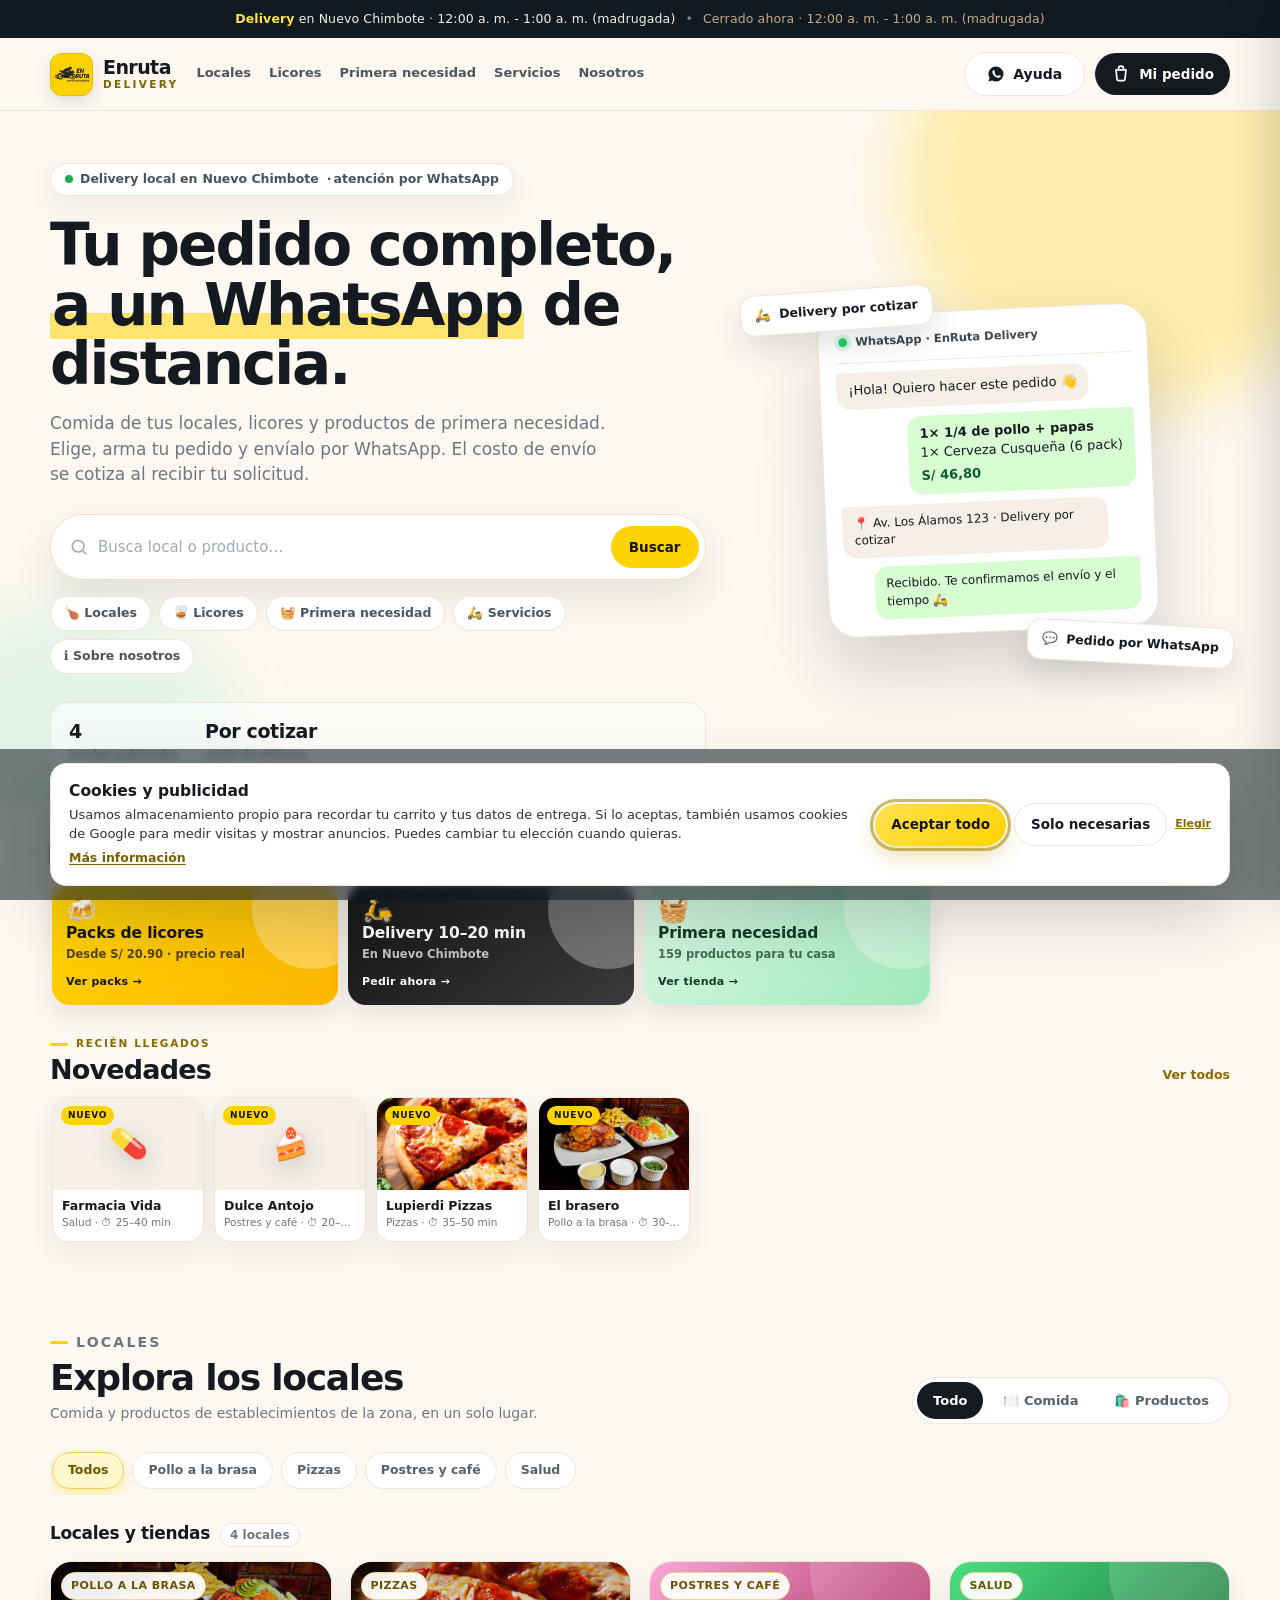
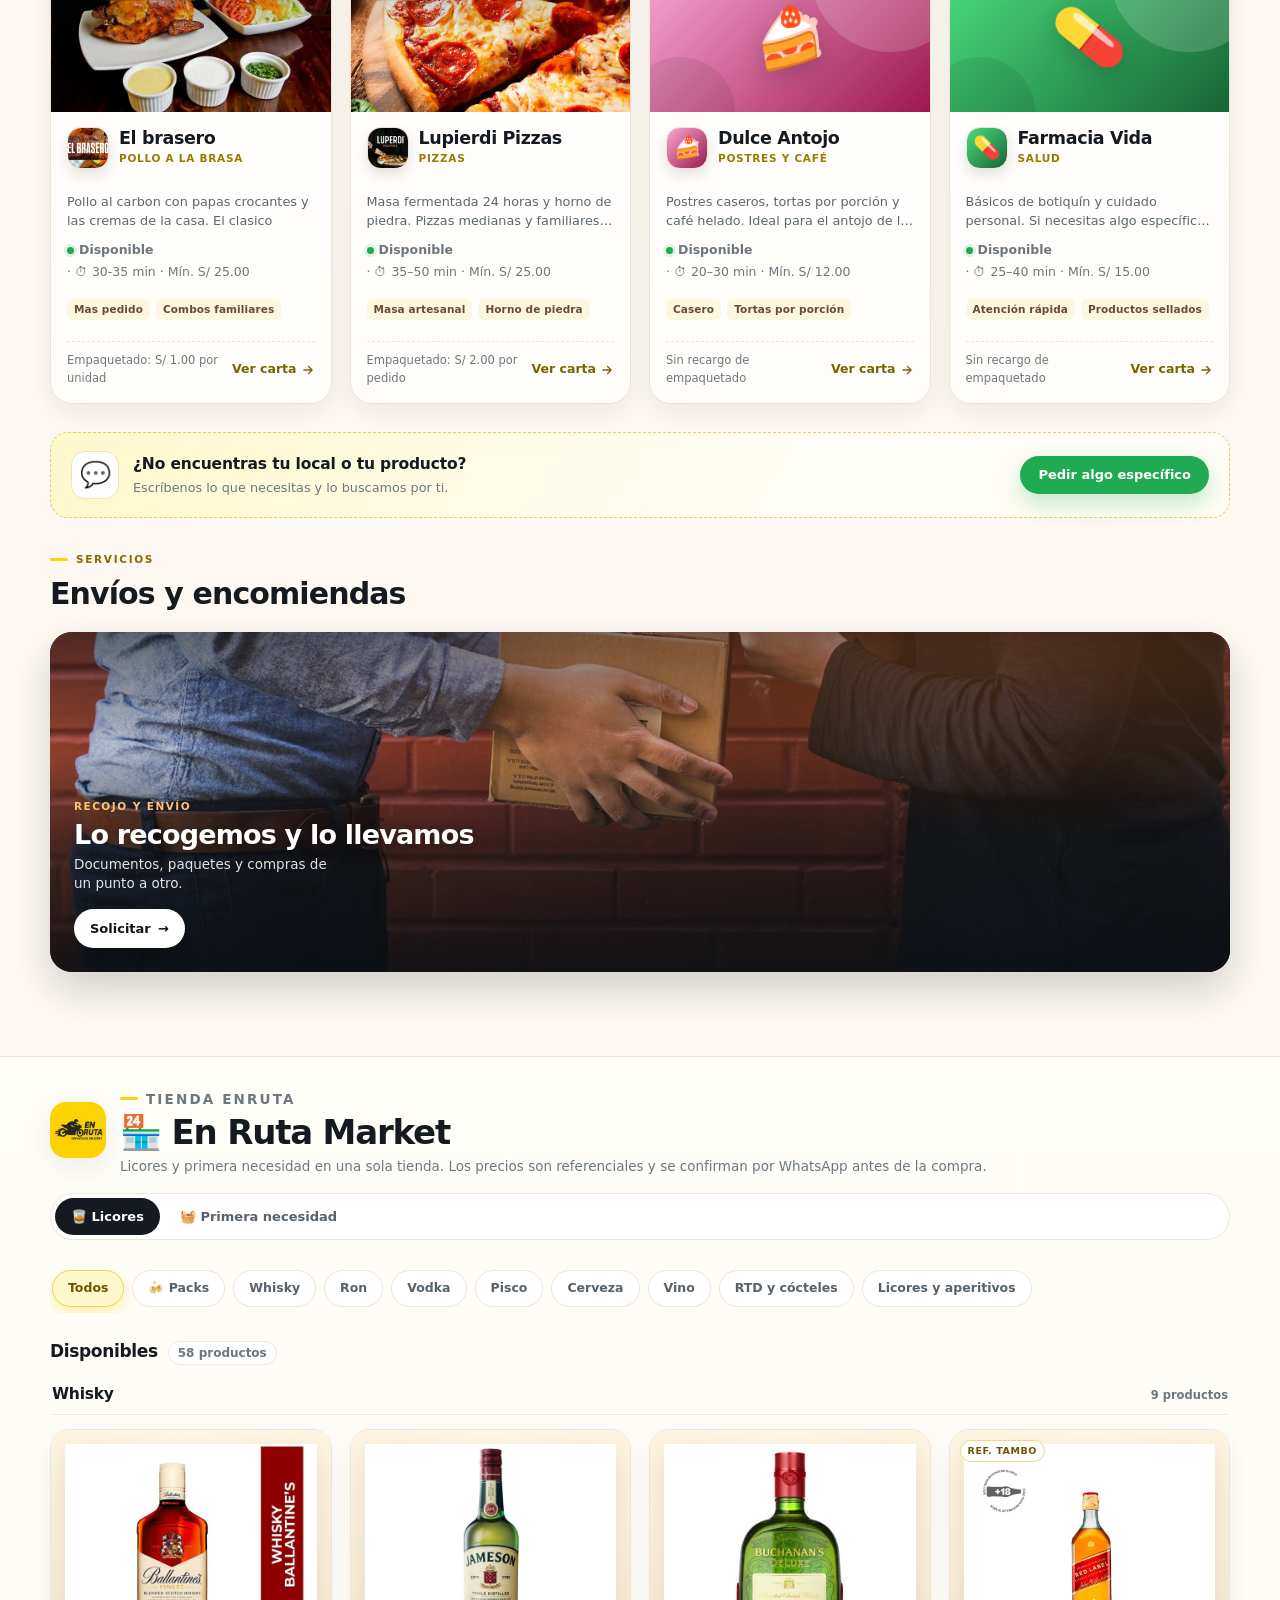
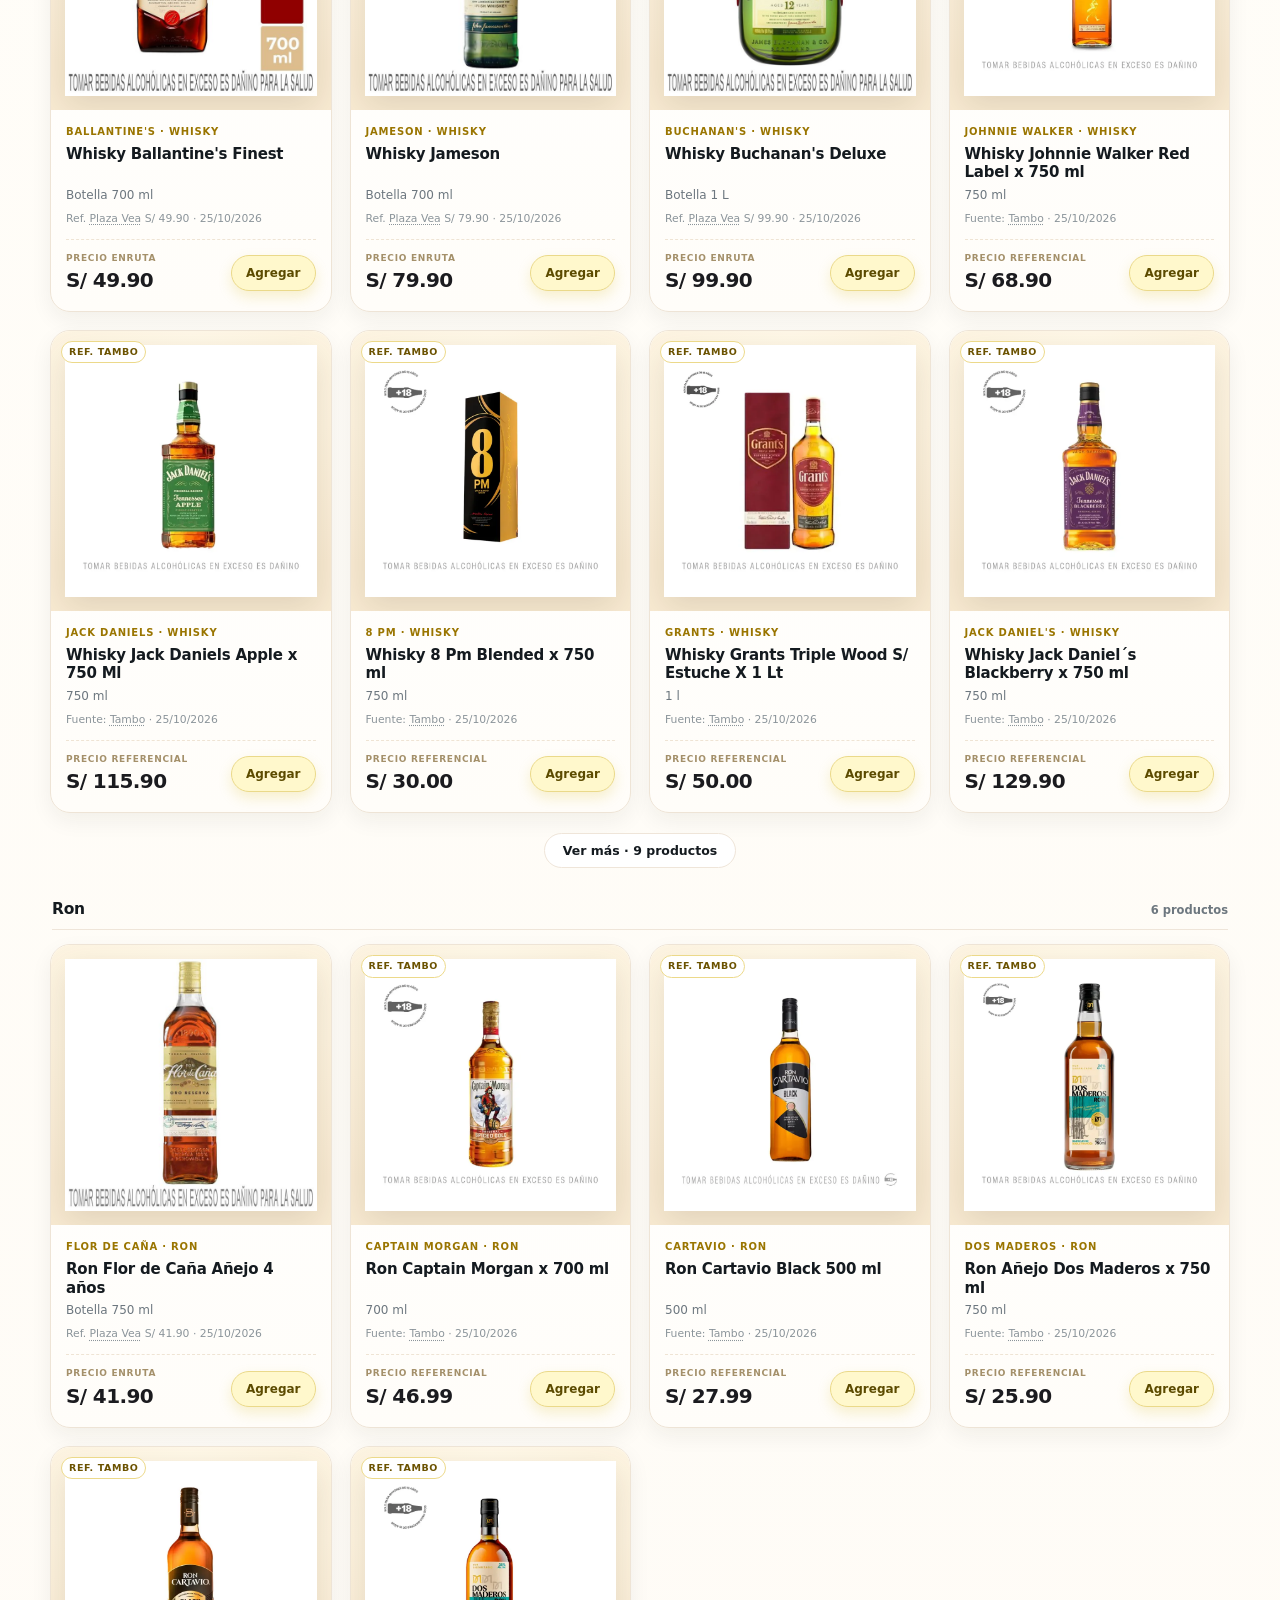
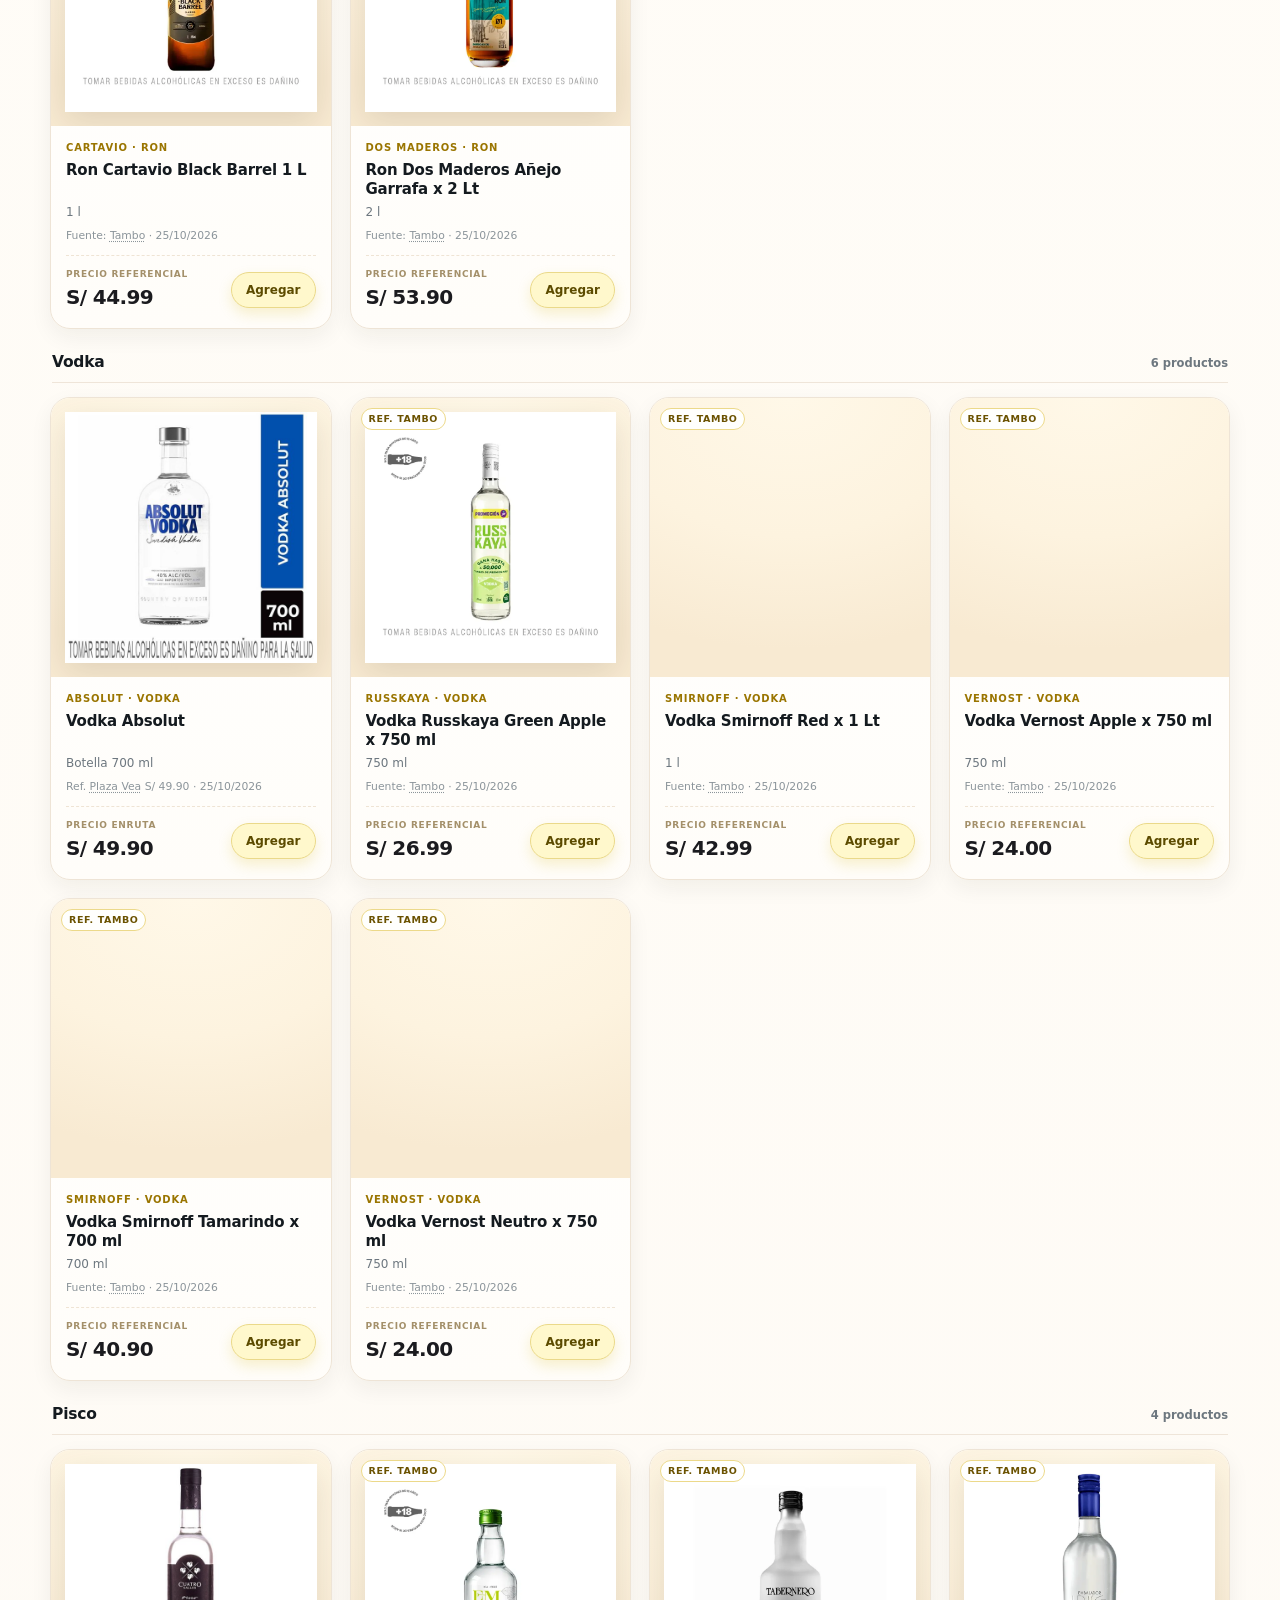
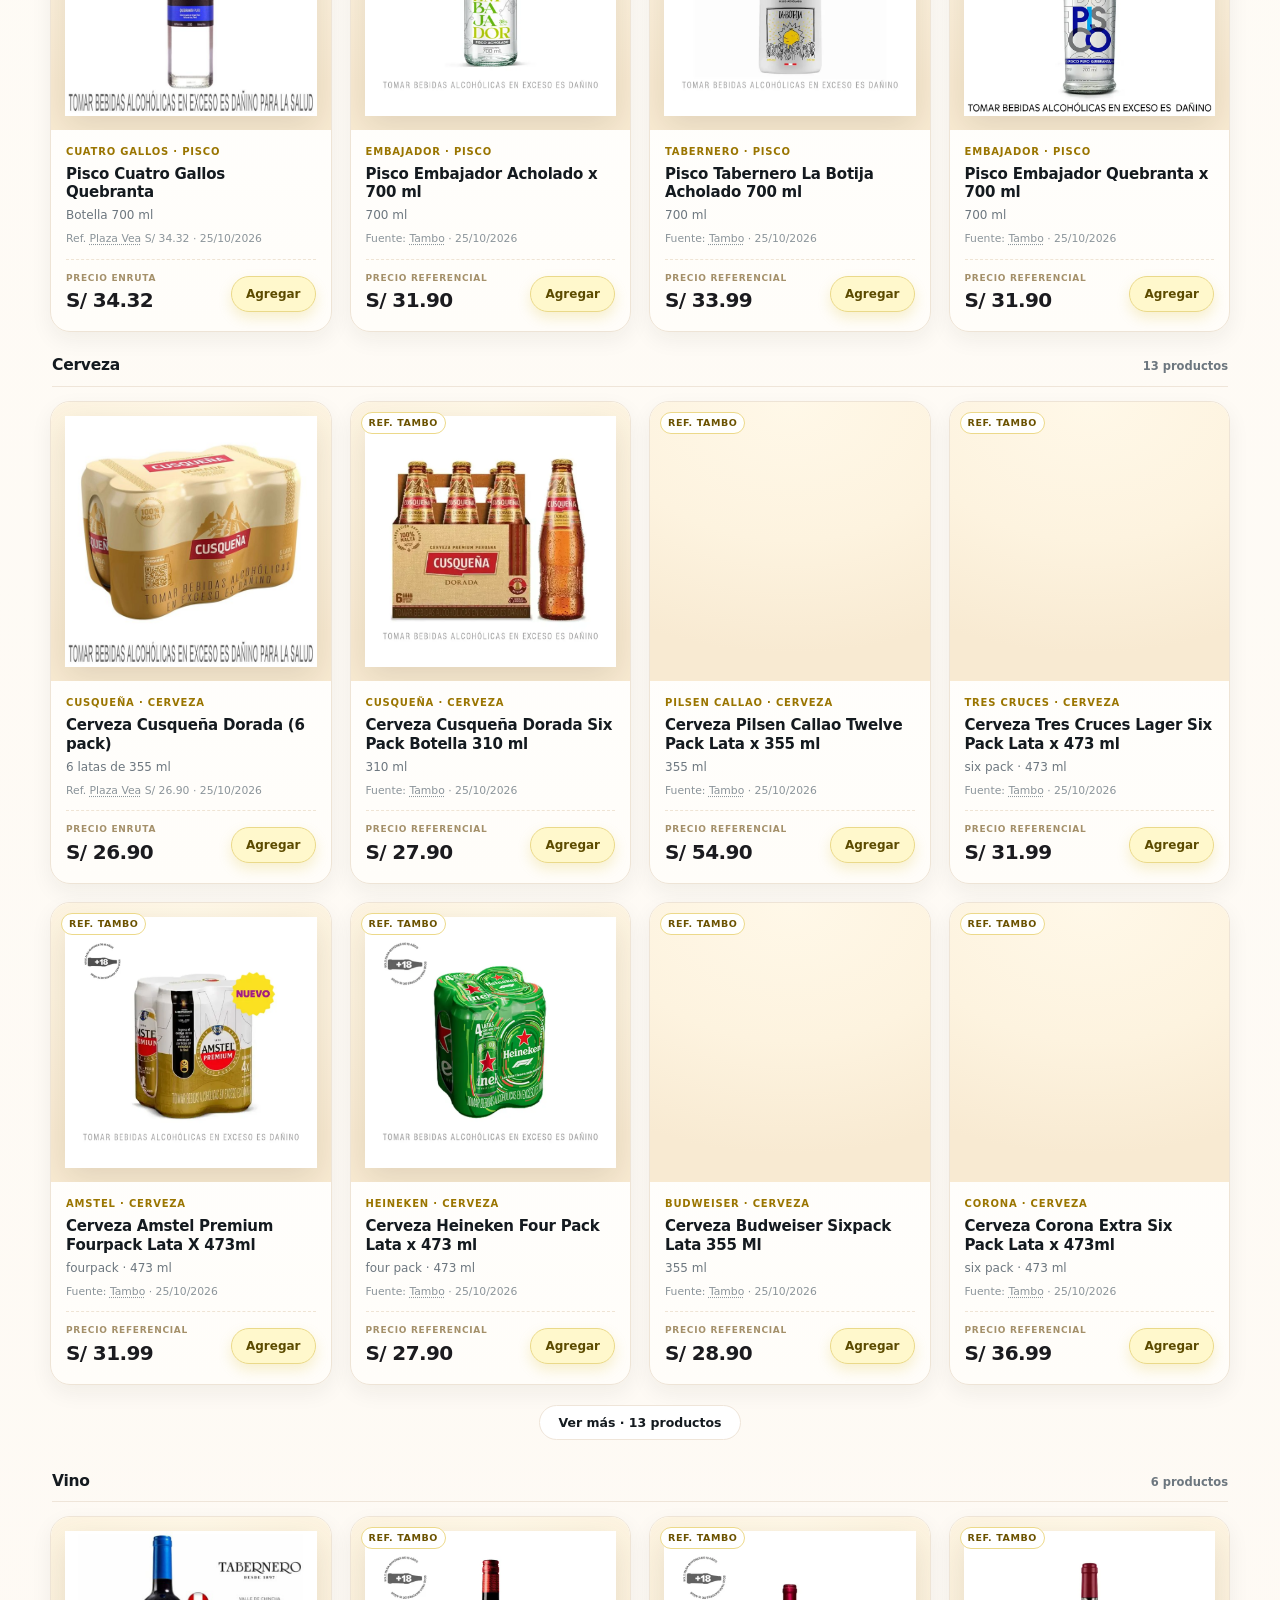
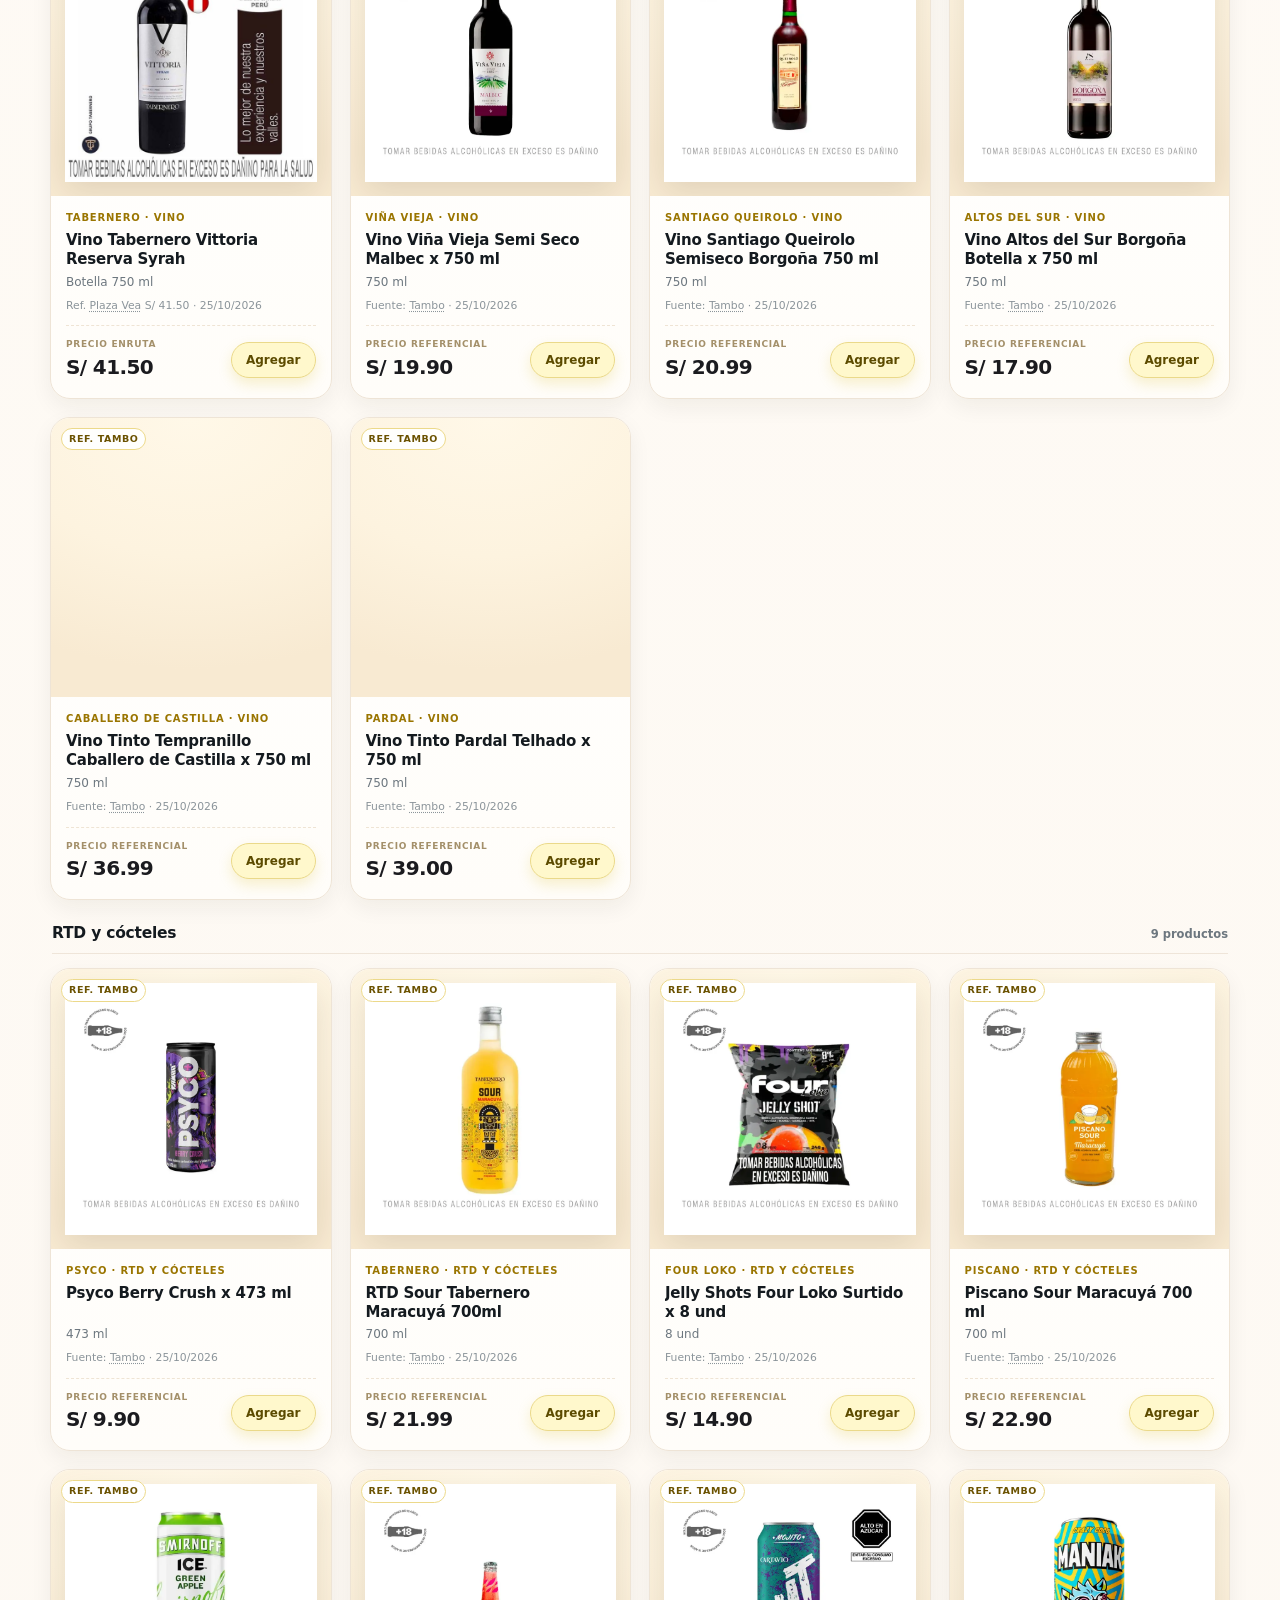
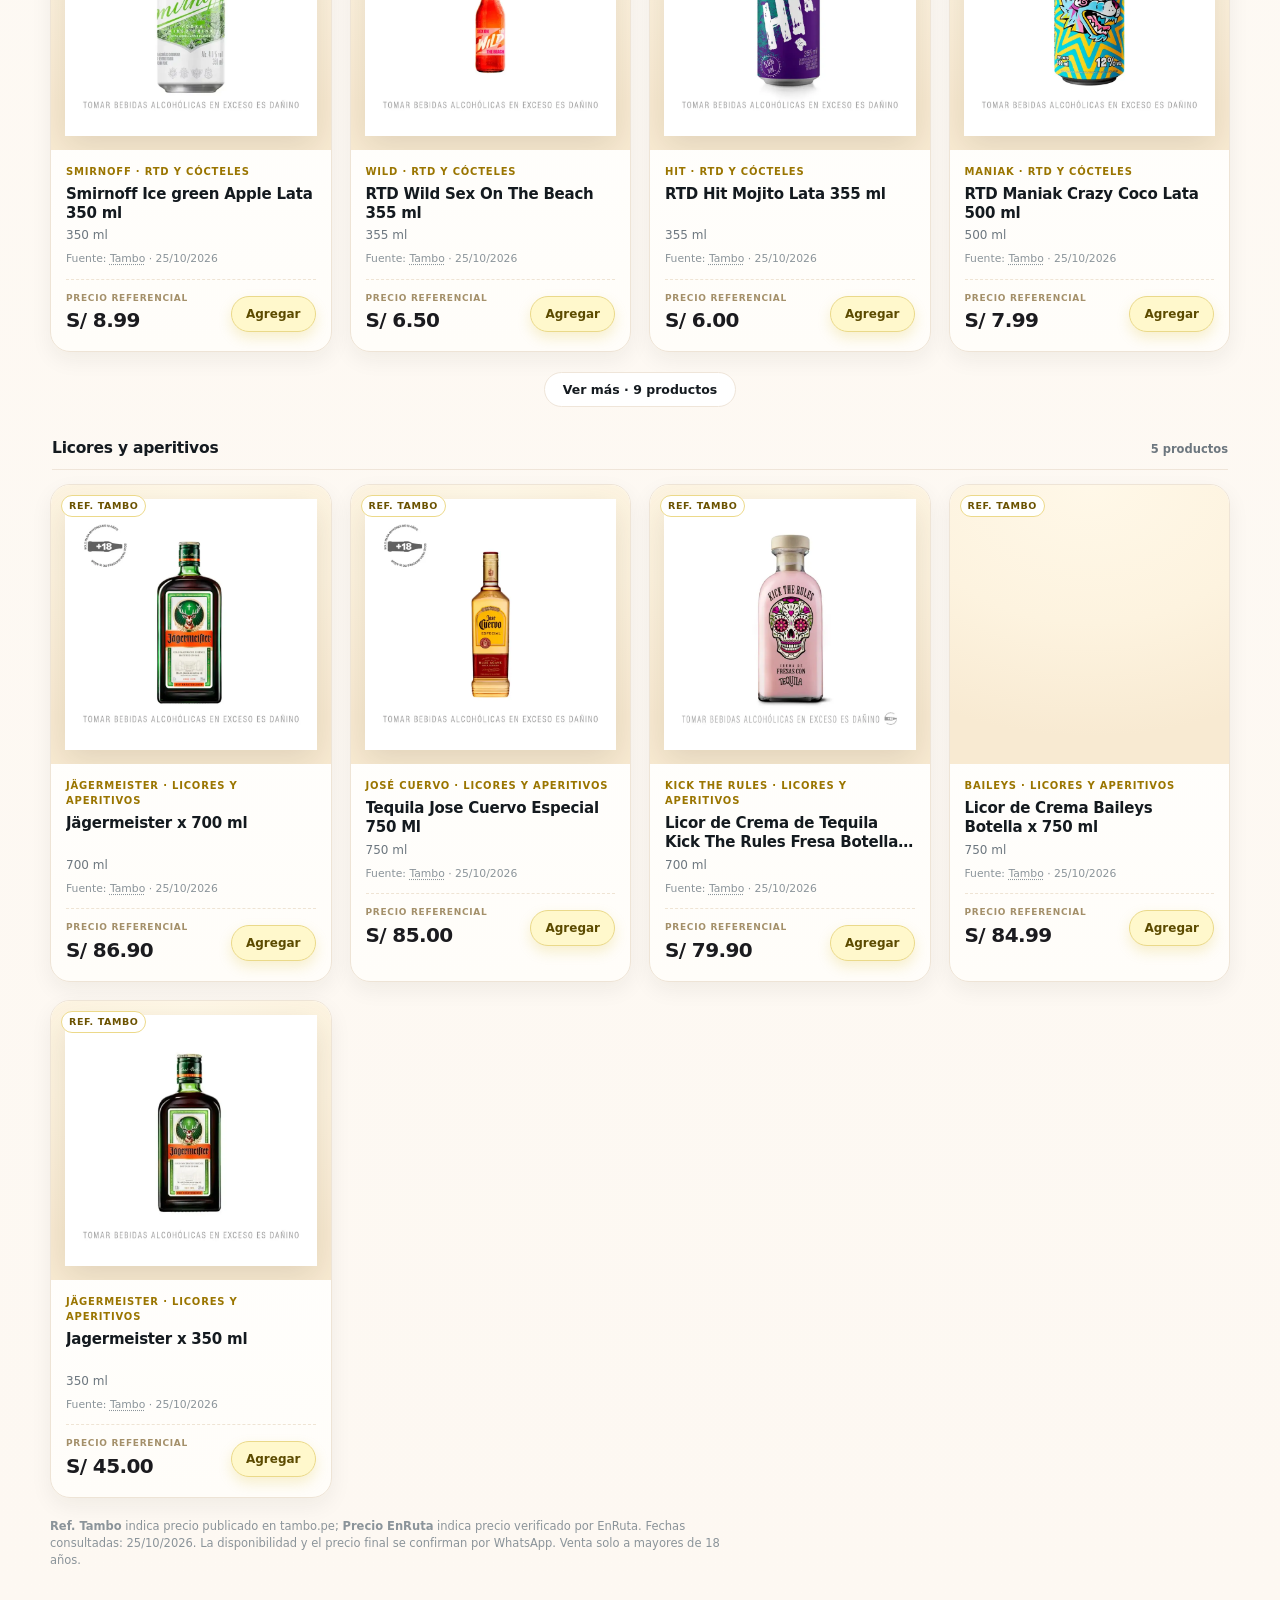
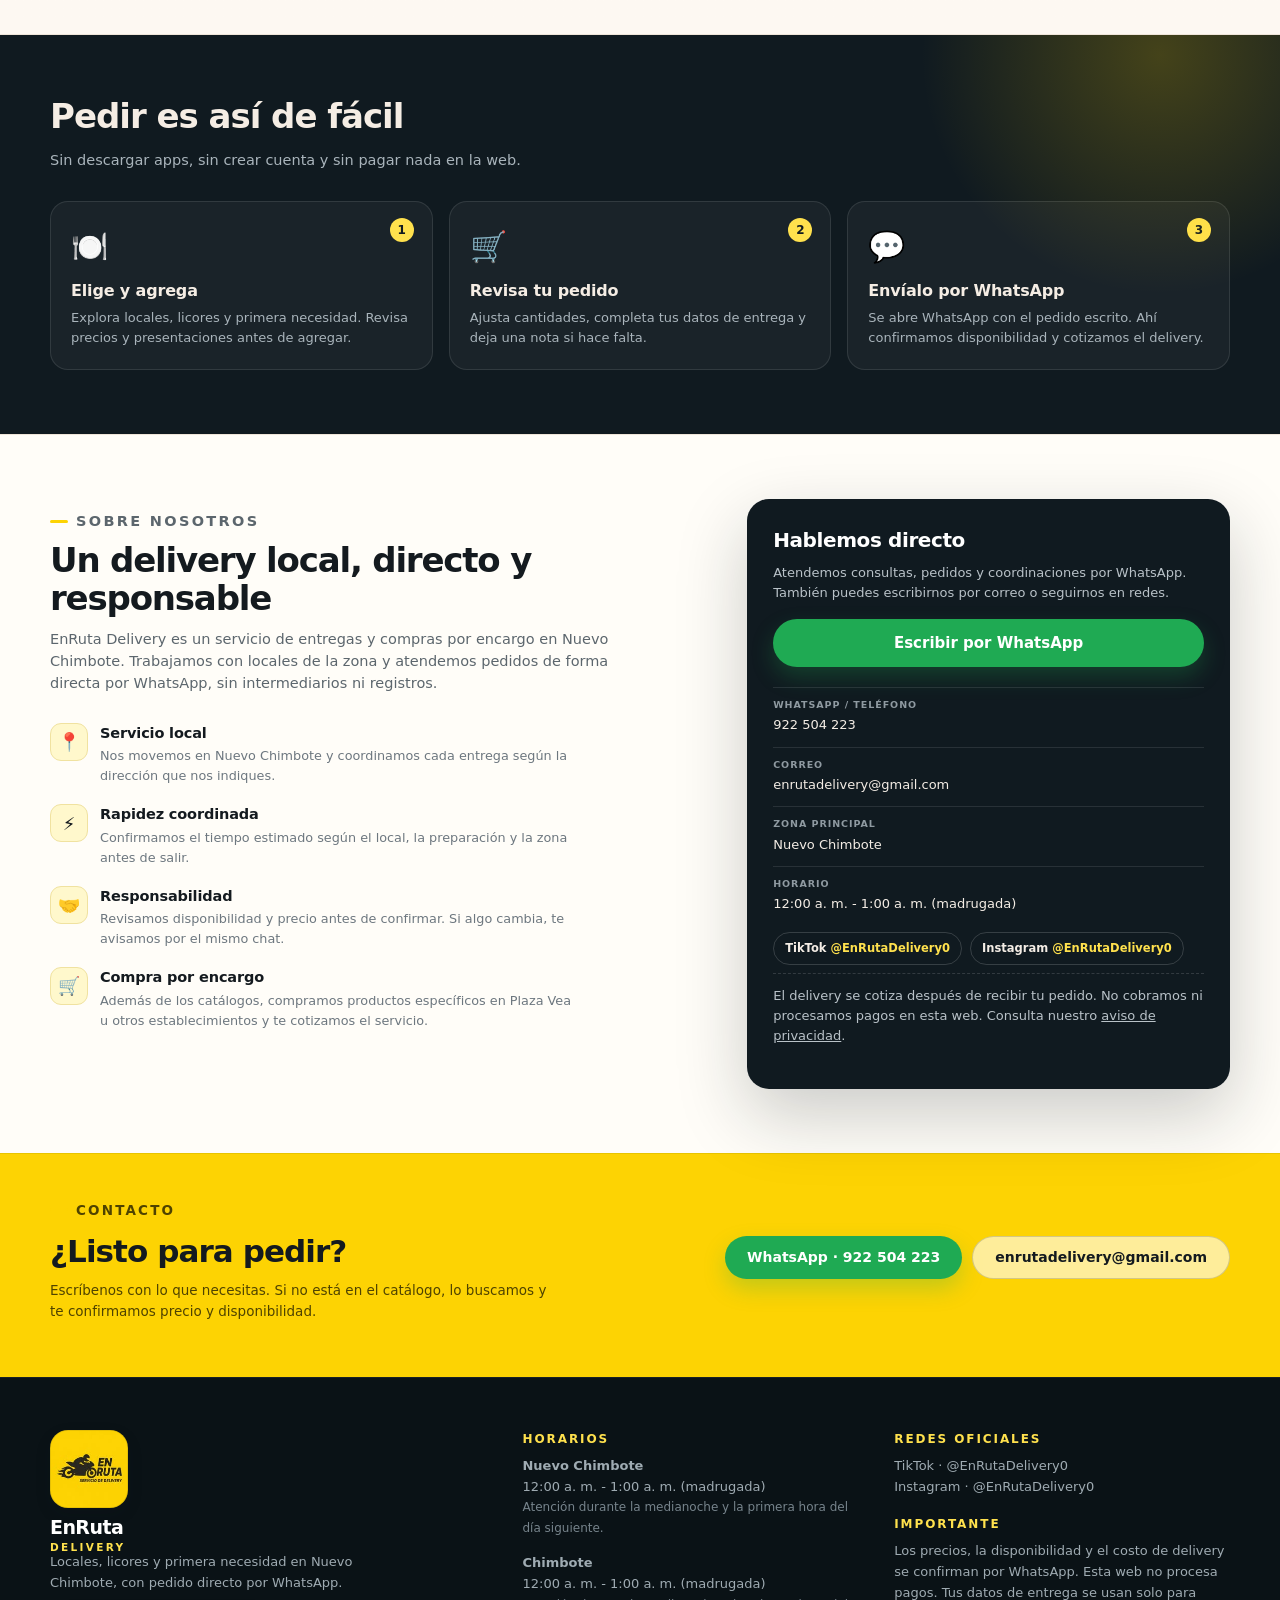
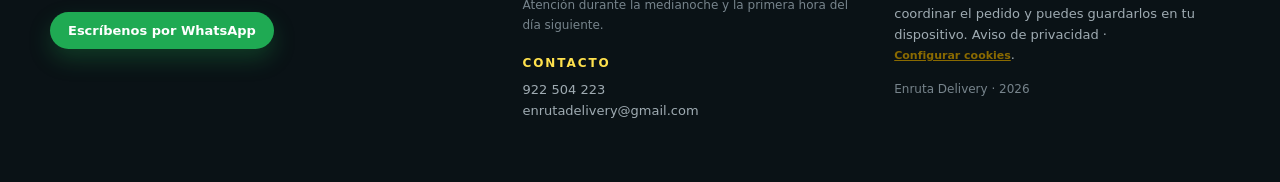
==== index.html @ a1fb6c20 "Locales con fotos reales, logos, cartas y 2347 platos con precios; menu por secciones y busqueda de " ====
<!doctype html>
<html lang="es">
<head>
  <meta charset="utf-8">
  <meta name="viewport" content="width=device-width, initial-scale=1">
  <title>EnRuta Delivery · Locales, licores y primera necesidad en Nuevo Chimbote</title>
  <meta name="description" content="Pide comida, licores y productos de primera necesidad en Nuevo Chimbote. Arma tu pedido y envíalo por WhatsApp. El delivery se cotiza y confirma al recibir tu solicitud.">
  <meta property="og:type" content="website">
  <meta property="og:site_name" content="EnRuta Delivery">
  <meta property="og:title" content="EnRuta Delivery · Tu pedido a un WhatsApp">
  <meta property="og:description" content="Locales, licores y primera necesidad. Elige, arma tu pedido y envíalo por WhatsApp. Delivery por cotizar.">
  <meta property="og:url" content="https://enrutadelivery.com/">
  <meta property="og:image" content="https://enrutadelivery.com/assets/marca.jpg">
  <meta property="og:locale" content="es_PE">
  <link rel="canonical" href="https://enrutadelivery.com/">
  <meta name="twitter:card" content="summary">
  <meta name="theme-color" content="#111111">
  <meta name="robots" content="index, follow">
  <link rel="manifest" href="manifest.webmanifest">
  <meta name="mobile-web-app-capable" content="yes">
  <meta name="apple-mobile-web-app-capable" content="yes">
  <meta name="apple-mobile-web-app-status-bar-style" content="black-translucent">
  <meta name="apple-mobile-web-app-title" content="EnRuta">
  <meta name="enruta-backend" content="auto">
  <!-- Verificación de Google Search Console: pega aquí la etiqueta que te da Google.
  <meta name="google-site-verification" content="..."> -->
  <!-- Google AdSense: cuando tengas tu ID, agrega aquí:
       <meta name="google-adsense-account" content="ca-pub-XXXXXXXXXXXXXXXX"> -->
  <link rel="icon" type="image/jpeg" href="assets/marca.jpg">
  <link rel="apple-touch-icon" href="assets/app/icono-192.png">
  <link rel="icon" type="image/png" sizes="192x192" href="assets/app/icono-192.png">
  <link rel="stylesheet" href="css/styles.css?v=36">
</head>
<body id="inicio">

  <div class="announce">
    <div class="wrap announce-inner">
      <span><b>Delivery</b> en <span id="cityLabel">Nuevo Chimbote</span> · <span id="hoursLabel">12:00 a. m. – 1:00 a. m.</span></span>
      <span class="announce-sep" aria-hidden="true">•</span>
      <span class="announce-2" id="zoneStatus">Consultando horario…</span>
    </div>
  </div>

  <header class="header">
    <div class="wrap header-inner">
      <a class="brand" href="#top" aria-label="EnRuta Delivery, ir al inicio">
        <img class="brand-img" src="assets/marca.jpg" alt="" width="43" height="43" fetchpriority="high">
        <span class="brand-text">Enruta<span>Delivery</span></span>
      </a>

      <nav class="nav" aria-label="Secciones">
        <a href="#locales">Locales</a>
        <a href="#licores">Licores</a>
        <a href="#primera-necesidad">Primera necesidad</a>
        <a href="#servicios">Servicios</a>
        <a href="#nosotros">Nosotros</a>
      </nav>

      <div class="header-actions">
        <a class="btn btn-ghost btn-help" id="supportLink" href="#" target="_blank" rel="noopener">
          <svg viewBox="0 0 24 24" width="18" height="18" fill="currentColor" aria-hidden="true"><path d="M12 2a10 10 0 0 0-8.6 15.1L2 22l5-1.3A10 10 0 1 0 12 2Zm5.3 14.1c-.2.6-1.2 1.2-1.7 1.2-.4 0-1 .1-3.2-.9-2.6-1.2-4.2-4-4.3-4.2-.1-.2-1-1.4-1-2.7 0-1.3.7-1.9 1-2.2.2-.2.5-.3.7-.3h.5c.2 0 .4 0 .6.5l.8 1.9c.1.2 0 .4-.1.6l-.4.5c-.1.2-.3.3-.1.6.2.3.8 1.3 1.7 2.1 1.1 1 2 1.3 2.3 1.4.2.1.4.1.6-.1l.8-.9c.2-.2.4-.2.6-.1l1.8.9c.2.1.4.2.4.3.1.2.1.7-.1 1.4Z"/></svg>
          <span>Ayuda</span>
        </a>
        <button class="cart-btn" id="cartBtn" aria-label="Abrir mi pedido" aria-expanded="false" aria-controls="cartDrawer">
          <svg viewBox="0 0 24 24" width="20" height="20" fill="none" stroke="currentColor" stroke-width="2" stroke-linecap="round" stroke-linejoin="round" aria-hidden="true">
            <path d="M6 7h12l-1.2 11.1a2 2 0 0 1-2 1.9H9.2a2 2 0 0 1-2-1.9L6 7Z"/><path d="M9 7V5.5a3 3 0 0 1 6 0V7"/>
          </svg>
          <span class="cart-label">Mi pedido</span>
          <span class="cart-count" id="cartCount" hidden>0</span>
        </button>
      </div>
    </div>
  </header>

  <main id="top">

    <section class="hero">
      <div class="wrap hero-grid">
        <div class="hero-copy">
          <p class="eyebrow">
            <span class="eyebrow-line"><span class="pulse" aria-hidden="true"></span> Delivery local en <span id="cityLabel2">Nuevo Chimbote</span></span>
            <span class="eyebrow-line eyebrow-sub">atención por WhatsApp</span>
          </p>
          <h1>Tu pedido completo,<br><span class="hl">a un WhatsApp</span> de distancia.</h1>
          <p class="lead">Comida de tus locales, licores y productos de primera necesidad. Elige, arma tu pedido y envíalo por WhatsApp. El costo de envío se cotiza al recibir tu solicitud.</p>

          <div class="search search-hero">
            <svg class="search-icon" viewBox="0 0 24 24" width="20" height="20" fill="none" stroke="currentColor" stroke-width="2" stroke-linecap="round"><circle cx="11" cy="11" r="7"/><path d="m20 20-3.2-3.2"/></svg>
            <input id="searchInput" type="search" placeholder="Busca local o producto…" autocomplete="off" enterkeyhint="search" aria-label="Buscar locales, productos y marcas">
            <button class="search-clear" id="searchClearBtn" type="button" aria-label="Limpiar búsqueda" hidden>✕</button>
            <button class="search-go" id="searchGo" type="button">Buscar</button>
          </div>
          <p class="search-status" id="searchStatus" role="status" aria-live="polite" hidden></p>

          <div class="resultados" id="resultadosBusqueda" hidden>
            <div class="res-lista" id="resLista"></div>
            <button type="button" class="res-limpiar" id="resLimpiar">Limpiar búsqueda y volver</button>
          </div>

          <div class="quick-chips" aria-label="Accesos rápidos">
            <a href="#locales">🍗 Locales</a>
            <a href="#market" data-market-link="licores">🥃 Licores</a>
            <a href="#market" data-market-link="despensa">🧺 Primera necesidad</a>
            <a href="#servicios">🛵 Servicios</a>
            <a href="#nosotros">ℹ️ Sobre nosotros</a>
          </div>

          <ul class="stats">
            <li><b id="statLocals">0</b><span>locales publicados</span></li>
            <li><b>Por cotizar</b><span>costo de delivery</span></li>
          </ul>
        </div>

        <div class="hero-art" aria-hidden="true">
          <div class="phone">
            <div class="phone-top"><span class="dot"></span> WhatsApp · EnRuta Delivery</div>
            <div class="bubble in">¡Hola! Quiero hacer este pedido 👋</div>
            <div class="bubble out">
              <strong>1× 1/4 de pollo + papas</strong><br>
              1× Cerveza Cusqueña (6 pack)<br>
              <span class="bubble-price">S/ 46,80</span>
            </div>
            <div class="bubble in small">📍 Av. Los Álamos 123 · Delivery por cotizar</div>
            <div class="bubble out small">Recibido. Te confirmamos el envío y el tiempo 🛵</div>
          </div>
          <div class="float float-1">🛵 <span>Delivery por cotizar</span></div>
          <div class="float float-2">💬 <span>Pedido por WhatsApp</span></div>
        </div>
      </div>
    </section>

    <section class="strip" id="promos" aria-label="Promociones">
      <div class="wrap">
        <div class="strip-head">
          <div>
            <p class="section-kicker">Para pedir hoy</p>
            <h2>Promos y novedades</h2>
          </div>
        </div>
        <div class="strip-row" id="promosLista"></div>
      </div>
    </section>

    <section class="strip" id="novedades" aria-label="Novedades" hidden>
      <div class="wrap">
        <div class="strip-head">
          <div>
            <p class="section-kicker">Recién llegados</p>
            <h2>Novedades</h2>
          </div>
          <a class="strip-link" href="#locales">Ver todos</a>
        </div>
        <div class="strip-row" id="novedadesLista"></div>
      </div>
    </section>

    <section class="catalog" id="locales">
      <div class="wrap">
        <div class="catalog-head catalog-head-locales">
          <div>
            <p class="section-kicker">Locales</p>
            <h2>Explora los locales</h2>
            <p id="catalogSub">Comida y productos de establecimientos de la zona, en un solo lugar.</p>
          </div>
          <div class="tabs" role="tablist" aria-label="Tipo de local">
            <button class="tab is-active" role="tab" aria-selected="true" data-tab="todo">Todo</button>
            <button class="tab" role="tab" aria-selected="false" data-tab="comida">🍽️ Comida</button>
            <button class="tab" role="tab" aria-selected="false" data-tab="productos">🛍️ Productos</button>
          </div>
        </div>

        <div class="chips chips-zona" id="chipsZona" aria-label="Filtrar por distrito" hidden></div>
        <div class="chips" id="chips" aria-label="Filtrar por rubro"></div>

        <div class="section-head" id="localsHead">
          <h3 id="localsTitle">Locales y tiendas</h3>
          <span class="count" id="localsCount"></span>
        </div>
        <div class="grid locals" id="localsGrid"></div>
        <div class="empty" id="localsEmpty" hidden>
          <div class="empty-emoji" aria-hidden="true">🛵</div>
          <h3>No encontramos locales con ese filtro</h3>
          <p>Prueba con otra palabra, otra categoría o mira todos los locales disponibles.</p>
          <button class="btn btn-brand" id="resetFilters" type="button">Ver todo el catálogo</button>
        </div>

        <div class="custom-order">
          <div class="custom-order-copy">
            <span class="custom-emoji" aria-hidden="true">💬</span>
            <div>
              <h3>¿No encuentras tu local o tu producto?</h3>
              <p>Escríbenos lo que necesitas y lo buscamos por ti.</p>
            </div>
          </div>
          <a class="btn btn-wa" id="customWa" href="#" target="_blank" rel="noopener">Pedir algo específico</a>
        </div>

        <div class="services-head services-head-after">
          <p class="section-kicker">Servicios</p>
          <h2>Taximoto y encomiendas</h2>
        </div>

        <div class="services" id="servicios" aria-label="Servicios EnRuta">
          <button type="button" class="service-card service-taxi" data-service-open="taximoto" aria-label="Pedir taximoto" aria-haspopup="dialog" aria-controls="serviceSheet">
            <img class="service-photo" src="assets/servicios/taxi-moto-2.jpg" alt="" width="1024" height="623" loading="lazy" decoding="async">
            <span class="service-copy">
              <span class="service-kicker">Taximoto</span>
              <strong class="service-title">Pide tu moto en minutos</strong>
              <span class="service-text">De un punto A a un punto B, rápido y seguro.</span>
            </span>
            <span class="service-cta">Pedir moto <span aria-hidden="true">→</span></span>
          </button>

          <button type="button" class="service-card service-envio" data-service-open="envio" aria-haspopup="dialog" aria-controls="serviceSheet">
            <img class="service-photo" src="assets/servicios/envio.jpg" alt="" width="1600" height="1066" loading="lazy" decoding="async">
            <span class="service-copy">
              <span class="service-kicker">Recojo y envío</span>
              <strong class="service-title">Lo recogemos y lo llevamos</strong>
              <span class="service-text">Documentos, paquetes y compras de un punto a otro.</span>
            </span>
            <span class="service-cta">Solicitar <span aria-hidden="true">→</span></span>
          </button>
        </div>
      </div>
    </section>

    <!-- Publicidad discreta entre secciones; solo aparece si hay un bloque configurado. -->
    <aside class="ad-wrap" id="adInicio" aria-label="Publicidad" hidden>
      <span class="ad-label">Publicidad</span>
      <ins class="adsbygoogle" data-slot-key="inicio" data-ad-format="auto" data-full-width-responsive="true"></ins>
    </aside>

    <section class="catalog catalog-alt" id="market">
      <div class="wrap">
        <div class="market-head">
          <img class="market-logo" src="assets/marca.jpg" alt="Logo de EnRuta Delivery" width="64" height="64">
          <div>
            <p class="section-kicker">Tienda EnRuta</p>
            <h2>🏪 En Ruta Market</h2>
            <p>Licores y primera necesidad en una sola tienda. Los precios son referenciales y se confirman por WhatsApp antes de la compra.</p>
          </div>
        </div>
        <div class="tabs tabs-market" id="tabsMarket" role="tablist" aria-label="Secciones de la tienda">
          <button class="tab is-active" role="tab" aria-selected="true" data-market="licores">🥃 Licores</button>
          <button class="tab" role="tab" aria-selected="false" data-market="despensa">🧺 Primera necesidad</button>
        </div>

        <div class="market-panel" id="panelLicores">
          <div class="chips" id="chipsLicores" aria-label="Filtrar licores por categoría"></div>
          <div class="section-head">
            <h3>Disponibles</h3>
            <span class="count" id="licoresCount"></span>
          </div>
          <div class="grid catalog-grid" id="licoresGrid"></div>
          <div class="empty" id="licoresEmpty" hidden>
            <div class="empty-emoji" aria-hidden="true">🥃</div>
            <h3>No hay licores con ese filtro</h3>
            <p>Prueba con otra categoría o limpia la búsqueda.</p>
          </div>
          <p class="catalog-note"><b>Ref. Tambo</b> indica precio publicado en tambo.pe; <b>Precio EnRuta</b> indica precio verificado por EnRuta. Fechas consultadas: <span id="licoresFecha">—</span>. La disponibilidad y el precio final se confirman por WhatsApp. Venta solo a mayores de 18 años.</p>
        </div>

        <div class="market-panel" id="panelNec" hidden>
          <div class="chips" id="chipsNec" aria-label="Filtrar primera necesidad por categoría"></div>
          <div class="section-head">
            <h3>Disponibles</h3>
            <span class="count" id="necCount"></span>
          </div>
          <div class="grid catalog-grid" id="necGrid"></div>
          <div class="empty" id="necEmpty" hidden>
            <div class="empty-emoji" aria-hidden="true">🧺</div>
            <h3>No hay productos con ese filtro</h3>
            <p>Prueba con otra categoría o limpia la búsqueda.</p>
          </div>
          <p class="catalog-note"><b>Ref. Tambo</b> indica precio publicado en tambo.pe; <b>Precio EnRuta</b> indica precio verificado por EnRuta. Fechas consultadas: <span id="necFecha">—</span>. La disponibilidad y el precio final se confirman por WhatsApp antes de la compra.</p>
        </div>
      </div>
    </section>

    <!-- Publicidad (solo se muestra si configuras AdSense en js/google-config.js?v=10) -->
    <aside class="ad-wrap" id="adCatalogo" aria-label="Publicidad" hidden>
      <span class="ad-label">Publicidad</span>
      <ins class="adsbygoogle" data-slot-key="catalogo" data-ad-format="auto" data-full-width-responsive="true"></ins>
    </aside>

    <section class="how" id="como-funciona">
      <div class="wrap">
        <div class="how-head">
          <h2>Pedir es así de fácil</h2>
          <p>Sin descargar apps, sin crear cuenta y sin pagar nada en la web.</p>
        </div>
        <ol class="steps">
          <li>
            <span class="step-num">1</span>
            <span class="step-emoji" aria-hidden="true">🍽️</span>
            <h3>Elige y agrega</h3>
            <p>Explora locales, licores y primera necesidad. Revisa precios y presentaciones antes de agregar.</p>
          </li>
          <li>
            <span class="step-num">2</span>
            <span class="step-emoji" aria-hidden="true">🛒</span>
            <h3>Revisa tu pedido</h3>
            <p>Ajusta cantidades, completa tus datos de entrega y deja una nota si hace falta.</p>
          </li>
          <li>
            <span class="step-num">3</span>
            <span class="step-emoji" aria-hidden="true">💬</span>
            <h3>Envíalo por WhatsApp</h3>
            <p>Se abre WhatsApp con el pedido escrito. Ahí confirmamos disponibilidad y cotizamos el delivery.</p>
          </li>
        </ol>
      </div>
    </section>

    <section class="about" id="nosotros">
      <div class="wrap about-grid">
        <div class="about-copy">
          <p class="section-kicker">Sobre nosotros</p>
          <h2>Un delivery local, directo y responsable</h2>
          <p>EnRuta Delivery es un servicio de entregas y compras por encargo en Nuevo Chimbote. Trabajamos con locales de la zona y atendemos pedidos de forma directa por WhatsApp, sin intermediarios ni registros.</p>
          <ul class="about-list">
            <li>
              <span aria-hidden="true">📍</span>
              <div><h3>Servicio local</h3><p>Nos movemos en Nuevo Chimbote y coordinamos cada entrega según la dirección que nos indiques.</p></div>
            </li>
            <li>
              <span aria-hidden="true">⚡</span>
              <div><h3>Rapidez coordinada</h3><p>Confirmamos el tiempo estimado según el local, la preparación y la zona antes de salir.</p></div>
            </li>
            <li>
              <span aria-hidden="true">🤝</span>
              <div><h3>Responsabilidad</h3><p>Revisamos disponibilidad y precio antes de confirmar. Si algo cambia, te avisamos por el mismo chat.</p></div>
            </li>
            <li>
              <span aria-hidden="true">🛒</span>
              <div><h3>Compra por encargo</h3><p>Además de los catálogos, compramos productos específicos en Plaza Vea u otros establecimientos y te cotizamos el servicio.</p></div>
            </li>
          </ul>
        </div>
        <div class="about-card">
          <h3>Hablemos directo</h3>
          <p>Atendemos consultas, pedidos y coordinaciones por WhatsApp. También puedes escribirnos por correo o seguirnos en redes.</p>
          <a class="btn btn-wa btn-lg" id="aboutWa" href="#" target="_blank" rel="noopener">Escribir por WhatsApp</a>
          <dl class="contact-list">
            <div><dt>WhatsApp / teléfono</dt><dd><a id="aboutPhone" href="#">922 504 223</a></dd></div>
            <div><dt>Correo</dt><dd><a id="aboutEmail" href="#">enrutadelivery@gmail.com</a></dd></div>
            <div><dt>Zona principal</dt><dd>Nuevo Chimbote</dd></div>
            <div><dt>Horario</dt><dd id="aboutHours">12:00 a. m. – 1:00 a. m.</dd></div>
          </dl>
          <div class="socials">
            <a id="aboutTiktok" href="#" target="_blank" rel="noopener">TikTok <span>@EnRutaDelivery0</span></a>
            <a id="aboutInstagram" href="#" target="_blank" rel="noopener">Instagram <span>@EnRutaDelivery0</span></a>
          </div>
          <p class="about-note">El delivery se cotiza después de recibir tu pedido. No cobramos ni procesamos pagos en esta web. Consulta nuestro <a href="privacidad.html" style="text-decoration:underline">aviso de privacidad</a>.</p>
        </div>
      </div>
    </section>

    <section class="contact" id="contacto">
      <div class="wrap contact-inner">
        <div>
          <p class="section-kicker">Contacto</p>
          <h2>¿Listo para pedir?</h2>
          <p>Escríbenos con lo que necesitas. Si no está en el catálogo, lo buscamos y te confirmamos precio y disponibilidad.</p>
        </div>
        <div class="contact-actions">
          <a class="btn btn-wa" id="contactWa" href="#" target="_blank" rel="noopener">WhatsApp · 922 504 223</a>
          <a class="btn btn-ghost" id="contactEmail" href="#">enrutadelivery@gmail.com</a>
        </div>
      </div>
    </section>

  </main>

  <footer class="footer">
    <div class="wrap footer-grid">
      <div>
        <a class="brand brand-footer" href="#top" aria-label="EnRuta Delivery, ir al inicio">
          <img class="brand-img brand-img-lg" src="assets/marca.jpg" alt="Logo de EnRuta Delivery" width="78" height="78" loading="lazy">
        </a>
        <p class="footer-brand-name">EnRuta <span>Delivery</span></p>
        <p class="footer-text">Locales, licores y primera necesidad en Nuevo Chimbote, con pedido directo por WhatsApp.</p>
        <a class="btn btn-wa" id="footerWa" href="#" target="_blank" rel="noopener">Escríbenos por WhatsApp</a>
      </div>
      <div>
        <h4>Horarios</h4>
        <div id="footerZones"></div>
        <h4>Contacto</h4>
        <p class="footer-text"><a id="footerPhone" href="#">922 504 223</a><br><a id="footerEmail" href="#">enrutadelivery@gmail.com</a></p>
      </div>
      <div>
        <h4>Redes oficiales</h4>
        <p class="footer-text"><a id="footerTiktok" href="#" target="_blank" rel="noopener">TikTok · @EnRutaDelivery0</a><br><a id="footerInstagram" href="#" target="_blank" rel="noopener">Instagram · @EnRutaDelivery0</a></p>
        <h4>Importante</h4>
        <p class="footer-text">Los precios, la disponibilidad y el costo de delivery se confirman por WhatsApp. Esta web no procesa pagos. Tus datos de entrega se usan solo para coordinar el pedido y puedes guardarlos en tu dispositivo. <a href="privacidad.html">Aviso de privacidad</a> · <button type="button" class="link-mini" data-cookie-open>Configurar cookies</button>.</p>
        <p class="footer-text small">Enruta Delivery · <span id="year">2026</span><button type="button" class="admin-dot" id="adminDot" tabindex="-1" aria-label="Acceso al panel de administración"></button></p>
      </div>
    </div>
  </footer>

  <div class="overlay" id="overlay" hidden></div>

  <!-- Carrito / pedido -->
  <aside class="drawer" id="cartDrawer" aria-hidden="true" aria-labelledby="cartTitle">
    <div class="drawer-head">
      <div>
        <h2 id="cartTitle">Tu pedido</h2>
        <p id="cartSubtitle">Todavía no agregaste nada</p>
      </div>
      <button class="icon-btn" id="cartClose" type="button" aria-label="Cerrar mi pedido">
        <svg viewBox="0 0 24 24" width="20" height="20" fill="none" stroke="currentColor" stroke-width="2" stroke-linecap="round"><path d="m6 6 12 12M18 6 6 18"/></svg>
      </button>
    </div>

    <div class="cart-steps" id="cartSteps" hidden aria-label="Pasos del pedido">
      <span class="cart-step is-active" data-step-label="productos"><b>1</b> Productos</span>
      <span class="cart-step" data-step-label="datos"><b>2</b> Datos de entrega</span>
      <span class="cart-step" data-step-label="enviar"><b>3</b> Enviar</span>
    </div>

    <div class="drawer-body">
      <div id="cartStepProducts">
        <div id="cartItems"></div>

        <div class="delivery-note" id="deliveryNote">
          <span aria-hidden="true">🛵</span>
          <p><b>Delivery por cotizar.</b> No calculamos el envío automáticamente. EnRuta Delivery te confirma el costo por WhatsApp.</p>
        </div>
      </div>

      <div id="cartReview" class="cart-review" hidden></div>

      <form id="orderForm" class="order-form" novalidate hidden>
        <h3 class="form-title">Datos de entrega</h3>

        <div class="field">
          <label for="fName">Nombre y apellido *</label>
          <input id="fName" name="name" type="text" autocomplete="name" placeholder="Ej: María Quispe">
          <span class="err" id="errName"></span>
        </div>

        <div class="field-row">
          <div class="field">
            <label for="fPhone">Celular / WhatsApp *</label>
            <input id="fPhone" name="phone" type="tel" autocomplete="tel" inputmode="tel" placeholder="Ej: 987 654 321">
            <span class="err" id="errPhone"></span>
          </div>
          <div class="field">
            <label for="fZone">Zona *</label>
            <select id="fZone" name="zone"></select>
            <span class="err" id="errZone"></span>
          </div>
        </div>

        <div class="field">
          <label for="fAddress">Dirección de entrega *</label>
          <input id="fAddress" name="address" type="text" autocomplete="street-address" placeholder="Calle, número, referencia de zona">
          <span class="err" id="errAddress"></span>
        </div>

        <div class="field">
          <label for="fRef">Referencia <span class="opt">(opcional)</span></label>
          <input id="fRef" name="ref" type="text" placeholder="Ej: portón negro, frente al parque">
        </div>

        <div class="addr-book" id="addrBook">
          <div class="addr-book-head">
            <span>Mis direcciones</span>
            <button type="button" class="link-mini" id="addrSave">Guardar dirección actual</button>
          </div>
          <select id="addrSelect" aria-label="Elegir una dirección guardada">
            <option value="">Nueva dirección…</option>
          </select>
          <div class="addr-book-foot">
            <span id="addrHint">Puedes guardar hasta 8 direcciones en este dispositivo.</span>
            <button type="button" class="link-danger link-inline" id="addrDelete" hidden>Eliminar</button>
          </div>
        </div>

        <fieldset class="when">
          <legend>¿Cuándo lo necesitas?</legend>
          <label class="mode-opt">
            <input type="radio" name="when" value="asap" id="whenAsap" checked>
            <span>🕒 Lo antes posible</span>
          </label>
          <label class="mode-opt">
            <input type="radio" name="when" value="programado" id="whenScheduled">
            <span>📅 Programar fecha y hora</span>
          </label>
          <div class="field" id="scheduledField" hidden>
            <label for="fWhen">Fecha y hora *</label>
            <input id="fWhen" name="whenDate" type="datetime-local">
            <span class="err" id="errWhen"></span>
          </div>
        </fieldset>

        <div class="field">
          <label for="fNote">Nota para el pedido <span class="opt">(opcional)</span></label>
          <textarea id="fNote" name="note" rows="3" placeholder="Ej: sin cebolla, llamar al llegar, marca alternativa…"></textarea>
        </div>

        <label class="save-data">
          <input type="checkbox" id="saveData" checked>
          <span>Recordar mis datos y direcciones en este dispositivo</span>
        </label>

        <p class="privacy-note">
          Usamos tu nombre, celular y dirección solo para coordinar la entrega. No guardamos tarjetas ni contraseñas.
          <a href="privacidad.html" target="_blank" rel="noopener">Aviso de privacidad</a>.
          <button type="button" class="link-mini" id="clearSavedData">Borrar datos guardados</button>
        </p>

        <button class="link-danger" type="button" id="clearCart">Vaciar carrito</button>
      </form>

      <div class="cart-empty" id="cartEmpty" hidden>
        <div class="empty-emoji" aria-hidden="true">🛒</div>
        <h3>Tu pedido está vacío</h3>
        <p>Agrega productos de un local, de licores o de primera necesidad y aquí armamos el mensaje por ti.</p>
        <button class="btn btn-brand" type="button" id="emptyCta">Ver locales</button>
      </div>
    </div>

    <div class="drawer-foot" id="cartFoot" hidden>
      <div class="totals" id="cartTotals"></div>
      <button class="btn btn-brand btn-lg" id="cartNext" type="button">Continuar con mis datos</button>
      <button class="btn btn-wa btn-lg" id="sendOrder" type="submit" form="orderForm" hidden>
        <svg viewBox="0 0 24 24" width="20" height="20" fill="currentColor" aria-hidden="true"><path d="M12 2a10 10 0 0 0-8.6 15.1L2 22l5-1.3A10 10 0 1 0 12 2Zm5.3 14.1c-.2.6-1.2 1.2-1.7 1.2-.4 0-1 .1-3.2-.9-2.6-1.2-4.2-4-4.3-4.2-.1-.2-1-1.4-1-2.7 0-1.3.7-1.9 1-2.2.2-.2.5-.3.7-.3h.5c.2 0 .4 0 .6.5l.8 1.9c.1.2 0 .4-.1.6l-.4.5c-.1.2-.3.3-.1.6.2.3.8 1.3 1.7 2.1 1.1 1 2 1.3 2.3 1.4.2.1.4.1.6-.1l.8-.9c.2-.2.4-.2.6-.1l1.8.9c.2.1.4.2.4.3.1.2.1.7-.1 1.4Z"/></svg>
        Enviar pedido por WhatsApp
      </button>
      <p class="mini" id="sendMini" hidden>Registramos tu pedido y abrimos WhatsApp para confirmarlo con EnRuta. El delivery se cotiza en el chat.</p>
      <button class="link-mini cart-back" id="cartBack" type="button" hidden>← Volver a productos</button>
    </div>
  </aside>

  <!-- Detalle de local -->
  <div class="modal" id="modal" aria-hidden="true" role="dialog" aria-modal="true" aria-labelledby="modalTitle">
    <div class="modal-card">
      <div class="modal-top">
        <span class="modal-top-title" id="modalTopTitle">Menú del local</span>
        <button class="icon-btn modal-close" id="modalClose" type="button" aria-label="Cerrar menú">
          <svg viewBox="0 0 24 24" width="20" height="20" fill="none" stroke="currentColor" stroke-width="2" stroke-linecap="round"><path d="m6 6 12 12M18 6 6 18"/></svg>
        </button>
      </div>
      <div class="modal-scroll" id="modalContent"></div>
      <div class="modal-bar" id="modalBar">
        <div class="modal-bar-in">
          <span id="modalBarInfo">Elige tus productos</span>
          <div class="modal-bar-actions">
            <button type="button" class="btn btn-brand" data-open-cart id="modalBarCart" hidden>Ver pedido</button>
            <button type="button" class="btn btn-ghost" id="modalBack">Volver</button>
          </div>
        </div>
      </div>
    </div>
  </div>

  <!-- Servicios: formulario deslizable desde abajo -->
  <div class="sheet" id="serviceSheet" aria-hidden="true" role="dialog" aria-modal="true" aria-labelledby="sheetTitle">
    <div class="sheet-card" role="document" tabindex="-1">
      <span class="sheet-grab" aria-hidden="true"></span>

      <div class="sheet-head">
        <div>
          <p class="sheet-kicker" id="sheetKicker">Servicio</p>
          <h2 id="sheetTitle">Taximoto</h2>
        </div>
        <button class="icon-btn sheet-close" id="sheetClose" type="button" aria-label="Cerrar formulario">
          <svg viewBox="0 0 24 24" width="20" height="20" fill="none" stroke="currentColor" stroke-width="2" stroke-linecap="round"><path d="m6 6 12 12M18 6 6 18"/></svg>
        </button>
      </div>

      <div class="sheet-body">
        <form class="sheet-form" id="taximotoForm" data-service-form="taximoto" novalidate>
          <p class="sheet-intro">Dinos de dónde a dónde vas y confirmamos la unidad y el costo por WhatsApp.</p>

          <div class="field">
            <label for="tOrigen">Punto de recojo *</label>
            <input id="tOrigen" name="origen" type="text" placeholder="Ej: Mercado Buenos Aires, puerta principal">
            <span class="err" id="errTOrigen"></span>
          </div>

          <div class="field">
            <label for="tDestino">Destino *</label>
            <input id="tDestino" name="destino" type="text" placeholder="Ej: Hospital Regional, emergencia">
            <span class="err" id="errTDestino"></span>
          </div>

          <div class="field">
            <label for="tReferencia">Referencia <span class="opt">(opcional)</span></label>
            <input id="tReferencia" name="referencia" type="text" placeholder="Ej: portón negro, frente al parque">
            <span class="err" id="errTReferencia"></span>
          </div>

          <div class="sheet-when">
            <span class="field-label" id="tCuandoLabel">¿Cuándo?</span>
            <div class="seg" role="group" aria-labelledby="tCuandoLabel">
              <label class="mode-opt">
                <input type="radio" name="taximotoCuando" value="urgente" id="tUrgente" checked>
                <span>⚡ Ahora</span>
              </label>
              <label class="mode-opt">
                <input type="radio" name="taximotoCuando" value="programado" id="tProgramado">
                <span>📅 Programar</span>
              </label>
            </div>
            <div class="field sheet-subfield" id="tFechaField" hidden>
              <label for="tFecha">Fecha y hora *</label>
              <input id="tFecha" name="fecha" type="datetime-local">
              <span class="err" id="errTFecha"></span>
            </div>
            <div class="servicio-presets">
              <button type="button" class="chip" id="tEnUnaHora">En 1 hora</button>
              <button type="button" class="chip" id="tEnDosHoras">En 2 horas</button>
            </div>
          </div>

          <p class="form-error" id="taximotoError" role="alert" hidden></p>
          <p class="form-ok" id="taximotoOk" role="status" hidden></p>

          <button class="btn btn-brand btn-block" type="submit" id="taximotoBtn">Pedir moto</button>
          <p class="privacy-note">Guardamos tu solicitud y abrimos WhatsApp para confirmar unidad y costo. <a href="privacidad.html" target="_blank" rel="noopener">Aviso de privacidad</a>.</p>
        </form>

        <form class="sheet-form" id="envioForm" data-service-form="envio" novalidate hidden>
          <p class="sheet-intro">Recogemos tu producto en un punto y lo entregamos en otro. Confirmamos el costo por WhatsApp.</p>

          <div class="field">
            <label for="eDescripcion">¿Qué se recoge? *</label>
            <textarea id="eDescripcion" name="descripcion" rows="2" placeholder="Ej: sobre con documentos, caja de 30 × 20 cm, comida sellada…"></textarea>
            <span class="err" id="errEDescripcion"></span>
          </div>

          <div class="field">
            <label for="eOrigen">Dirección de recojo *</label>
            <input id="eOrigen" name="origen" type="text" placeholder="Calle, número, referencia o local">
            <span class="err" id="errEOrigen"></span>
          </div>

          <div class="field">
            <label for="eDestino">Dirección de entrega *</label>
            <input id="eDestino" name="destino" type="text" placeholder="Calle, número, referencia o local">
            <span class="err" id="errEDestino"></span>
          </div>

          <div class="field-row">
            <div class="field">
              <label for="eNombre">Tu nombre *</label>
              <input id="eNombre" name="nombre" type="text" autocomplete="name" placeholder="Ej: Rosa Flores">
              <span class="err" id="errENombre"></span>
            </div>
            <div class="field">
              <label for="eTelefono">Tu teléfono *</label>
              <input id="eTelefono" name="telefono" type="tel" inputmode="tel" autocomplete="tel" placeholder="Ej: 987 654 321">
              <span class="err" id="errETelefono"></span>
            </div>
          </div>

          <div class="field">
            <label for="eObservaciones">Observaciones <span class="opt">(opcional)</span></label>
            <textarea id="eObservaciones" name="observaciones" rows="2" placeholder="Ej: llamar al llegar, es frágil, entregar en recepción…"></textarea>
            <span class="err" id="errEObservaciones"></span>
          </div>

          <div class="sheet-when">
            <span class="field-label" id="eCuandoLabel">¿Cuándo lo recogemos?</span>
            <div class="seg" role="group" aria-labelledby="eCuandoLabel">
              <label class="mode-opt">
                <input type="radio" name="envioCuando" value="urgente" id="eUrgente" checked>
                <span>⚡ Urgente</span>
              </label>
              <label class="mode-opt">
                <input type="radio" name="envioCuando" value="programado" id="eProgramado">
                <span>📅 Programar</span>
              </label>
            </div>
            <div class="field sheet-subfield" id="eFechaField" hidden>
              <label for="eFecha">Fecha y hora *</label>
              <input id="eFecha" name="fecha" type="datetime-local">
              <span class="err" id="errEFecha"></span>
            </div>
          </div>

          <p class="form-error" id="envioError" role="alert" hidden></p>
          <p class="form-ok" id="envioOk" role="status" hidden></p>

          <button class="btn btn-brand btn-block" type="submit" id="envioBtn">Solicitar</button>
          <p class="privacy-note">Guardamos tu solicitud y abrimos WhatsApp para confirmar disponibilidad y costo. <a href="privacidad.html" target="_blank" rel="noopener">Aviso de privacidad</a>.</p>
        </form>
      </div>
    </div>
  </div>

  <div class="toast" id="toast" role="status" aria-live="polite"></div>

  <div class="instalar" id="instalarApp" hidden>
    <div class="instalar-copy">
      <b>Instala EnRuta</b>
      <span>Acceso directo, pantalla completa y sin abrir el navegador.</span>
    </div>
    <button class="instalar-btn" type="button" id="instalarBtn">Instalar</button>
    <button class="instalar-x" type="button" id="instalarCerrar" aria-label="Cerrar aviso">✕</button>
  </div>

  <nav class="appbar" aria-label="Navegación de la app">
    <a class="appbar-btn" href="#inicio" data-appbar="inicio" aria-label="Inicio">
      <svg viewBox="0 0 24 24" aria-hidden="true"><path d="M3 10.5 12 3l9 7.5V21a1 1 0 0 1-1 1h-5v-6H9v6H4a1 1 0 0 1-1-1z"/></svg>
      <span>Inicio</span>
    </a>
    <a class="appbar-btn" href="#locales" data-appbar="locales" aria-label="Locales">
      <svg viewBox="0 0 24 24" aria-hidden="true"><path d="M4 9h16l-1-5H5zM5 9v11h14V9M9 20v-6h6v6"/></svg>
      <span>Locales</span>
    </a>
    <a class="appbar-btn" href="#market" data-appbar="licores" aria-label="Licores">
      <svg viewBox="0 0 24 24" aria-hidden="true"><path d="M9 3h6v4l2 3v10a1 1 0 0 1-1 1H8a1 1 0 0 1-1-1V10l2-3zM8 13h8"/></svg>
      <span>Licores</span>
    </a>
    <a class="appbar-btn" href="#market" data-appbar="despensa" aria-label="Despensa">
      <svg viewBox="0 0 24 24" aria-hidden="true"><path d="M4 7h16l-1.5 13h-13zM8 7a4 4 0 0 1 8 0"/></svg>
      <span>Despensa</span>
    </a>
    <button class="appbar-btn" type="button" id="appbarPedido" aria-label="Mi pedido">
      <svg viewBox="0 0 24 24" aria-hidden="true"><path d="M6 7h12l1 13H5zM9 7a3 3 0 0 1 6 0"/></svg>
      <span>Pedido</span>
      <b class="appbar-count" id="appbarCount" hidden>0</b>
    </button>
  </nav>

  <noscript>
    <div style="padding:24px;text-align:center;font-family:system-ui">
      Para ver los locales y armar tu pedido necesitas activar JavaScript en tu navegador.
    </div>
  </noscript>

  <script src="js/arranque.js?v=28" defer></script>
</body>
</html>
---- css/styles.css ----
/* ============================================================
   ENRUTA DELIVERY · Estilos
   ============================================================ */

:root {
  --ink: #141a1f;
  --ink-2: #2b343b;
  --muted: #6d777f;
  --bg: #fdf8f2;
  --surface: #ffffff;
  --line: #efe5d9;
  --brand: #fdd303;
  --brand-2: #ffe14d;
  --brand-soft: #fff8cc;
  --wa: #1faa53;
  --wa-dark: #138a41;
  --dark: #101a20;
  --radius: 20px;
  --radius-sm: 13px;
  --shadow: 0 10px 28px rgba(20, 26, 31, .07);
  --shadow-lg: 0 26px 70px rgba(20, 26, 31, .22);
  --font: system-ui, -apple-system, "Segoe UI", Roboto, "Helvetica Neue", Arial, sans-serif;
}

* { box-sizing: border-box; }

[hidden] { display: none !important; }

html { scroll-behavior: smooth; }

body {
  margin: 0;
  font-family: var(--font);
  background: var(--bg);
  color: var(--ink);
  line-height: 1.5;
  -webkit-font-smoothing: antialiased;
}

body.no-scroll { overflow: hidden; }

img, svg { display: block; max-width: 100%; }

h1, h2, h3, h4, p, ul, ol, figure { margin: 0; }

button, input, select, textarea { font: inherit; color: inherit; }

button { cursor: pointer; }

a { color: inherit; text-decoration: none; }

:focus-visible {
  outline: 3px solid rgba(163, 128, 0, .55);
  outline-offset: 2px;
  border-radius: 8px;
}

.wrap {
  width: min(1180px, 100% - 40px);
  margin-inline: auto;
}

/* ---------------- Barra de anuncio ---------------- */
.announce {
  background: var(--dark);
  color: #f7efe7;
  font-size: clamp(11px, 2.6vw, 12.5px);
  letter-spacing: .01em;
}
.announce-inner {
  display: flex;
  align-items: center;
  justify-content: center;
  gap: 10px;
  min-height: 38px;
  padding: 6px 0;
  text-align: center;
  flex-wrap: wrap;
}
.announce b { color: #ffe14d; font-weight: 700; }
.announce-sep { opacity: .5; }
.announce-2 { opacity: .75; }

/* ---------------- Header ---------------- */
.header {
  position: sticky;
  top: 0;
  z-index: 40;
  background: rgba(253, 248, 242, .9);
  backdrop-filter: blur(14px);
  -webkit-backdrop-filter: blur(14px);
  border-bottom: 1px solid var(--line);
}
.header-inner {
  display: flex;
  align-items: center;
  flex-wrap: wrap;
  gap: 18px;
  row-gap: 6px;
  min-height: 72px;
}
.brand {
  display: flex;
  align-items: center;
  gap: 10px;
  flex-shrink: 0;
  touch-action: manipulation;
  -webkit-tap-highlight-color: transparent;
}
.brand-img {
  width: 43px;
  height: 43px;
  border-radius: 12px;
  object-fit: cover;
  background: var(--brand);
  border: 1px solid rgba(20, 26, 31, .1);
  box-shadow: 0 6px 16px rgba(20, 26, 31, .12);
  flex-shrink: 0;
}
.brand-img-lg {
  width: 78px;
  height: 78px;
  border-radius: 18px;
  margin-bottom: 14px;
}
.brand-text {
  display: flex;
  flex-direction: column;
  font-weight: 800;
  font-size: clamp(16px, 1.6vw, 19px);
  letter-spacing: -.03em;
  line-height: .95;
}
.brand-text span {
  font-size: 10.5px;
  letter-spacing: .22em;
  text-transform: uppercase;
  color: #7a6400;
  font-weight: 800;
  margin-top: 4px;
}

.search {
  display: flex;
  align-items: center;
  gap: 9px;
  background: #fff;
  border: 1px solid var(--line);
  border-radius: 999px;
  padding: 0 16px;
  transition: border-color .2s, box-shadow .2s;
}
.search:focus-within {
  border-color: #ecd257;
  box-shadow: 0 0 0 4px rgba(253, 211, 3, .18);
}
.search-icon { color: #a6aeb4; flex-shrink: 0; }
.search input {
  flex: 1;
  min-width: 0;
  border: 0;
  background: transparent;
  padding: 13px 0;
  outline: none;
  font-size: 14.5px;
}
.search input::placeholder { color: #a2abb1; }
.search input::-webkit-search-cancel-button { cursor: pointer; }
.search-top { flex: 1; max-width: 520px; margin-inline: auto; }

.search-status {
  display: flex;
  align-items: center;
  flex-wrap: wrap;
  gap: 8px 12px;
  margin: 2px 2px 16px;
  font-size: 12.5px;
  color: #5c666d;
}
.search-status b { color: var(--ink); }
.search-status .link-mini { text-decoration: underline; }

.header-actions {
  display: flex;
  align-items: center;
  gap: clamp(6px, 1.2vw, 10px);
  margin-left: auto;
  flex-shrink: 0;
  min-width: 0;
}
.btn-help {
  display: inline-flex;
  align-items: center;
  gap: 7px;
  font-size: 13.5px;
  font-weight: 700;
  color: #0f7a3c;
  padding: 10px 14px;
  border-radius: 999px;
  border: 1px solid #cdebd8;
  background: #f0fbf4;
  transition: background .2s, transform .15s;
}
.btn-help:hover { background: #e3f7eb; transform: translateY(-1px); }
.btn.btn-admin {
  display: inline-flex;
  align-items: center;
  gap: 6px;
  font-size: 13px;
  font-weight: 800;
  color: #0f1a20;
  padding: 10px 13px;
  border-radius: 999px;
  border: 1px solid #e3d47a;
  background: rgba(253, 211, 3, .18);
  transition: background .2s, transform .15s;
}
.btn.btn-admin:hover { background: rgba(253, 211, 3, .36); border-color: #d9c44f; transform: translateY(-1px); }
.btn.btn-admin svg { flex-shrink: 0; }
.cart-btn {
  display: inline-flex;
  align-items: center;
  gap: 8px;
  border: 0;
  background: var(--ink);
  color: #fff;
  padding: 11px 16px;
  border-radius: 999px;
  font-size: 13.5px;
  font-weight: 700;
  position: relative;
  transition: transform .15s, background .2s;
}
.cart-btn:hover { transform: translateY(-1px); background: #22303a; }
.cart-count {
  min-width: 20px;
  height: 20px;
  padding: 0 6px;
  border-radius: 999px;
  background: var(--brand);
  color: #17140c;
  font-size: 11.5px;
  font-weight: 800;
  display: grid;
  place-items: center;
  animation: pop .3s ease;
}
@keyframes pop {
  0% { transform: scale(.6); }
  70% { transform: scale(1.12); }
  100% { transform: scale(1); }
}

/* ---------------- Botones ---------------- */
.btn {
  display: inline-flex;
  align-items: center;
  justify-content: center;
  gap: 8px;
  border: 0;
  border-radius: 999px;
  padding: 12px 22px;
  font-weight: 700;
  font-size: 14px;
  line-height: 1.2;
  transition: transform .15s, box-shadow .2s, background .2s;
  text-align: center;
}
.btn:hover { transform: translateY(-1px); }
.btn:active { transform: translateY(0); }
.btn-brand {
  background: linear-gradient(135deg, var(--brand-2), var(--brand));
  color: #17140c;
  box-shadow: 0 10px 22px rgba(191, 158, 0, .32);
}
.btn-dark { background: var(--ink); color: #fff; }
.btn-wa {
  background: var(--wa);
  color: #fff;
  box-shadow: 0 10px 22px rgba(31, 170, 83, .26);
}
.btn-wa:hover { background: var(--wa-dark); }
.btn-ghost {
  background: #fff;
  border: 1px solid var(--line);
  color: var(--ink);
}
.btn-ghost:hover { border-color: #ecd257; }
.btn-lg { padding: 15px 24px; font-size: 15px; width: 100%; }
.icon-btn {
  width: 40px;
  height: 40px;
  border-radius: 50%;
  border: 1px solid var(--line);
  background: #fff;
  display: grid;
  place-items: center;
  color: var(--ink-2);
  flex-shrink: 0;
  transition: background .2s, transform .15s;
}
.icon-btn:hover { background: #f7efe7; transform: rotate(90deg); }

/* ---------------- Hero ---------------- */
.hero {
  position: relative;
  padding: 52px 0 26px;
  overflow: hidden;
}
.hero::before,
.hero::after {
  content: "";
  position: absolute;
  border-radius: 50%;
  filter: blur(30px);
  z-index: -1;
  pointer-events: none;
}
.hero::before {
  width: 460px;
  height: 460px;
  background: rgba(253, 211, 3, .28);
  top: -160px;
  right: -80px;
}
.hero::after {
  width: 380px;
  height: 380px;
  background: rgba(52, 211, 153, .12);
  bottom: -180px;
  left: -120px;
}
.hero-grid {
  display: grid;
  grid-template-columns: 1.15fr .85fr;
  gap: 40px;
  align-items: center;
}
.eyebrow {
  display: inline-flex;
  flex-direction: column;
  align-items: center;
  justify-content: center;
  gap: 2px;
  max-width: 100%;
  background: #fff;
  border: 1px solid var(--line);
  color: #49535a;
  font-size: clamp(11px, 2.8vw, 12.5px);
  font-weight: 700;
  line-height: 1.35;
  text-align: center;
  padding: 7px 14px;
  border-radius: 18px;
  box-shadow: var(--shadow);
}
.eyebrow-line {
  display: inline-flex;
  align-items: center;
  gap: 7px;
  white-space: nowrap;
}
@media (min-width: 721px) {
  .eyebrow { flex-direction: row; gap: 8px; }
  .eyebrow-sub::before { content: "·"; margin-right: 2px; }
}
.pulse {
  width: 8px;
  height: 8px;
  border-radius: 50%;
  background: var(--wa);
  box-shadow: 0 0 0 0 rgba(31, 170, 83, .5);
  animation: pulse 2s infinite;
}
@keyframes pulse {
  70% { box-shadow: 0 0 0 9px rgba(31, 170, 83, 0); }
  100% { box-shadow: 0 0 0 0 rgba(31, 170, 83, 0); }
}
.hero h1 {
  font-size: clamp(34px, 4.8vw, 58px);
  line-height: 1.03;
  letter-spacing: -.035em;
  font-weight: 800;
  margin: 20px 0 16px;
}
.hero .hl {
  background: linear-gradient(180deg, transparent 62%, rgba(253, 211, 3, .55) 62%);
  padding-inline: 2px;
}
.lead {
  color: var(--muted);
  font-size: clamp(15px, 1.4vw, 17px);
  max-width: 52ch;
}
.search-hero {
  margin: 26px 0 16px;
  padding: 6px 6px 6px 18px;
  box-shadow: 0 18px 40px rgba(20, 26, 31, .1);
  border-color: #efe3bd;
}
.search-hero input { padding: 15px 0; font-size: 15px; }
.search-go {
  border: 0;
  background: var(--brand);
  color: #17140c;
  font-weight: 700;
  font-size: 13.5px;
  padding: 11px 18px;
  border-radius: 999px;
  flex-shrink: 0;
  transition: background .2s;
}
.search-go:hover { background: #e8c200; }

.quick-chips {
  display: flex;
  flex-wrap: wrap;
  gap: 8px;
}
.quick-chips a,
.quick-chips button {
  display: inline-flex;
  align-items: center;
  gap: 4px;
  border: 1px solid var(--line);
  background: #fff;
  border-radius: 999px;
  padding: 7px 13px;
  min-height: 34px;
  font-size: 12.5px;
  font-weight: 600;
  color: #4a555c;
  text-decoration: none;
  transition: border-color .2s, color .2s, transform .15s, background .2s;
}
.quick-chips a:hover,
.quick-chips button:hover {
  border-color: #ecd257;
  color: var(--brand);
  background: #fffdf0;
  transform: translateY(-1px);
}
.stats {
  list-style: none;
  padding: 0;
  display: flex;
  flex-wrap: wrap;
  gap: 26px;
  margin-top: 28px;
  padding-top: 22px;
  border-top: 1px dashed #e6d9c9;
}
.stats li { display: flex; flex-direction: column; gap: 1px; }
.stats b { font-size: 19px; font-weight: 800; letter-spacing: -.02em; }
.stats span { font-size: 12px; color: var(--muted); }

/* ---------------- Maqueta de chat ---------------- */
.hero-art {
  position: relative;
  display: flex;
  justify-content: center;
  align-items: center;
  min-height: 430px;
}
.phone {
  width: min(330px, 100%);
  background: #fff;
  border: 1px solid var(--line);
  border-radius: 28px;
  padding: 16px;
  transform: rotate(-2.5deg);
  box-shadow: 0 34px 70px rgba(20, 26, 31, .18);
  position: relative;
  z-index: 1;
}
.phone-top {
  display: flex;
  align-items: center;
  gap: 8px;
  font-size: 11.5px;
  font-weight: 700;
  color: #3d484f;
  padding: 2px 4px 12px;
  border-bottom: 1px solid #f3eae0;
}
.phone-top .dot {
  width: 9px;
  height: 9px;
  border-radius: 50%;
  background: #25d366;
  box-shadow: 0 0 0 4px rgba(37, 211, 102, .15);
}
.bubble {
  padding: 9px 12px;
  border-radius: 14px;
  font-size: 13px;
  line-height: 1.45;
  margin-top: 9px;
  max-width: 90%;
  width: fit-content;
}
.bubble.in {
  background: #f5efe8;
  border-top-left-radius: 4px;
}
.bubble.out {
  background: #d9fdd3;
  margin-left: auto;
  border-top-right-radius: 4px;
}
.bubble.small { font-size: 12px; }
.bubble-price {
  display: inline-block;
  margin-top: 4px;
  font-weight: 700;
  color: #0d5c33;
}
.float {
  position: absolute;
  display: flex;
  align-items: center;
  gap: 8px;
  background: #fff;
  border: 1px solid var(--line);
  border-radius: 14px;
  padding: 10px 14px;
  font-size: 12.5px;
  font-weight: 700;
  box-shadow: 0 14px 30px rgba(20, 26, 31, .12);
  z-index: 2;
  white-space: nowrap;
}
.float-1 { top: 34px; left: -6px; transform: rotate(-4deg); }
.float-2 { bottom: 22px; right: -4px; transform: rotate(3deg); }

/* ---------------- Catálogo ---------------- */
.catalog { padding: 26px 0 64px; scroll-margin-top: 88px; }
.services-head {
  display: flex;
  flex-direction: column;
  gap: 4px;
  margin: 6px 0 14px;
}
.services-head h2 {
  font-size: clamp(23px, 2.6vw, 30px);
  letter-spacing: -.03em;
  line-height: 1.12;
}
.catalog-head-locales {
  margin-top: 44px;
}
@media (max-width: 720px) {
  .catalog-head-locales { margin-top: 32px; }
}

.catalog-head {
  display: flex;
  align-items: flex-end;
  justify-content: space-between;
  gap: 20px;
  flex-wrap: wrap;
  padding-bottom: 18px;
  border-bottom: 1px solid #ece1d4;
}
.catalog-head h2 {
  font-size: clamp(24px, 2.8vw, 32px);
  letter-spacing: -.03em;
  line-height: 1.1;
}
.catalog-head p {
  color: var(--muted);
  font-size: 14px;
  margin-top: 6px;
}
.tabs {
  display: flex;
  gap: 4px;
  background: #fff;
  border: 1px solid var(--line);
  padding: 4px;
  border-radius: 999px;
  flex-wrap: wrap;
}
.tab {
  border: 0;
  background: transparent;
  border-radius: 999px;
  padding: 9px 16px;
  font-size: 13px;
  font-weight: 700;
  color: #566169;
  transition: background .2s, color .2s;
}
.tab:hover { color: var(--ink); }
.tab.is-active { background: var(--ink); color: #fff; }

.chips {
  display: flex;
  gap: 8px;
  overflow-x: auto;
  padding: 16px 2px 6px;
  scrollbar-width: none;
}
.chips::-webkit-scrollbar { display: none; }
.chip {
  flex-shrink: 0;
  border: 1px solid var(--line);
  background: #fff;
  border-radius: 999px;
  padding: 8px 14px;
  font-size: 12.5px;
  font-weight: 600;
  color: #566169;
  transition: background .2s, color .2s, border-color .2s;
}
.chip:hover { border-color: #ecd257; }
.chip.is-active {
  background: var(--brand-soft);
  border-color: #ecd257;
  color: #6b5500;
}

.section-head {
  display: flex;
  align-items: baseline;
  gap: 10px;
  margin: 26px 0 14px;
}
.section-head h3 {
  font-size: 17px;
  letter-spacing: -.01em;
}
.count {
  font-size: 12px;
  color: var(--muted);
  background: #fff;
  border: 1px solid var(--line);
  border-radius: 999px;
  padding: 2px 9px;
  font-weight: 600;
}

/* ---------------- Tarjetas de local ---------------- */
.grid { display: grid; gap: 18px; }
.grid.locals { grid-template-columns: repeat(auto-fill, minmax(252px, 1fr)); }
.grid.products { grid-template-columns: repeat(auto-fill, minmax(266px, 1fr)); }

.local-card {
  background: var(--surface);
  border: 1px solid var(--line);
  border-radius: var(--radius);
  overflow: hidden;
  display: flex;
  flex-direction: column;
  box-shadow: var(--shadow);
  transition: transform .2s, box-shadow .2s, border-color .2s;
  cursor: pointer;
}
@media (hover: hover) {
  .local-card:hover {
    transform: translateY(-4px);
    box-shadow: 0 20px 40px rgba(20, 26, 31, .13);
    border-color: #f0dd8c;
  }
}
.local-card:focus-visible {
  box-shadow: 0 20px 40px rgba(20, 26, 31, .13);
  border-color: #f0dd8c;
}
.local-cover {
  position: relative;
  height: 126px;
  background: linear-gradient(135deg, var(--c1), var(--c2));
  display: grid;
  place-items: center;
  overflow: hidden;
}
.local-cover::after {
  content: "";
  position: absolute;
  width: 160px;
  height: 160px;
  border-radius: 50%;
  background: rgba(255, 255, 255, .16);
  top: -70px;
  right: -40px;
}
.local-cover::before {
  content: "";
  position: absolute;
  width: 110px;
  height: 110px;
  border-radius: 50%;
  background: rgba(0, 0, 0, .08);
  bottom: -55px;
  left: -25px;
}
.local-emoji {
  font-size: 58px;
  line-height: 1;
  transform: rotate(-6deg);
  filter: drop-shadow(0 8px 12px rgba(0, 0, 0, .18));
  position: relative;
  z-index: 1;
}
.type-pill,
.rating-pill {
  position: absolute;
  z-index: 2;
  font-size: 11px;
  font-weight: 800;
  padding: 5px 9px;
  border-radius: 999px;
  backdrop-filter: blur(6px);
}
.type-pill {
  top: 10px;
  left: 10px;
  background: rgba(255, 255, 255, .92);
  color: #3c464d;
}
.rating-pill {
  top: 10px;
  right: 10px;
  background: rgba(16, 26, 32, .72);
  color: #fff;
}
.local-body {
  padding: 15px 16px 16px;
  display: flex;
  flex-direction: column;
  flex: 1;
}
.local-top { display: flex; align-items: center; gap: 8px; }
.local-top h3 {
  font-size: 16.5px;
  letter-spacing: -.02em;
  line-height: 1.2;
}
.open-dot {
  width: 8px;
  height: 8px;
  border-radius: 50%;
  background: var(--wa);
  flex-shrink: 0;
  box-shadow: 0 0 0 3px rgba(31, 170, 83, .14);
}
.local-meta {
  font-size: 12.5px;
  color: var(--muted);
  margin-top: 4px;
}
.local-desc {
  font-size: 12.8px;
  color: #5c666d;
  margin-top: 8px;
  display: -webkit-box;
  -webkit-line-clamp: 2;
  -webkit-box-orient: vertical;
  overflow: hidden;
  min-height: 38px;
}
.local-tags {
  display: flex;
  flex-wrap: wrap;
  gap: 6px;
  margin: 10px 0 14px;
}
.tag {
  font-size: 10.5px;
  font-weight: 700;
  color: #6b4a32;
  background: #fdf6e0;
  border-radius: 6px;
  padding: 3px 7px;
  letter-spacing: .01em;
}
.local-foot {
  margin-top: auto;
  display: flex;
  align-items: center;
  justify-content: space-between;
  gap: 8px;
  padding-top: 12px;
  border-top: 1px dashed #eee1d3;
}
.local-min { font-size: 11.5px; color: var(--muted); }
.local-link {
  font-size: 12.5px;
  font-weight: 800;
  color: #7a6400;
  display: inline-flex;
  align-items: center;
  gap: 4px;
}
.local-card:hover .local-link svg { transform: translateX(3px); }
.local-link svg { transition: transform .2s; }

/* ---------------- Resultados de productos ---------------- */
.p-card {
  display: flex;
  align-items: center;
  gap: 12px;
  background: #fff;
  border: 1px solid var(--line);
  border-radius: 16px;
  padding: 12px;
  box-shadow: var(--shadow);
  transition: border-color .2s, transform .2s;
}
.p-card:hover { border-color: #f0dd8c; transform: translateY(-2px); }
.p-emoji {
  width: 58px;
  height: 58px;
  border-radius: 14px;
  background: #fdf6e0;
  display: grid;
  place-items: center;
  font-size: 28px;
  flex-shrink: 0;
}
.p-main { min-width: 0; flex: 1; }
.p-main h4 {
  font-size: 14px;
  line-height: 1.25;
  letter-spacing: -.01em;
}
.p-main p {
  font-size: 11.5px;
  color: var(--muted);
  margin: 2px 0 4px;
  white-space: nowrap;
  overflow: hidden;
  text-overflow: ellipsis;
}
.p-price { font-size: 13.5px; font-weight: 800; }
.add-btn {
  width: 38px;
  height: 38px;
  border-radius: 50%;
  border: 1px solid #f0dd8c;
  background: var(--brand-soft);
  color: #4a3c00;
  display: grid;
  place-items: center;
  flex-shrink: 0;
  transition: background .2s, transform .15s;
}
.add-btn:hover { background: #fff2a8; transform: scale(1.06); }

/* ---------------- Vacío ---------------- */
.empty {
  text-align: center;
  padding: 52px 20px;
  background: #fff;
  border: 1px dashed #e4d5c4;
  border-radius: var(--radius);
  margin-top: 20px;
}
.empty-emoji { font-size: 44px; margin-bottom: 8px; }
.empty h3 { font-size: 18px; letter-spacing: -.02em; }
.empty p { color: var(--muted); font-size: 13.5px; margin: 6px 0 18px; }

/* ---------------- Pedido especial ---------------- */
.custom-order {
  display: flex;
  align-items: center;
  justify-content: space-between;
  gap: 16px;
  flex-wrap: wrap;
  margin-top: 28px;
  padding: 18px 20px;
  border-radius: 18px;
  background: linear-gradient(120deg, #fff8cc, #fffdf5 62%);
  border: 1px dashed #e7cf62;
}
.custom-order-copy {
  display: flex;
  align-items: center;
  gap: 14px;
  min-width: 240px;
  flex: 1;
}
.custom-emoji {
  font-size: 25px;
  width: 48px;
  height: 48px;
  border-radius: 14px;
  background: #fff;
  display: grid;
  place-items: center;
  border: 1px solid #f1e4b3;
  flex-shrink: 0;
}
.custom-order h3 { font-size: 15.5px; letter-spacing: -.01em; }
.custom-order p { font-size: 12.8px; color: var(--muted); margin-top: 2px; }
.custom-order .btn { font-size: 13px; padding: 11px 18px; }

/* ---------------- Cómo funciona ---------------- */
.how {
  padding: 56px 0 64px;
  background: #101a20;
  color: #f5ede4;
  position: relative;
  overflow: hidden;
}
.how::after {
  content: "";
  position: absolute;
  width: 520px;
  height: 520px;
  border-radius: 50%;
  background: radial-gradient(circle, rgba(253, 211, 3, .22), transparent 65%);
  top: -240px;
  right: -140px;
  pointer-events: none;
}
.how-head { max-width: 540px; margin-bottom: 30px; }
.how-head h2 {
  font-size: clamp(24px, 2.8vw, 34px);
  letter-spacing: -.03em;
}
.how-head p { color: #a9b4bb; margin-top: 8px; font-size: 14.5px; }
.steps {
  list-style: none;
  padding: 0;
  display: grid;
  grid-template-columns: repeat(auto-fit, minmax(230px, 1fr));
  gap: 16px;
  counter-reset: step;
}
.steps li {
  position: relative;
  background: rgba(255, 255, 255, .045);
  border: 1px solid rgba(255, 255, 255, .1);
  border-radius: 18px;
  padding: 22px 20px 20px;
}
.step-num {
  position: absolute;
  top: 16px;
  right: 18px;
  font-size: 12px;
  font-weight: 800;
  color: #101a20;
  background: #ffe14d;
  width: 24px;
  height: 24px;
  border-radius: 50%;
  display: grid;
  place-items: center;
}
.step-emoji { font-size: 30px; }
.steps h3 { font-size: 16px; margin: 10px 0 5px; letter-spacing: -.01em; }
.steps p { font-size: 13px; color: #a9b4bb; line-height: 1.55; }

/* ---------------- Footer ---------------- */
.footer {
  padding: 52px 0 46px;
  background: #0a1216;
  color: #cfd8dd;
  border-top: 1px solid rgba(255, 255, 255, .06);
}
.footer-grid {
  display: grid;
  grid-template-columns: 1.3fr 1fr 1fr;
  gap: 36px;
}
.footer-brand-name {
  font-size: 19px;
  font-weight: 800;
  letter-spacing: -.03em;
  color: #fff;
  line-height: 1;
  margin-top: -4px;
}
.footer-brand-name span {
  display: block;
  font-size: 10.5px;
  letter-spacing: .22em;
  text-transform: uppercase;
  color: #ffe14d;
  margin-top: 5px;
}
.footer h4 {
  font-size: 12px;
  letter-spacing: .16em;
  text-transform: uppercase;
  color: #ffe14d;
  margin-bottom: 8px;
}
.footer h4:not(:first-child) { margin-top: 18px; }
.footer-text {
  font-size: 13px;
  color: #9fabb2;
  margin-bottom: 14px;
  max-width: 40ch;
  line-height: 1.6;
}
.footer .small { font-size: 12px; color: #77848c; }
.footer-admin {
  display: inline-flex;
  align-items: center;
  gap: 4px;
  font-weight: 700;
  color: #4a3f00;
  border-bottom: 1px dashed rgba(74, 63, 0, .4);
}
.footer-admin:hover { color: #000; border-bottom-color: #000; }
/* Acceso discreto al panel: 5 toques en el logo o en este punto */
.admin-dot {
  width: 30px;
  height: 30px;
  margin: 0 0 -8px 2px;
  padding: 0;
  border: 0;
  background: none;
  display: inline-flex;
  align-items: center;
  justify-content: center;
  vertical-align: middle;
  cursor: default;
  -webkit-tap-highlight-color: transparent;
}
.admin-dot::before {
  content: "";
  width: 8px;
  height: 8px;
  border-radius: 50%;
  background: currentColor;
  opacity: .1;
  transition: opacity .2s;
}
.admin-dot:hover::before,
.admin-dot:focus-visible::before { opacity: .45; }
.footer .btn-wa { margin-top: 4px; font-size: 13px; padding: 11px 18px; }

/* ---------------- Overlay ---------------- */
.overlay {
  position: fixed;
  inset: 0;
  background: rgba(10, 18, 22, .5);
  backdrop-filter: blur(3px);
  z-index: 60;
  opacity: 0;
  pointer-events: none;
  transition: opacity .25s;
}
.overlay.show { opacity: 1; pointer-events: auto; }

/* ---------------- Drawer del carrito ---------------- */
.drawer {
  position: fixed;
  top: 0;
  right: 0;
  bottom: 0;
  width: min(440px, 100%);
  background: #fff;
  z-index: 80;
  display: flex;
  flex-direction: column;
  transform: translateX(103%);
  transition: transform .3s cubic-bezier(.32, .72, .3, 1);
  box-shadow: -18px 0 50px rgba(10, 18, 22, .18);
}
.drawer.open { transform: none; }
.drawer-head {
  display: flex;
  align-items: flex-start;
  justify-content: space-between;
  gap: 12px;
  padding: 20px 20px 14px;
  border-bottom: 1px solid var(--line);
}
.drawer-head h2 { font-size: 20px; letter-spacing: -.02em; }
.drawer-head p { font-size: 12.5px; color: var(--muted); margin-top: 2px; }
.drawer-body {
  flex: 1;
  overflow-y: auto;
  padding: 16px 20px 20px;
  overscroll-behavior: contain;
}

/* Pasos del pedido */
.cart-steps {
  display: flex;
  align-items: center;
  gap: 4px;
  padding: 8px 16px;
  border-bottom: 1px solid var(--line);
  background: #fffdf8;
  flex-shrink: 0;
}
.cart-step {
  flex: 1;
  display: inline-flex;
  align-items: center;
  justify-content: center;
  gap: 5px;
  font-size: 10.5px;
  font-weight: 700;
  color: #98a2a8;
  padding: 5px 4px;
  border-radius: 999px;
  text-align: center;
  line-height: 1.15;
  transition: color .2s, background .2s;
}
.cart-step b {
  display: grid;
  place-items: center;
  width: 17px;
  height: 17px;
  border-radius: 50%;
  background: #ece5db;
  color: #8b949a;
  font-size: 10px;
  flex-shrink: 0;
}
.cart-step.is-active { color: #3f4a51; background: var(--brand-soft); }
.cart-step.is-active b { background: var(--brand); color: #17140c; }
.cart-step.is-done b { background: #d8f3e1; color: #0f7a3c; }

.cart-review { display: grid; gap: 10px; }
.cart-review h3 { font-size: 15px; letter-spacing: -.01em; }
.cart-review-card {
  border: 1px solid var(--line);
  border-radius: 14px;
  background: #fffdf8;
  padding: 12px 14px;
  display: grid;
  gap: 5px;
  font-size: 12.5px;
  color: #4c565d;
}
.cart-review-card b { color: var(--ink); }
.cart-review-card .row { display: flex; gap: 8px; justify-content: space-between; }
.cart-review-card .row span:last-child { text-align: right; font-weight: 600; }
.cart-review-note { font-size: 11.5px; color: #7a6a5c; }
.cart-back { display: inline-block; margin-top: 10px; text-decoration: underline; }
.drawer-foot [hidden] { display: none !important; }

.ci {
  display: flex;
  gap: 12px;
  padding: 12px 0;
  border-bottom: 1px dashed #eee1d3;
}
.ci-emoji {
  width: 46px;
  height: 46px;
  border-radius: 12px;
  background: #fdf6e0;
  display: grid;
  place-items: center;
  font-size: 22px;
  flex-shrink: 0;
}
.ci-main { flex: 1; min-width: 0; }
.ci-name { font-size: 13.5px; font-weight: 700; line-height: 1.25; }
.ci-local { font-size: 11px; color: var(--muted); margin-top: 2px; }
.ci-price { font-size: 12.5px; color: #59636b; margin-top: 5px; }
.ci-right {
  display: flex;
  flex-direction: column;
  align-items: flex-end;
  justify-content: space-between;
  gap: 6px;
  flex-shrink: 0;
}
.ci-total { font-size: 13px; font-weight: 800; }
.ci-del {
  border: 0;
  background: none;
  color: #b0b8bd;
  padding: 0;
  line-height: 1;
}
.ci-del:hover { color: #dc2626; }

.stepper {
  display: inline-flex;
  align-items: center;
  gap: 2px;
  border: 1px solid var(--line);
  border-radius: 999px;
  padding: 2px;
  background: #fff;
}
.stepper button {
  width: 30px;
  height: 30px;
  border: 0;
  border-radius: 50%;
  background: #f7f1ea;
  color: var(--ink);
  display: grid;
  place-items: center;
  transition: background .2s;
}
.stepper button:hover { background: #fff2a8; color: #6b5500; }
.stepper span {
  min-width: 22px;
  text-align: center;
  font-size: 13px;
  font-weight: 800;
}
.stepper.sm button { width: 28px; height: 28px; }
.stepper.sm span { font-size: 12.5px; }

.free-ship { margin: 16px 0 6px; }
.free-ship p { font-size: 11.8px; color: #8a6a52; font-weight: 600; }
.free-ship .bar {
  height: 6px;
  border-radius: 99px;
  background: #f3e7da;
  margin-top: 7px;
  overflow: hidden;
}
.free-ship .bar span {
  display: block;
  height: 100%;
  width: 0;
  border-radius: 99px;
  background: linear-gradient(90deg, var(--brand-2), var(--brand));
  transition: width .3s;
}

.order-form { margin-top: 8px; }
.order-form legend {
  font-size: 13px;
  font-weight: 800;
  padding: 0;
  margin-bottom: 8px;
}
fieldset.mode {
  border: 0;
  padding: 0;
  margin: 0 0 16px;
  display: grid;
  grid-template-columns: 1fr 1fr;
  gap: 8px;
}
.mode-opt { position: relative; }
.mode-opt input {
  position: absolute;
  opacity: 0;
  pointer-events: none;
}
.mode-opt span {
  display: block;
  border: 1px solid var(--line);
  border-radius: 10px;
  padding: 8px 6px;
  font-size: 11.5px;
  font-weight: 700;
  text-align: center;
  color: #5a646b;
  transition: border-color .2s, background .2s, color .2s;
}
.mode-opt input:checked + span {
  border-color: var(--brand);
  background: var(--brand-soft);
  color: #5c4a00;
}
.mode-opt input:focus-visible + span {
  outline: 3px solid rgba(255, 90, 31, .4);
  outline-offset: 2px;
}
.field { margin-bottom: 11px; }
.field label {
  display: block;
  font-size: 11.5px;
  font-weight: 700;
  margin-bottom: 4px;
  color: #3f4a51;
}
.field .opt { font-weight: 500; color: #9aa4aa; }
.field input,
.field select,
.field textarea {
  width: 100%;
  border: 1px solid var(--line);
  border-radius: 10px;
  padding: 9px 11px;
  font-size: 13px;
  background: #fff;
  outline: none;
  transition: border-color .2s, box-shadow .2s;
}
.field textarea { resize: vertical; min-height: 52px; }
.field input:focus,
.field select:focus,
.field textarea:focus {
  border-color: #e8c94b;
  box-shadow: 0 0 0 4px rgba(253, 211, 3, .16);
}
.field input.invalid { border-color: #ef4444; background: #fff7f7; }
.err {
  display: none;
  font-size: 11.5px;
  color: #dc2626;
  margin-top: 4px;
  font-weight: 600;
}
.err.show { display: block; }
.link-danger {
  border: 0;
  background: none;
  color: #a6b0b6;
  font-size: 12px;
  text-decoration: underline;
  padding: 4px 0;
  margin-top: 2px;
}
.link-danger:hover { color: #dc2626; }

.cart-empty { text-align: center; padding: 40px 10px; }
.cart-empty h3 { font-size: 17px; }
.cart-empty p { color: var(--muted); font-size: 13px; margin: 6px 0 18px; }

.drawer-foot {
  border-top: 1px solid var(--line);
  padding: 12px 20px 16px;
  background: #fffdfb;
  flex-shrink: 0;
}
.totals { margin-bottom: 12px; }
.trow {
  display: flex;
  align-items: center;
  justify-content: space-between;
  font-size: 12.8px;
  color: #5f6970;
  padding: 3px 0;
}
.trow b { color: var(--ink); font-weight: 700; }
.trow.total {
  border-top: 1px dashed #e9dccd;
  margin-top: 6px;
  padding-top: 9px;
  font-size: 14px;
  color: var(--ink);
}
.trow.total b { font-size: 20px; letter-spacing: -.02em; }
.mini {
  font-size: 10.8px;
  color: #98a2a8;
  text-align: center;
  margin-top: 8px;
  line-height: 1.45;
}

/* ---------------- Modal de local ---------------- */
.modal {
  position: fixed;
  inset: 0;
  z-index: 70;
  display: grid;
  place-items: center;
  padding: 20px;
  opacity: 0;
  visibility: hidden;
  transition: opacity .22s, visibility .22s;
}
.modal.open { opacity: 1; visibility: visible; }
.modal-card {
  position: relative;
  width: min(720px, 100%);
  max-height: 90vh;
  max-height: min(90dvh, 900px);
  background: #fff;
  border-radius: 24px;
  overflow: hidden;
  display: flex;
  flex-direction: column;
  box-shadow: var(--shadow-lg);
  transform: translateY(14px) scale(.99);
  transition: transform .25s;
}
.modal.open .modal-card { transform: none; }
.modal-top {
  display: flex;
  align-items: center;
  justify-content: space-between;
  gap: 12px;
  padding: 9px 12px 9px 20px;
  border-bottom: 1px solid var(--line);
  background: #fff;
  flex-shrink: 0;
  z-index: 5;
}
.modal-top-title {
  min-width: 0;
  font-size: 13px;
  font-weight: 800;
  letter-spacing: -.01em;
  color: var(--ink);
  white-space: nowrap;
  overflow: hidden;
  text-overflow: ellipsis;
}
.modal-close {
  position: static;
  flex-shrink: 0;
  background: #f7f1e9;
}
.modal-close:hover { transform: rotate(90deg); }
.modal-scroll {
  flex: 1;
  min-height: 0;
  overflow-y: auto;
  overscroll-behavior: contain;
}
.modal-cover {
  height: 148px;
  background: linear-gradient(135deg, var(--c1), var(--c2));
  display: grid;
  place-items: center;
  position: relative;
  overflow: hidden;
}
.modal-cover::after {
  content: "";
  position: absolute;
  width: 260px;
  height: 260px;
  border-radius: 50%;
  background: rgba(255, 255, 255, .14);
  top: -130px;
  right: -60px;
}
.modal-emoji {
  font-size: 66px;
  transform: rotate(-6deg);
  filter: drop-shadow(0 10px 16px rgba(0, 0, 0, .2));
}
.modal-body { padding: 20px 24px 26px; }
.modal-head {
  display: flex;
  align-items: flex-start;
  justify-content: space-between;
  gap: 14px;
  flex-wrap: wrap;
}
.modal-head h2 {
  font-size: clamp(22px, 3vw, 28px);
  letter-spacing: -.03em;
  line-height: 1.1;
  margin-top: 6px;
}
.modal-head .btn { font-size: 12.5px; padding: 9px 14px; }
.modal-desc { font-size: 13.5px; color: #5c666d; margin-top: 10px; max-width: 62ch; }
.modal-info {
  display: flex;
  flex-wrap: wrap;
  gap: 8px;
  margin: 14px 0 0;
}
.modal-info span {
  display: inline-flex;
  align-items: center;
  gap: 6px;
  font-size: 11.8px;
  font-weight: 700;
  color: #4c565d;
  background: #fdf5ed;
  border: 1px solid #f2e4d5;
  padding: 6px 10px;
  border-radius: 999px;
}
.modal-note {
  margin-top: 14px;
  font-size: 12px;
  color: #7a6a5c;
  background: #fff9f3;
  border: 1px dashed #f0dcc8;
  border-radius: 12px;
  padding: 10px 12px;
}
.modal-sub {
  display: flex;
  align-items: center;
  gap: 8px;
  font-size: 15px;
  margin: 22px 0 4px;
}
.menu { margin-top: 4px; }
.menu-group { margin-bottom: 18px; }
.menu-group:last-child { margin-bottom: 0; }
.menu-group-title {
  display: flex;
  align-items: center;
  gap: 8px;
  margin: 0 0 2px;
  padding: 6px 0;
  font-size: 12px;
  font-weight: 900;
  letter-spacing: .06em;
  text-transform: uppercase;
  color: #6b5a2e;
  border-bottom: 1px solid var(--line);
}
.menu-group-title .count {
  margin-left: auto;
  font-size: 10.5px;
  font-weight: 700;
  letter-spacing: 0;
  color: var(--muted);
}
.menu-row {
  display: flex;
  align-items: center;
  gap: 13px;
  padding: 14px 0;
  border-bottom: 1px dashed #eee1d3;
}
.menu-row:last-child { border-bottom: 0; }
.menu-emoji {
  width: 52px;
  height: 52px;
  border-radius: 13px;
  background: #fdf6e0;
  display: grid;
  place-items: center;
  font-size: 25px;
  flex-shrink: 0;
}
.menu-main { flex: 1; min-width: 0; }
.menu-name {
  font-size: 14px;
  font-weight: 700;
  line-height: 1.3;
  display: flex;
  align-items: center;
  gap: 7px;
  flex-wrap: wrap;
}
.tag-sm { font-size: 9.5px; padding: 2px 6px; }
.menu-main p {
  font-size: 11.8px;
  color: var(--muted);
  margin: 3px 0 4px;
  line-height: 1.4;
}
.menu-main strong { font-size: 13.5px; }
.modal-bar {
  border-top: 1px solid var(--line);
  padding: 10px 16px;
  background: #fffdfb;
  flex-shrink: 0;
  padding-bottom: max(10px, env(safe-area-inset-bottom));
}
.modal-bar-in {
  display: flex;
  align-items: center;
  justify-content: space-between;
  gap: 10px;
  flex-wrap: wrap;
}
.modal-bar-in > span { font-size: 12.5px; color: #5c666d; min-width: 0; }
.modal-bar-in b { color: var(--ink); }
.modal-bar-actions {
  display: flex;
  align-items: center;
  gap: 8px;
  margin-left: auto;
  flex-wrap: wrap;
}
.modal-bar-actions .btn { padding: 9px 14px; font-size: 12.5px; }
.modal-bar-actions [hidden] { display: none !important; }

/* ---------------- Toast ---------------- */
.toast {
  position: fixed;
  left: 50%;
  bottom: 26px;
  transform: translate(-50%, 25px);
  background: var(--ink);
  color: #fff;
  font-size: 13px;
  font-weight: 600;
  padding: 12px 18px;
  border-radius: 999px;
  box-shadow: 0 16px 36px rgba(10, 18, 22, .3);
  z-index: 100;
  opacity: 0;
  pointer-events: none;
  transition: opacity .25s, transform .25s;
  max-width: calc(100% - 32px);
  text-align: center;
}
.toast.show { opacity: 1; transform: translate(-50%, 0); }

/* ---------------- Responsive ---------------- */
@media (max-width: 980px) {
  .search-top { display: none; }
  .hero-grid { grid-template-columns: 1fr; gap: 34px; }
  .hero-art { min-height: 360px; order: 2; }
  .phone { transform: rotate(-1.5deg); }
  .float-1 { left: 4%; }
  .float-2 { right: 4%; }
  .footer-grid { grid-template-columns: 1fr 1fr; }
}

@media (max-width: 720px) {
  .wrap { width: calc(100% - 32px); }
  .header-inner { min-height: 64px; gap: 10px; }
  .brand-text { font-size: 17px; }
  .brand-img { width: 38px; height: 38px; border-radius: 11px; }
  .btn-help span { display: none; }
  .btn-help { padding: 11px; }
  .btn-admin span { display: none; }
  .btn-admin { padding: 11px; }
  .cart-label { display: none; }
  .cart-btn { padding: 11px 13px; }
  .hero { padding: 34px 0 16px; }
  .hero h1 { margin-top: 16px; }
  .hero-art { display: none; }
  .search-hero { padding-left: 14px; }
  .search-hero input { font-size: 14px; padding: 13px 0; }
  .search-go { padding: 10px 14px; font-size: 12.5px; }
  .stats { gap: 18px; }
  .stats b { font-size: 16px; }
  .catalog { padding: 18px 0 46px; }
  .catalog-head { align-items: flex-start; }
  .tabs { width: 100%; }
  .tab { flex: 1; padding: 9px 8px; }
  .grid.locals { grid-template-columns: repeat(auto-fill, minmax(215px, 1fr)); gap: 14px; }
  .local-cover { height: 112px; }
  .how { padding: 42px 0 46px; }
  .footer { padding: 40px 0 34px; }
  .footer-grid { grid-template-columns: 1fr; gap: 26px; }
  .drawer { width: 100%; }
  .modal { padding: 0; align-items: flex-end; }
  .modal-card {
    width: 100%;
    max-height: 92vh;
    max-height: 92dvh;
    border-radius: 22px 22px 0 0;
  }
  .modal-top { padding-top: max(9px, env(safe-area-inset-top)); }
  .modal-cover { height: 112px; }
  .modal-body { padding: 16px 18px 20px; }
  .modal-head .btn { width: 100%; }
  .modal-bar-in { align-items: center; }
  .modal-bar-actions { width: 100%; }
  .modal-bar-actions .btn { flex: 1; justify-content: center; }
  .toast { bottom: 18px; }
}

@media (max-width: 420px) {
  .grid.locals { grid-template-columns: 1fr; }
  .quick-chips button { font-size: 11.5px; padding: 6px 10px; }
  .announce-2, .announce-sep { display: none; }
  .modal-bar-in { flex-direction: column; align-items: stretch; }
  .modal-bar-in .btn { width: 100%; }
}

@media (max-width: 380px) {
  .btn-help { display: none; }
  .brand-text { font-size: 15.5px; }
}

/* Movimiento reducido */
@media (prefers-reduced-motion: reduce) {
  * { animation-duration: .001ms !important; transition-duration: .001ms !important; scroll-behavior: auto !important; }
}

/* ============================================================
   AMPLIACIÓN · Locales data-driven, catálogos y pedido
   ============================================================ */

/* ---------------- Navegación ---------------- */
.nav {
  display: flex;
  align-items: center;
  gap: 18px;
  font-size: 13px;
  font-weight: 700;
  color: #4c565d;
}
.nav a {
  padding: 6px 0;
  border-bottom: 2px solid transparent;
  transition: color .2s, border-color .2s;
}
.nav a:hover {
  color: var(--ink);
  border-bottom-color: var(--brand);
}

.section-kicker {
  font-size: 10.5px;
  font-weight: 800;
  letter-spacing: .16em;
  text-transform: uppercase;
  color: #8a6a00;
  margin-bottom: 5px;
}

.catalog, .how, .about, .contact { scroll-margin-top: 88px; }

/* ---------------- Aviso de datos de ejemplo ---------------- */
.demo-banner {
  display: flex;
  align-items: center;
  gap: 12px;
  flex-wrap: wrap;
  background: #fff8cc;
  border: 1px solid #f0dd8c;
  border-radius: 14px;
  padding: 11px 14px;
  margin: 14px 0 20px;
}
.demo-banner p {
  font-size: 12.3px;
  color: #6b5500;
  margin: 0;
  max-width: 95ch;
}
.demo-badge {
  display: inline-block;
  background: var(--dark);
  color: #ffe14d;
  font-size: 9.5px;
  font-weight: 800;
  letter-spacing: .1em;
  text-transform: uppercase;
  padding: 4px 8px;
  border-radius: 999px;
  white-space: nowrap;
}
.demo-float {
  position: absolute;
  top: 10px;
  right: 10px;
  z-index: 3;
}

/* ---------------- Tarjetas de local (nuevo diseño) ---------------- */
.local-card { position: relative; }
.local-cover.has-img { background: #1a2329; }
.local-cover.has-img::before { display: none; }
.local-cover.has-img::after {
  inset: 0;
  width: auto;
  height: auto;
  border-radius: 0;
  background: linear-gradient(180deg, rgba(10, 16, 20, .28), rgba(10, 16, 20, 0) 58%);
}
.local-cover > img {
  position: absolute;
  inset: 0;
  width: 100%;
  height: 100%;
  object-fit: cover;
}
.local-cover .local-emoji { position: relative; z-index: 1; }

.local-brand {
  display: flex;
  align-items: center;
  gap: 10px;
  margin-bottom: 8px;
}
.local-logo {
  width: 42px;
  height: 42px;
  border-radius: 12px;
  overflow: hidden;
  flex-shrink: 0;
  display: grid;
  place-items: center;
  background: #fdf6e0;
  border: 1px solid #f0e3d2;
}
.local-logo img { width: 100%; height: 100%; object-fit: cover; }
.logo-fallback { font-size: 22px; line-height: 1; }
.local-brand-text { min-width: 0; }
.local-brand-text h3 {
  font-size: 16px;
  letter-spacing: -.02em;
  line-height: 1.2;
}
.local-rubro {
  font-size: 10.5px;
  font-weight: 800;
  letter-spacing: .07em;
  text-transform: uppercase;
  color: #9a7a00;
  margin-top: 2px;
}
.avail {
  display: inline-flex;
  align-items: center;
  gap: 5px;
  font-weight: 700;
}
.avail .open-dot { width: 7px; height: 7px; }
.avail.off { color: #a33b3b; }
.avail.off .open-dot {
  background: #c0392b;
  box-shadow: 0 0 0 3px rgba(192, 57, 43, .13);
}
.local-card .local-meta {
  display: flex;
  align-items: center;
  flex-wrap: wrap;
  gap: 3px;
}
.local-card .local-min { max-width: 62%; }

/* ---------------- Catálogos de productos ---------------- */
.catalog-alt {
  background: linear-gradient(180deg, #fffdf8, #fdf8f2);
  border-block: 1px solid var(--line);
}
.catalog-grid {
  grid-template-columns: repeat(auto-fill, minmax(228px, 1fr));
}
/* Encabezados y botones "Ver más" dentro del grid de catálogo */
.cat-band {
  grid-column: 1 / -1;
  display: flex;
  align-items: baseline;
  justify-content: space-between;
  gap: 10px;
  margin: 4px 2px -4px;
  padding-bottom: 8px;
  border-bottom: 1px solid var(--line);
}
.cat-band h4 {
  font-size: 15.5px;
  font-weight: 800;
  letter-spacing: -.015em;
  color: var(--ink);
}
.cat-band span {
  font-size: 11.5px;
  font-weight: 600;
  color: var(--muted);
  white-space: nowrap;
}
.cat-more {
  grid-column: 1 / -1;
  display: flex;
  justify-content: center;
  padding: 2px 0 8px;
}
.cat-more .btn { padding: 9px 18px; font-size: 12.5px; }
.c-card {
  background: var(--surface);
  border: 1px solid var(--line);
  border-radius: 18px;
  overflow: hidden;
  display: flex;
  flex-direction: column;
  box-shadow: var(--shadow);
  transition: transform .2s, box-shadow .2s, border-color .2s;
}
.c-card:hover {
  transform: translateY(-3px);
  border-color: #f0dd8c;
  box-shadow: 0 16px 34px rgba(20, 26, 31, .11);
}
.c-img {
  position: relative;
  aspect-ratio: 5 / 4;
  background: #fff;
  border-bottom: 1px solid #f5eee5;
  display: grid;
  place-items: center;
  padding: 8px;
  overflow: hidden;
}
.c-img-el {
  width: 100%;
  height: 100%;
  object-fit: contain;
  transition: transform .25s;
}
.c-card:hover .c-img-el { transform: scale(1.035); }
.img-fallback {
  display: grid;
  place-items: center;
  width: 100%;
  height: 100%;
  background: #fdf6e0;
  color: #d4b400;
  font-size: 44px;
  font-weight: 800;
}
.c-state {
  position: absolute;
  top: 8px;
  left: 8px;
  background: rgba(16, 26, 32, .82);
  color: #ffe14d;
  font-size: 9.5px;
  font-weight: 800;
  text-transform: uppercase;
  letter-spacing: .06em;
  padding: 3px 7px;
  border-radius: 999px;
}
.c-body {
  padding: 13px 15px 15px;
  display: flex;
  flex-direction: column;
  flex: 1;
}
.c-brand {
  font-size: 10px;
  font-weight: 800;
  letter-spacing: .08em;
  text-transform: uppercase;
  color: #8a6a00;
}
.c-body h4 {
  font-size: 14.5px;
  letter-spacing: -.015em;
  line-height: 1.28;
  margin: 4px 0 2px;
}
.c-pres { font-size: 12px; color: var(--muted); }
.c-ref {
  font-size: 10.8px;
  color: #8b949a;
  margin-top: 7px;
  line-height: 1.35;
}
.c-ref a {
  color: inherit;
  text-decoration: underline;
  text-decoration-style: dotted;
  text-underline-offset: 2px;
}
.c-ref a:hover { color: #5f6a70; }
.c-foot {
  display: flex;
  align-items: center;
  justify-content: space-between;
  gap: 8px;
  padding-top: 12px;
  margin-top: auto;
}
.c-price small {
  display: block;
  font-size: 9px;
  font-weight: 800;
  letter-spacing: .08em;
  text-transform: uppercase;
  color: #9aa4aa;
}
.c-price b {
  font-size: 18px;
  font-weight: 800;
  letter-spacing: -.03em;
  white-space: nowrap;
}
.btn-add {
  border: 1px solid #ead98a;
  background: var(--brand-soft);
  color: #5c4b00;
  font-size: 12px;
  font-weight: 800;
  padding: 8px 13px;
  border-radius: 999px;
  transition: background .2s, transform .15s;
  white-space: nowrap;
}
.btn-add:hover { background: #fff2a8; transform: translateY(-1px); }
.catalog-note {
  font-size: 11.5px;
  color: #8b949a;
  line-height: 1.5;
  margin-top: 20px;
  max-width: 92ch;
}
.no-stock {
  font-size: 11px;
  font-weight: 800;
  color: #a33b3b;
  white-space: nowrap;
}

/* ---------------- Modal de local (nuevo) ---------------- */
.modal-cover.has-img { background: #1a2329; }
.modal-cover.has-img::after {
  inset: 0;
  width: auto;
  height: auto;
  border-radius: 0;
  background: linear-gradient(180deg, rgba(10, 16, 20, .25), rgba(10, 16, 20, 0) 60%);
}
.modal-cover > img {
  position: absolute;
  inset: 0;
  width: 100%;
  height: 100%;
  object-fit: cover;
}
.modal-cover .modal-emoji { position: relative; z-index: 1; }
.modal-brand {
  display: flex;
  align-items: center;
  gap: 12px;
  min-width: 0;
}
.modal-logo {
  width: 54px;
  height: 54px;
  border-radius: 14px;
  overflow: hidden;
  flex-shrink: 0;
  display: grid;
  place-items: center;
  background: #fdf6e0;
  border: 1px solid #f0e3d2;
}
.modal-logo img { width: 100%; height: 100%; object-fit: cover; }
.modal-logo.logo-fallback { font-size: 26px; }
.type-pill-static {
  position: static;
  display: inline-block;
  font-size: 9.5px;
  letter-spacing: .07em;
  text-transform: uppercase;
  padding: 3px 7px;
}
.modal-meta {
  display: flex;
  align-items: center;
  flex-wrap: wrap;
  gap: 4px;
  font-size: 12px;
  color: var(--muted);
  margin-top: 4px;
}
.modal-menu-head {
  display: flex;
  align-items: baseline;
  justify-content: space-between;
  gap: 10px;
  margin: 22px 0 4px;
}
.modal-menu-head h3 { font-size: 15px; letter-spacing: -.01em; }
.modal-warn {
  background: #fff2f2;
  border-color: #f0caca;
  color: #9b2c2c;
}
.menu-emoji { overflow: hidden; }
.menu-emoji img { width: 100%; height: 100%; object-fit: cover; border-radius: 13px; }
.menu-row .stepper { align-self: center; }
.carta-link {
  display: inline-block;
  margin-top: 14px;
  font-size: 12.3px;
  font-weight: 800;
  color: #7a6400;
  text-decoration: underline;
  text-underline-offset: 3px;
}
.carta-block {
  margin-top: 10px;
  font-size: 13px;
  color: #5c666d;
}
.carta-block > a { display: block; margin-top: 10px; }
.carta-block img {
  width: 100%;
  max-height: 520px;
  object-fit: contain;
  border: 1px solid var(--line);
  border-radius: 14px;
  background: #fff;
}
.carta-empty {
  text-align: center;
  background: #fffdf8;
  border: 1px dashed #e8d8c4;
  border-radius: 16px;
  padding: 26px 16px;
}
.carta-empty h4 { font-size: 16px; margin-top: 4px; }
.carta-empty p { margin: 6px auto 14px; max-width: 46ch; line-height: 1.5; }

/* ---------------- Carrito agrupado ---------------- */
.cart-group {
  border: 1px solid var(--line);
  border-radius: 16px;
  overflow: hidden;
  margin-bottom: 14px;
  background: #fff;
}
.cart-group-head {
  display: flex;
  align-items: center;
  gap: 8px;
  flex-wrap: wrap;
  padding: 10px 12px;
  background: #fdf6e0;
  border-bottom: 1px solid var(--line);
}
.cart-group-head h3 {
  font-size: 13px;
  letter-spacing: -.01em;
  line-height: 1.2;
}
.cg-kind {
  font-size: 8.5px;
  font-weight: 800;
  letter-spacing: .09em;
  text-transform: uppercase;
  background: var(--dark);
  color: #ffe14d;
  padding: 3px 6px;
  border-radius: 999px;
  white-space: nowrap;
}
.cart-group .ci { padding: 11px 12px; }
.cart-group .ci:last-of-type { border-bottom: 0; }
.cart-group-foot {
  padding: 9px 12px 11px;
  border-top: 1px dashed #eee1d3;
  background: #fffdfb;
  font-size: 11.5px;
}
.cart-group-pack,
.cart-group-sub {
  display: flex;
  align-items: baseline;
  gap: 8px;
  justify-content: space-between;
}
.cart-group-pack span {
  flex: 1;
  color: #8b949a;
  text-align: right;
}
.cart-group-pack b,
.cart-group-sub b { font-weight: 800; white-space: nowrap; }
.cart-group-sub { margin-top: 3px; color: #5c666d; }
.ci-emoji { overflow: hidden; }
.ci-emoji img { width: 100%; height: 100%; object-fit: contain; }
.trow.quote {
  margin-top: 9px;
  padding: 8px 10px;
  background: var(--brand-soft);
  border: 1px solid #f0e2a0;
  border-radius: 10px;
}
.trow.quote b { color: #7a6400; }

/* ---------------- Nota de delivery y formulario ---------------- */
.delivery-note {
  display: flex;
  align-items: flex-start;
  gap: 9px;
  background: #fff8cc;
  border: 1px dashed #e6d274;
  border-radius: 12px;
  padding: 10px 12px;
  margin: 6px 0 4px;
  font-size: 11.4px;
  color: #6b5500;
  line-height: 1.45;
}
.delivery-note span { font-size: 17px; line-height: 1.2; }
.delivery-note p { margin: 0; }
.form-title {
  font-size: 14.5px;
  letter-spacing: -.01em;
  margin: 4px 0 10px;
}
.field-row {
  display: grid;
  grid-template-columns: 1fr 1fr;
  gap: 10px;
}
.field-row .field { margin-bottom: 11px; }
fieldset.when {
  border: 0;
  padding: 0;
  margin: 0 0 13px;
  display: grid;
  grid-template-columns: 1fr 1fr;
  gap: 8px;
}
fieldset.when legend {
  grid-column: 1 / -1;
  font-size: 13px;
  font-weight: 800;
  padding: 0;
  margin-bottom: 8px;
}
fieldset.when .field {
  grid-column: 1 / -1;
  margin: 2px 0 0;
}
.field select.invalid,
.field textarea.invalid { border-color: #ef4444; background: #fff7f7; }

/* ---------------- Sobre nosotros ---------------- */
.about {
  padding: 64px 0;
  background: #fffdf8;
  border-top: 1px solid var(--line);
}
.about-grid {
  display: grid;
  grid-template-columns: 1.15fr .85fr;
  gap: 44px;
  align-items: start;
}
.about-copy h2 {
  font-size: clamp(26px, 3.2vw, 34px);
  letter-spacing: -.035em;
  line-height: 1.12;
  margin-top: 4px;
}
.about-copy > p {
  font-size: 14.5px;
  color: #5c666d;
  margin-top: 12px;
  max-width: 62ch;
}
.about-list {
  list-style: none;
  padding: 0;
  margin: 28px 0 0;
  display: grid;
  gap: 18px;
}
.about-list li {
  display: flex;
  gap: 12px;
  align-items: flex-start;
}
.about-list li > span {
  width: 38px;
  height: 38px;
  border-radius: 11px;
  background: var(--brand-soft);
  border: 1px solid #f0e2a0;
  display: grid;
  place-items: center;
  font-size: 18px;
  flex-shrink: 0;
}
.about-list h3 { font-size: 14.5px; letter-spacing: -.01em; }
.about-list p {
  font-size: 12.8px;
  color: #6d777f;
  line-height: 1.55;
  margin-top: 2px;
  max-width: 58ch;
}
.about-card {
  background: var(--dark);
  color: #f4ede5;
  border-radius: 22px;
  padding: 26px;
  box-shadow: var(--shadow-lg);
}
.about-card h3 {
  font-size: 20px;
  letter-spacing: -.02em;
  color: #fff;
}
.about-card > p {
  font-size: 13px;
  color: #b9c2c8;
  margin: 8px 0 16px;
  line-height: 1.55;
}
.about-card .btn-wa { width: 100%; }
.contact-list {
  margin: 20px 0 0;
  display: grid;
  gap: 12px;
}
.contact-list div { border-top: 1px solid rgba(255, 255, 255, .1); padding-top: 10px; }
.contact-list dt {
  font-size: 9.5px;
  font-weight: 800;
  letter-spacing: .1em;
  text-transform: uppercase;
  color: #8f9aa1;
}
.contact-list dd {
  margin: 3px 0 0;
  font-size: 13px;
  color: #f4ede5;
}
.contact-list a:hover { color: #ffe14d; }
.socials {
  display: flex;
  flex-wrap: wrap;
  gap: 8px;
  margin-top: 18px;
}
.socials a {
  font-size: 11.5px;
  font-weight: 700;
  border: 1px solid rgba(255, 255, 255, .16);
  border-radius: 999px;
  padding: 7px 11px;
  transition: border-color .2s, background .2s;
}
.socials a:hover { border-color: #ffe14d; background: rgba(253, 211, 3, .1); }
.socials span { color: #ffe14d; }
.about-note {
  font-size: 10.8px;
  color: #8f9aa1;
  line-height: 1.5;
  margin-top: 16px;
  padding-top: 12px;
  border-top: 1px dashed rgba(255, 255, 255, .14);
}

/* ---------------- Contacto ---------------- */
.contact {
  padding: 40px 0 56px;
  background: var(--brand);
  border-top: 1px solid #e8c400;
}
.contact-inner {
  display: flex;
  align-items: center;
  justify-content: space-between;
  gap: 24px;
  flex-wrap: wrap;
}
.contact h2 {
  font-size: clamp(24px, 3vw, 31px);
  letter-spacing: -.03em;
  margin-top: 3px;
}
.contact p {
  font-size: 13.5px;
  color: #4f4300;
  margin-top: 6px;
  max-width: 58ch;
}
.contact-actions {
  display: flex;
  gap: 10px;
  flex-wrap: wrap;
}
.contact .btn-ghost {
  background: rgba(255, 255, 255, .6);
  border-color: rgba(20, 26, 31, .18);
}
.contact .btn-ghost:hover { background: #fff; }

/* ---------------- Estado de zona ---------------- */
#zoneStatus.is-open { color: #9ff0b9; font-weight: 700; }
#zoneStatus.is-closed { color: #ffd9a8; }

/* ---------------- Responsive ---------------- */
@media (max-width: 1080px) {
  .nav { gap: 12px; font-size: 12.3px; }
}
@media (max-width: 980px) {
  .nav { display: none; }
  .about-grid { grid-template-columns: 1fr; gap: 30px; }
  .about-card { max-width: 640px; }
}
@media (max-width: 720px) {
  .catalog-grid { grid-template-columns: repeat(auto-fill, minmax(158px, 1fr)); gap: 12px; }
  .c-body { padding: 11px 12px 13px; }
  .c-body h4 { font-size: 13.5px; }
  .c-price b { font-size: 16px; }
  .btn-add { padding: 7px 10px; font-size: 11.5px; }
  .field-row { grid-template-columns: 1fr; gap: 0; }
  .contact-inner { align-items: flex-start; }
  .contact-actions { width: 100%; }
  .contact-actions .btn { flex: 1; justify-content: center; text-align: center; }
  .about { padding: 46px 0; }
  .about-card { padding: 22px; }
  .local-card .local-min { max-width: 100%; }
  .local-foot { flex-direction: column; align-items: flex-start; gap: 5px; }
  .cart-group-pack span { display: none; }
}
@media (max-width: 420px) {
  .catalog-grid { grid-template-columns: 1fr 1fr; }
  .c-ref { font-size: 9.5px; }
  .c-foot { flex-direction: column; align-items: flex-start; gap: 7px; }
  .c-price b { font-size: 15px; }
  .hero-art { display: none; }
}

/* ---------------- Variantes y extras en la carta ---------------- */
.menu-row-opts { align-items: flex-start; }
.menu-row-opts .menu-main { min-width: 0; }
.menu-opts {
  margin-top: 9px;
  padding: 10px 11px;
  border: 1px solid #f0e4c0;
  background: #fffdf3;
  border-radius: 12px;
  display: grid;
  gap: 8px;
}
.opt-line {
  display: flex;
  align-items: center;
  gap: 8px;
  font-size: 11.5px;
  font-weight: 700;
  color: #4c565d;
}
.opt-line > span { flex-shrink: 0; }
.opt-line select {
  flex: 1;
  min-width: 0;
  border: 1px solid #e6dcc8;
  border-radius: 9px;
  background: #fff;
  padding: 7px 9px;
  font-size: 12px;
  font-weight: 600;
}
.opt-extras {
  display: flex;
  flex-wrap: wrap;
  gap: 6px;
}
.opt-check {
  display: inline-flex;
  align-items: center;
  gap: 5px;
  border: 1px solid #ece2d2;
  background: #fff;
  border-radius: 999px;
  padding: 5px 8px;
  font-size: 11px;
  color: #4c565d;
  cursor: pointer;
}
.opt-check input { accent-color: #b89600; width: 14px; height: 14px; }
.opt-check b { font-size: 10.5px; color: #7a6400; white-space: nowrap; }
.menu-opts-foot { display: flex; justify-content: flex-end; }
.menu-opts .btn-add { display: inline-flex; align-items: center; gap: 5px; }
.menu-opts .btn-add b { font-size: 11.5px; font-weight: 800; color: #5c4a00; }
.ci-opt {
  font-size: 11px;
  color: #8a6400;
  margin-top: 3px;
  line-height: 1.35;
  overflow-wrap: anywhere;
}
#sendOrder:disabled { opacity: .65; cursor: wait; transform: none; }

/* ---------------- Libreta de direcciones ---------------- */
.addr-book {
  border: 1px solid #eee2d2;
  background: #fffaf3;
  border-radius: 13px;
  padding: 10px 11px;
  margin: 0 0 13px;
}
.addr-book-head {
  display: flex;
  align-items: center;
  justify-content: space-between;
  gap: 8px;
  margin-bottom: 7px;
  font-size: 12px;
  font-weight: 800;
  color: #3f4a51;
}
.addr-book select {
  width: 100%;
  border: 1px solid #e7dccd;
  border-radius: 10px;
  background: #fff;
  padding: 8px 10px;
  font-size: 12.5px;
}
.addr-book-foot {
  display: flex;
  align-items: center;
  justify-content: space-between;
  gap: 8px;
  margin-top: 6px;
  font-size: 10.5px;
  color: #8d969c;
  line-height: 1.4;
}
.link-mini {
  border: 0;
  background: none;
  color: #8a6a00;
  font-size: 11px;
  font-weight: 700;
  text-decoration: underline;
  padding: 0;
}
.link-mini:hover { color: #5c4a00; }
.link-inline { margin: 0; font-size: 10.5px; }
.save-data {
  display: flex;
  align-items: flex-start;
  gap: 8px;
  font-size: 11.5px;
  color: #5c666d;
  line-height: 1.4;
  margin: 2px 0 8px;
  cursor: pointer;
}
.save-data input { margin-top: 2px; accent-color: #b89600; }
.privacy-note {
  font-size: 10.6px;
  line-height: 1.55;
  color: #8d969c;
  margin: 0 0 10px;
}
.privacy-note a { color: #7a6400; font-weight: 700; text-decoration: underline; }
.privacy-note .link-mini { font-size: 10.6px; margin-left: 2px; }

/* ---------------- Página de privacidad ---------------- */
.legal { padding: 42px 0 64px; }
.legal-card {
  max-width: 820px;
  margin: 0 auto;
  background: #fff;
  border: 1px solid var(--line);
  border-radius: 22px;
  padding: clamp(22px, 4vw, 42px);
  box-shadow: var(--shadow);
}
.legal-card h1 {
  font-size: clamp(26px, 4vw, 36px);
  letter-spacing: -.035em;
  line-height: 1.1;
}
.legal-card .legal-meta {
  margin-top: 8px;
  font-size: 12px;
  color: var(--muted);
}
.legal-card h2 {
  font-size: 18px;
  letter-spacing: -.015em;
  margin: 30px 0 8px;
  padding-top: 18px;
  border-top: 1px solid var(--line);
}
.legal-card p,
.legal-card li {
  font-size: 13.6px;
  color: #4f5a61;
  line-height: 1.7;
}
.legal-card p { margin-top: 8px; }
.legal-card ul { margin: 8px 0 0; padding-left: 20px; }
.legal-card li { margin-top: 5px; }
.legal-card strong { color: var(--ink); }
.legal-card a { color: #7a6400; font-weight: 700; text-decoration: underline; }
.legal-card .legal-box {
  margin-top: 18px;
  border: 1px dashed #e6d8b8;
  background: #fffaf0;
  border-radius: 14px;
  padding: 12px 14px;
  font-size: 12.5px;
  color: #6b5a2a;
  line-height: 1.6;
}
.legal-actions { margin-top: 28px; display: flex; gap: 10px; flex-wrap: wrap; }
.legal-actions-inline { margin: 14px 0 4px; }

@media (max-width: 720px) {
  .menu-opts { padding: 9px; }
  .menu-opts .btn-add { width: 100%; justify-content: center; }
  .addr-book-head { align-items: flex-start; flex-direction: column; gap: 3px; }
  .addr-book-foot { align-items: flex-start; flex-direction: column; }
  .legal { padding-top: 26px; }
  .legal-card { border-radius: 16px; }
}

/* ---------------- Ajustes finos para movil ---------------- */
@media (max-width: 720px) {
  /* Evita que iOS haga zoom automatico al enfocar un campo */
  .search input,
  .search-hero input,
  .field input,
  .field select,
  .field textarea,
  .opt-line select,
  .addr-book select {
    font-size: 16px;
  }

  /* Objetivos tactiles de al menos 40px */
  .chip,
  .quick-chips a,
  .quick-chips button,
  .tab {
    min-height: 40px;
    display: inline-flex;
    align-items: center;
    justify-content: center;
  }
  .btn-add { min-height: 38px; }
  .stepper button { width: 36px; height: 36px; }
  .stepper.sm button { width: 34px; height: 34px; }
  .icon-btn { width: 44px; height: 44px; }
  .footer-text a,
  .footer-admin {
    display: inline-flex;
    align-items: center;
    min-height: 34px;
  }
  .footer-admin { min-height: 40px; }
  .about dl a { display: inline-flex; align-items: center; min-height: 34px; }

  /* Respeta el notch y la barra inferior del telefono */
  .drawer-head { padding-top: max(20px, env(safe-area-inset-top)); }
  .drawer-foot { padding-bottom: max(18px, env(safe-area-inset-bottom)); }

  /* Menos sombras y filtros costosos en pantallas pequenas */
  .local-card,
  .c-card { box-shadow: 0 6px 18px rgba(20, 26, 31, .07); }
  .overlay { backdrop-filter: none; }
}

@media (max-width: 380px) {
  .catalog-grid { gap: 10px; }
  .c-body { padding: 10px 10px 12px; }
  .c-body h4 { font-size: 12.8px; }
  .local-card .local-name { font-size: 15px; }
  .wrap { width: calc(100% - 24px); }
}
/* ---------------- Aviso de cookies y publicidad ---------------- */
.cookie-banner {
  position: fixed;
  left: 0;
  right: 0;
  bottom: 0;
  z-index: 1200;
  padding: 14px;
  background: rgba(16, 26, 32, .55);
  backdrop-filter: blur(4px);
  animation: cookieIn .25s ease both;
}
.cookie-banner.is-closing { animation: cookieOut .25s ease both; }
.cookie-inner {
  width: min(1180px, 100%);
  margin-inline: auto;
  display: flex;
  flex-wrap: wrap;
  align-items: center;
  gap: 14px 22px;
  padding: 16px 18px;
  background: var(--surface);
  border: 1px solid var(--line);
  border-radius: 16px;
  box-shadow: var(--shadow-lg);
}
.cookie-text { flex: 1 1 420px; min-width: 260px; }
.cookie-text strong { display: block; font-size: 15.5px; margin-bottom: 3px; }
.cookie-text p { font-size: 13px; color: var(--ink-2); line-height: 1.45; }
.cookie-more {
  display: inline-block;
  margin-top: 5px;
  font-size: 12.5px;
  font-weight: 700;
  text-decoration: underline;
  text-underline-offset: 2px;
  color: #7a5f00;
}
.cookie-actions {
  display: flex;
  flex-wrap: wrap;
  align-items: center;
  gap: 8px;
}
.cookie-actions .btn { min-height: 42px; padding-inline: 16px; font-size: 13.5px; }
.cookie-actions .link-mini { min-height: 42px; }
.cookie-config {
  flex: 1 1 100%;
  display: flex;
  flex-wrap: wrap;
  align-items: center;
  gap: 10px 22px;
  padding-top: 12px;
  border-top: 1px solid var(--line);
  font-size: 13.5px;
}
.cookie-config label {
  display: inline-flex;
  align-items: center;
  gap: 8px;
  cursor: pointer;
}
.cookie-config input { width: 18px; height: 18px; accent-color: #b58f00; }
.cookie-config .btn { margin-left: auto; }

@keyframes cookieIn { from { transform: translateY(18px); opacity: 0; } to { transform: none; opacity: 1; } }
@keyframes cookieOut { from { transform: none; opacity: 1; } to { transform: translateY(18px); opacity: 0; } }

/* ---------------- Espacios publicitarios ---------------- */
.ad-wrap {
  width: min(1180px, 100% - 40px);
  margin: 26px auto;
  text-align: center;
}
.ad-label {
  display: block;
  margin-bottom: 6px;
  font-size: 10.5px;
  letter-spacing: .14em;
  text-transform: uppercase;
  color: var(--muted);
}
.ad-wrap ins.adsbygoogle {
  display: block;
  min-height: 90px;
  background: var(--surface);
  border: 1px dashed var(--line);
  border-radius: 14px;
}

@media (max-width: 720px) {
  .cookie-banner { padding: 8px; }
  .cookie-inner { padding: 14px; border-radius: 14px; }
  .cookie-actions { width: 100%; }
  .cookie-actions .btn { flex: 1 1 0; }
  .cookie-config .btn { width: 100%; margin-left: 0; }
  .ad-wrap { width: calc(100% - 24px); margin: 18px auto; }
}

/* ============================================================
   SERVICIOS: RECOJO/ENVÍO Y TAXIMOTO
   ============================================================ */
.servicio {
  padding: 46px 0;
  background: #fffdf6;
  border-top: 1px solid #ece1d4;
  scroll-margin-top: 88px;
}
.servicio .section-head {
  display: flex;
  justify-content: space-between;
  align-items: flex-end;
  flex-wrap: wrap;
  gap: 14px;
  margin: 0 0 22px;
}
.servicio .section-head h2 {
  font-size: clamp(24px, 2.8vw, 32px);
  letter-spacing: -.03em;
  line-height: 1.1;
}
.servicio .section-head p {
  color: var(--muted);
  font-size: 14px;
  margin-top: 6px;
  max-width: 62ch;
}
.servicio-grid {
  display: grid;
  grid-template-columns: minmax(0, .85fr) minmax(0, 1.15fr);
  gap: 28px;
  align-items: start;
}
.servicio-info h3 { font-size: 18px; margin-bottom: 10px; }
.servicio-steps {
  list-style: none;
  counter-reset: paso;
  display: grid;
  gap: 12px;
  margin: 0 0 16px;
  padding: 0;
}
.servicio-steps li {
  position: relative;
  padding-left: 38px;
  color: #4b5563;
  font-size: 14px;
  line-height: 1.55;
}
.servicio-steps li::before {
  counter-increment: paso;
  content: counter(paso);
  position: absolute;
  left: 0;
  top: 0;
  width: 26px;
  height: 26px;
  border-radius: 50%;
  background: var(--brand);
  color: #2b2500;
  font-weight: 800;
  display: flex;
  align-items: center;
  justify-content: center;
  font-size: 13px;
}
.servicio-note {
  font-size: 13px;
  color: var(--muted);
  line-height: 1.6;
  margin: 0 0 18px;
}
.servicio-form {
  background: #fff;
  border: 1px solid #ece1d4;
  border-radius: 18px;
  padding: 22px;
  box-shadow: 0 14px 40px rgba(60, 40, 0, .06);
}
.servicio-form > h3 { font-size: 18px; margin-bottom: 14px; }
.servicio-form .field { margin-bottom: 12px; }
.servicio-form .when { margin: 6px 0 14px; }
.servicio-form .btn-block { width: 100%; }
.form-ok {
  background: #ecfdf5;
  border: 1px solid #a7f3d0;
  color: #065f46;
  padding: 10px 12px;
  border-radius: 10px;
  font-size: 13px;
  margin: 0 0 12px;
}
@media (max-width: 860px) {
  .servicio { padding: 32px 0; }
  .servicio-grid { grid-template-columns: 1fr; gap: 20px; }
  .servicio-form { padding: 18px; }
}
.servicio-alt { background: #f6fbff; }
.servicio-presets {
  display: flex;
  align-items: center;
  flex-wrap: wrap;
  gap: 8px;
  margin: 0 0 14px;
  font-size: 12px;
  color: var(--muted);
}
.servicio-presets .chip { font-size: 12px; padding: 5px 10px; }

/* ============================================================
   SERVICIOS DESTACADOS + BOTTOM SHEET
   ============================================================ */
.services {
  display: grid;
  grid-template-columns: repeat(2, minmax(0, 1fr));
}
.services-solo {
  grid-template-columns: minmax(0, 1fr);
}
.chips-zona .chip {
  border-style: dashed;
}
.services {
  gap: 16px;
  margin: 22px 0 20px;
  scroll-margin-top: 88px;
}
.service-card {
  position: relative;
  isolation: isolate;
  display: flex;
  flex-direction: column;
  align-items: flex-start;
  justify-content: flex-end;
  gap: 8px;
  min-height: 340px;
  padding: 24px;
  border: 0;
  border-radius: 22px;
  overflow: hidden;
  text-align: left;
  color: #fff;
  font-family: inherit;
  cursor: pointer;
  background: #17181d;
  box-shadow: 0 18px 40px rgba(20, 26, 31, .18), inset 0 0 0 1px rgba(255, 255, 255, .07);
  transition: transform .22s, box-shadow .22s;
  -webkit-tap-highlight-color: transparent;
}
.service-photo {
  position: absolute;
  inset: 0;
  z-index: 0;
  width: 100%;
  height: 100%;
  object-fit: cover;
  object-position: center;
  filter: saturate(.9) contrast(1.03);
  transform: scale(1.01);
  transition: transform .6s ease;
}
.service-card::after {
  content: "";
  position: absolute;
  inset: 0;
  z-index: 1;
  background:
    linear-gradient(180deg, rgba(11, 15, 19, .58) 0%, rgba(11, 15, 19, .12) 34%, rgba(11, 15, 19, .62) 64%, rgba(11, 15, 19, .93) 100%);
  pointer-events: none;
}
.service-taxi::after {
  background:
    radial-gradient(120% 90% at 82% 6%, rgba(253, 211, 3, .22), transparent 58%),
    linear-gradient(180deg, rgba(11, 15, 19, .55) 0%, rgba(11, 15, 19, .1) 34%, rgba(11, 15, 19, .6) 64%, rgba(11, 15, 19, .93) 100%);
}
.service-envio::after {
  background:
    radial-gradient(120% 90% at 82% 6%, rgba(249, 115, 22, .24), transparent 58%),
    linear-gradient(180deg, rgba(11, 15, 19, .55) 0%, rgba(11, 15, 19, .1) 34%, rgba(11, 15, 19, .6) 64%, rgba(11, 15, 19, .93) 100%);
}
.service-card > .service-copy,
.service-card > .service-cta { position: relative; z-index: 2; }
.service-card:hover { transform: translateY(-3px); box-shadow: 0 26px 54px rgba(20, 26, 31, .24); }
.service-card:hover .service-photo { transform: scale(1.05); }
.service-card:active { transform: translateY(-1px); }
.service-card:focus-visible { outline: 3px solid #1b1b1f; outline-offset: 3px; }
.service-copy { display: flex; flex-direction: column; gap: 5px; }
.service-kicker {
  font-size: 10.5px;
  font-weight: 800;
  letter-spacing: .14em;
  text-transform: uppercase;
  color: #ffd84d;
}
.service-envio .service-kicker { color: #ffc078; }
.service-title {
  font-size: clamp(21px, 2.3vw, 27px);
  font-weight: 800;
  line-height: 1.1;
  letter-spacing: -.03em;
  text-shadow: 0 1px 14px rgba(0, 0, 0, .35);
}
.service-text {
  max-width: 30ch;
  font-size: 13.5px;
  line-height: 1.45;
  color: rgba(255, 255, 255, .88);
}
.service-cta {
  margin-top: 7px;
  display: inline-flex;
  align-items: center;
  gap: 7px;
  padding: 10px 16px;
  border-radius: 999px;
  background: linear-gradient(135deg, var(--brand-2), var(--brand));
  color: #17140c;
  font-size: 13px;
  font-weight: 800;
  box-shadow: 0 10px 22px rgba(0, 0, 0, .28);
}
.service-envio .service-cta { background: #fff; color: #17140c; }
.service-card:hover .service-cta span { transform: translateX(2px); }
.service-cta span { transition: transform .2s; }

/* ---------------- Bottom sheet de servicios ---------------- */
.sheet {
  position: fixed;
  inset: 0;
  /* Por encima del aviso de cookies (1200): si no, tapa el botón de envío. */
  z-index: 1300;
  display: flex;
  align-items: flex-end;
  justify-content: center;
  visibility: hidden;
  pointer-events: none;
}
.sheet.open { visibility: visible; pointer-events: auto; }
.sheet-card {
  position: relative;
  display: flex;
  flex-direction: column;
  width: min(560px, 100%);
  max-height: 92vh;
  max-height: min(92dvh, 780px);
  background: #fff;
  border-radius: 26px 26px 0 0;
  box-shadow: 0 -18px 60px rgba(10, 18, 22, .32);
  overflow: hidden;
  outline: none;
  transform: translateY(105%);
  transition: transform .32s cubic-bezier(.32, .72, .3, 1);
}
.sheet.open .sheet-card { transform: none; }
.sheet-grab {
  display: block;
  flex-shrink: 0;
  width: 46px;
  height: 5px;
  margin: 10px auto 0;
  border-radius: 999px;
  background: #e2d8ca;
}
.sheet-head {
  display: flex;
  align-items: flex-start;
  justify-content: space-between;
  gap: 12px;
  flex-shrink: 0;
  padding: 10px 18px 12px;
  border-bottom: 1px solid var(--line);
}
.sheet-kicker {
  margin-bottom: 2px;
  font-size: 10.5px;
  font-weight: 800;
  letter-spacing: .11em;
  text-transform: uppercase;
  color: var(--muted);
}
.sheet-head h2 { font-size: 23px; line-height: 1.1; letter-spacing: -.03em; }
.sheet-close { flex-shrink: 0; width: 44px; height: 44px; background: #f7f1e9; }
.sheet-body {
  flex: 1;
  min-height: 0;
  overflow-y: auto;
  overscroll-behavior: contain;
  -webkit-overflow-scrolling: touch;
  padding: 16px 18px max(20px, env(safe-area-inset-bottom));
}
.sheet-intro { margin: 0 0 14px; font-size: 13px; line-height: 1.5; color: var(--muted); }
.sheet-form[hidden] { display: none; }
.sheet-form .field { margin-bottom: 12px; }
.sheet-form .field-row .field { margin-bottom: 12px; }
.sheet-form .btn-block { width: 100%; min-height: 48px; }
.sheet-form .privacy-note { margin: 10px 0 0; }
.sheet-when { margin: 2px 0 14px; }
.field-label {
  display: block;
  margin-bottom: 5px;
  font-size: 11.5px;
  font-weight: 700;
  color: #3f4a51;
}
.sheet-when .seg { display: grid; grid-template-columns: 1fr 1fr; gap: 8px; }
.sheet-when .mode-opt span { padding: 10px 6px; font-size: 12px; }
.sheet-subfield { margin: 10px 0 0; }
.sheet .servicio-presets { margin: 8px 0 0; }
.sheet .servicio-presets .chip { padding: 8px 13px; border: 1px solid var(--line); background: #fff; cursor: pointer; }
.sheet .servicio-presets .chip:hover { border-color: #e8c94b; background: var(--brand-soft); }
.form-error {
  margin: 0 0 12px;
  padding: 10px 12px;
  border: 1px solid #fecaca;
  border-radius: 10px;
  background: #fef2f2;
  color: #991b1b;
  font-size: 12.5px;
  font-weight: 600;
  line-height: 1.45;
}

@media (min-width: 720px) {
  .sheet-card {
    margin-bottom: 32px;
    border-radius: 26px;
    max-height: min(calc(100dvh - 64px), 780px);
  }
}

@media (max-width: 720px) {
  .services { grid-template-columns: 1fr; gap: 12px; margin: 16px 0 16px; }
  .service-card { min-height: 300px; padding: 20px 20px 18px; gap: 7px; }
  .service-title { font-size: 22px; }
  .service-text { font-size: 12.5px; }
  .service-cta { padding: 9px 14px; font-size: 12.5px; }
  .sheet-head h2 { font-size: 21px; }
  .sheet-form .field input,
  .sheet-form .field select,
  .sheet-form .field textarea { font-size: 16px; }
}

@media (max-width: 380px) {
  .service-card { min-height: 280px; padding: 17px; }
  .service-title { font-size: 20.5px; }
  .sheet-body { padding-left: 15px; padding-right: 15px; }
}

/* ============================================================
   Refresco visual de la tienda de productos y de los locales
   ============================================================ */
.catalog {
  position: relative;
}
.catalog .catalog-head {
  border-bottom: 0;
  padding-bottom: 12px;
}
.catalog .catalog-head h2 {
  font-size: clamp(26px, 3.2vw, 36px);
  letter-spacing: -.035em;
}
.section-kicker {
  letter-spacing: .16em;
}

/* Tarjetas de producto */
.c-card {
  border-radius: 20px;
  border-color: #eee4d6;
  background: linear-gradient(180deg, #fff, #fffdf9);
  box-shadow: 0 8px 22px rgba(35, 28, 16, .06);
}
@media (hover: hover) {
  .c-card:hover {
    transform: translateY(-5px);
    border-color: #e8c94b;
    box-shadow: 0 20px 40px rgba(35, 28, 16, .13);
  }
}
.c-img {
  aspect-ratio: 1 / 1;
  background:
    radial-gradient(120% 90% at 50% 0%, #fff8e8 0%, #fdf3df 55%, #f8ead2 100%);
  border-bottom: 0;
  padding: 14px;
}
.c-img-el {
  filter: drop-shadow(0 10px 16px rgba(60, 40, 10, .12));
}
.c-state {
  top: 10px;
  left: 10px;
  background: rgba(255, 255, 255, .92);
  color: #6b5200;
  border: 1px solid #ecd98a;
  backdrop-filter: blur(4px);
}
.c-body {
  padding: 14px 15px 16px;
  gap: 2px;
}
.c-body h4 {
  font-size: 15px;
  line-height: 1.25;
  display: -webkit-box;
  -webkit-line-clamp: 2;
  -webkit-box-orient: vertical;
  overflow: hidden;
  min-height: 2.5em;
}
.c-brand {
  color: #9a7500;
}
.c-ref {
  margin-top: 6px;
}
.c-foot {
  padding-top: 12px;
  margin-top: 10px;
  border-top: 1px dashed #efe4d4;
}
.c-price b {
  font-size: 20px;
  color: #1b1b1f;
}
.c-price small {
  color: #a4906a;
}
.btn-add {
  border-radius: 999px;
  padding: 8px 14px;
  font-weight: 800;
  box-shadow: 0 6px 14px rgba(212, 175, 0, .18);
}
.btn-add:hover {
  background: #ffe680;
}

/* Tarjetas de locales */
.local-card {
  border-radius: 22px;
  border-color: #eee4d6;
  background: linear-gradient(180deg, #fff, #fffdf9);
  box-shadow: 0 10px 26px rgba(35, 28, 16, .07);
}
.local-cover {
  height: 150px;
}
.local-body {
  gap: 7px;
}
.local-brand h3 {
  font-size: 17.5px;
  letter-spacing: -.02em;
}
.local-logo {
  border-radius: 14px;
  box-shadow: 0 6px 14px rgba(30, 22, 8, .12);
}
.type-pill {
  background: rgba(255, 255, 255, .94);
  color: #6b5200;
  border: 1px solid #ecd98a;
  font-weight: 800;
  letter-spacing: .04em;
  text-transform: uppercase;
}
.local-desc {
  display: -webkit-box;
  -webkit-line-clamp: 2;
  -webkit-box-orient: vertical;
  overflow: hidden;
}
.local-foot {
  border-top: 1px dashed #efe4d4;
  padding-top: 10px;
}

/* Chips más cómodos al tocar */
.chip {
  padding: 8px 15px;
  font-weight: 700;
}
/* ============================================================
   Barra inferior tipo app (negro y amarillo)
   ============================================================ */
.appbar {
  position: fixed;
  left: 0;
  right: 0;
  bottom: 0;
  z-index: 60;
  display: none;
  grid-template-columns: repeat(5, 1fr);
  background: #111111;
  border-top: 1px solid #2a2a2a;
  box-shadow: 0 -8px 24px rgba(0, 0, 0, .28);
  padding: 6px 4px calc(6px + env(safe-area-inset-bottom));
}
.appbar-btn {
  position: relative;
  display: flex;
  flex-direction: column;
  align-items: center;
  justify-content: center;
  gap: 3px;
  padding: 6px 2px;
  border: 0;
  background: transparent;
  color: #a8a8a8;
  font-family: inherit;
  font-size: 10.5px;
  font-weight: 700;
  letter-spacing: .01em;
  text-decoration: none;
  cursor: pointer;
  -webkit-tap-highlight-color: transparent;
}
.appbar-btn svg {
  width: 22px;
  height: 22px;
  fill: none;
  stroke: currentColor;
  stroke-width: 1.9;
  stroke-linecap: round;
  stroke-linejoin: round;
}
.appbar-btn.is-active {
  color: #fdd303;
}
.appbar-btn.is-active::before {
  content: "";
  position: absolute;
  top: 0;
  width: 26px;
  height: 3px;
  border-radius: 0 0 4px 4px;
  background: #fdd303;
}
.appbar-count {
  position: absolute;
  top: 2px;
  right: calc(50% - 22px);
  min-width: 16px;
  height: 16px;
  padding: 0 4px;
  border-radius: 999px;
  background: #fdd303;
  color: #111111;
  font-size: 10px;
  font-weight: 900;
  line-height: 16px;
  text-align: center;
}
.instalar {
  position: fixed;
  left: 10px;
  right: 10px;
  bottom: calc(70px + env(safe-area-inset-bottom));
  z-index: 61;
  display: flex;
  align-items: center;
  gap: 10px;
  padding: 11px 12px;
  border: 1px solid #3a3a3a;
  border-radius: 16px;
  background: #111111;
  color: #ffffff;
  box-shadow: 0 14px 32px rgba(0, 0, 0, .35);
}
.instalar-copy { display: flex; flex-direction: column; gap: 2px; flex: 1; min-width: 0; }
.instalar-copy b { font-size: 13.5px; color: #fdd303; }
.instalar-copy span { font-size: 11.5px; color: #c9c9c9; line-height: 1.3; }
.instalar-btn {
  flex: 0 0 auto;
  border: 0;
  border-radius: 999px;
  padding: 9px 16px;
  background: #fdd303;
  color: #111111;
  font-family: inherit;
  font-size: 12.5px;
  font-weight: 800;
  cursor: pointer;
}
.instalar-x {
  flex: 0 0 auto;
  border: 0;
  background: transparent;
  color: #9a9a9a;
  font-size: 13px;
  padding: 4px;
  cursor: pointer;
}
@media (min-width: 721px) {
  .instalar { display: none; }
}
@media (max-width: 720px) {
  body { padding-bottom: calc(62px + env(safe-area-inset-bottom)); }
  .appbar { display: grid; }
  .sheet-card { margin-bottom: calc(70px + env(safe-area-inset-bottom)); }
  .c-card { border-radius: 16px; }
  .c-img { padding: 10px; }
  .c-body { padding: 11px 12px 13px; }
  .c-body h4 { font-size: 14px; }
  .c-price b { font-size: 18px; }
  .c-ref { display: none; }
  .local-cover { height: 140px; }
}

/* Locales en dos columnas dentro del celular */
@media (max-width: 720px) {
  .grid.locals {
    grid-template-columns: repeat(2, minmax(0, 1fr));
    gap: 11px;
  }
  .local-card { border-radius: 16px; }
  .local-cover { height: 104px; }
  .local-body { padding: 10px 10px 11px; gap: 6px; }
  .local-logo { width: 34px; height: 34px; border-radius: 10px; }
  .local-brand { gap: 7px; }
  .local-brand h3 { font-size: 14px; line-height: 1.2; }
  .local-rubro { font-size: 10px; letter-spacing: .05em; }
  .local-desc { display: none; }
  .local-meta { font-size: 10.8px; gap: 4px; flex-wrap: wrap; }
  .local-tags { display: none; }
  .type-pill { font-size: 9px; padding: 3px 7px; }
  .local-foot { padding-top: 8px; gap: 6px; align-items: center; }
  .local-min { font-size: 9.5px; max-width: 52%; line-height: 1.25; }
  .local-link { font-size: 11px; }
  .local-link svg { width: 12px; height: 12px; }
}
@media (max-width: 420px) {
  .grid.locals { grid-template-columns: repeat(2, minmax(0, 1fr)); }
  .local-cover { height: 96px; }
  .local-brand h3 { font-size: 13.2px; }
}

/* Anuncios discretos: sin marcos llamativos ni saltos de diseño */
.ad-wrap {
  width: min(940px, 100% - 32px);
  margin: 30px auto;
  padding: 0;
  text-align: center;
}
.ad-label {
  margin-bottom: 8px;
  font-size: 9.5px;
  letter-spacing: .18em;
  color: #a9a294;
}
.ad-wrap ins.adsbygoogle {
  display: block;
  width: 100%;
  min-height: 100px;
  background: transparent;
  border: 0;
  border-radius: 0;
  overflow: hidden;
}
.ad-wrap ins.adsbygoogle[data-ad-status="unfilled"] { display: none; }
.ad-wrap:has(ins[data-ad-status="unfilled"]) { display: none; }
@media (max-width: 720px) {
  .ad-wrap { width: calc(100% - 24px); margin: 22px auto; }
  .ad-wrap ins.adsbygoogle { min-height: 92px; }
}

/* El aviso de cookies ya no tapa la barra inferior */
@media (max-width: 720px) {
  .cookie-banner {
    bottom: calc(64px + env(safe-area-inset-bottom));
    padding: 8px;
  }
  .cookie-inner { padding: 12px; }
  .cookie-text { font-size: 12.5px; }
}

/* Encabezado del hero en celular: limpio, sin píldora */
@media (max-width: 720px) {
  .eyebrow {
    display: inline-flex;
    flex-direction: column;
    align-items: flex-start;
    gap: 2px;
    background: transparent;
    border: 0;
    box-shadow: none;
    padding: 0;
    border-radius: 0;
    text-align: left;
    font-size: 12px;
    font-weight: 600;
    letter-spacing: .01em;
    color: #7a7164;
  }
  .eyebrow-line {
    display: inline-flex;
    align-items: center;
    gap: 7px;
    white-space: normal;
  }
  .eyebrow-line:first-child {
    color: #161616;
    font-weight: 800;
    letter-spacing: -.01em;
    font-size: 12.5px;
  }
  .eyebrow-sub {
    font-size: 11.5px;
    letter-spacing: .02em;
    color: #8a6a00;
    font-weight: 700;
  }
  .eyebrow .pulse { width: 7px; height: 7px; }
}

@media (max-width: 720px) {
  .cookie-banner { bottom: calc(76px + env(safe-area-inset-bottom)); }
}

/* Encabezado del hero: burbuja blanca centrada en celular */
@media (max-width: 720px) {
  .eyebrow {
    display: inline-flex;
    flex-direction: column;
    align-items: center;
    justify-content: center;
    gap: 2px;
    padding: 8px 16px;
    background: #fff;
    border: 1px solid var(--line);
    border-radius: 18px;
    box-shadow: var(--shadow);
    color: #49535a;
    text-align: center;
    font-size: 12px;
    font-weight: 600;
    letter-spacing: 0;
  }
  .eyebrow-line {
    justify-content: center;
    white-space: nowrap;
    gap: 6px;
    font-size: 12px;
  }
  .eyebrow-line:first-child {
    font-size: 12.5px;
    font-weight: 800;
    color: #161616;
    letter-spacing: -.01em;
  }
  .eyebrow-sub {
    font-size: 11.5px;
    font-weight: 700;
    color: #8a6a00;
    letter-spacing: .01em;
  }
  .eyebrow .pulse { width: 7px; height: 7px; }
}

/* Detalles de diseño */
.section-kicker {
  display: inline-flex;
  align-items: center;
  gap: 8px;
}
.section-kicker::before {
  content: "";
  width: 18px;
  height: 3px;
  border-radius: 2px;
  background: var(--brand);
}
.chip.is-active {
  box-shadow: 0 6px 14px rgba(253, 211, 3, .32);
}
.stats {
  background: rgba(255, 255, 255, .6);
  border: 1px solid var(--line);
  border-radius: 18px;
  padding: 14px 18px;
}
.section-head h3 {
  font-size: 17px;
  letter-spacing: -.02em;
}

/* Espaciado fino del encabezado: el punto verde separa, sin hueco doble */
.eyebrow-line { gap: 0; }
.eyebrow-line .pulse { margin-right: 7px; }
@media (max-width: 720px) {
  .eyebrow-line:first-child { gap: 0; }
  .eyebrow-line:first-child .pulse { margin-right: 7px; }
}

.eyebrow-line #cityLabel2 { margin-left: 5px; }

/* Resultados en vivo debajo de la barra de búsqueda */
.resultados {
  margin: 12px 0 6px;
  background: #fff;
  border: 1px solid var(--line);
  border-radius: 18px;
  box-shadow: 0 16px 34px rgba(35, 28, 16, .14);
  overflow: hidden;
}
.res-tabs {
  display: flex;
  gap: 4px;
  padding: 8px;
  border-bottom: 1px solid var(--line);
}
.res-tab {
  flex: 1;
  border: 0;
  background: transparent;
  border-radius: 12px;
  padding: 9px 10px;
  font-family: inherit;
  font-size: 12.5px;
  font-weight: 800;
  color: var(--muted);
  cursor: pointer;
}
.res-tab.is-active {
  background: var(--brand);
  color: #161616;
}
.res-tab b { opacity: .75; margin-left: 2px; }
.res-lista {
  max-height: min(46vh, 420px);
  overflow-y: auto;
  padding: 6px;
  -webkit-overflow-scrolling: touch;
}
.res-item {
  display: flex;
  align-items: center;
  gap: 10px;
  width: 100%;
  padding: 8px 10px;
  border: 0;
  background: transparent;
  border-radius: 12px;
  text-align: left;
  font-family: inherit;
  cursor: pointer;
}
.res-item:hover { background: var(--brand-soft); }
.res-thumb {
  flex: 0 0 auto;
  width: 42px;
  height: 42px;
  display: grid;
  place-items: center;
  border-radius: 12px;
  background: #fdf3df;
  font-size: 20px;
  overflow: hidden;
}
.res-thumb-img { padding: 0; background: #fff; }
.res-thumb-img img { width: 100%; height: 100%; object-fit: contain; }
.res-info { flex: 1; min-width: 0; }
.res-info b { display: block; font-size: 13.5px; line-height: 1.25; white-space: nowrap; overflow: hidden; text-overflow: ellipsis; }
.res-info small { color: var(--muted); font-size: 11px; }
.res-ir { font-size: 11px; font-weight: 800; color: #8a6a00; white-space: nowrap; }
.res-precio { font-weight: 800; font-size: 14px; white-space: nowrap; }
.res-limpiar {
  width: 100%;
  border: 0;
  border-top: 1px solid var(--line);
  background: #fffdf8;
  padding: 11px;
  font-family: inherit;
  font-size: 12.5px;
  font-weight: 800;
  color: #5c4b00;
  cursor: pointer;
}
.res-vacio, .res-mas { padding: 10px 12px; color: var(--muted); font-size: 12.5px; }

/* En Ruta Market */
.market-head {
  display: flex;
  align-items: center;
  gap: 14px;
  margin-bottom: 16px;
}
.market-logo {
  width: 56px;
  height: 56px;
  border-radius: 16px;
  box-shadow: var(--shadow);
  flex: 0 0 auto;
}
.market-head h2 {
  font-size: clamp(24px, 3vw, 34px);
  letter-spacing: -.035em;
  line-height: 1.1;
}
.market-head p { color: var(--muted); font-size: 13.5px; margin-top: 5px; }
.tabs-market { margin-bottom: 14px; }
.market-panel .chips { margin-bottom: 12px; }

/* Botón para limpiar la búsqueda dentro de la barra */
.search-clear {
  flex: 0 0 auto;
  width: 28px;
  height: 28px;
  display: grid;
  place-items: center;
  border: 0;
  border-radius: 50%;
  background: #f0ece6;
  color: #5c666d;
  font-size: 12px;
  line-height: 1;
  cursor: pointer;
}
.search-clear:hover { background: #e6e0d6; color: #2c3338; }
.search-clear[hidden] { display: none; }

/* Buscar en celular: el hero se recoge y los resultados quedan a la vista */
@media (max-width: 720px) {
  body.en-busqueda .hero {
    padding: 6px 0 0;
  }
  body.en-busqueda .eyebrow,
  body.en-busqueda .hero h1,
  body.en-busqueda .hero .lead,
  body.en-busqueda .hero-art,
  body.en-busqueda .quick-chips,
  body.en-busqueda .stats {
    display: none;
  }
  body.en-busqueda .search-hero {
    margin: 2px 0 9px;
  }
  body.en-busqueda .search-status {
    margin: 2px 2px 8px;
  }
  body.en-busqueda .resultados:not([hidden]) {
    display: flex;
    flex-direction: column;
    max-height: calc(100dvh - 200px);
    margin: 0 0 8px;
  }
  body.en-busqueda .res-lista {
    flex: 1 1 auto;
    max-height: none;
  }
  body.en-busqueda .res-thumb {
    width: 38px;
    height: 38px;
  }
  body.en-busqueda .strip {
    display: none;
  }
}

/* Novedades y promos al inicio */
.strip {
  padding: 10px 0 2px;
}
.strip-head {
  display: flex;
  align-items: flex-end;
  justify-content: space-between;
  gap: 12px;
  margin-bottom: 10px;
}
.strip-head h2 {
  font-size: clamp(20px, 5vw, 27px);
  letter-spacing: -.03em;
  line-height: 1.1;
}
.strip-head .section-kicker { margin-bottom: 3px; }
.strip-link {
  font-size: 12.5px;
  font-weight: 800;
  color: #8a6a00;
  text-decoration: none;
  white-space: nowrap;
}
.strip-row {
  display: flex;
  gap: 10px;
  overflow-x: auto;
  padding: 2px 2px 12px;
  scroll-snap-type: x mandatory;
  -webkit-overflow-scrolling: touch;
  scrollbar-width: none;
}
.strip-row::-webkit-scrollbar { display: none; }

.promo-card {
  position: relative;
  overflow: hidden;
  flex: 0 0 auto;
  width: 228px;
  min-height: 118px;
  border: 0;
  border-radius: 18px;
  padding: 14px;
  display: flex;
  flex-direction: column;
  gap: 3px;
  text-align: left;
  font-family: inherit;
  cursor: pointer;
  scroll-snap-align: start;
  box-shadow: 0 10px 24px rgba(30, 24, 10, .10);
  transition: transform .15s ease;
}
.promo-card:active { transform: scale(.985); }
.promo-card::after {
  content: "";
  position: absolute;
  right: -34px;
  top: -34px;
  width: 120px;
  height: 120px;
  border-radius: 50%;
  background: rgba(255, 255, 255, .3);
  pointer-events: none;
}
.promo-card .promo-emoji { font-size: 25px; line-height: 1; }
.promo-card b { font-size: 15.5px; line-height: 1.15; letter-spacing: -.01em; }
.promo-card small { font-size: 11.5px; font-weight: 600; opacity: .72; }
.promo-card .promo-go {
  margin-top: auto;
  padding-top: 8px;
  font-size: 11px;
  font-weight: 900;
  letter-spacing: .02em;
}
.promo-amarillo { background: linear-gradient(135deg, #fdd303 0%, #ffb703 100%); color: #17140c; }
.promo-negro { background: linear-gradient(135deg, #151515 0%, #3b3b3b 100%); color: #fff; }
.promo-verde { background: linear-gradient(135deg, #dcf8e6 0%, #9fe9ba 100%); color: #0d3d22; }
.promo-naranja { background: linear-gradient(135deg, #ffe3c7 0%, #ffb178 100%); color: #4a2103; }

.novedad-card {
  position: relative;
  flex: 0 0 auto;
  width: 152px;
  border-radius: 16px;
  overflow: hidden;
  background: #fff;
  border: 1px solid var(--line);
  box-shadow: var(--shadow);
  cursor: pointer;
  scroll-snap-align: start;
}
.novedad-img {
  height: 92px;
  background: #f5efe8;
  display: grid;
  place-items: center;
  overflow: hidden;
}
.novedad-img.has-img img { width: 100%; height: 100%; object-fit: cover; }
.novedad-img .local-emoji { font-size: 30px; }
.novedad-badge {
  position: absolute;
  top: 8px;
  left: 8px;
  z-index: 1;
  background: var(--brand);
  color: #17140c;
  font-size: 9px;
  font-weight: 900;
  letter-spacing: .08em;
  text-transform: uppercase;
  padding: 3px 7px;
  border-radius: 999px;
}
.novedad-body { padding: 8px 9px 10px; }
.novedad-body b {
  display: block;
  font-size: 12.5px;
  line-height: 1.2;
  white-space: nowrap;
  overflow: hidden;
  text-overflow: ellipsis;
}
.novedad-body small {
  display: block;
  margin-top: 2px;
  font-size: 10.5px;
  color: var(--muted);
  white-space: nowrap;
  overflow: hidden;
  text-overflow: ellipsis;
}

@media (min-width: 900px) {
  .strip-row { overflow: visible; flex-wrap: wrap; }
  .promo-card { width: calc(25% - 8px); }
}

/* Aviso de cookies compacto en celular: no tapa promos ni novedades */
@media (max-width: 720px) {
  .cookie-banner {
    padding: 6px 8px;
    background: rgba(16, 26, 32, .35);
  }
  .cookie-inner {
    flex-wrap: wrap;
    gap: 6px 8px;
    padding: 8px 10px;
    border-radius: 14px;
  }
  .cookie-text {
    flex: 1 1 100%;
    display: flex;
    align-items: baseline;
    justify-content: space-between;
    gap: 8px;
    min-width: 0;
  }
  .cookie-text strong {
    display: inline;
    margin: 0;
    font-size: 12.5px;
  }
  .cookie-text p { display: none; }
  .cookie-more {
    margin: 0;
    font-size: 11px;
    white-space: nowrap;
  }
  .cookie-actions {
    width: 100%;
    flex-wrap: nowrap;
    gap: 6px;
  }
  .cookie-actions .btn {
    flex: 1 1 0;
    min-height: 36px;
    padding: 0 10px;
    font-size: 12px;
  }
  .cookie-actions .link-mini,
  .cookie-config {
    display: none;
  }
}

.services-head-after { margin-top: 34px; }

/* Celular: hero compacto para que promos y novedades entren en la primera pantalla */
@media (max-width: 720px) {
  .hero {
    padding: 14px 0 4px;
  }
  .hero .lead,
  .hero .quick-chips,
  .hero .stats {
    display: none;
  }
  .hero h1 {
    font-size: clamp(24px, 6.8vw, 31px);
    line-height: 1.14;
  }
  .hero .eyebrow {
    margin-bottom: 4px;
  }
  .search-hero {
    margin: 12px 0 6px;
  }
  .strip {
    padding: 8px 0 0;
  }
  .strip-head {
    margin-bottom: 8px;
  }
  .strip-head h2 {
    font-size: 20px;
  }
}
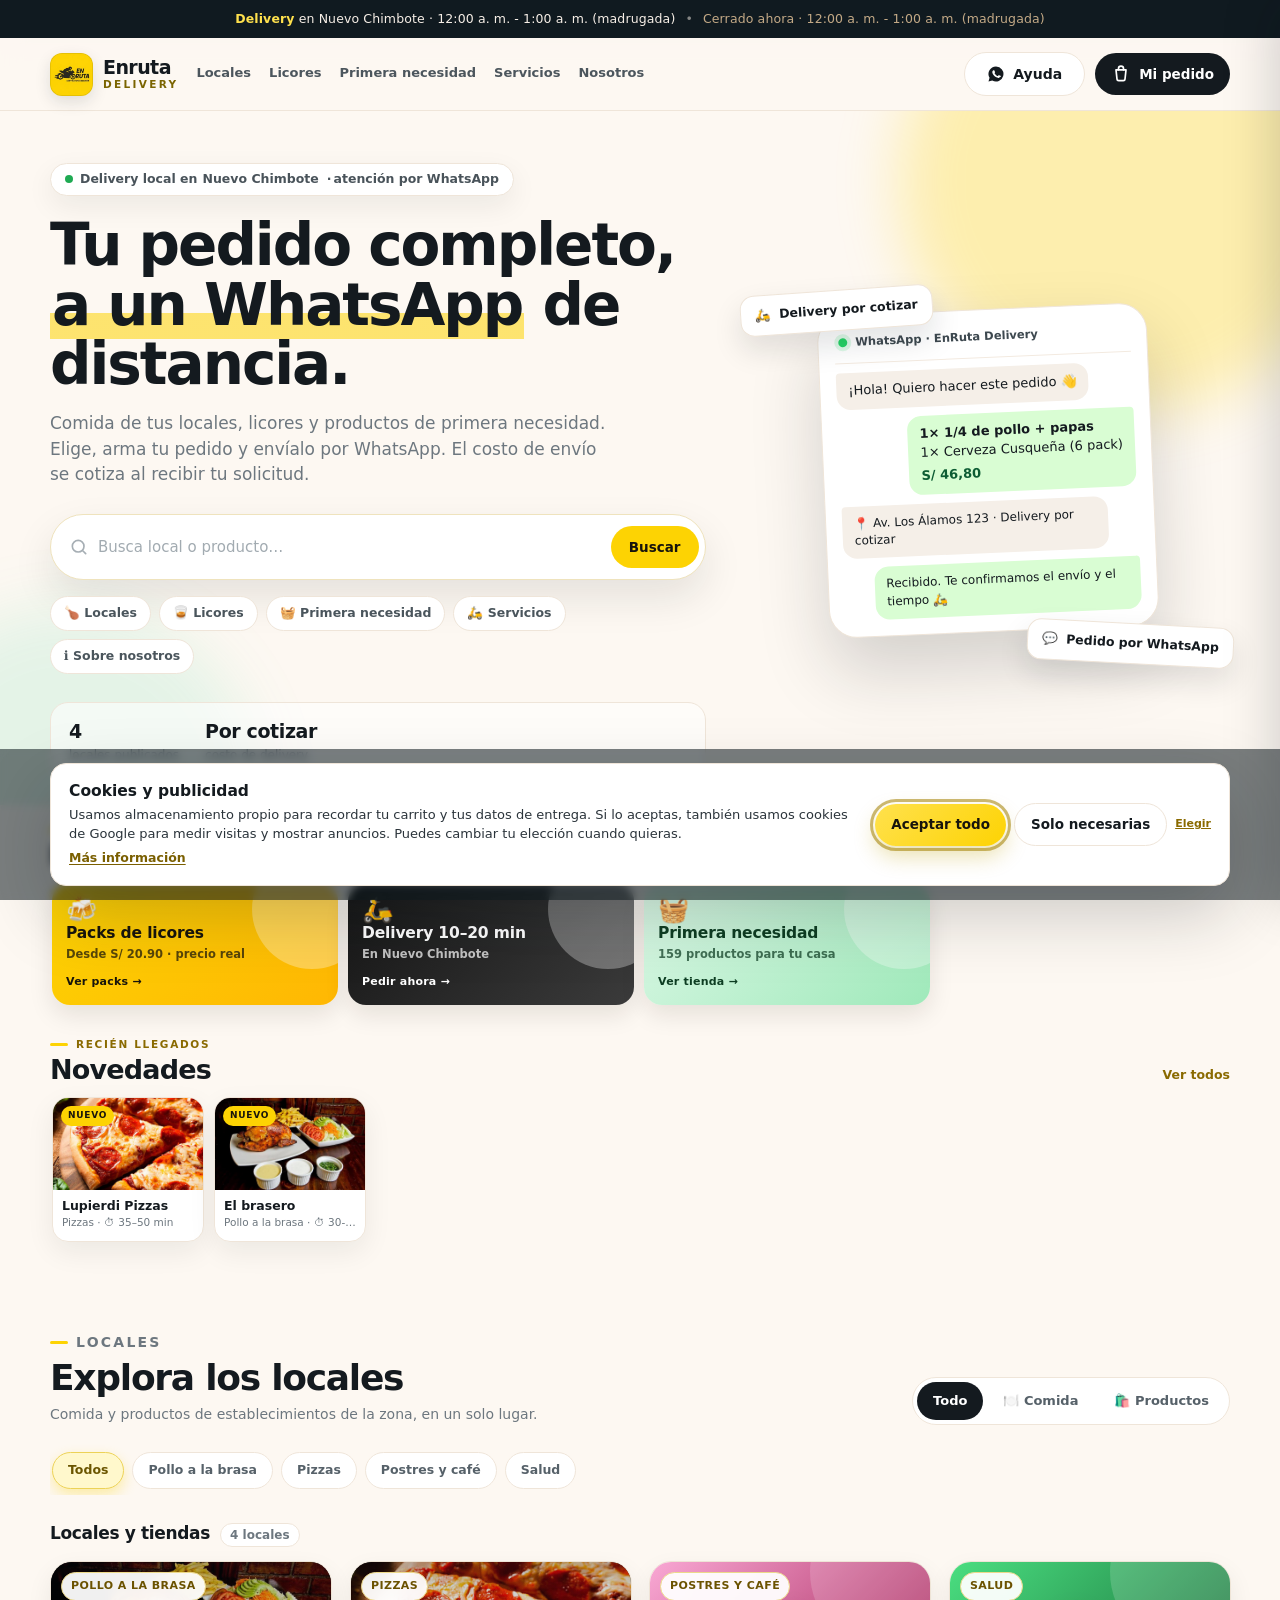
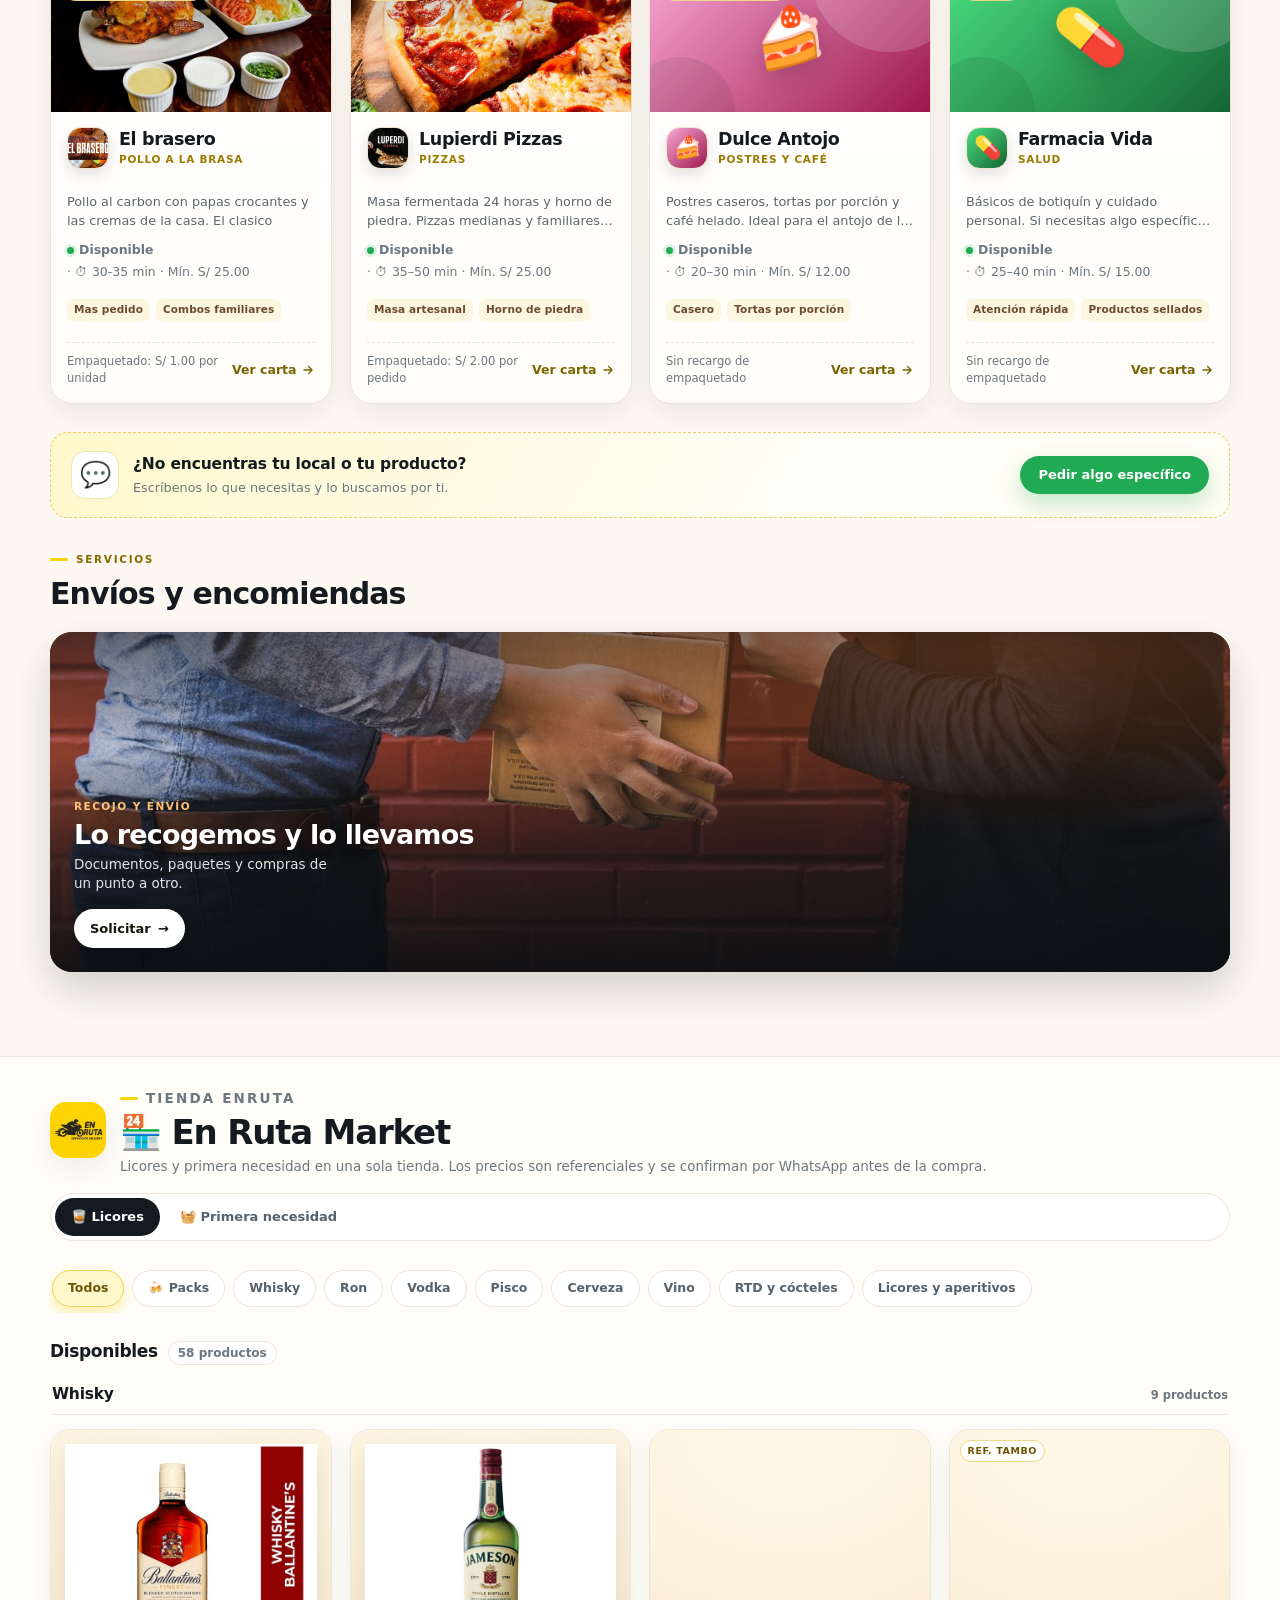
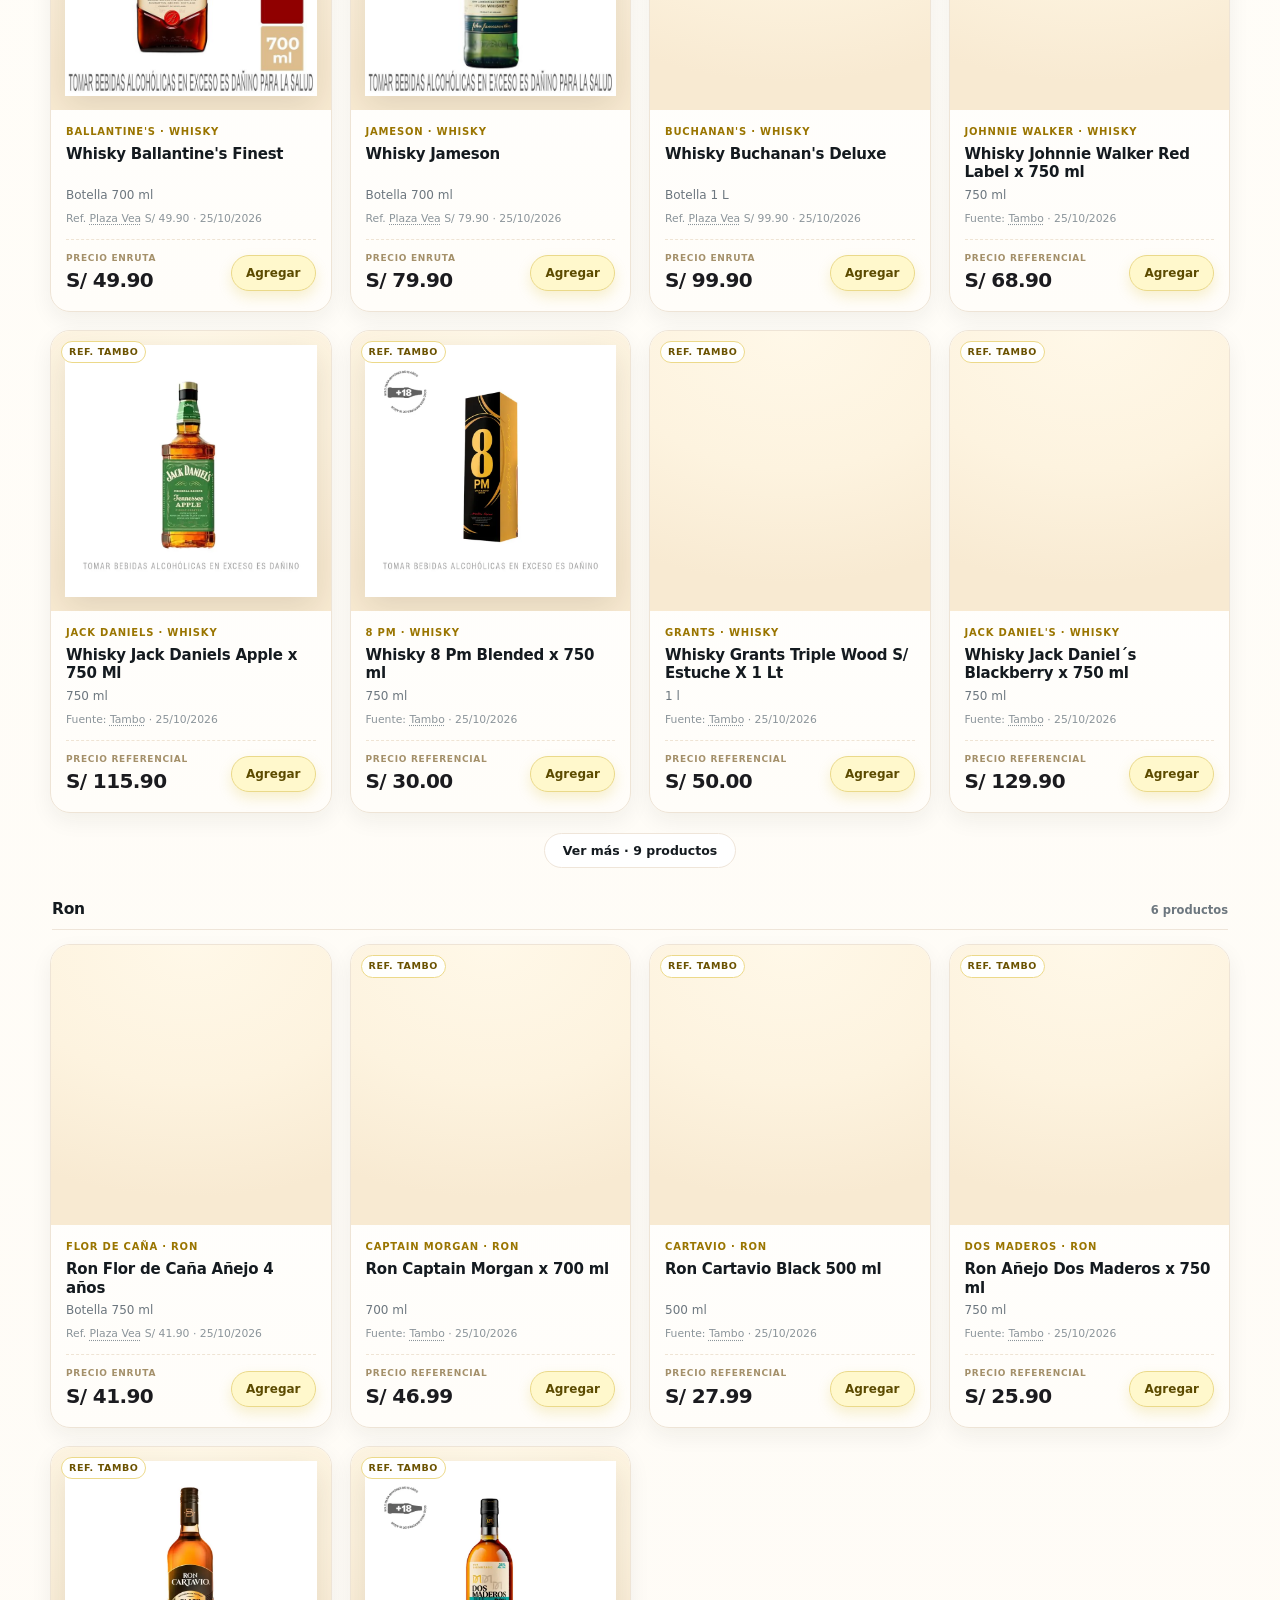
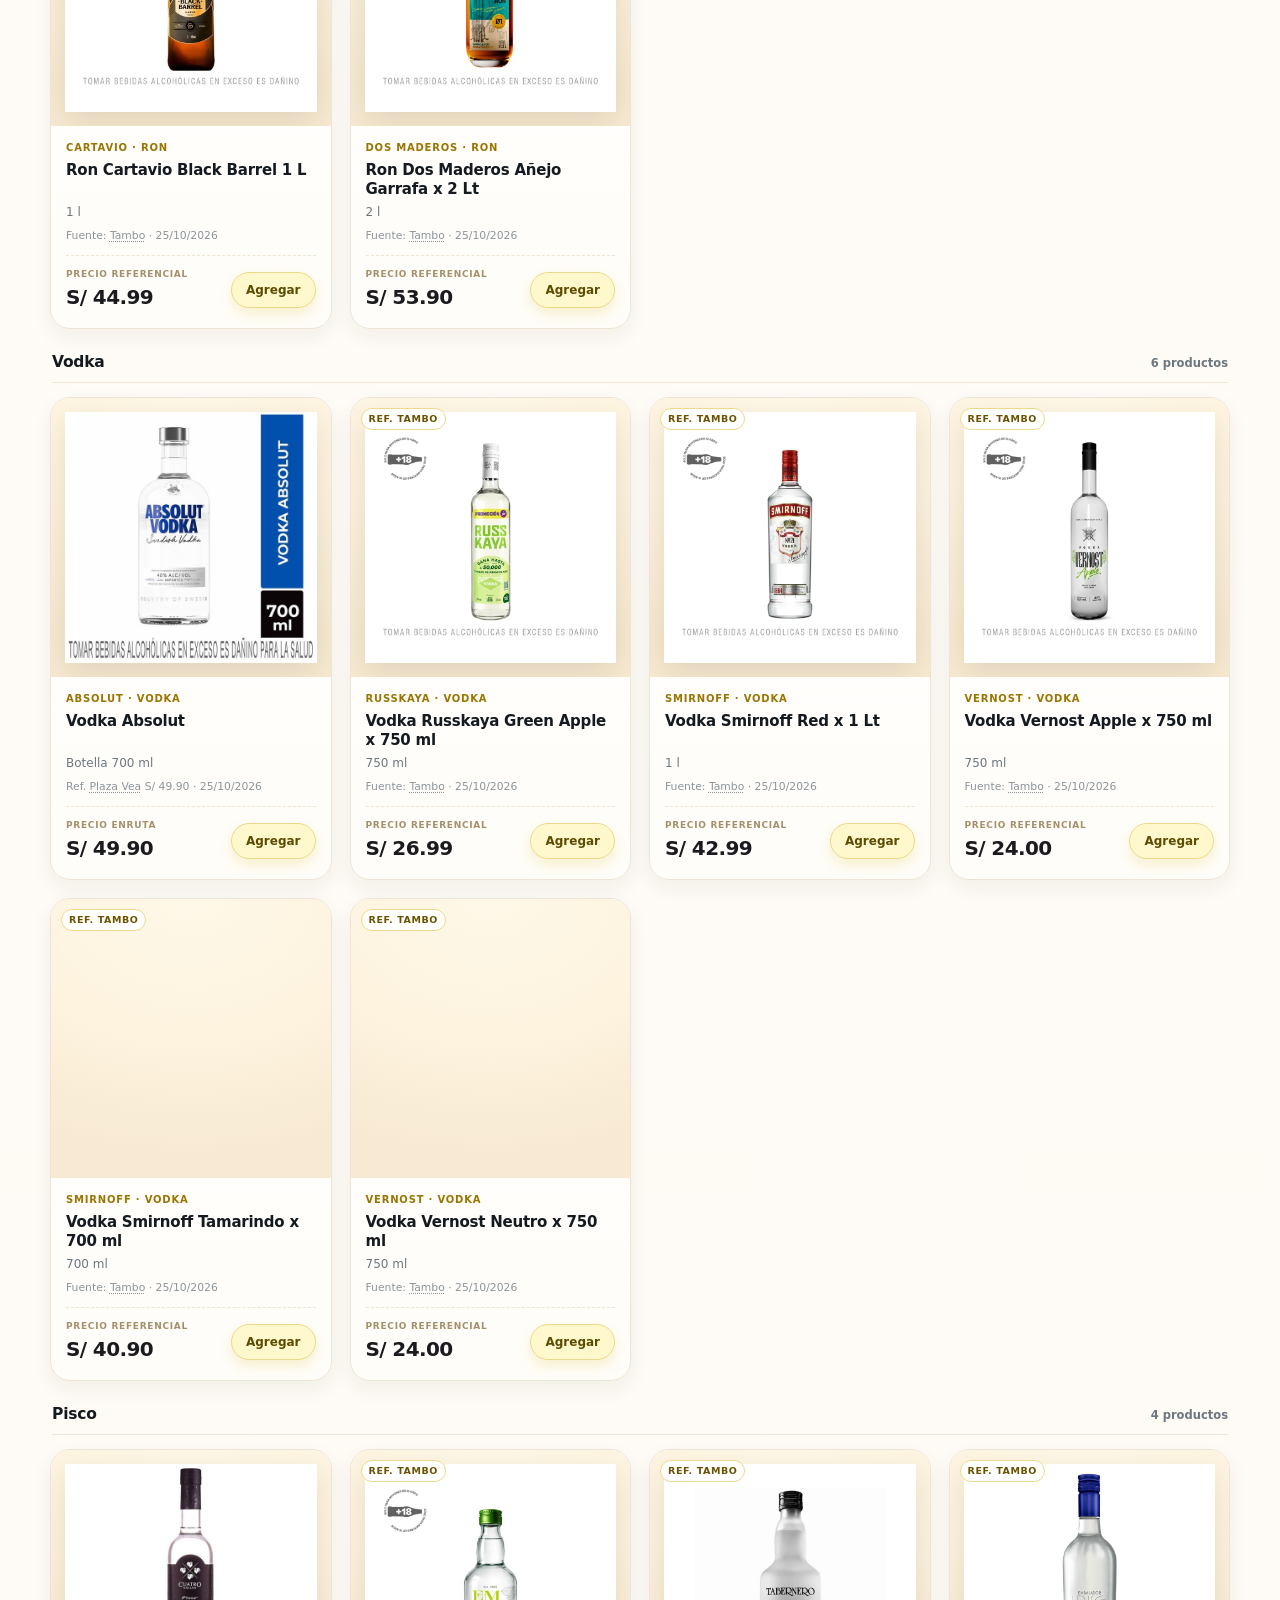
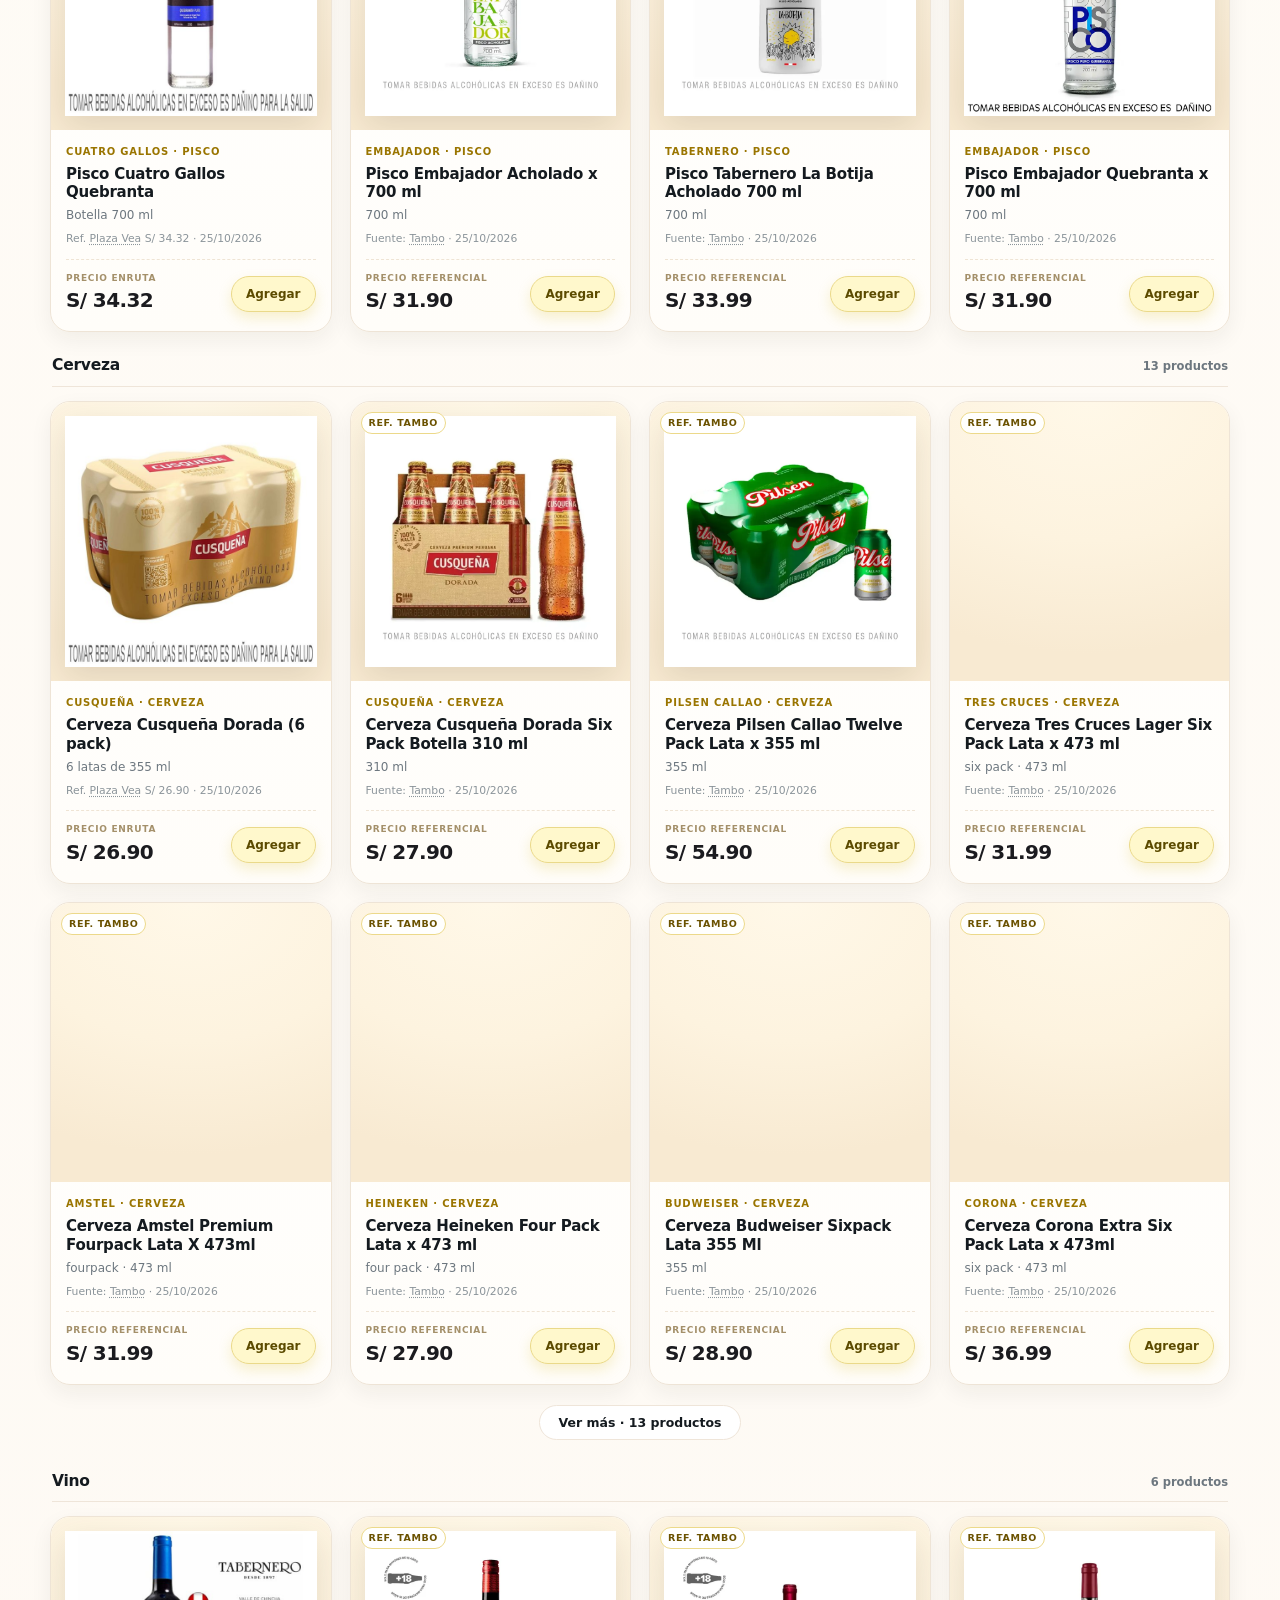
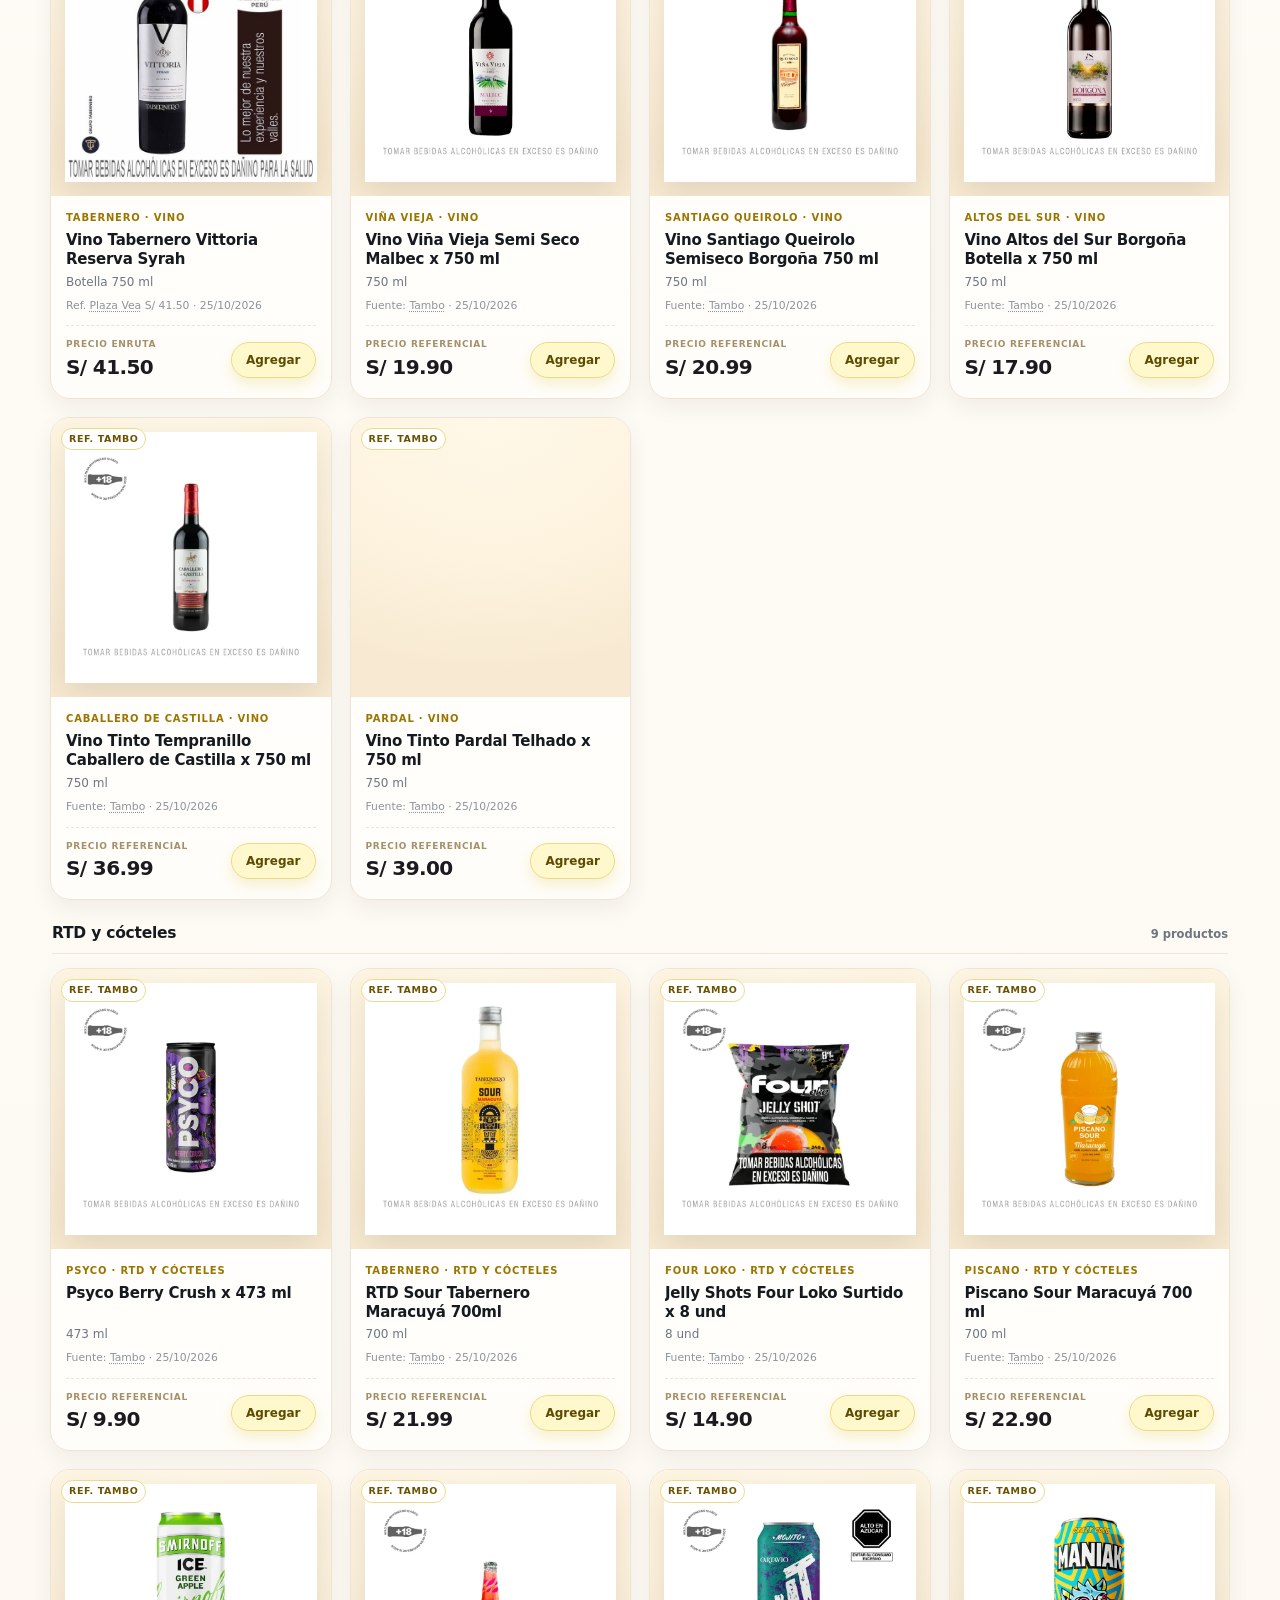
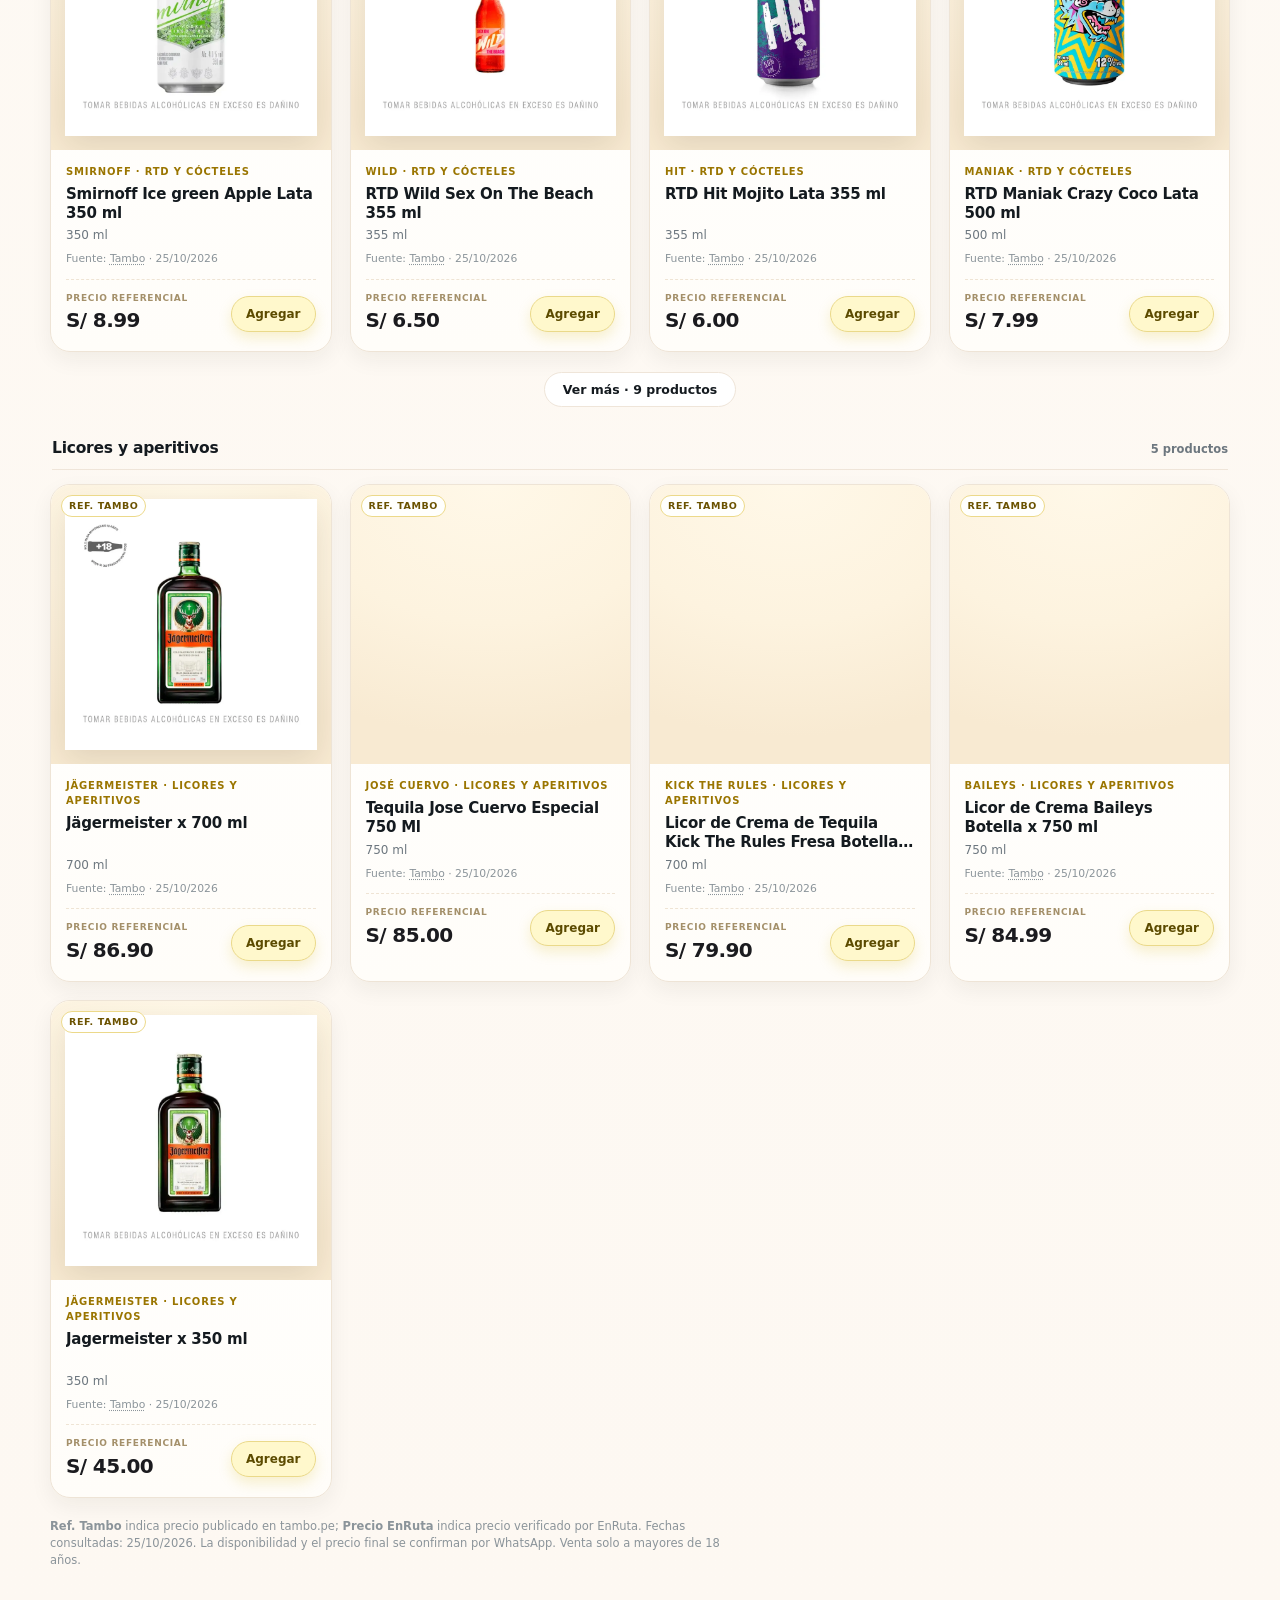
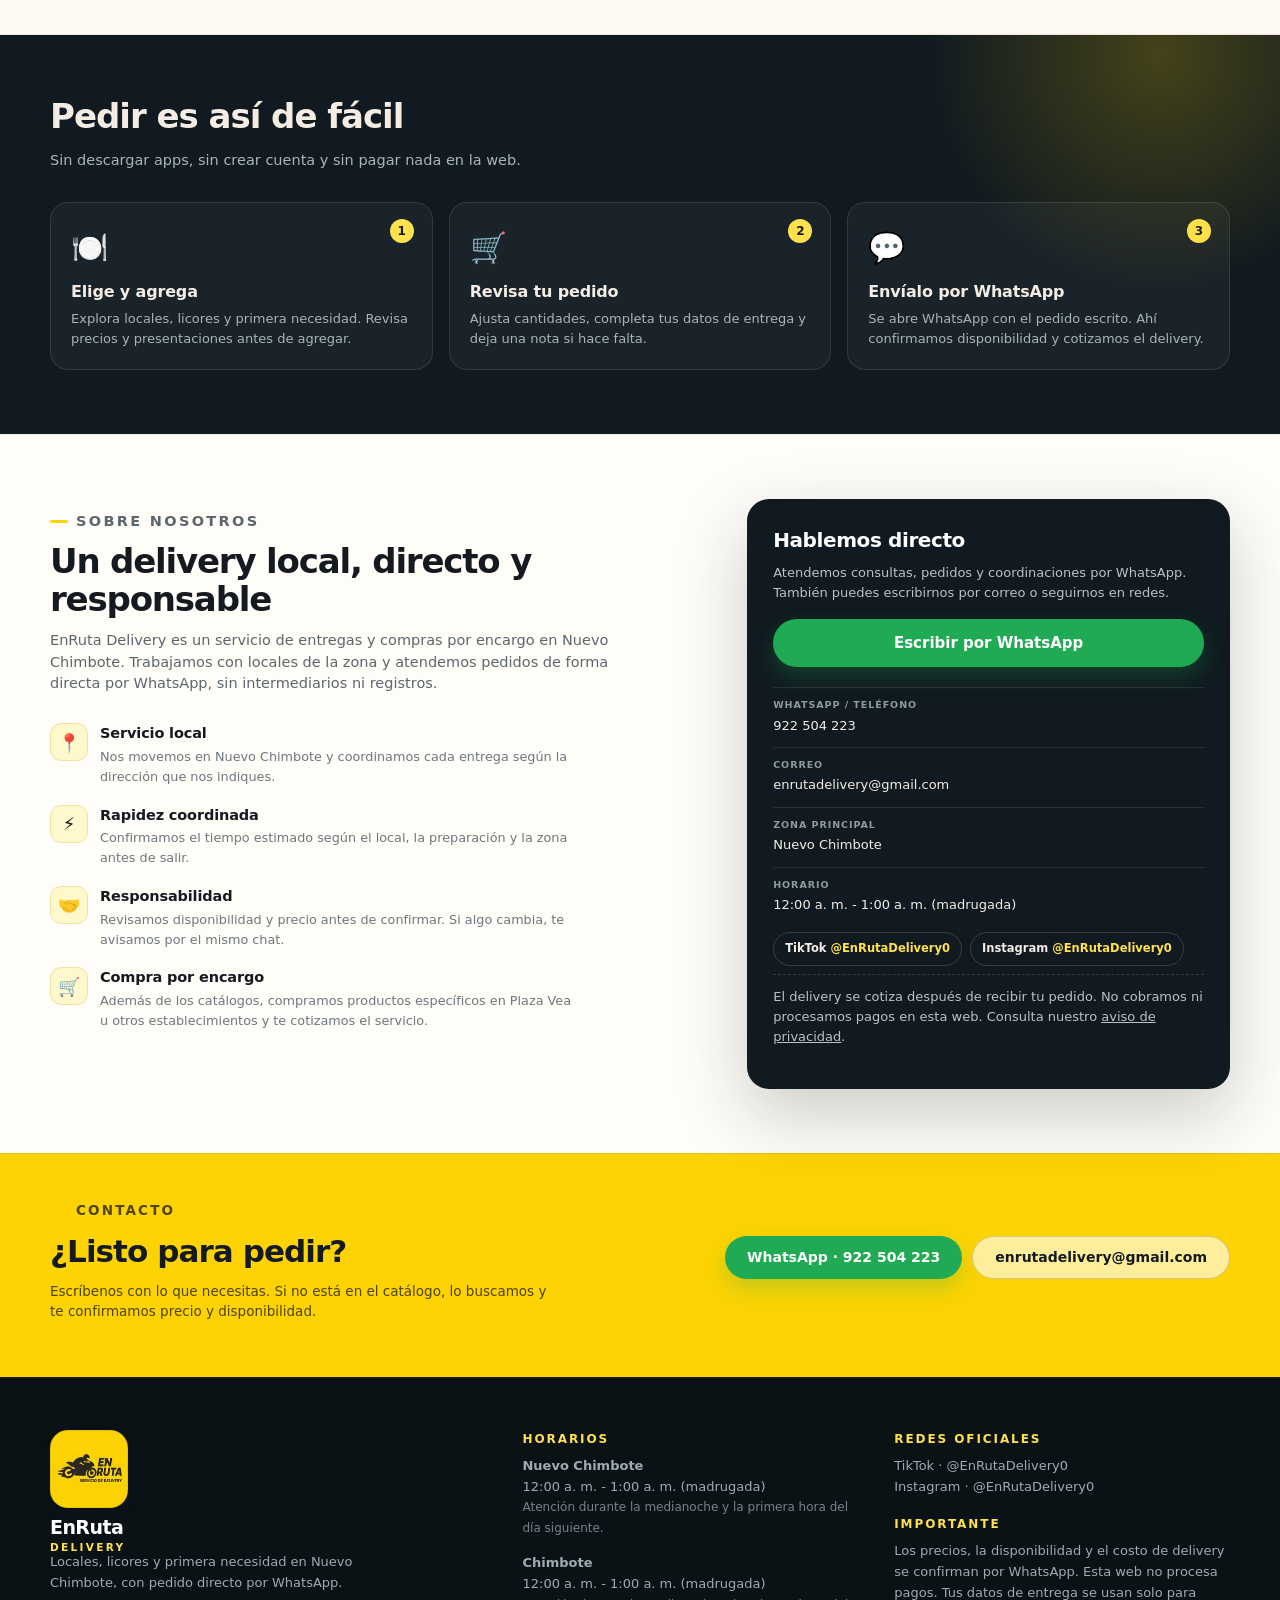
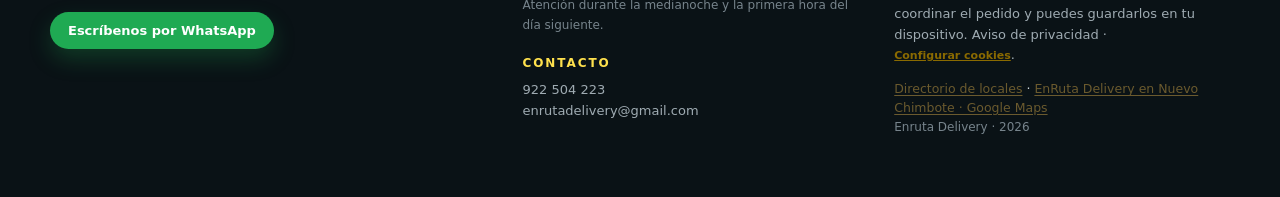
==== commit 08958fa6: "Panel mas rapido, promos y novedades editables con fotos, SEO con fichas por local, animaciones e in" ====
--- a/index.html
+++ b/index.html
@@ -16,6 +16,11 @@
   <meta name="twitter:card" content="summary">
   <meta name="theme-color" content="#111111">
   <meta name="robots" content="index, follow">
+  <meta name="geo.region" content="PE-ANC">
+  <meta name="geo.placename" content="Nuevo Chimbote">
+  <meta name="geo.position" content="-9.1219;-78.5123">
+  <meta name="ICBM" content="-9.1219, -78.5123">
+  <link rel="preload" as="image" href="assets/marca.jpg" fetchpriority="high">
   <link rel="manifest" href="manifest.webmanifest">
   <meta name="mobile-web-app-capable" content="yes">
   <meta name="apple-mobile-web-app-capable" content="yes">
@@ -29,13 +34,13 @@
   <link rel="icon" type="image/jpeg" href="assets/marca.jpg">
   <link rel="apple-touch-icon" href="assets/app/icono-192.png">
   <link rel="icon" type="image/png" sizes="192x192" href="assets/app/icono-192.png">
-  <link rel="stylesheet" href="css/styles.css?v=36">
+  <link rel="stylesheet" href="css/styles.css?v=39">
 </head>
 <body id="inicio">
 
   <div class="announce">
     <div class="wrap announce-inner">
-      <span><b>Delivery</b> en <span id="cityLabel">Nuevo Chimbote</span> · <span id="hoursLabel">12:00 a. m. – 1:00 a. m.</span></span>
+      <span><b>Delivery</b> en <span id="cityLabel">Nuevo Chimbote</span> · <span id="hoursLabel">8:00 a. m. – 11:00 p. m.</span></span>
       <span class="announce-sep" aria-hidden="true">•</span>
       <span class="announce-2" id="zoneStatus">Consultando horario…</span>
     </div>
@@ -176,7 +181,14 @@
           <h3 id="localsTitle">Locales y tiendas</h3>
           <span class="count" id="localsCount"></span>
         </div>
-        <div class="grid locals" id="localsGrid"></div>
+        <div class="grid locals" id="localsGrid">
+          <div class="skeleton-card" aria-hidden="true"></div>
+          <div class="skeleton-card" aria-hidden="true"></div>
+          <div class="skeleton-card" aria-hidden="true"></div>
+          <div class="skeleton-card" aria-hidden="true"></div>
+          <div class="skeleton-card" aria-hidden="true"></div>
+          <div class="skeleton-card" aria-hidden="true"></div>
+        </div>
         <div class="empty" id="localsEmpty" hidden>
           <div class="empty-emoji" aria-hidden="true">🛵</div>
           <h3>No encontramos locales con ese filtro</h3>
@@ -393,6 +405,7 @@
         <p class="footer-text"><a id="footerTiktok" href="#" target="_blank" rel="noopener">TikTok · @EnRutaDelivery0</a><br><a id="footerInstagram" href="#" target="_blank" rel="noopener">Instagram · @EnRutaDelivery0</a></p>
         <h4>Importante</h4>
         <p class="footer-text">Los precios, la disponibilidad y el costo de delivery se confirman por WhatsApp. Esta web no procesa pagos. Tus datos de entrega se usan solo para coordinar el pedido y puedes guardarlos en tu dispositivo. <a href="privacidad.html">Aviso de privacidad</a> · <button type="button" class="link-mini" data-cookie-open>Configurar cookies</button>.</p>
+        <p class="footer-seo"><a href="locales.html">Directorio de locales</a> · <a href="https://www.google.com/maps/search/?api=1&amp;query=Nuevo+Chimbote%2C+Ancash%2C+Peru" target="_blank" rel="noopener">EnRuta Delivery en Nuevo Chimbote · Google Maps</a></p>
         <p class="footer-text small">Enruta Delivery · <span id="year">2026</span><button type="button" class="admin-dot" id="adminDot" tabindex="-1" aria-label="Acceso al panel de administración"></button></p>
       </div>
     </div>
@@ -693,13 +706,17 @@
 
   <div class="toast" id="toast" role="status" aria-live="polite"></div>
 
-  <div class="instalar" id="instalarApp" hidden>
-    <div class="instalar-copy">
-      <b>Instala EnRuta</b>
-      <span>Acceso directo, pantalla completa y sin abrir el navegador.</span>
-    </div>
-    <button class="instalar-btn" type="button" id="instalarBtn">Instalar</button>
-    <button class="instalar-x" type="button" id="instalarCerrar" aria-label="Cerrar aviso">✕</button>
+  <div class="install-modal" id="installModal" hidden role="dialog" aria-modal="true" aria-labelledby="installTitle">
+    <div class="install-card">
+      <button class="install-close" type="button" id="installClose" aria-label="Cerrar aviso">✕</button>
+      <img class="install-icon" src="assets/app/icono-192.png" alt="Icono de EnRuta Delivery" width="72" height="72">
+      <h2 id="installTitle">Instala EnRuta</h2>
+      <p class="install-text">Ten tus locales y tu pedido a un toque, a pantalla completa y sin abrir el navegador.</p>
+      <p class="install-hint" id="installHint" hidden></p>
+      <button class="btn btn-brand btn-block" type="button" id="installGo">Instalar app</button>
+      <button class="btn btn-ghost btn-block" type="button" id="installLater">Ahora no</button>
+      <p class="install-small">Solo te lo mostramos una vez.</p>
+    </div>
   </div>
 
   <nav class="appbar" aria-label="Navegación de la app">
@@ -732,6 +749,6 @@
     </div>
   </noscript>
 
-  <script src="js/arranque.js?v=28" defer></script>
+  <script src="js/arranque.js?v=32" defer></script>
 </body>
 </html>
--- a/css/styles.css
+++ b/css/styles.css
@@ -3773,6 +3773,26 @@
   font-weight: 900;
   letter-spacing: .02em;
 }
+/* Promo con foto real: la imagen manda y el texto va encima */
+.promo-custom::after { display: none; }
+.promo-custom {
+  min-height: 154px;
+  justify-content: flex-end;
+  background-color: #1b1b1b;
+  background-size: cover;
+  background-position: center;
+  color: #fff;
+}
+.promo-custom b,
+.promo-custom small,
+.promo-custom .promo-go {
+  position: relative;
+  z-index: 2;
+  text-shadow: 0 1px 8px rgba(0, 0, 0, .45);
+}
+.promo-custom small { opacity: .9; }
+.promo-custom .promo-emoji { position: relative; z-index: 2; }
+
 .promo-amarillo { background: linear-gradient(135deg, #fdd303 0%, #ffb703 100%); color: #17140c; }
 .promo-negro { background: linear-gradient(135deg, #151515 0%, #3b3b3b 100%); color: #fff; }
 .promo-verde { background: linear-gradient(135deg, #dcf8e6 0%, #9fe9ba 100%); color: #0d3d22; }
@@ -3797,7 +3817,8 @@
   place-items: center;
   overflow: hidden;
 }
-.novedad-img.has-img img { width: 100%; height: 100%; object-fit: cover; }
+.novedad-img.has-img img,
+.novedad-img img { width: 100%; height: 100%; object-fit: cover; }
 .novedad-img .local-emoji { font-size: 30px; }
 .novedad-badge {
   position: absolute;
@@ -3887,6 +3908,210 @@
 
 .services-head-after { margin-top: 34px; }
 
+/* ============================================================
+   Movimiento y detalles visuales
+   ============================================================ */
+
+/* Aparición suave de secciones al hacer scroll */
+.reveal {
+  opacity: 0;
+  transform: translateY(18px);
+  transition: opacity .6s cubic-bezier(.2, .7, .3, 1), transform .6s cubic-bezier(.2, .7, .3, 1);
+  will-change: opacity, transform;
+}
+.reveal.is-visible {
+  opacity: 1;
+  transform: none;
+}
+
+/* Tarjetas: elevación e imagen con zoom lento */
+.local-card,
+.c-card,
+.novedad-card,
+.promo-card,
+.service-card {
+  transition: transform .24s ease, box-shadow .24s ease, border-color .24s ease;
+}
+.local-cover img,
+.novedad-img img,
+.c-img img,
+.service-photo {
+  transition: transform .6s cubic-bezier(.2, .7, .3, 1);
+}
+@media (hover: hover) {
+  .local-card:hover,
+  .c-card:hover,
+  .novedad-card:hover {
+    transform: translateY(-4px);
+    box-shadow: 0 22px 44px rgba(35, 28, 16, .16);
+  }
+  .local-card:hover .local-cover img,
+  .novedad-card:hover .novedad-img img,
+  .c-card:hover .c-img img {
+    transform: scale(1.06);
+  }
+  .promo-card:hover {
+    transform: translateY(-3px);
+    box-shadow: 0 18px 34px rgba(30, 24, 10, .18);
+  }
+  .service-card:hover .service-photo { transform: scale(1.04); }
+}
+
+/* Respuesta táctil inmediata */
+.btn:active,
+.tab:active,
+.chip:active,
+.local-card:active,
+.promo-card:active,
+.novedad-card:active,
+.search-go:active {
+  transform: scale(.975);
+}
+
+/* Entrada escalonada de las primeras tarjetas del catálogo */
+@keyframes cardIn {
+  from { opacity: 0; transform: translateY(12px) scale(.985); }
+  to { opacity: 1; transform: none; }
+}
+#localsGrid .local-card:nth-child(-n+6) {
+  animation: cardIn .42s cubic-bezier(.2, .7, .3, 1) both;
+}
+#localsGrid .local-card:nth-child(1) { animation-delay: .02s; }
+#localsGrid .local-card:nth-child(2) { animation-delay: .05s; }
+#localsGrid .local-card:nth-child(3) { animation-delay: .08s; }
+#localsGrid .local-card:nth-child(4) { animation-delay: .11s; }
+#localsGrid .local-card:nth-child(5) { animation-delay: .14s; }
+#localsGrid .local-card:nth-child(6) { animation-delay: .17s; }
+
+/* Esqueleto mientras baja el catálogo */
+.skeleton-card {
+  height: 196px;
+  border-radius: 16px;
+  border: 1px solid var(--line);
+  background: linear-gradient(100deg, #f3ede4 20%, #fbf7f1 38%, #f3ede4 56%);
+  background-size: 220% 100%;
+  animation: skel 1.3s ease-in-out infinite;
+}
+@keyframes skel {
+  from { background-position: 120% 0; }
+  to { background-position: -40% 0; }
+}
+
+/* Orbes del hero con movimiento muy lento */
+@keyframes orbFloat {
+  from { transform: translate3d(0, 0, 0) scale(1); }
+  to { transform: translate3d(-16px, 18px, 0) scale(1.06); }
+}
+.hero::before { animation: orbFloat 16s ease-in-out infinite alternate; }
+.hero::after { animation: orbFloat 21s ease-in-out infinite alternate-reverse; }
+
+/* Brillo que cruza las promos al pasar el mouse */
+.promo-card::before {
+  content: "";
+  position: absolute;
+  inset: -40% -60%;
+  background: linear-gradient(115deg, transparent 42%, rgba(255, 255, 255, .35) 50%, transparent 58%);
+  transform: translateX(-60%);
+  transition: transform .8s ease;
+  pointer-events: none;
+}
+@media (hover: hover) {
+  .promo-card:hover::before { transform: translateX(60%); }
+}
+
+/* Enlace del directorio en el pie */
+.footer-seo { margin-top: 14px; font-size: 12.5px; }
+.footer-seo a { color: #6b5a2e; text-decoration: underline; text-underline-offset: 2px; }
+
+/* Aviso de instalar: una sola vez, al entrar */
+.install-modal {
+  position: fixed;
+  inset: 0;
+  z-index: 2000;
+  display: grid;
+  place-items: center;
+  padding: 18px;
+  background: rgba(10, 9, 6, .55);
+  backdrop-filter: blur(4px);
+  -webkit-backdrop-filter: blur(4px);
+}
+.install-modal[hidden] { display: none; }
+.install-card {
+  position: relative;
+  width: min(360px, 100%);
+  background: #fff;
+  border-radius: 24px;
+  padding: 24px 20px 18px;
+  text-align: center;
+  box-shadow: 0 34px 80px rgba(0, 0, 0, .35);
+  animation: installIn .38s cubic-bezier(.2, .7, .3, 1) both;
+}
+@keyframes installIn {
+  from { opacity: 0; transform: translateY(18px) scale(.96); }
+  to { opacity: 1; transform: none; }
+}
+.install-close {
+  position: absolute;
+  top: 10px;
+  right: 10px;
+  width: 34px;
+  height: 34px;
+  border: 0;
+  border-radius: 50%;
+  background: #f1ece4;
+  color: #5c666d;
+  font-size: 14px;
+  cursor: pointer;
+}
+.install-icon {
+  width: 72px;
+  height: 72px;
+  border-radius: 18px;
+  margin: 0 auto 10px;
+  box-shadow: 0 10px 22px rgba(35, 28, 16, .18);
+}
+.install-card h2 {
+  margin: 0 0 4px;
+  font-size: 22px;
+  letter-spacing: -.02em;
+}
+.install-text {
+  margin: 0 auto 14px;
+  max-width: 280px;
+  color: #5c666d;
+  font-size: 13px;
+  line-height: 1.45;
+}
+.install-hint {
+  margin: 0 0 12px;
+  padding: 10px 12px;
+  border-radius: 12px;
+  background: #fff8dc;
+  border: 1px solid #f0e0a8;
+  font-size: 12px;
+  color: #6b5a2e;
+  text-align: left;
+}
+.install-card .btn { width: 100%; margin-top: 8px; }
+.install-small {
+  margin: 10px 0 0;
+  font-size: 10.5px;
+  color: #9a9285;
+}
+
+/* Menos movimiento si el sistema lo pide */
+@media (prefers-reduced-motion: reduce) {
+  .reveal { opacity: 1; transform: none; transition: none; }
+  .hero::before, .hero::after,
+  .skeleton-card,
+  #localsGrid .local-card { animation: none !important; }
+  .local-card, .c-card, .novedad-card, .promo-card, .service-card,
+  .local-cover img, .novedad-img img, .c-img img, .service-photo {
+    transition: none !important;
+  }
+  .promo-card::before { display: none; }
+}
+
 /* Celular: hero compacto para que promos y novedades entren en la primera pantalla */
 @media (max-width: 720px) {
   .hero {
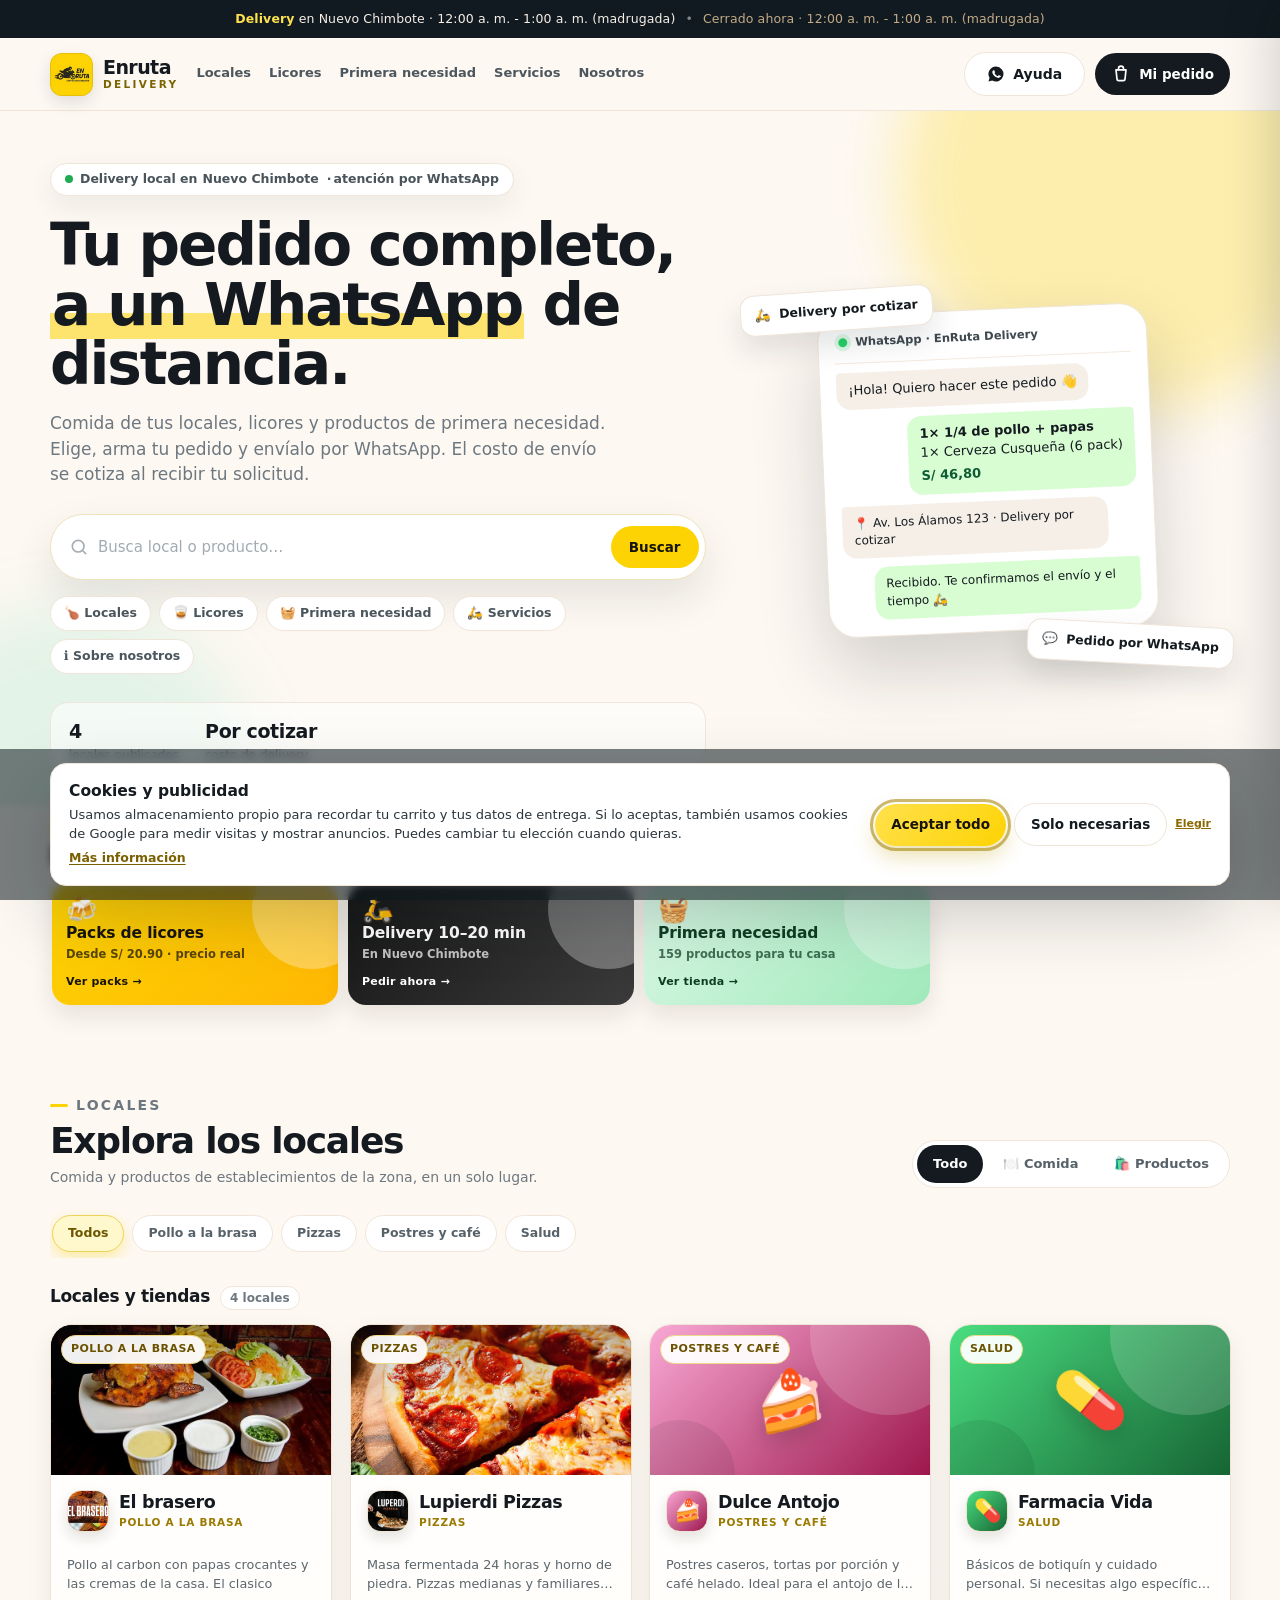
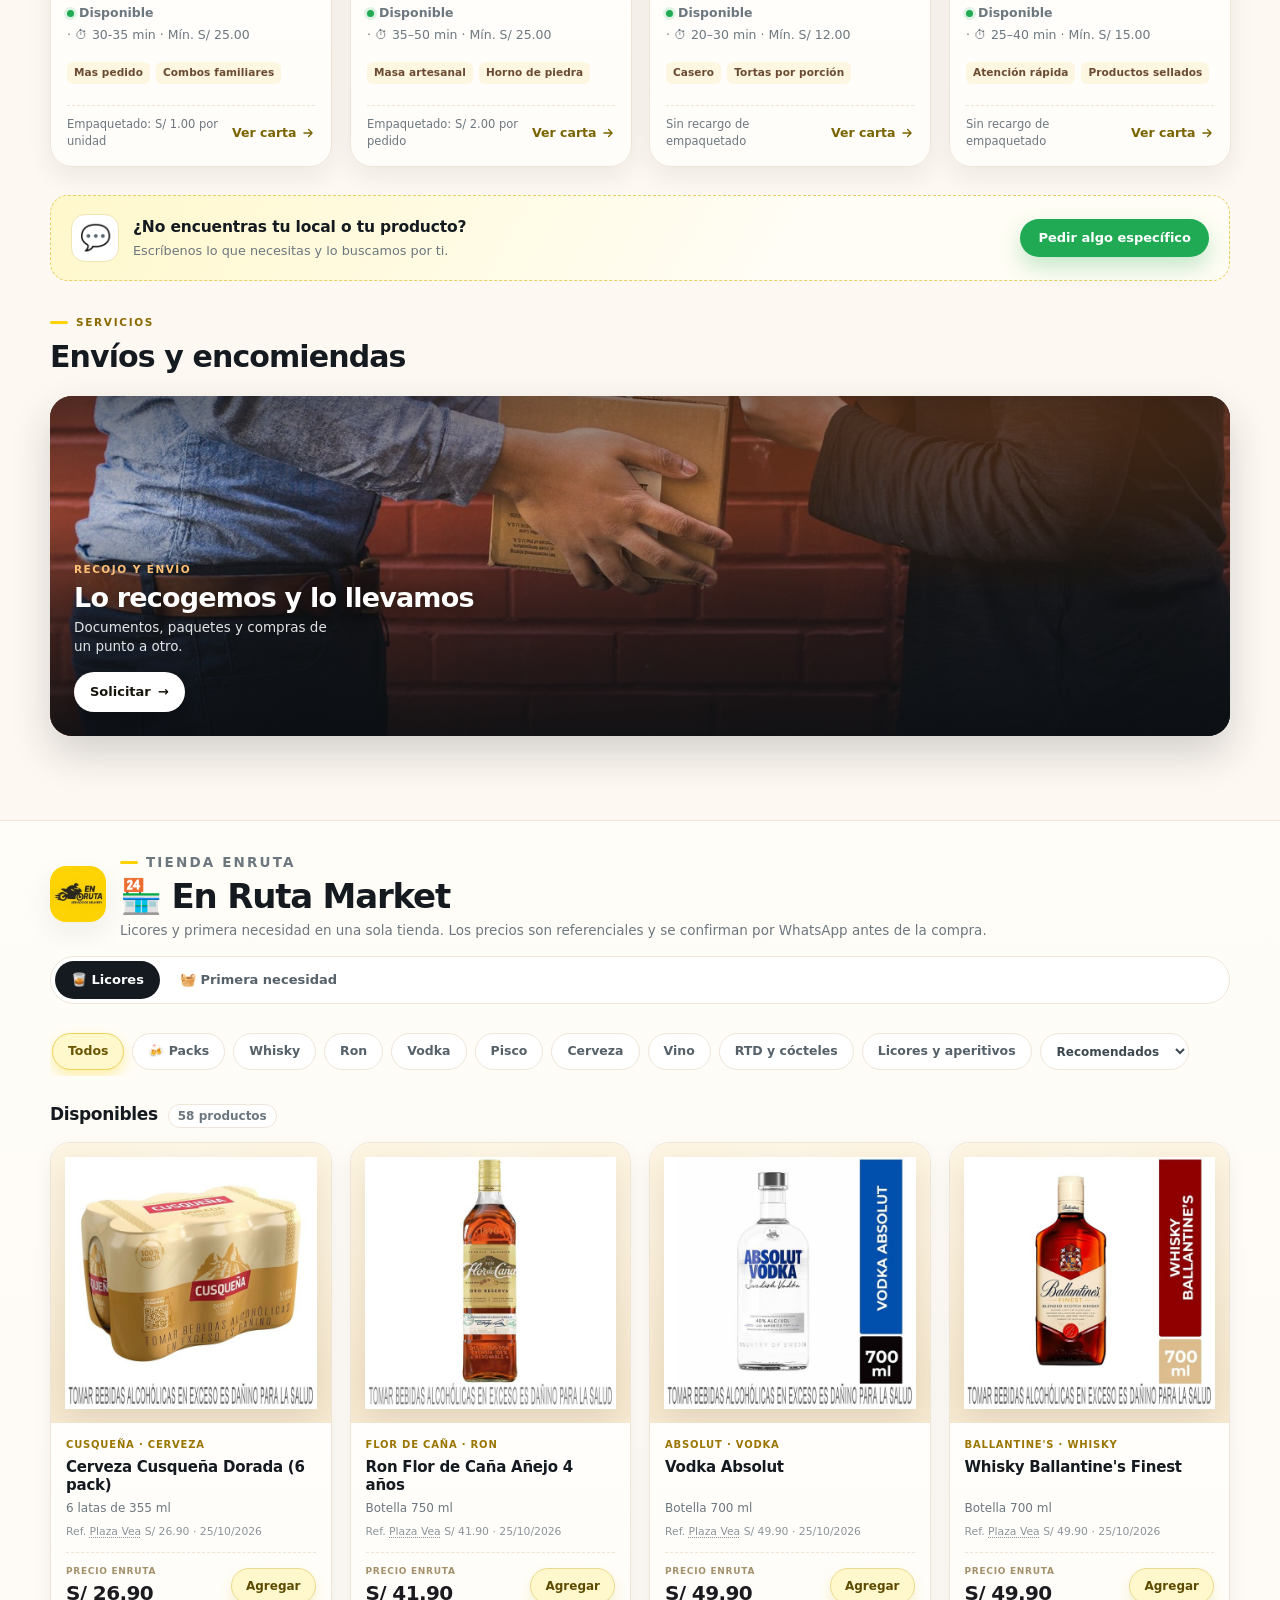
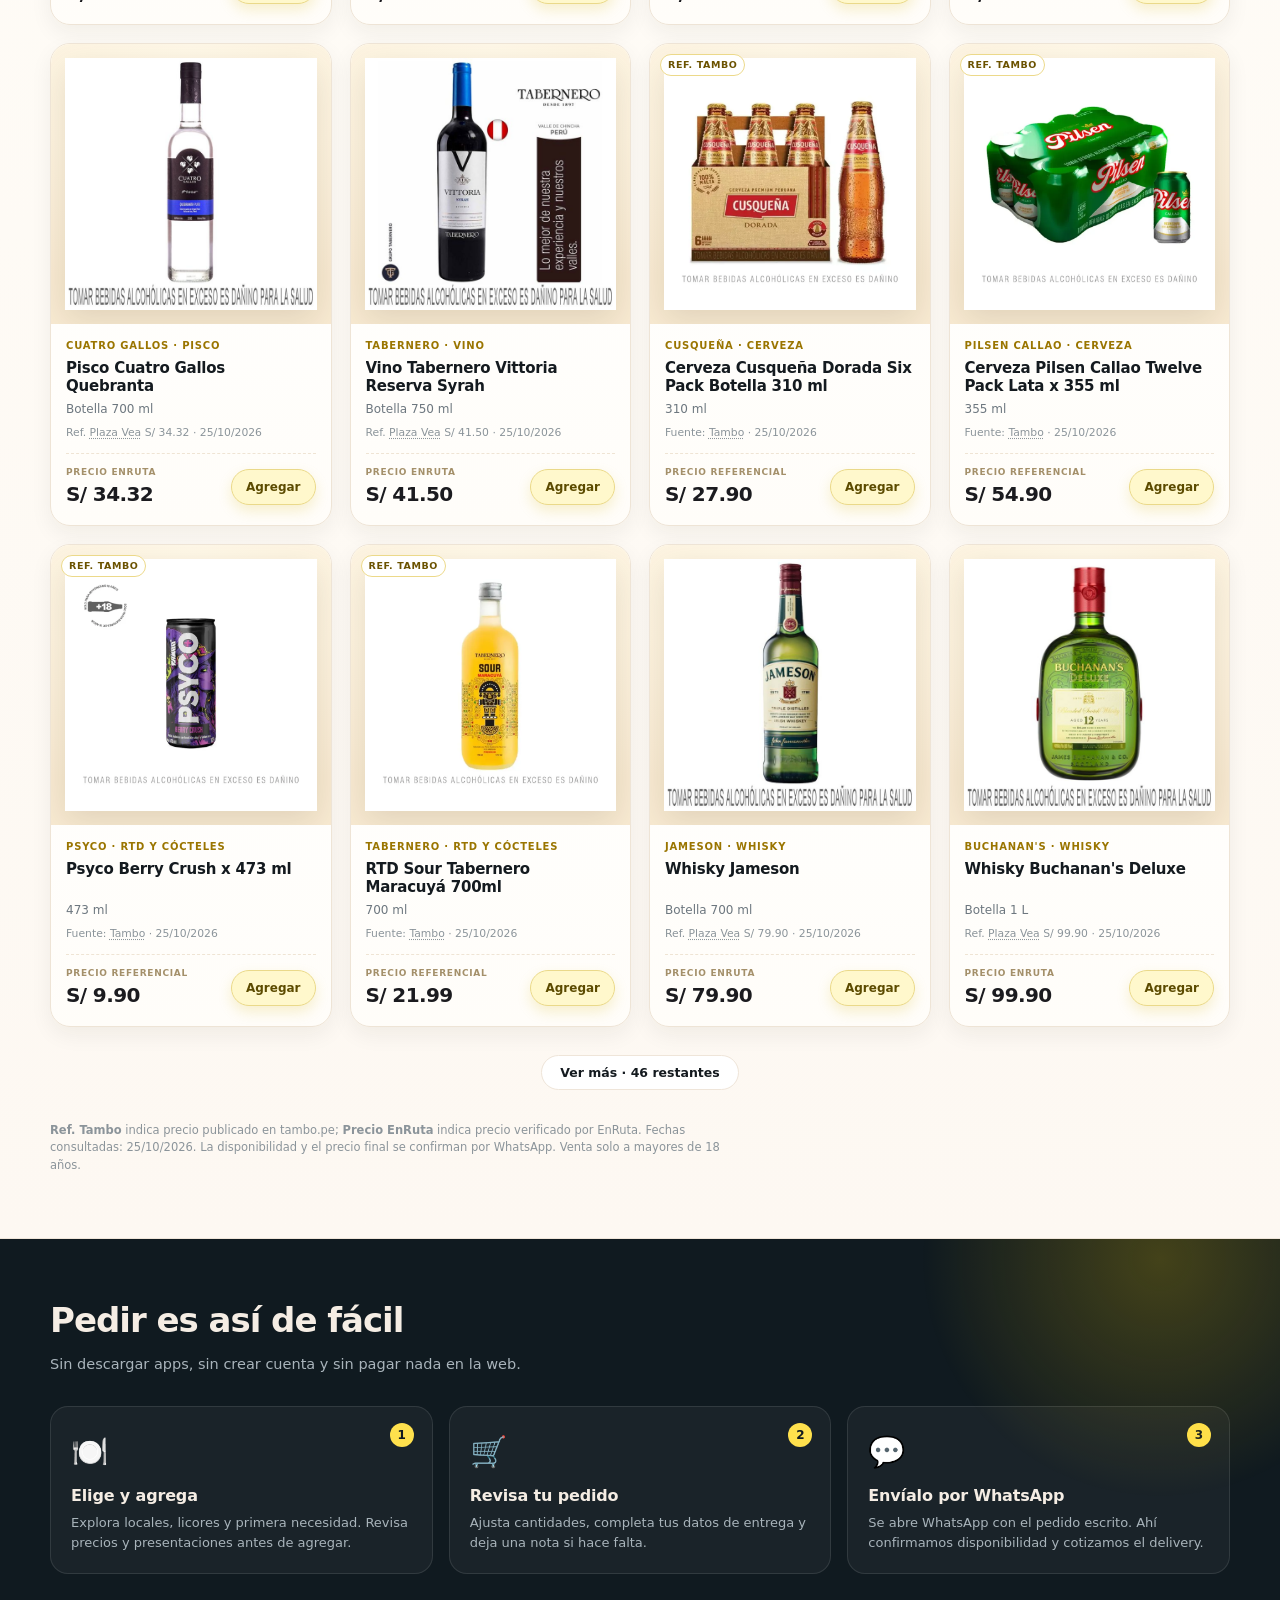
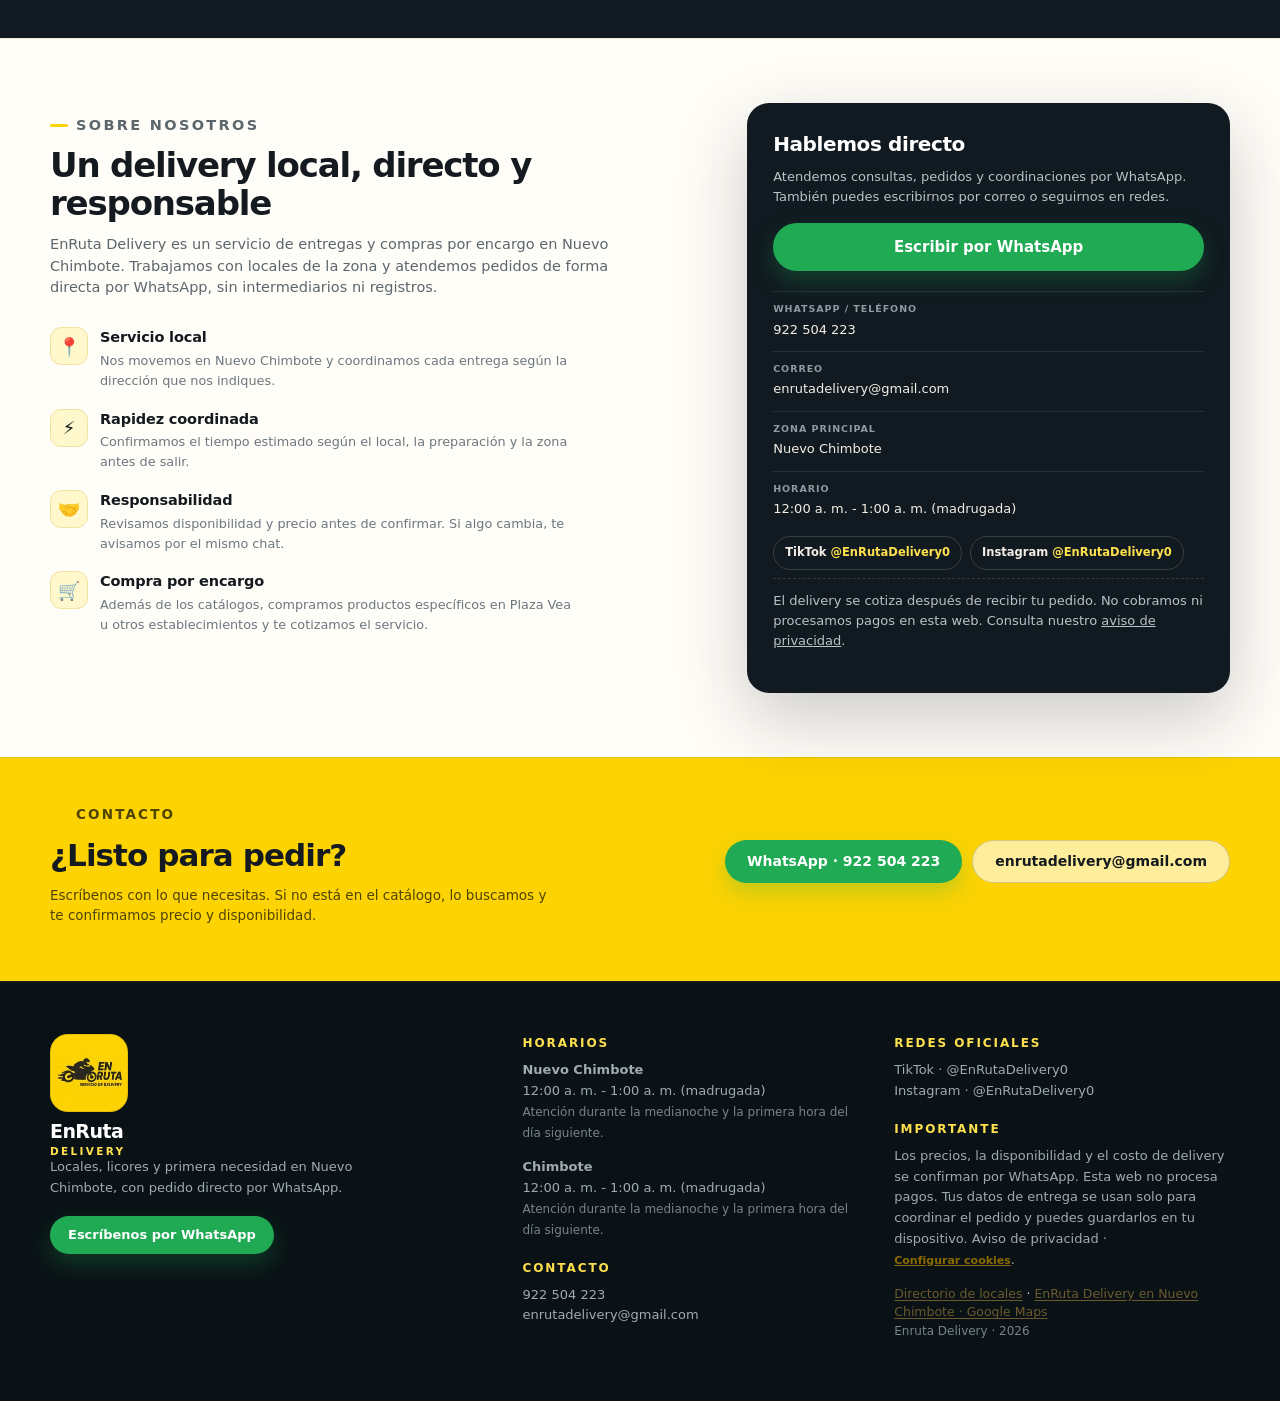
==== commit 25a6d654: "Una sola franja de promos y novedades, iconos cuadrados, navegacion y busqueda dentro de la carta y " ====
--- a/index.html
+++ b/index.html
@@ -34,7 +34,7 @@
   <link rel="icon" type="image/jpeg" href="assets/marca.jpg">
   <link rel="apple-touch-icon" href="assets/app/icono-192.png">
   <link rel="icon" type="image/png" sizes="192x192" href="assets/app/icono-192.png">
-  <link rel="stylesheet" href="css/styles.css?v=39">
+  <link rel="stylesheet" href="css/styles.css?v=40">
 </head>
 <body id="inicio">
 
@@ -143,19 +143,6 @@
           </div>
         </div>
         <div class="strip-row" id="promosLista"></div>
-      </div>
-    </section>
-
-    <section class="strip" id="novedades" aria-label="Novedades" hidden>
-      <div class="wrap">
-        <div class="strip-head">
-          <div>
-            <p class="section-kicker">Recién llegados</p>
-            <h2>Novedades</h2>
-          </div>
-          <a class="strip-link" href="#locales">Ver todos</a>
-        </div>
-        <div class="strip-row" id="novedadesLista"></div>
       </div>
     </section>
 
@@ -749,6 +736,6 @@
     </div>
   </noscript>
 
-  <script src="js/arranque.js?v=32" defer></script>
+  <script src="js/arranque.js?v=33" defer></script>
 </body>
 </html>
--- a/css/styles.css
+++ b/css/styles.css
@@ -1486,6 +1486,63 @@
   margin: 22px 0 4px;
 }
 .menu { margin-top: 4px; }
+.menu-nav {
+  position: sticky;
+  top: 0;
+  z-index: 4;
+  background: rgba(255, 255, 255, .97);
+  backdrop-filter: blur(6px);
+  padding: 8px 0 6px;
+  margin-bottom: 6px;
+  border-bottom: 1px solid var(--line);
+}
+.menu-nav input {
+  width: 100%;
+  border: 1px solid var(--line);
+  border-radius: 999px;
+  padding: 9px 14px;
+  font-family: inherit;
+  font-size: 13px;
+  outline: none;
+  margin-bottom: 6px;
+}
+.menu-nav input:focus { border-color: #ecd257; box-shadow: 0 0 0 3px rgba(253, 211, 3, .18); }
+.menu-chips {
+  display: flex;
+  gap: 6px;
+  overflow-x: auto;
+  padding-bottom: 2px;
+  scrollbar-width: none;
+}
+.menu-chips::-webkit-scrollbar { display: none; }
+.menu-chip {
+  flex: 0 0 auto;
+  border: 1px solid var(--line);
+  background: #fff;
+  border-radius: 999px;
+  padding: 6px 10px;
+  font-family: inherit;
+  font-size: 11.5px;
+  font-weight: 800;
+  color: #4a555c;
+  cursor: pointer;
+}
+.menu-chip span { opacity: .55; margin-left: 3px; font-weight: 700; }
+.menu-chip:active { transform: scale(.97); }
+.menu-group { scroll-margin-top: 104px; }
+.menu-vacio { padding: 16px; text-align: center; color: var(--muted); font-size: 13px; }
+.sort-select {
+  border: 1px solid var(--line);
+  background: #fff;
+  border-radius: 999px;
+  padding: 8px 12px;
+  font-family: inherit;
+  font-size: 12px;
+  font-weight: 700;
+  color: #3d484f;
+  cursor: pointer;
+}
+.cat-more-global { grid-column: 1 / -1; margin: 8px 0 4px; }
 .menu-group { margin-bottom: 18px; }
 .menu-group:last-child { margin-bottom: 0; }
 .menu-group-title {
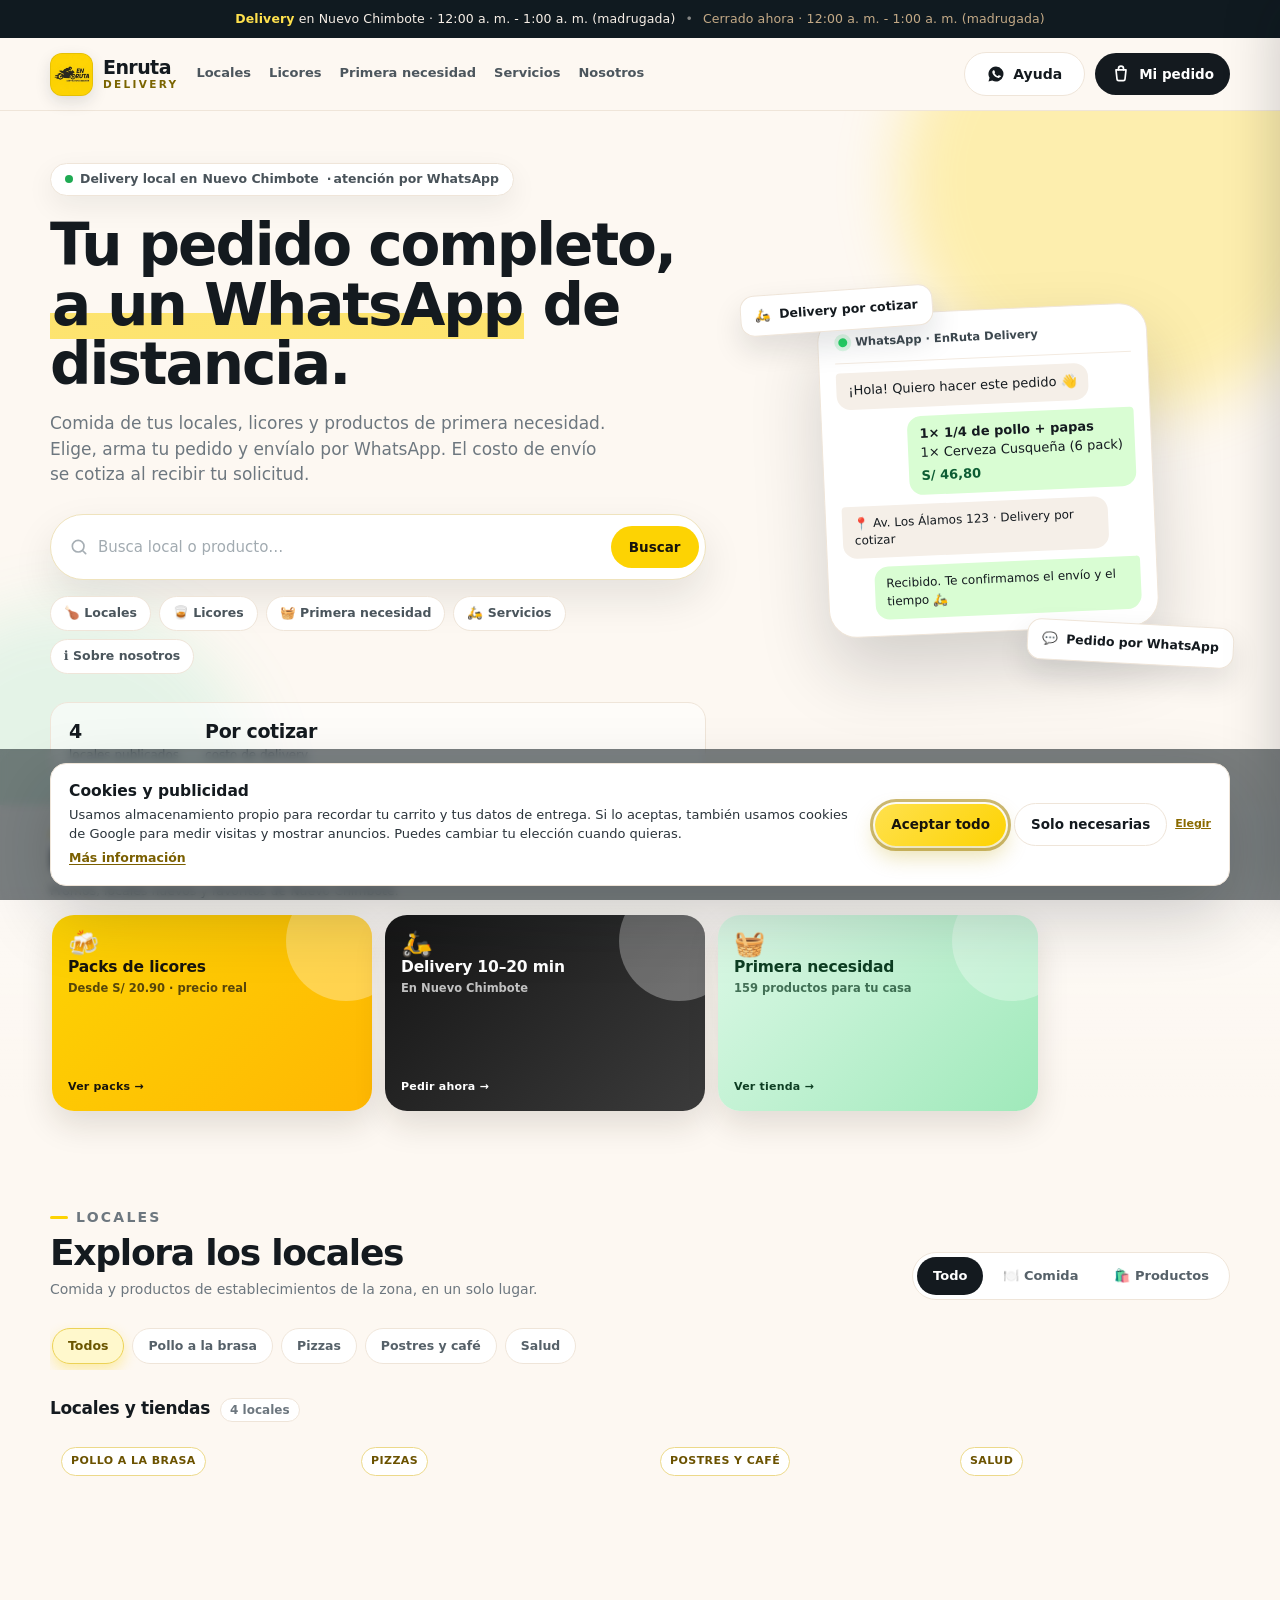
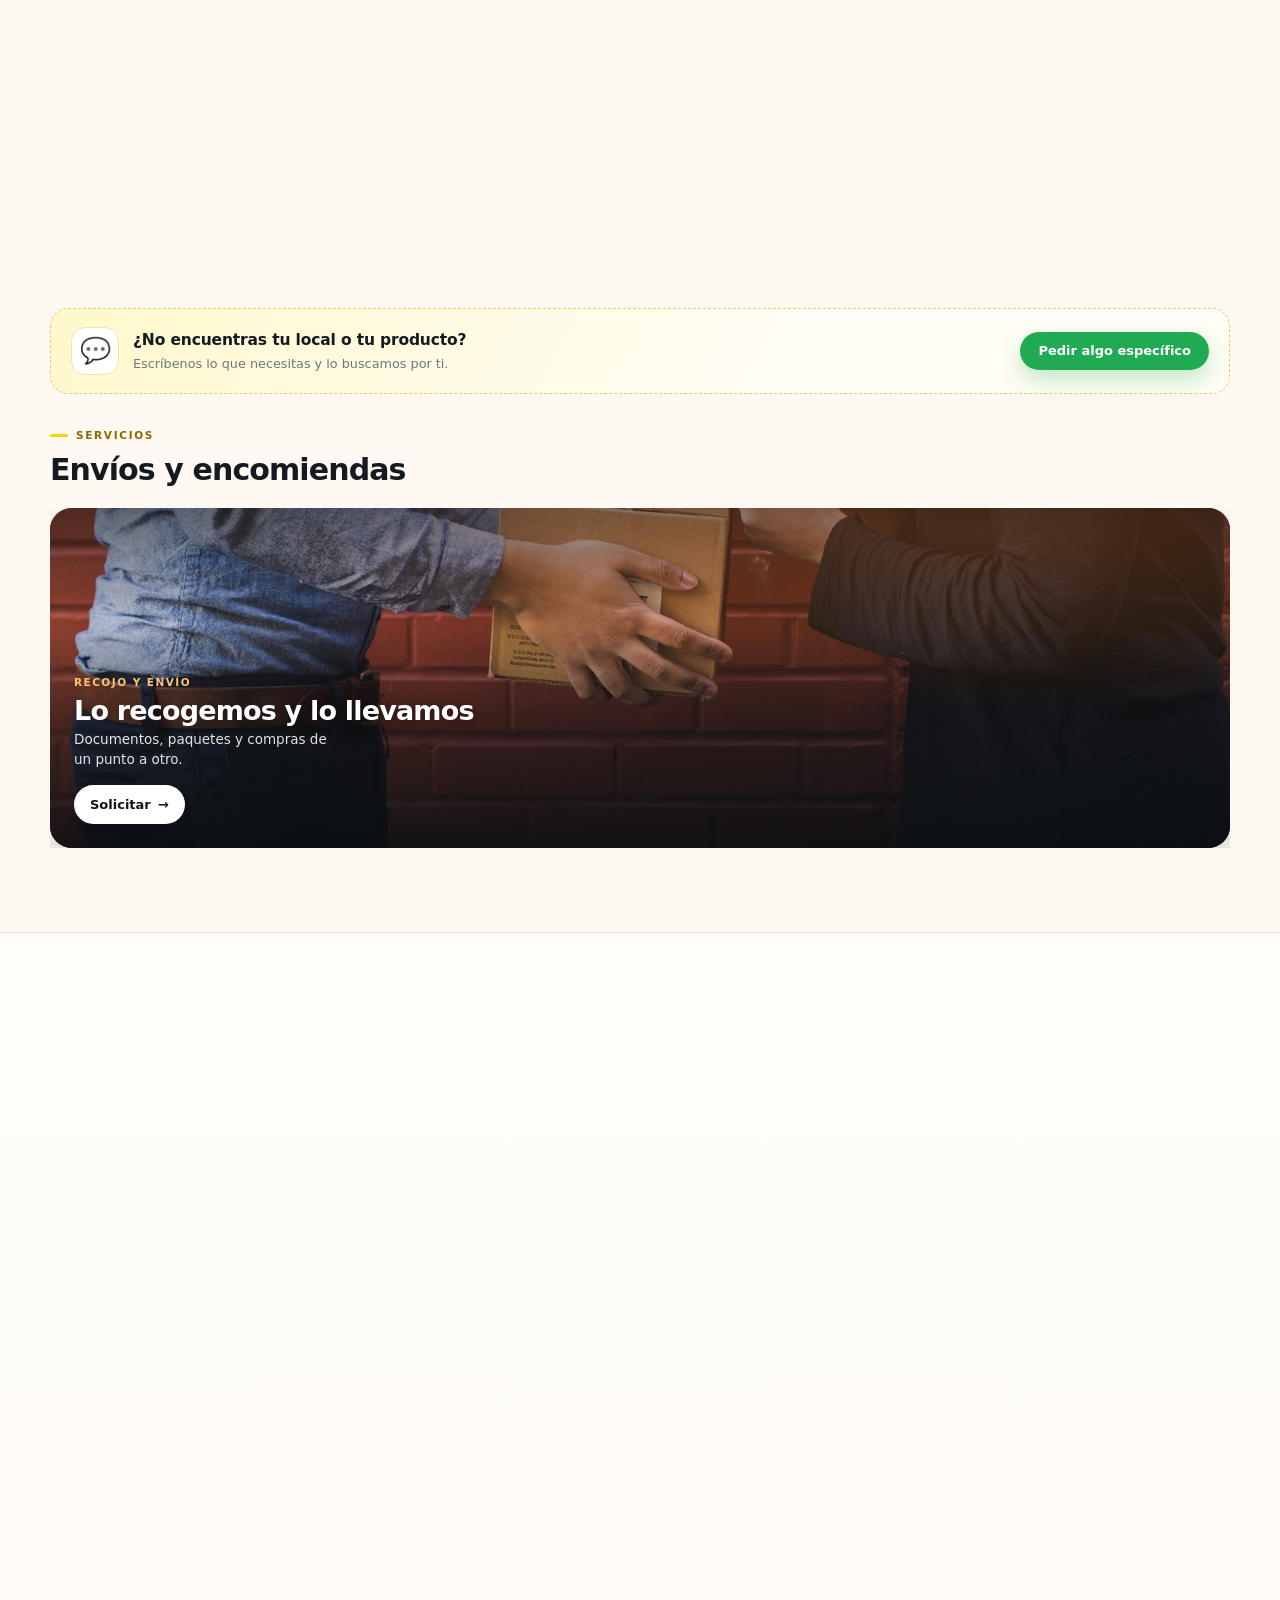
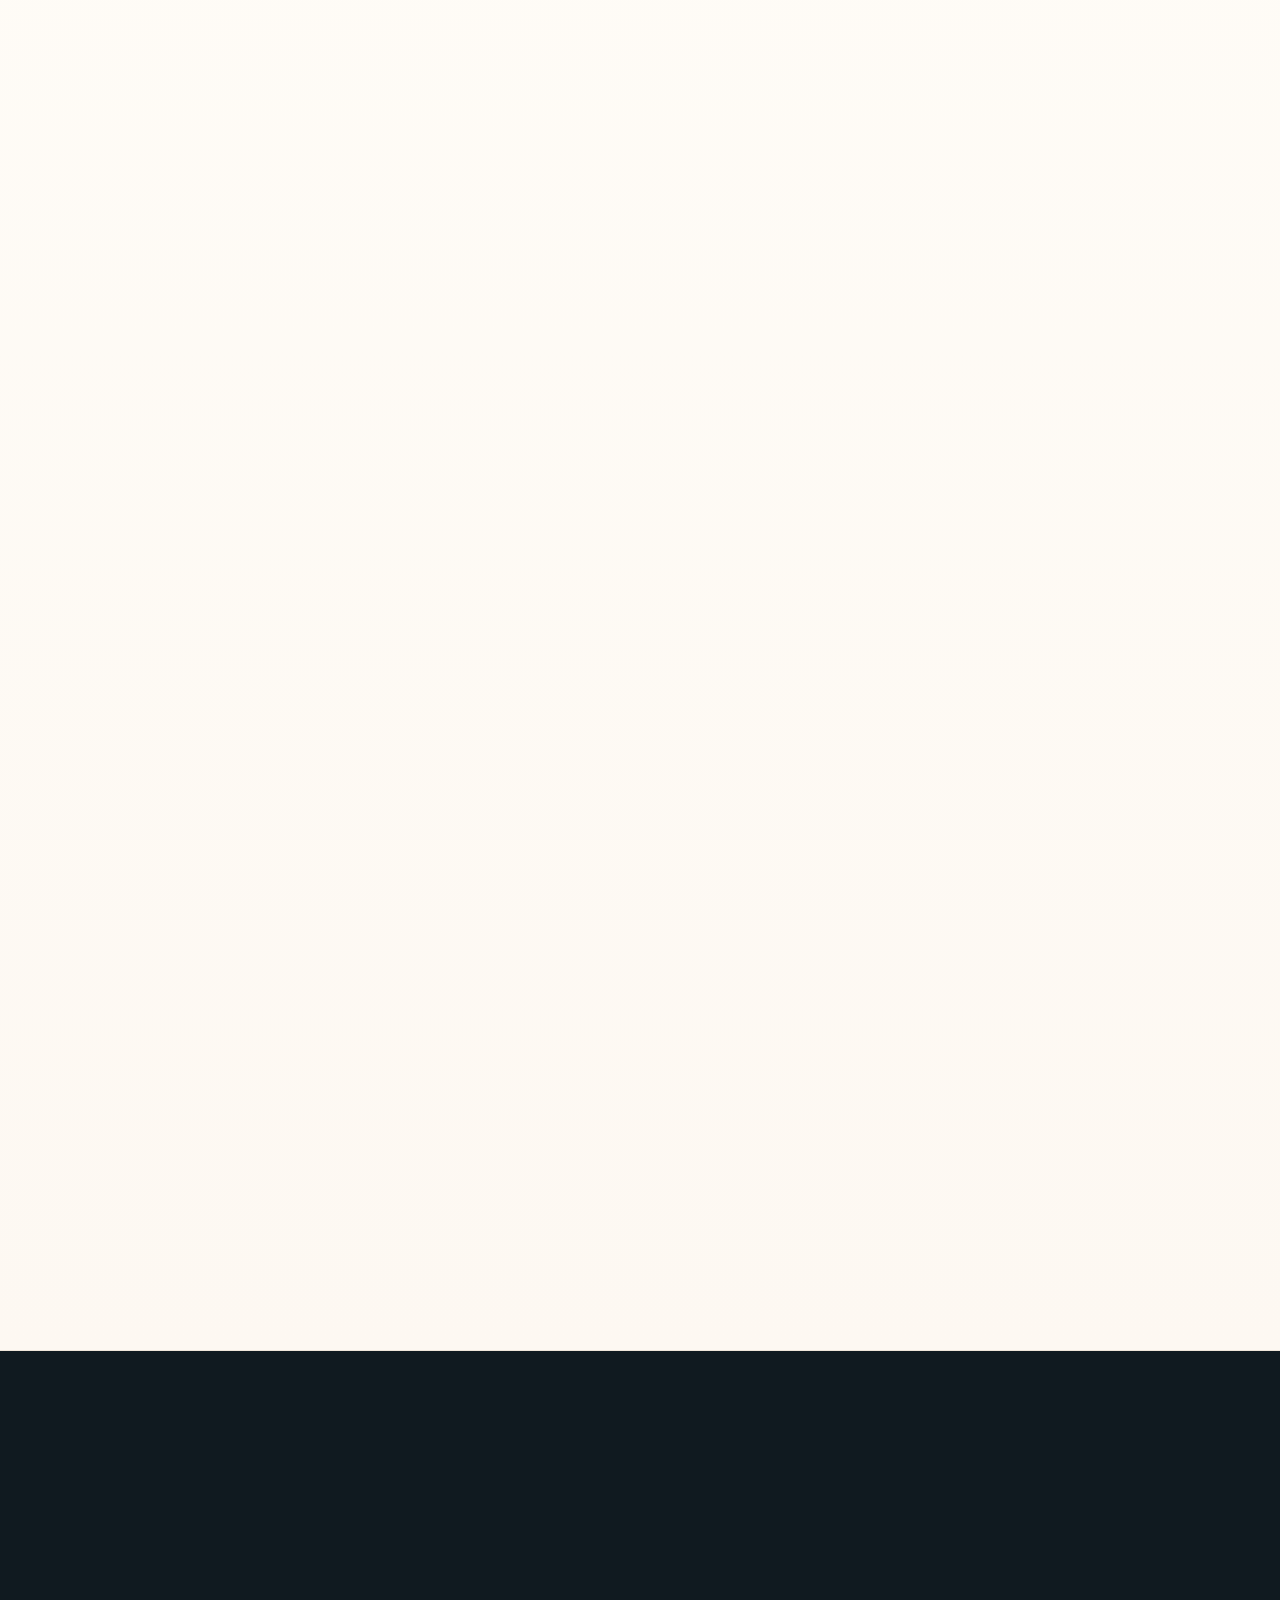
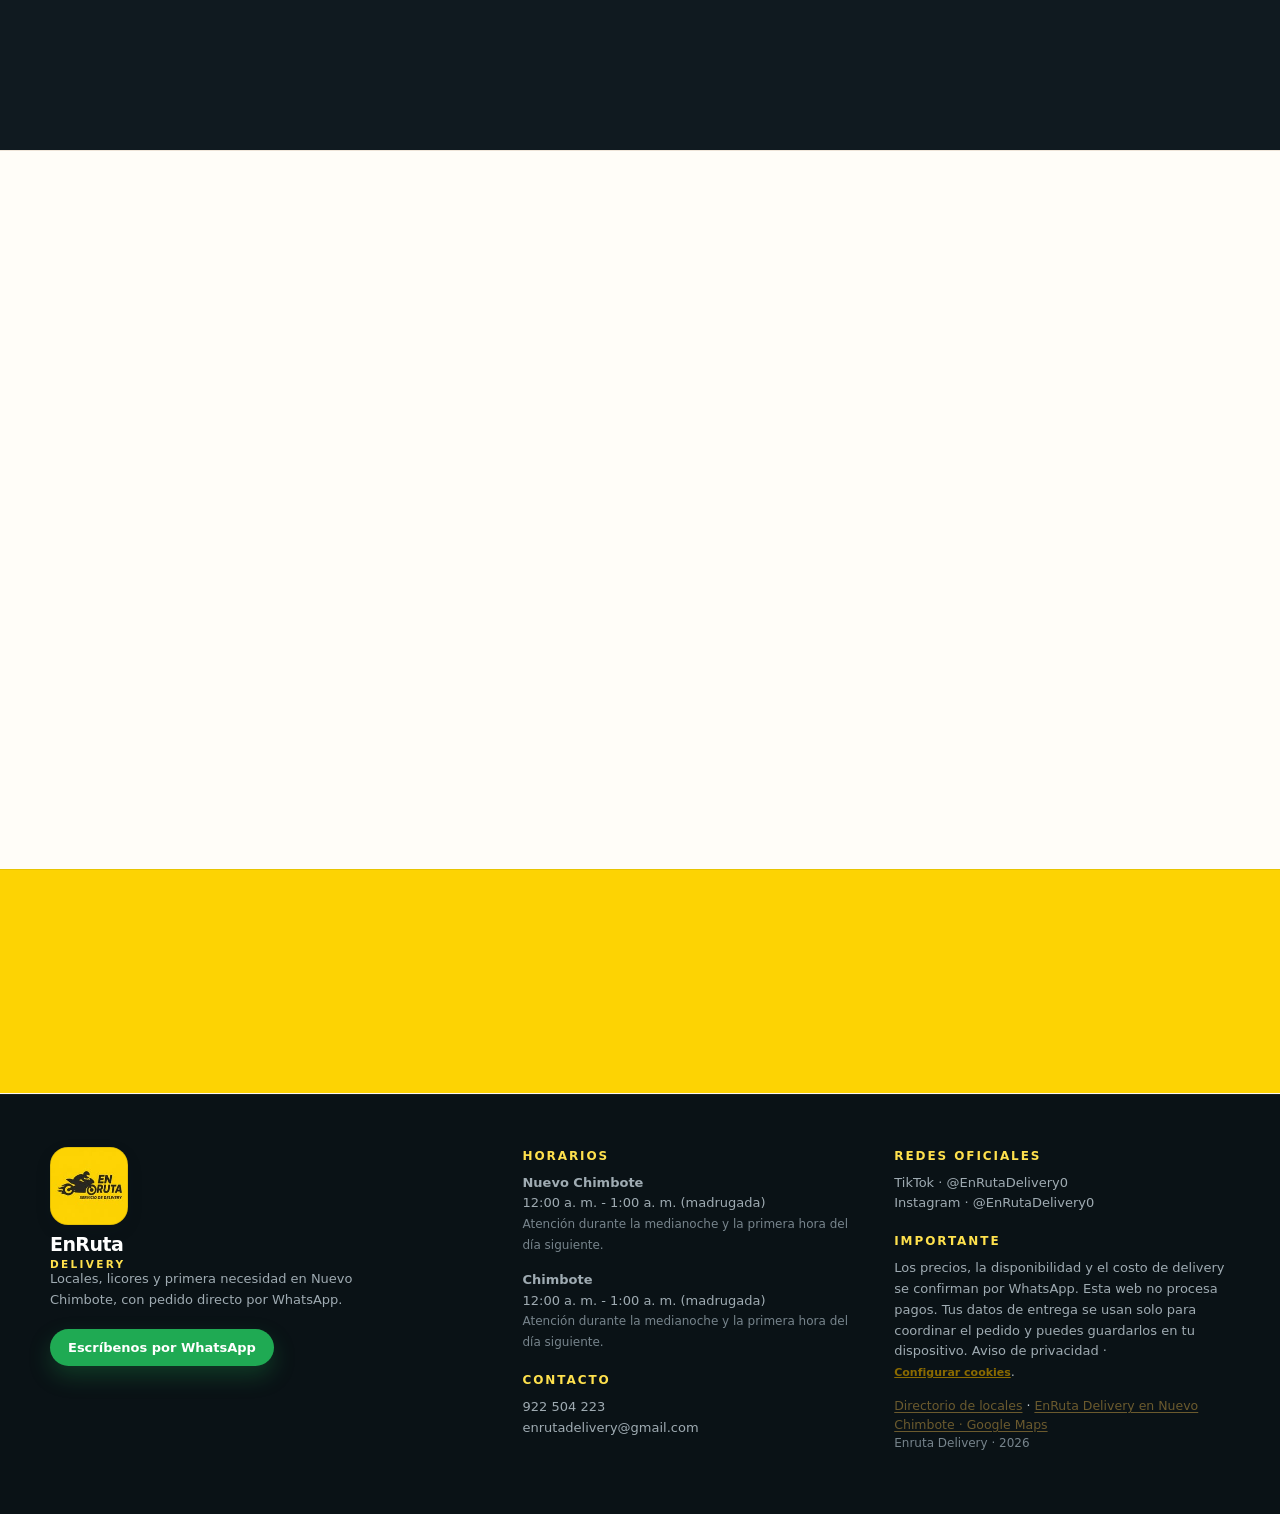
==== commit 6261059e: "Rediseño de promos, editor visual flexible y notificaciones push con suscripción voluntaria" ====
--- a/index.html
+++ b/index.html
@@ -32,9 +32,9 @@
   <!-- Google AdSense: cuando tengas tu ID, agrega aquí:
        <meta name="google-adsense-account" content="ca-pub-XXXXXXXXXXXXXXXX"> -->
   <link rel="icon" type="image/jpeg" href="assets/marca.jpg">
-  <link rel="apple-touch-icon" href="assets/app/icono-192.png">
-  <link rel="icon" type="image/png" sizes="192x192" href="assets/app/icono-192.png">
-  <link rel="stylesheet" href="css/styles.css?v=40">
+  <link rel="apple-touch-icon" href="assets/app/icono-192.png?v=2">
+  <link rel="icon" type="image/png" sizes="192x192" href="assets/app/icono-192.png?v=2">
+  <link rel="stylesheet" href="css/styles.css?v=42">
 </head>
 <body id="inicio">
 
@@ -138,11 +138,14 @@
       <div class="wrap">
         <div class="strip-head">
           <div>
-            <p class="section-kicker">Para pedir hoy</p>
-            <h2>Promos y novedades</h2>
-          </div>
+            <p class="section-kicker">Selección EnRuta</p>
+            <h2>Recomendado para hoy</h2>
+            <p class="strip-subtitle">Promos, locales nuevos y favoritos de Nuevo Chimbote.</p>
+          </div>
+          <button class="push-optin" id="pushOptIn" type="button" aria-label="Activar notificaciones de promociones de EnRuta" title="Solo enviaremos avisos seleccionados; puedes desactivarlos aquí." hidden>🔔 <span>Recibir avisos</span></button>
         </div>
         <div class="strip-row" id="promosLista"></div>
+        <p class="push-privacy" id="pushPrivacy" hidden>Solo te enviaremos promociones y novedades de EnRuta. Puedes desactivarlas cuando quieras.</p>
       </div>
     </section>
 
@@ -696,11 +699,11 @@
   <div class="install-modal" id="installModal" hidden role="dialog" aria-modal="true" aria-labelledby="installTitle">
     <div class="install-card">
       <button class="install-close" type="button" id="installClose" aria-label="Cerrar aviso">✕</button>
-      <img class="install-icon" src="assets/app/icono-192.png" alt="Icono de EnRuta Delivery" width="72" height="72">
-      <h2 id="installTitle">Instala EnRuta</h2>
-      <p class="install-text">Ten tus locales y tu pedido a un toque, a pantalla completa y sin abrir el navegador.</p>
+      <img class="install-icon" src="assets/app/icono-192.png?v=2" alt="Icono de EnRuta Delivery" width="72" height="72">
+      <h2 id="installTitle">Añade EnRuta al inicio</h2>
+      <p class="install-text">Abre EnRuta desde el icono de tu pantalla de inicio, como una app. No descargamos una app de tienda.</p>
       <p class="install-hint" id="installHint" hidden></p>
-      <button class="btn btn-brand btn-block" type="button" id="installGo">Instalar app</button>
+      <button class="btn btn-brand btn-block" type="button" id="installGo">Añadir EnRuta</button>
       <button class="btn btn-ghost btn-block" type="button" id="installLater">Ahora no</button>
       <p class="install-small">Solo te lo mostramos una vez.</p>
     </div>
@@ -736,6 +739,6 @@
     </div>
   </noscript>
 
-  <script src="js/arranque.js?v=33" defer></script>
+  <script src="js/arranque.js?v=36" defer></script>
 </body>
 </html>
--- a/css/styles.css
+++ b/css/styles.css
@@ -4080,6 +4080,185 @@
 .footer-seo { margin-top: 14px; font-size: 12.5px; }
 .footer-seo a { color: #6b5a2e; text-decoration: underline; text-underline-offset: 2px; }
 
+/* Recomendaciones: una sola fila editorial, con fotos y jerarquía clara. */
+.strip {
+  padding: 14px 0 5px;
+  background: linear-gradient(180deg, rgba(255,255,255,.35), transparent 90%);
+}
+.strip-head { align-items: center; margin-bottom: 12px; }
+.strip-head h2 { font-size: clamp(22px, 5vw, 29px); }
+.strip-subtitle { margin-top: 5px; color: var(--muted); font-size: 12.5px; }
+.push-optin {
+  flex: 0 0 auto;
+  display: inline-flex;
+  align-items: center;
+  gap: 6px;
+  border: 1px solid #ecd990;
+  border-radius: 999px;
+  background: #fff9dc;
+  color: #5d4c00;
+  padding: 9px 12px;
+  font: inherit;
+  font-size: 11.5px;
+  font-weight: 850;
+  cursor: pointer;
+  box-shadow: 0 5px 14px rgba(93,76,0,.08);
+}
+.push-optin[hidden] { display: none; }
+.push-optin.is-subscribed { border-color: #b5e4c4; background: #effaf2; color: #176b38; }
+.push-optin:disabled { opacity: .65; cursor: wait; }
+.push-privacy { margin: -3px 2px 8px; color: var(--muted); font-size: 11px; }
+.strip-row { gap: 13px; padding: 2px 2px 15px; }
+.promo-card {
+  width: clamp(268px, 76vw, 320px);
+  min-height: 196px;
+  border-radius: 22px;
+  padding: 16px;
+  box-shadow: 0 14px 32px rgba(35,28,16,.13);
+}
+.promo-custom {
+  min-height: 196px;
+  justify-content: flex-end;
+  isolation: isolate;
+}
+.promo-custom::after { display: none; }
+.promo-kicker {
+  position: absolute;
+  z-index: 2;
+  top: 13px;
+  left: 14px;
+  border: 1px solid rgba(255,255,255,.46);
+  border-radius: 999px;
+  padding: 5px 9px;
+  background: rgba(18,17,14,.30);
+  color: #fff;
+  font-size: 9px;
+  line-height: 1;
+  font-weight: 950;
+  letter-spacing: .11em;
+  text-shadow: 0 1px 5px rgba(0,0,0,.3);
+  backdrop-filter: blur(5px);
+}
+.promo-copy {
+  position: relative;
+  z-index: 2;
+  display: flex;
+  flex-direction: column;
+  align-items: flex-start;
+  gap: 4px;
+  max-width: 100%;
+  text-shadow: 0 2px 9px rgba(0,0,0,.5);
+}
+.promo-custom .promo-emoji {
+  display: grid;
+  place-items: center;
+  width: 31px;
+  height: 31px;
+  margin-bottom: 2px;
+  border: 1px solid rgba(255,255,255,.36);
+  border-radius: 10px;
+  background: rgba(255,255,255,.20);
+  font-size: 17px;
+  line-height: 1;
+  backdrop-filter: blur(5px);
+}
+.promo-custom b { font-size: 19px; line-height: 1.12; letter-spacing: -.025em; }
+.promo-custom small { max-width: 95%; font-size: 12px; line-height: 1.3; opacity: .92; }
+.promo-custom .promo-go {
+  margin-top: 8px;
+  padding: 8px 11px;
+  border-radius: 999px;
+  background: #fff;
+  color: #17140c;
+  font-size: 11px;
+  text-shadow: none;
+}
+.novedad-card {
+  width: clamp(244px, 70vw, 286px);
+  border-radius: 22px;
+  box-shadow: 0 12px 28px rgba(35,28,16,.10);
+}
+.novedad-img { height: 112px; }
+.novedad-body { padding: 11px 12px 13px; }
+.novedad-body b { font-size: 14px; }
+.novedad-body small { margin-top: 4px; font-size: 11.5px; }
+.novedad-badge { padding: 5px 9px; font-size: 9px; box-shadow: 0 3px 10px rgba(0,0,0,.14); }
+
+/* El panel de campañas se puede editar cómodamente en móvil y escritorio. */
+.campaign-row {
+  display: grid;
+  grid-template-columns: 22px minmax(0,1fr) auto;
+  align-items: start;
+  gap: 10px;
+  border: 1px solid var(--line);
+  border-radius: 16px;
+  padding: 12px;
+  background: #fff;
+}
+.campaign-main { min-width: 0; display: grid; gap: 9px; }
+.campaign-fields { display: grid; grid-template-columns: repeat(2,minmax(0,1fr)); gap: 8px; }
+.campaign-fields input { min-width: 0; width: 100%; }
+.campaign-fields input:first-child { font-weight: 800; }
+.campaign-fields input:last-child { grid-column: 1 / -1; }
+.campaign-tools { display: flex; align-items: center; gap: 7px; flex-wrap: wrap; }
+.campaign-tools input:not([type="file"]), .campaign-tools select {
+  min-height: 36px;
+  max-width: 150px;
+  border: 1px solid var(--line);
+  border-radius: 9px;
+  background: #fff;
+  color: var(--ink);
+  padding: 6px 9px;
+  font: inherit;
+  font-size: 12px;
+}
+.campaign-tools [data-promo-emoji] { width: 48px; }
+.campaign-tools [data-promo-etiqueta] { width: 126px; }
+.campaign-tools [data-promo-color], .campaign-tools [data-promo-foco] { width: 124px; }
+.campaign-tools [data-promo-boton] { flex: 1 1 120px; }
+.campaign-image { flex: 0 0 auto; width: 68px; height: 48px; display: grid; place-items: center; overflow: hidden; border: 1px solid var(--line); border-radius: 9px; background: #f7f1e8; font-size: 10px; }
+.campaign-image img { width: 100%; height: 100%; object-fit: cover; }
+.campaign-upload { cursor: pointer; }
+.campaign-actions { display: flex; gap: 4px; }
+.push-send-panel {
+  display: grid;
+  grid-template-columns: minmax(160px,1fr) minmax(150px,1fr) minmax(180px,1.2fr) auto;
+  align-items: center;
+  gap: 9px;
+  padding: 13px;
+  border: 1px solid #eadb9a;
+  border-radius: 14px;
+  background: linear-gradient(110deg,#fff9df,#fff);
+}
+.push-send-panel b { font-size: 13px; }
+.push-send-panel p { margin: 2px 0 0; color: var(--muted); font-size: 11px; }
+.push-send-panel input { min-width: 0; width: 100%; }
+
+/* Evitar trabajo de pintado en tarjetas fuera de pantalla. */
+@supports (content-visibility: auto) {
+  #localsGrid .local-card { content-visibility: auto; contain-intrinsic-size: auto 230px; }
+  #market, #servicios, #como-funciona, #nosotros, #contacto { content-visibility: auto; contain-intrinsic-size: auto 720px; }
+}
+
+@media (max-width: 720px) {
+  .strip { padding: 11px 0 3px; }
+  .strip-head { align-items: center; gap: 7px; }
+  .strip-head h2 { font-size: 22px; }
+  .strip-subtitle { max-width: 235px; font-size: 11.5px; }
+  .push-optin { padding: 8px 10px; font-size: 10.5px; }
+  .promo-card { width: min(80vw, 306px); min-height: 192px; }
+  .promo-custom { min-height: 192px; }
+  .novedad-card { width: min(73vw, 278px); }
+  .novedad-img { height: 116px; }
+  .campaign-row { grid-template-columns: 20px minmax(0,1fr); padding: 9px; gap: 7px; }
+  .campaign-main { grid-column: 2; }
+  .campaign-actions { grid-column: 1 / -1; justify-content: flex-end; }
+  .campaign-fields { grid-template-columns: minmax(0,1fr); }
+  .campaign-fields input:last-child { grid-column: auto; }
+  .campaign-tools { gap: 6px; }
+  .push-send-panel { grid-template-columns: 1fr; }
+}
+
 /* Aviso de instalar: una sola vez, al entrar */
 .install-modal {
   position: fixed;
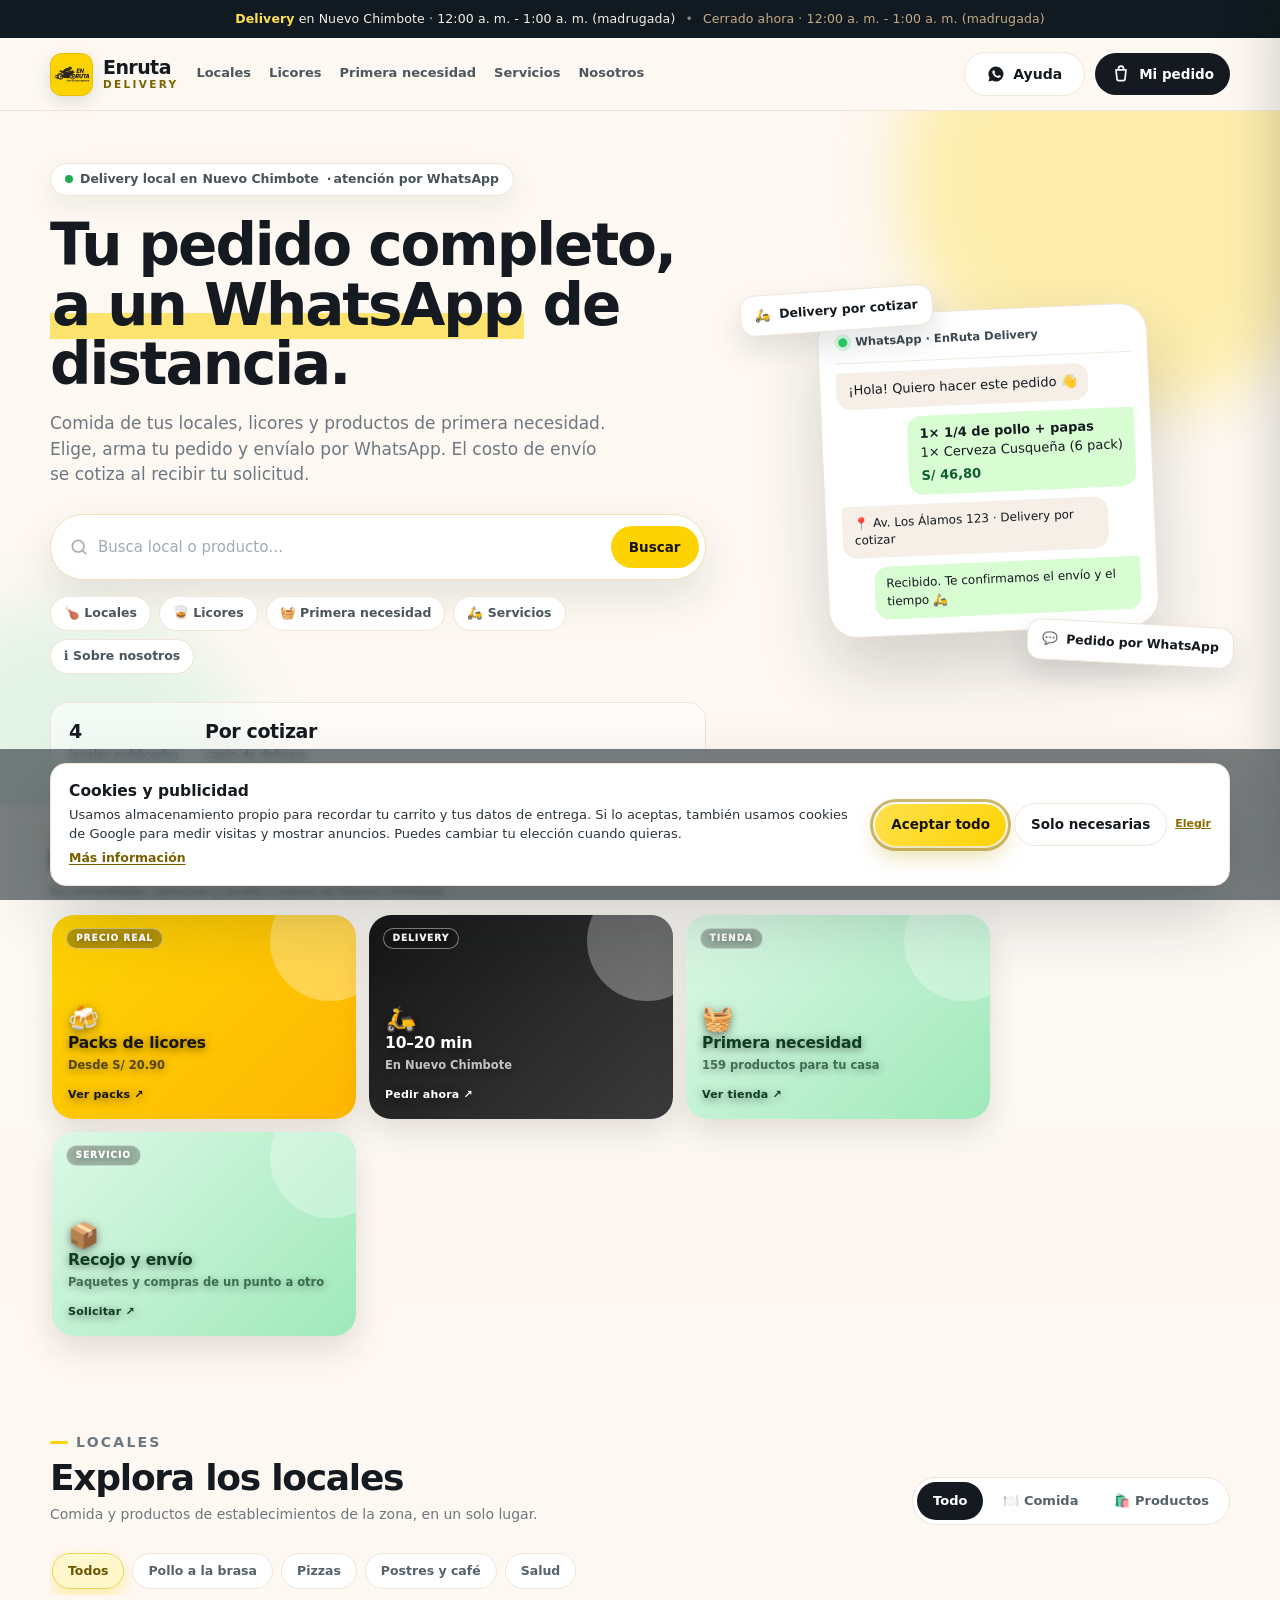
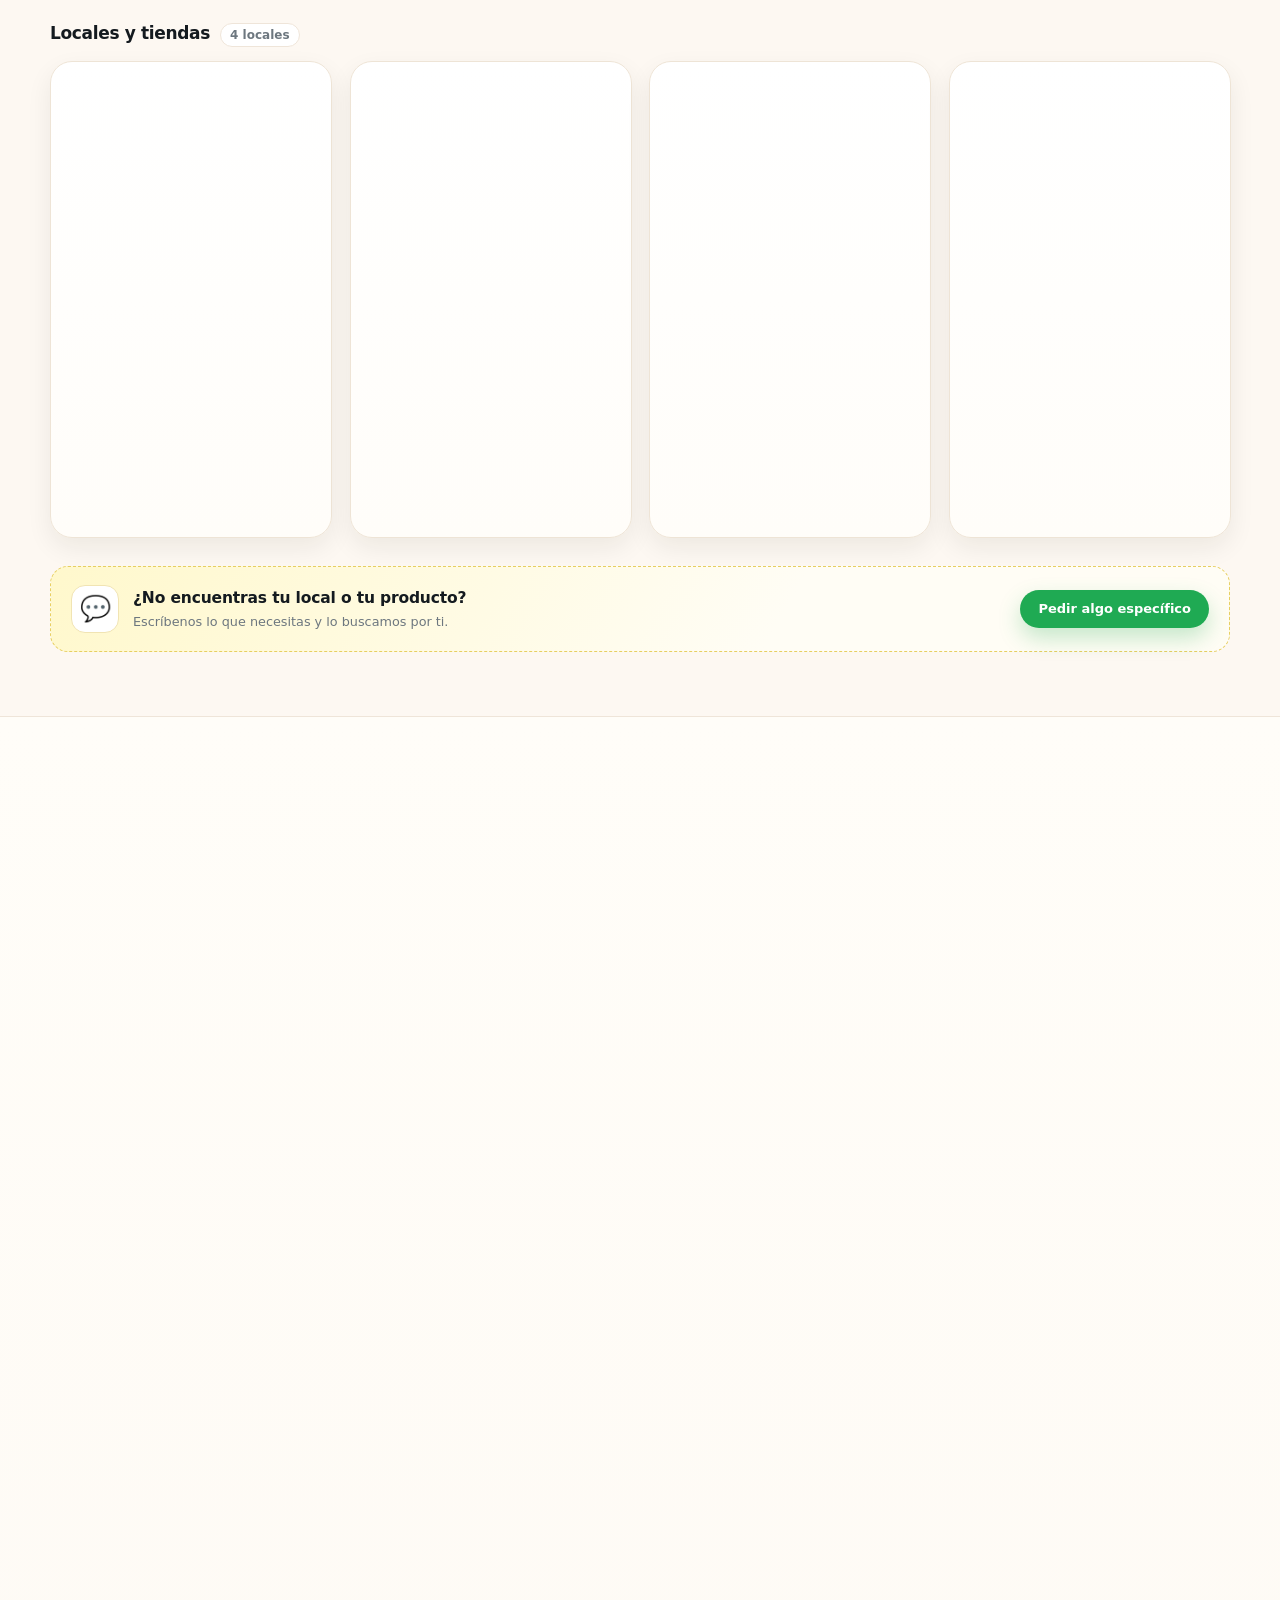
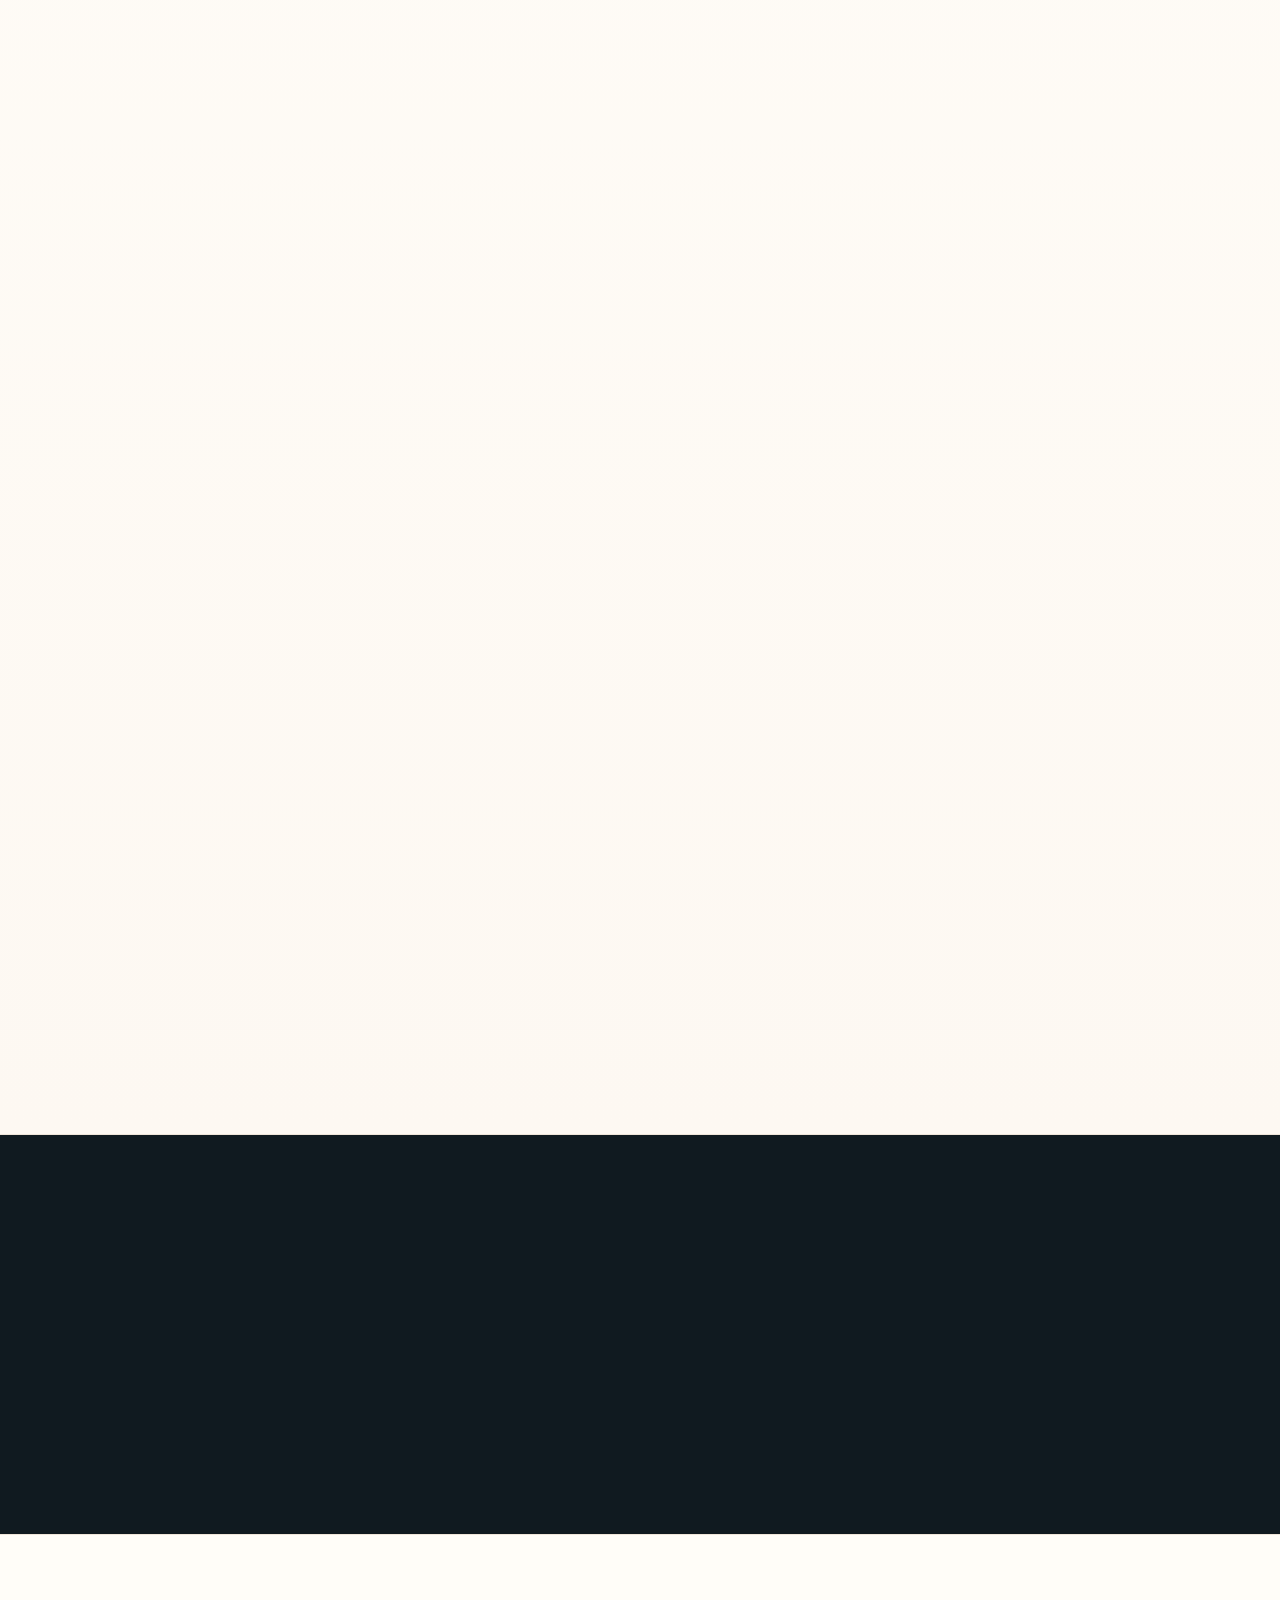
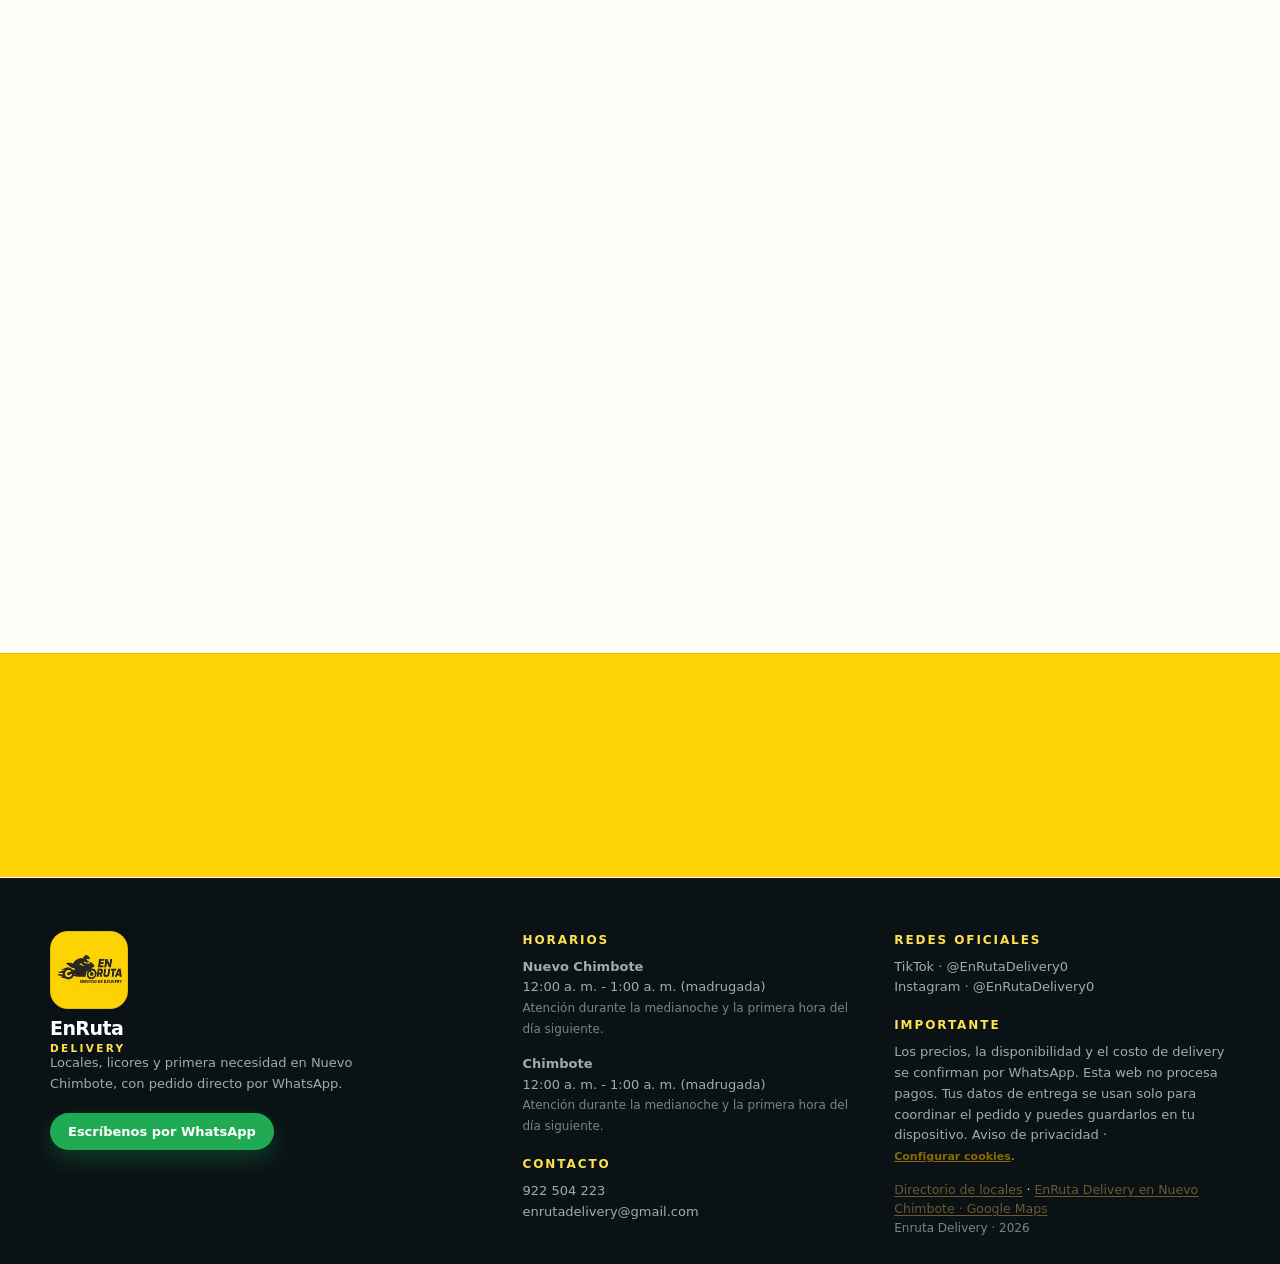
==== commit c78726f6: "Tarjetas uniformes y llamativas, servicios dentro de la franja y novedades editables con color, encu" ====
--- a/index.html
+++ b/index.html
@@ -34,7 +34,7 @@
   <link rel="icon" type="image/jpeg" href="assets/marca.jpg">
   <link rel="apple-touch-icon" href="assets/app/icono-192.png?v=2">
   <link rel="icon" type="image/png" sizes="192x192" href="assets/app/icono-192.png?v=2">
-  <link rel="stylesheet" href="css/styles.css?v=42">
+  <link rel="stylesheet" href="css/styles.css?v=44">
 </head>
 <body id="inicio">
 
@@ -134,13 +134,14 @@
       </div>
     </section>
 
-    <section class="strip" id="promos" aria-label="Promociones">
+    <section class="strip" id="promos" aria-label="Promociones y novedades">
+      <span id="servicios" class="service-anchor" aria-hidden="true"></span>
       <div class="wrap">
         <div class="strip-head">
           <div>
             <p class="section-kicker">Selección EnRuta</p>
-            <h2>Recomendado para hoy</h2>
-            <p class="strip-subtitle">Promos, locales nuevos y favoritos de Nuevo Chimbote.</p>
+            <h2>Promos y novedades</h2>
+            <p class="strip-subtitle">Recomendados, servicios y locales nuevos de Nuevo Chimbote.</p>
           </div>
           <button class="push-optin" id="pushOptIn" type="button" aria-label="Activar notificaciones de promociones de EnRuta" title="Solo enviaremos avisos seleccionados; puedes desactivarlos aquí." hidden>🔔 <span>Recibir avisos</span></button>
         </div>
@@ -197,32 +198,6 @@
           <a class="btn btn-wa" id="customWa" href="#" target="_blank" rel="noopener">Pedir algo específico</a>
         </div>
 
-        <div class="services-head services-head-after">
-          <p class="section-kicker">Servicios</p>
-          <h2>Taximoto y encomiendas</h2>
-        </div>
-
-        <div class="services" id="servicios" aria-label="Servicios EnRuta">
-          <button type="button" class="service-card service-taxi" data-service-open="taximoto" aria-label="Pedir taximoto" aria-haspopup="dialog" aria-controls="serviceSheet">
-            <img class="service-photo" src="assets/servicios/taxi-moto-2.jpg" alt="" width="1024" height="623" loading="lazy" decoding="async">
-            <span class="service-copy">
-              <span class="service-kicker">Taximoto</span>
-              <strong class="service-title">Pide tu moto en minutos</strong>
-              <span class="service-text">De un punto A a un punto B, rápido y seguro.</span>
-            </span>
-            <span class="service-cta">Pedir moto <span aria-hidden="true">→</span></span>
-          </button>
-
-          <button type="button" class="service-card service-envio" data-service-open="envio" aria-haspopup="dialog" aria-controls="serviceSheet">
-            <img class="service-photo" src="assets/servicios/envio.jpg" alt="" width="1600" height="1066" loading="lazy" decoding="async">
-            <span class="service-copy">
-              <span class="service-kicker">Recojo y envío</span>
-              <strong class="service-title">Lo recogemos y lo llevamos</strong>
-              <span class="service-text">Documentos, paquetes y compras de un punto a otro.</span>
-            </span>
-            <span class="service-cta">Solicitar <span aria-hidden="true">→</span></span>
-          </button>
-        </div>
       </div>
     </section>
 
@@ -739,6 +714,6 @@
     </div>
   </noscript>
 
-  <script src="js/arranque.js?v=36" defer></script>
+  <script src="js/arranque.js?v=38" defer></script>
 </body>
 </html>
--- a/css/styles.css
+++ b/css/styles.css
@@ -3849,6 +3849,15 @@
 }
 .promo-custom small { opacity: .9; }
 .promo-custom .promo-emoji { position: relative; z-index: 2; }
+.service-anchor { display: block; scroll-margin-top: 90px; }
+
+/* Todas las tarjetas de la franja miden igual */
+.promo-card.reco-card {
+  width: clamp(258px, 78vw, 304px);
+  min-height: 204px;
+}
+.reco-solid { justify-content: flex-end; }
+.reco-solid .promo-copy { margin-top: auto; }
 
 .promo-amarillo { background: linear-gradient(135deg, #fdd303 0%, #ffb703 100%); color: #17140c; }
 .promo-negro { background: linear-gradient(135deg, #151515 0%, #3b3b3b 100%); color: #fff; }
@@ -4136,6 +4145,7 @@
   line-height: 1;
   font-weight: 950;
   letter-spacing: .11em;
+  text-transform: uppercase;
   text-shadow: 0 1px 5px rgba(0,0,0,.3);
   backdrop-filter: blur(5px);
 }
@@ -4247,6 +4257,7 @@
   .strip-subtitle { max-width: 235px; font-size: 11.5px; }
   .push-optin { padding: 8px 10px; font-size: 10.5px; }
   .promo-card { width: min(80vw, 306px); min-height: 192px; }
+  .promo-card.reco-card { width: min(82vw, 304px); min-height: 200px; }
   .promo-custom { min-height: 192px; }
   .novedad-card { width: min(73vw, 278px); }
   .novedad-img { height: 116px; }
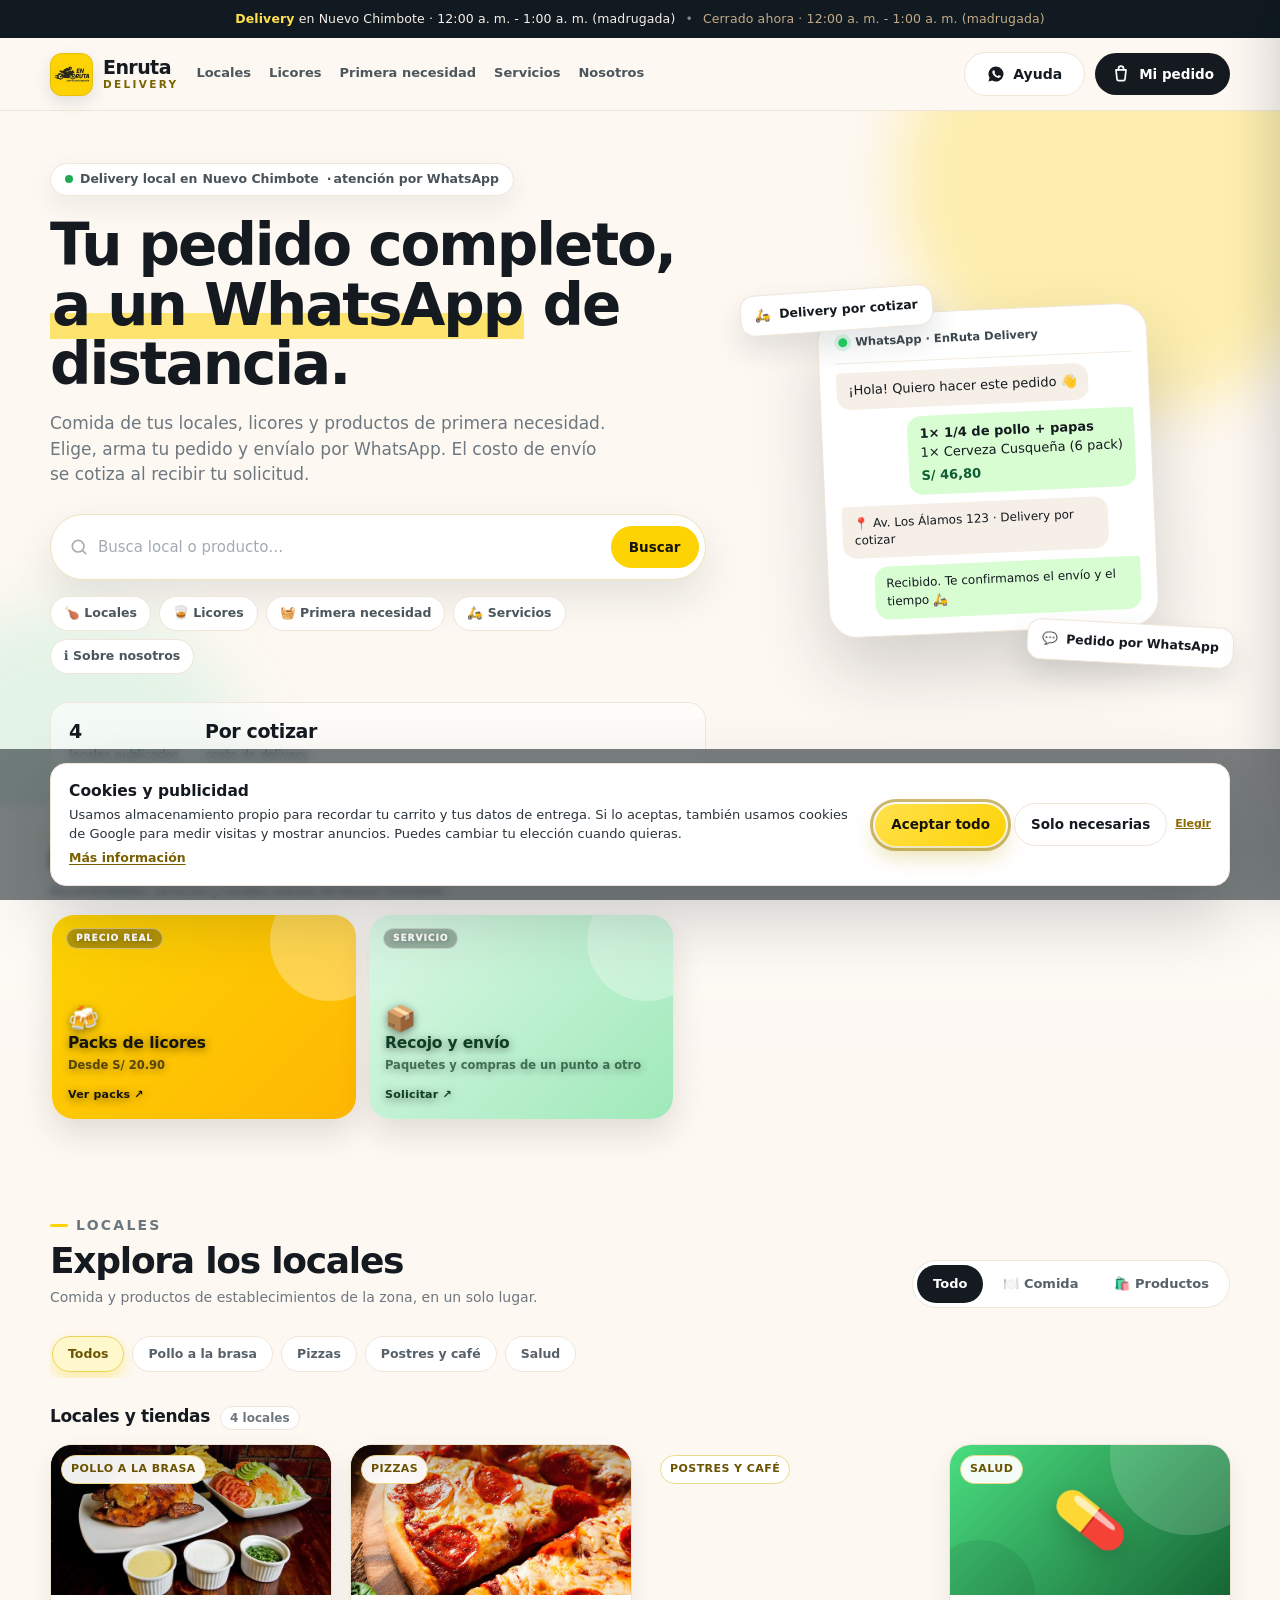
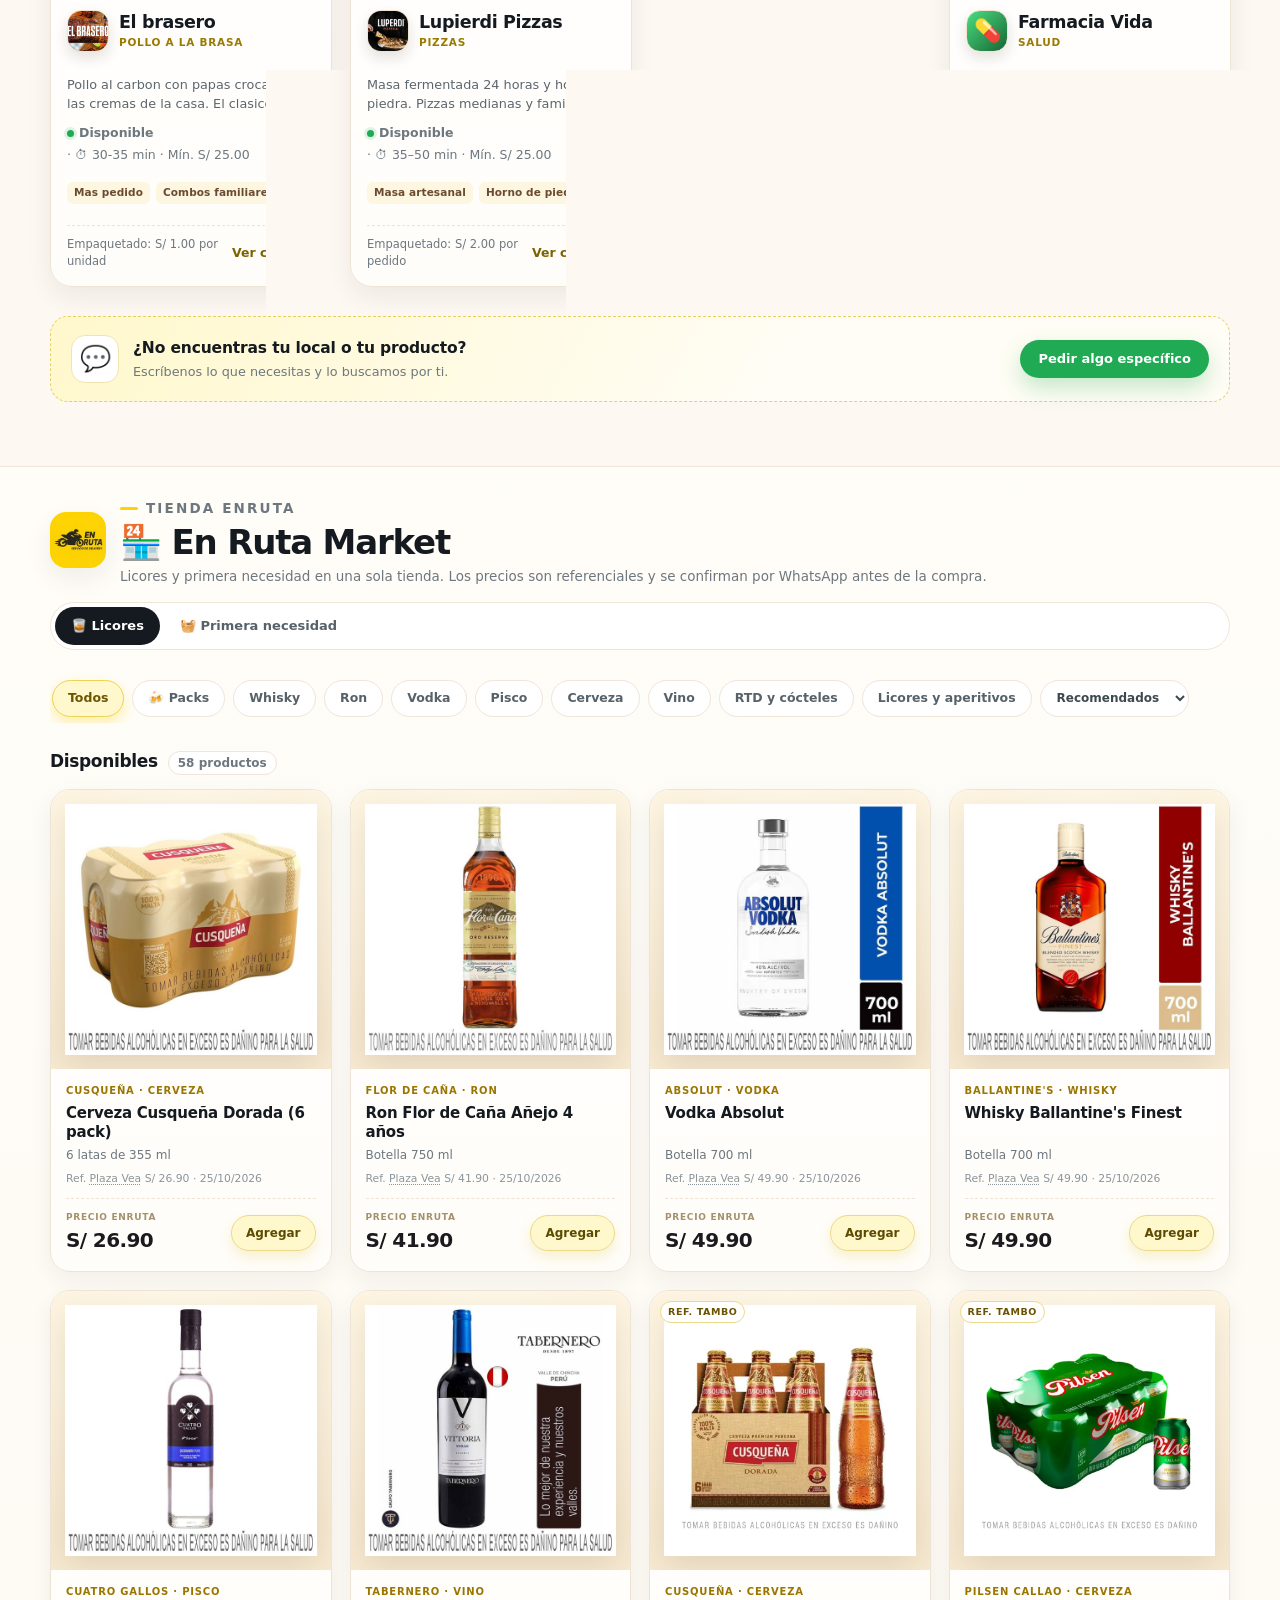
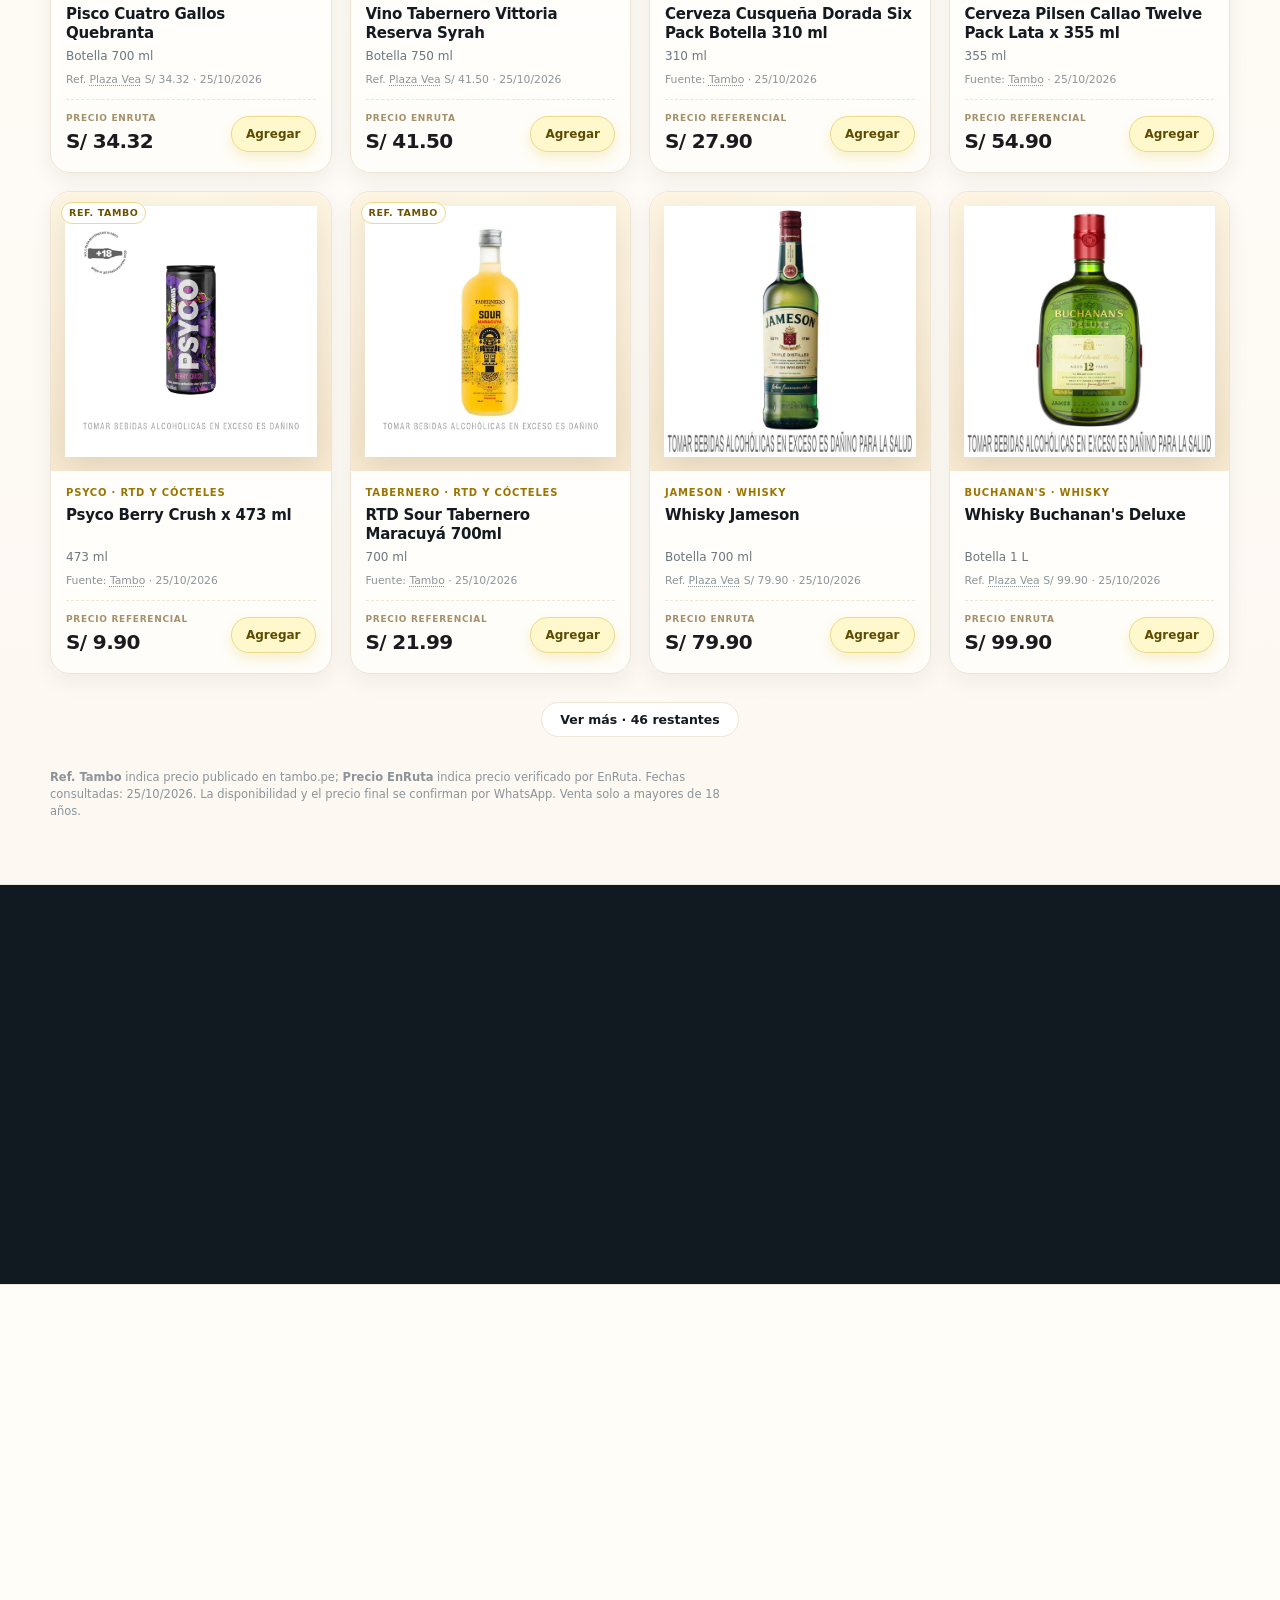
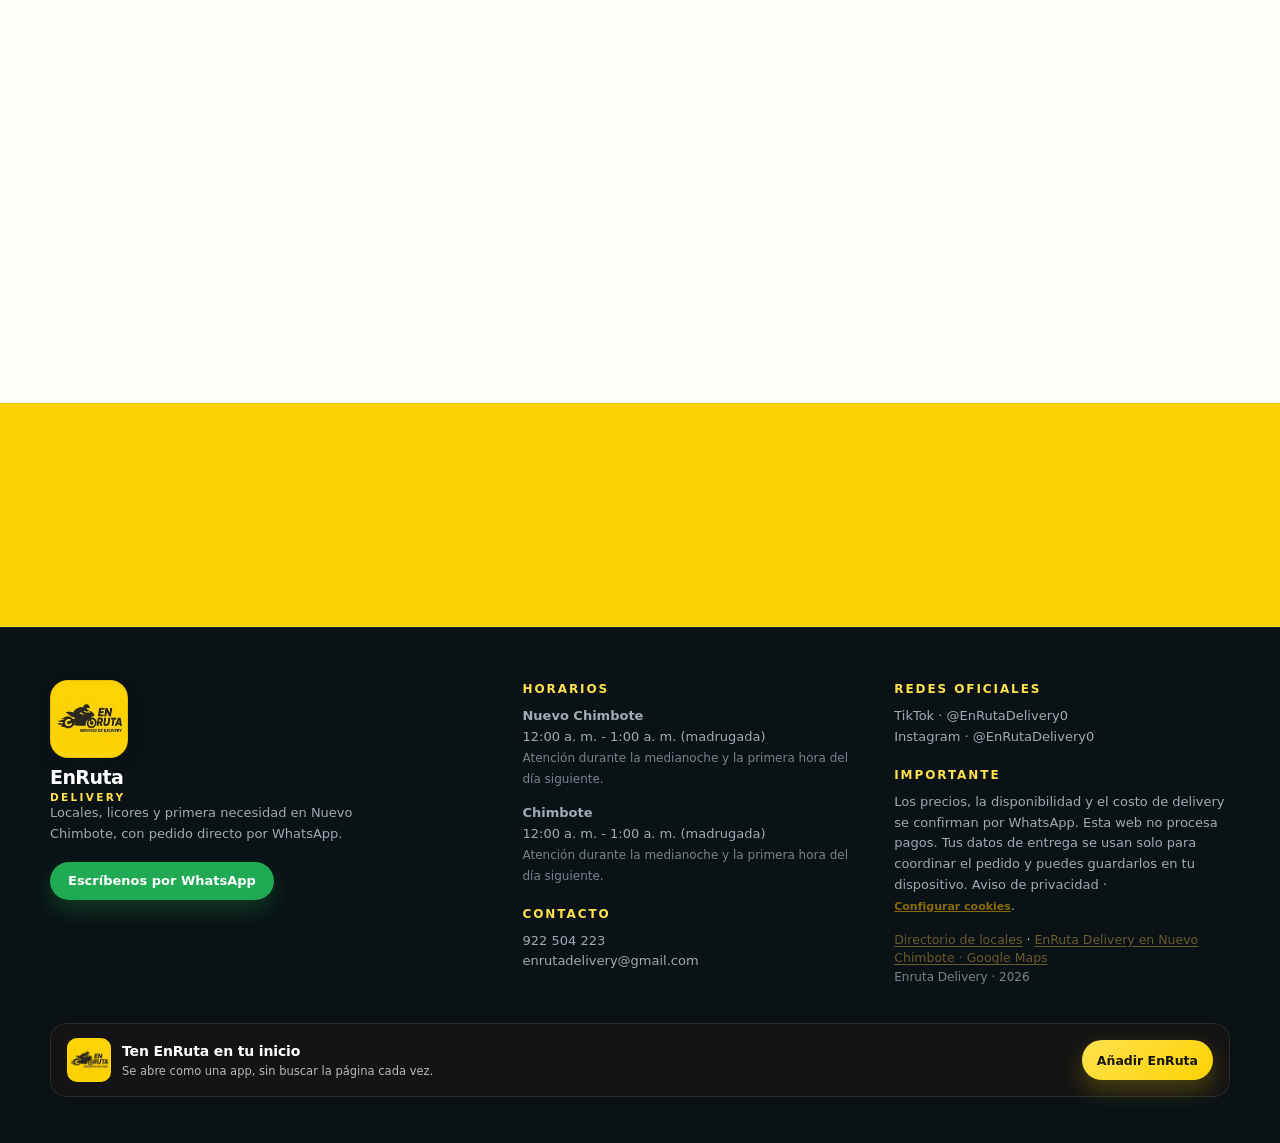
==== commit ad69e936: "Franja sin delivery ni despensa, locales nuevos siempre, recordatorios de pedido e instalar al final" ====
--- a/index.html
+++ b/index.html
@@ -34,7 +34,7 @@
   <link rel="icon" type="image/jpeg" href="assets/marca.jpg">
   <link rel="apple-touch-icon" href="assets/app/icono-192.png?v=2">
   <link rel="icon" type="image/png" sizes="192x192" href="assets/app/icono-192.png?v=2">
-  <link rel="stylesheet" href="css/styles.css?v=44">
+  <link rel="stylesheet" href="css/styles.css?v=46">
 </head>
 <body id="inicio">
 
@@ -374,6 +374,18 @@
         <p class="footer-text small">Enruta Delivery · <span id="year">2026</span><button type="button" class="admin-dot" id="adminDot" tabindex="-1" aria-label="Acceso al panel de administración"></button></p>
       </div>
     </div>
+    <div class="wrap">
+      <div class="install-footer" id="installFooter" hidden>
+        <div class="install-footer-copy">
+          <img src="assets/app/icono-192.png?v=2" alt="" width="44" height="44" loading="lazy">
+          <div>
+            <b>Ten EnRuta en tu inicio</b>
+            <p>Se abre como una app, sin buscar la página cada vez.</p>
+          </div>
+        </div>
+        <button class="btn btn-brand" type="button" id="installFooterBtn">Añadir EnRuta</button>
+      </div>
+    </div>
   </footer>
 
   <div class="overlay" id="overlay" hidden></div>
@@ -680,7 +692,7 @@
       <p class="install-hint" id="installHint" hidden></p>
       <button class="btn btn-brand btn-block" type="button" id="installGo">Añadir EnRuta</button>
       <button class="btn btn-ghost btn-block" type="button" id="installLater">Ahora no</button>
-      <p class="install-small">Solo te lo mostramos una vez.</p>
+      <p class="install-small">Quedará como un icono en tu pantalla de inicio.</p>
     </div>
   </div>
 
@@ -714,6 +726,6 @@
     </div>
   </noscript>
 
-  <script src="js/arranque.js?v=38" defer></script>
+  <script src="js/arranque.js?v=40" defer></script>
 </body>
 </html>
--- a/css/styles.css
+++ b/css/styles.css
@@ -4346,6 +4346,40 @@
   color: #9a9285;
 }
 
+/* Instalar al final de la página, sin interrumpir al entrar */
+.install-footer {
+  display: flex;
+  align-items: center;
+  gap: 14px;
+  margin-top: 22px;
+  padding: 14px 16px;
+  border-radius: 16px;
+  background: #141414;
+  color: #fff;
+  border: 1px solid #2c2c2c;
+}
+.install-footer[hidden] { display: none; }
+.install-footer-copy {
+  display: flex;
+  align-items: center;
+  gap: 11px;
+  flex: 1 1 auto;
+  min-width: 0;
+}
+.install-footer-copy img {
+  width: 44px;
+  height: 44px;
+  border-radius: 10px;
+  flex: 0 0 auto;
+}
+.install-footer b { display: block; font-size: 14px; letter-spacing: -.01em; }
+.install-footer p { margin: 2px 0 0; font-size: 11.5px; color: #b9b9b9; line-height: 1.35; }
+.install-footer .btn { flex: 0 0 auto; min-height: 40px; padding: 0 15px; font-size: 12.5px; }
+@media (max-width: 560px) {
+  .install-footer { flex-wrap: wrap; gap: 10px; }
+  .install-footer .btn { width: 100%; }
+}
+
 /* Menos movimiento si el sistema lo pide */
 @media (prefers-reduced-motion: reduce) {
   .reveal { opacity: 1; transform: none; transition: none; }
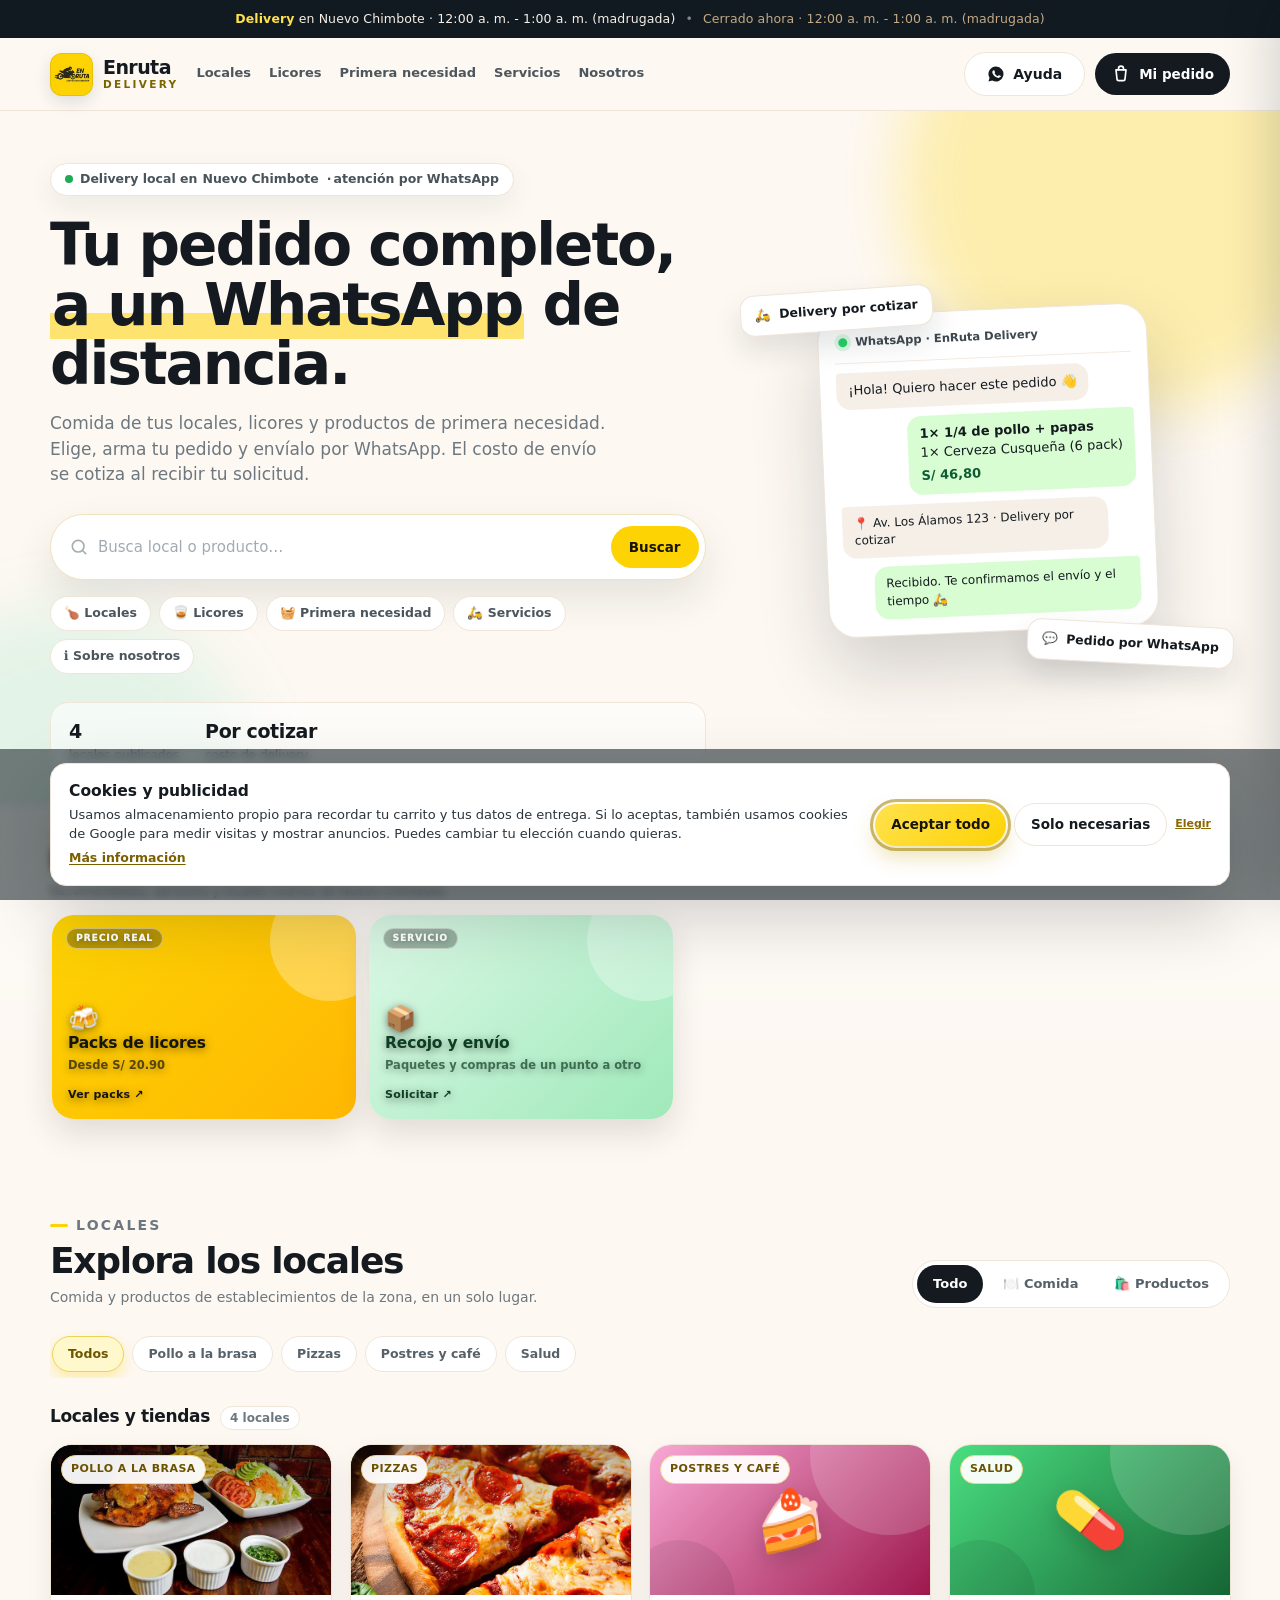
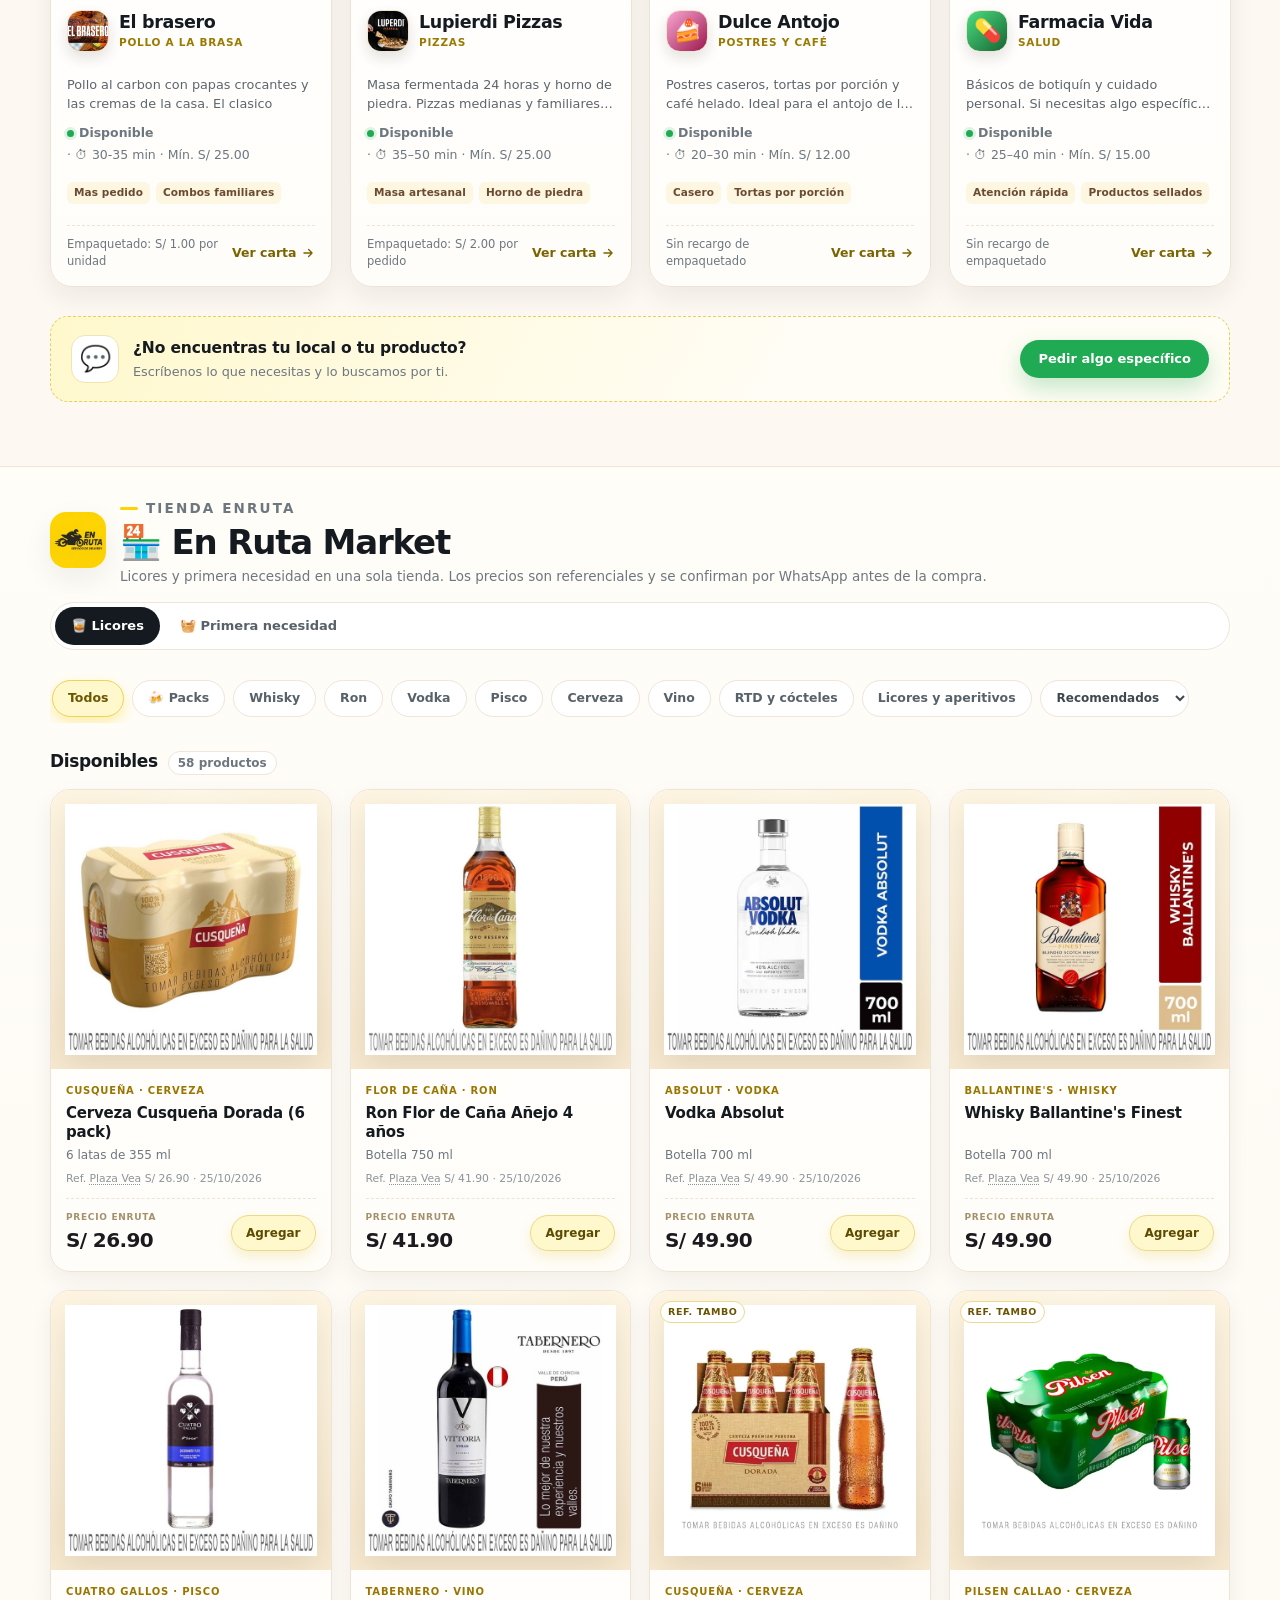
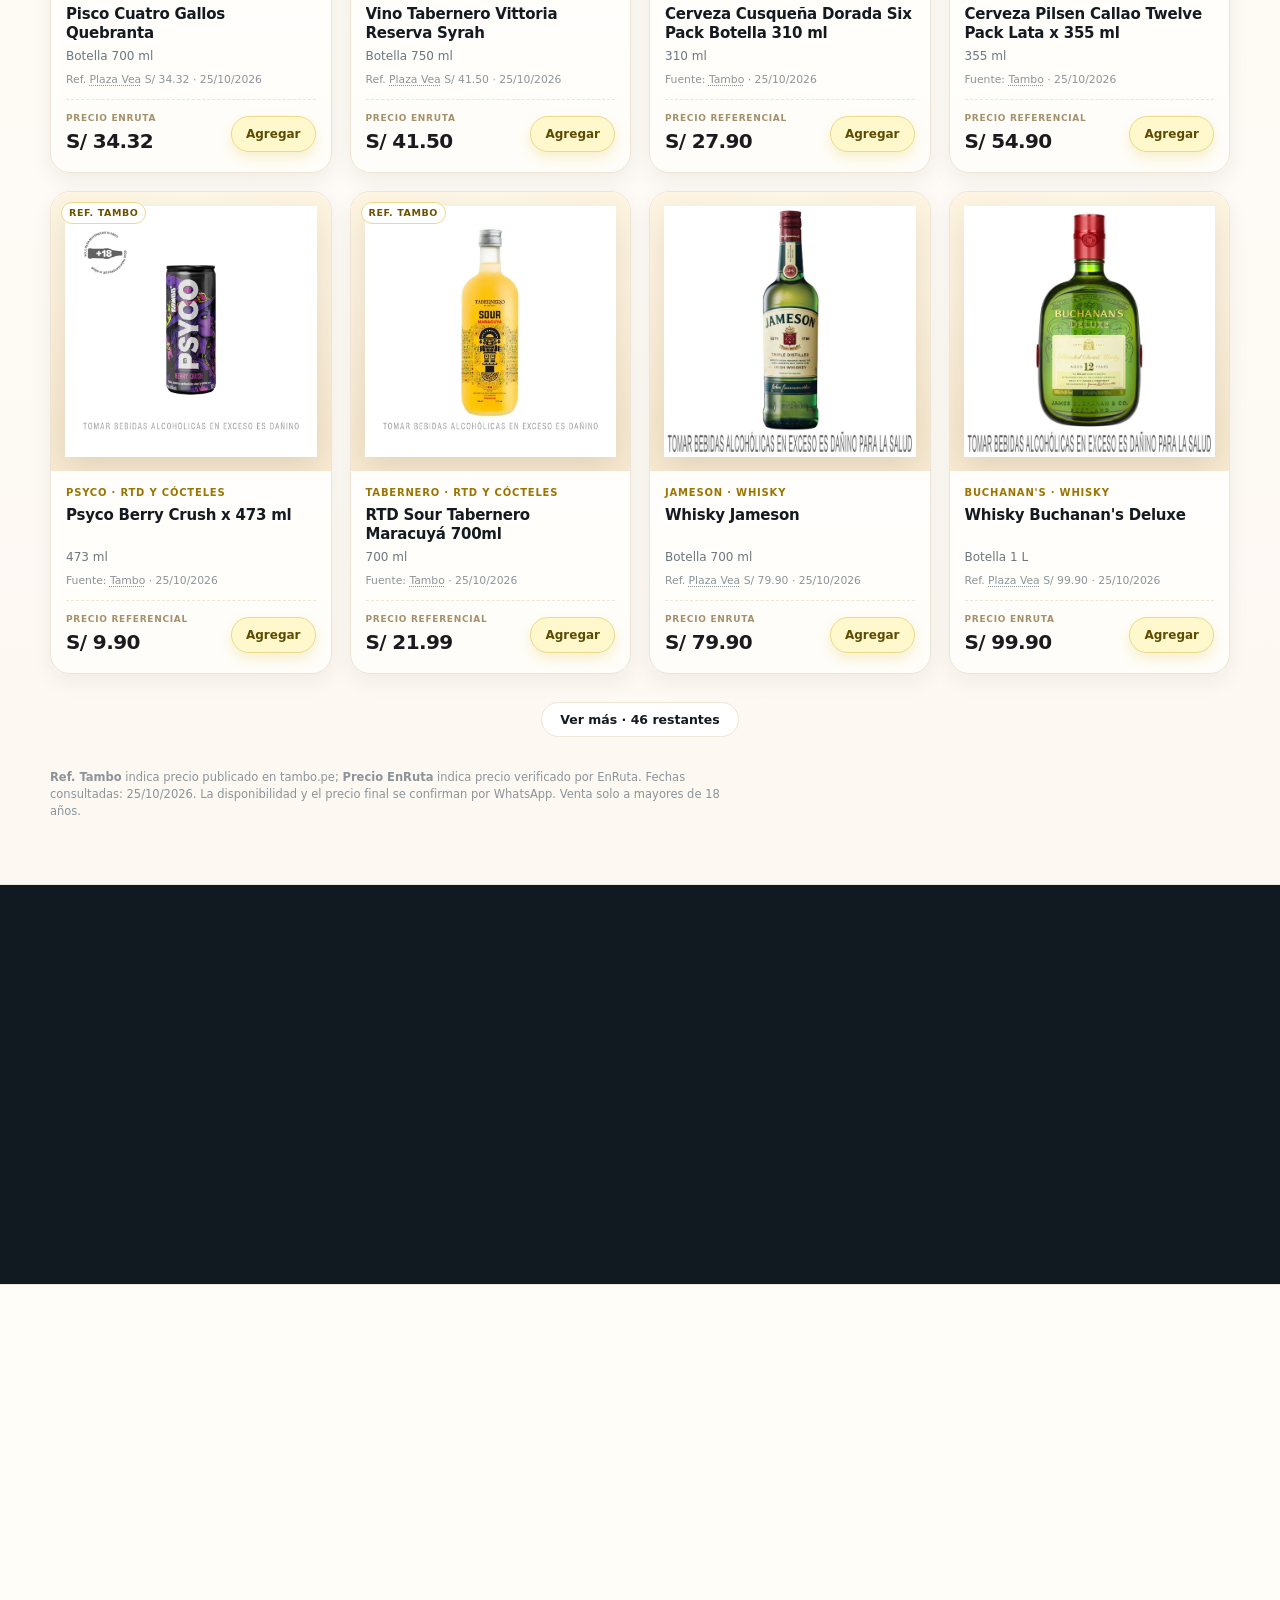
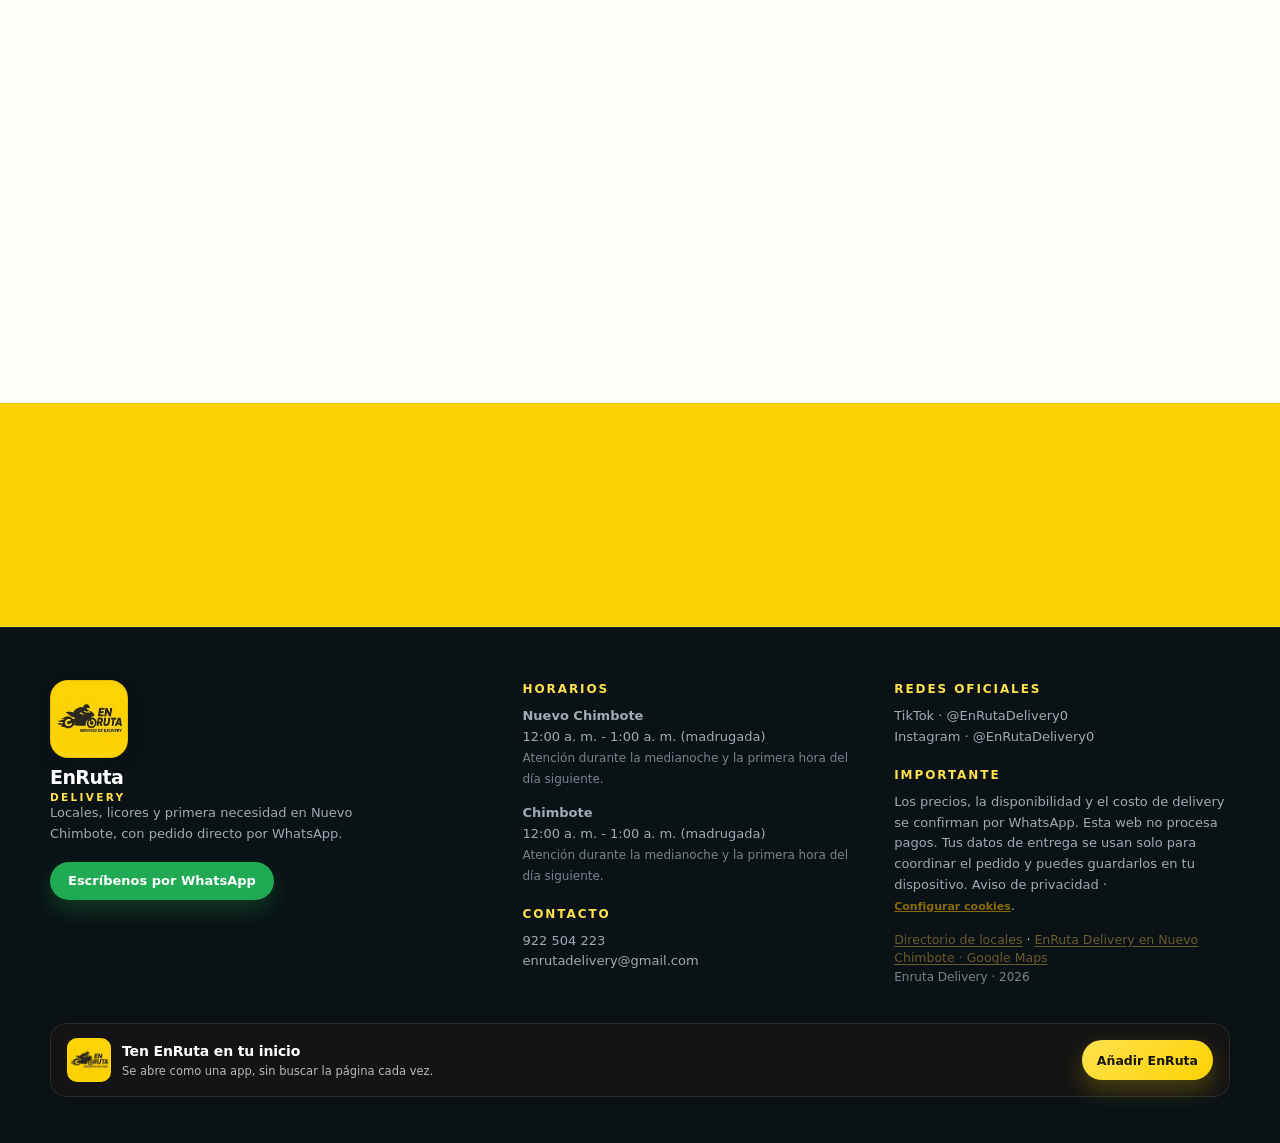
==== commit 22aea544: "Buscador movil centrado: contenedor con min-width cero y una sola X" ====
--- a/index.html
+++ b/index.html
@@ -34,7 +34,7 @@
   <link rel="icon" type="image/jpeg" href="assets/marca.jpg">
   <link rel="apple-touch-icon" href="assets/app/icono-192.png?v=2">
   <link rel="icon" type="image/png" sizes="192x192" href="assets/app/icono-192.png?v=2">
-  <link rel="stylesheet" href="css/styles.css?v=46">
+  <link rel="stylesheet" href="css/styles.css?v=48">
 </head>
 <body id="inicio">
 
--- a/css/styles.css
+++ b/css/styles.css
@@ -165,7 +165,13 @@
   font-size: 14.5px;
 }
 .search input::placeholder { color: #a2abb1; }
-.search input::-webkit-search-cancel-button { cursor: pointer; }
+.search input::-webkit-search-cancel-button,
+.search input::-webkit-search-decoration {
+  -webkit-appearance: none;
+  appearance: none;
+  display: none;
+}
+.search input::-ms-clear { display: none; }
 .search-top { flex: 1; max-width: 520px; margin-inline: auto; }
 
 .search-status {
@@ -3850,6 +3856,28 @@
 .promo-custom small { opacity: .9; }
 .promo-custom .promo-emoji { position: relative; z-index: 2; }
 .service-anchor { display: block; scroll-margin-top: 90px; }
+
+/* La barra de búsqueda no debe crecer con los resultados en celular */
+.hero-grid,
+.hero-copy {
+  min-width: 0;
+}
+.search.search-hero {
+  width: 100%;
+  max-width: 100%;
+  min-width: 0;
+}
+.resultados {
+  width: 100%;
+  max-width: 100%;
+  min-width: 0;
+}
+.res-lista {
+  overflow-x: hidden;
+}
+.res-item {
+  max-width: 100%;
+}
 
 /* Todas las tarjetas de la franja miden igual */
 .promo-card.reco-card {
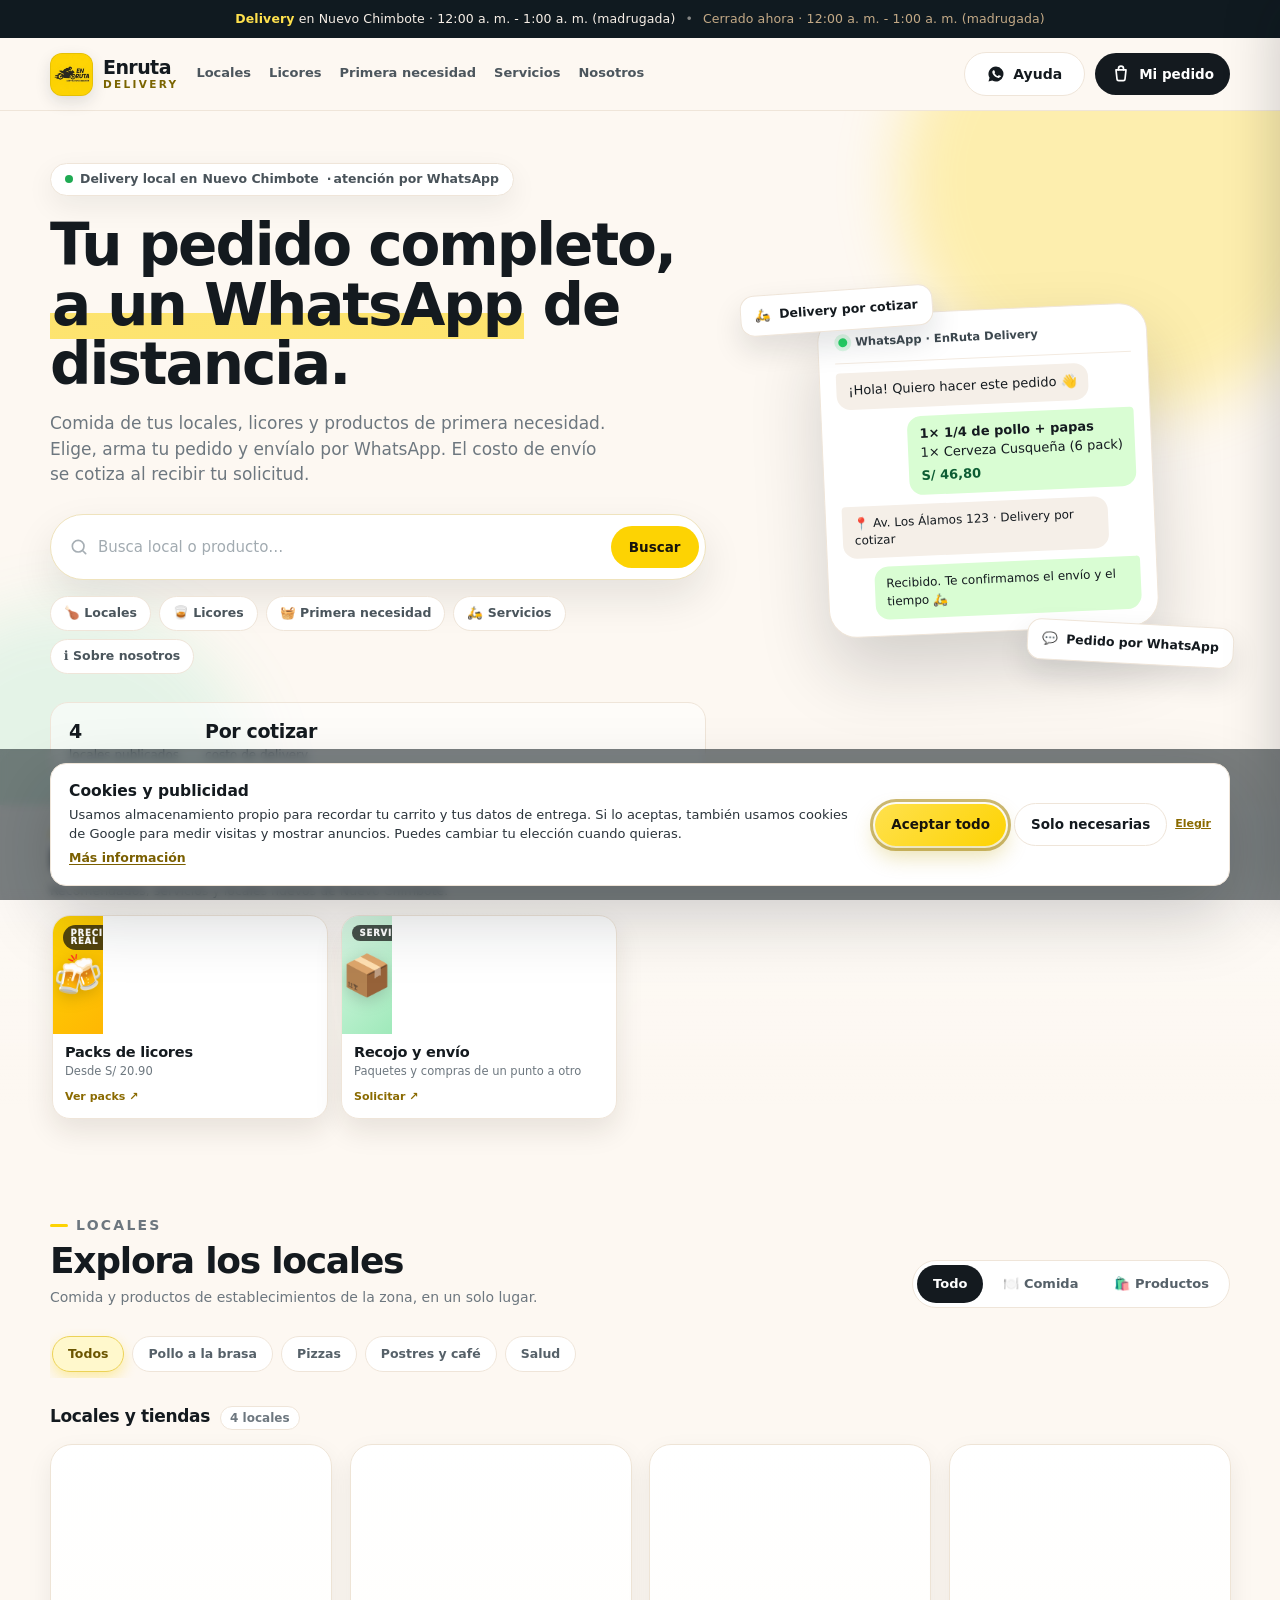
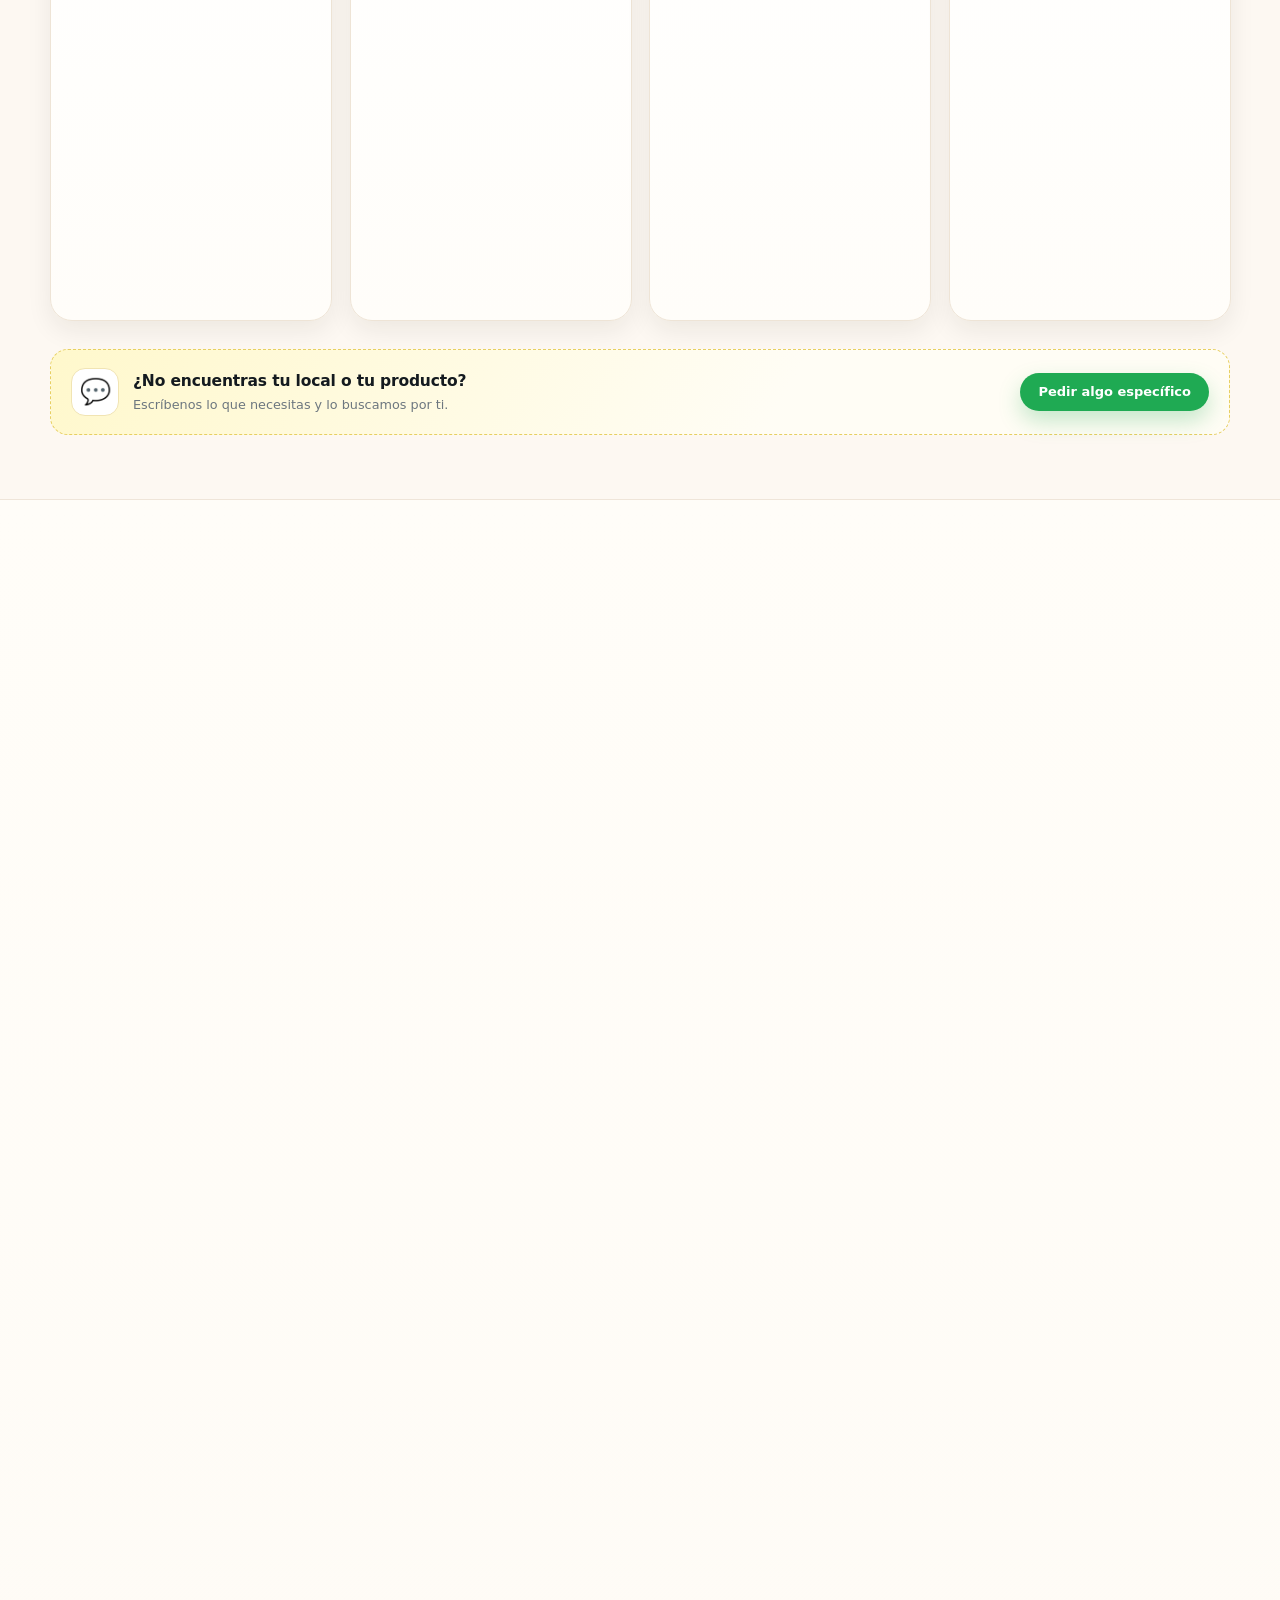
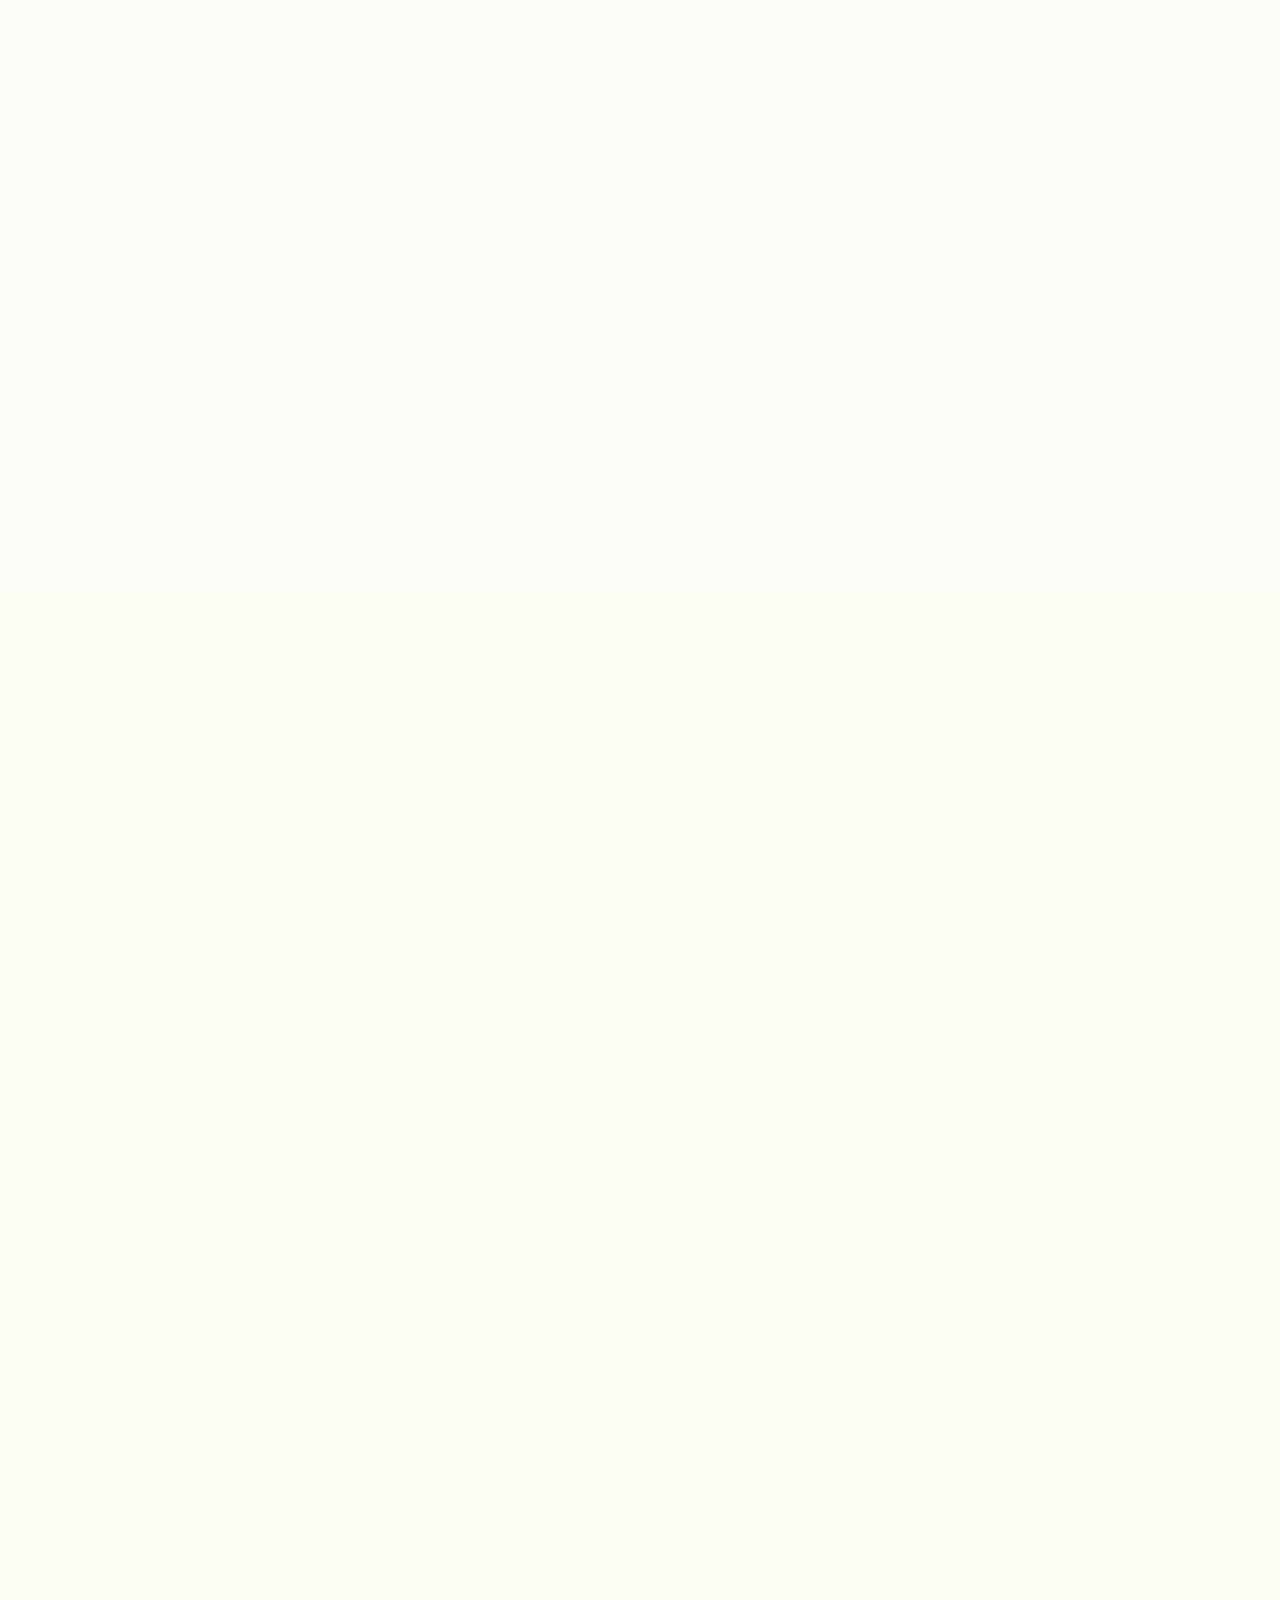
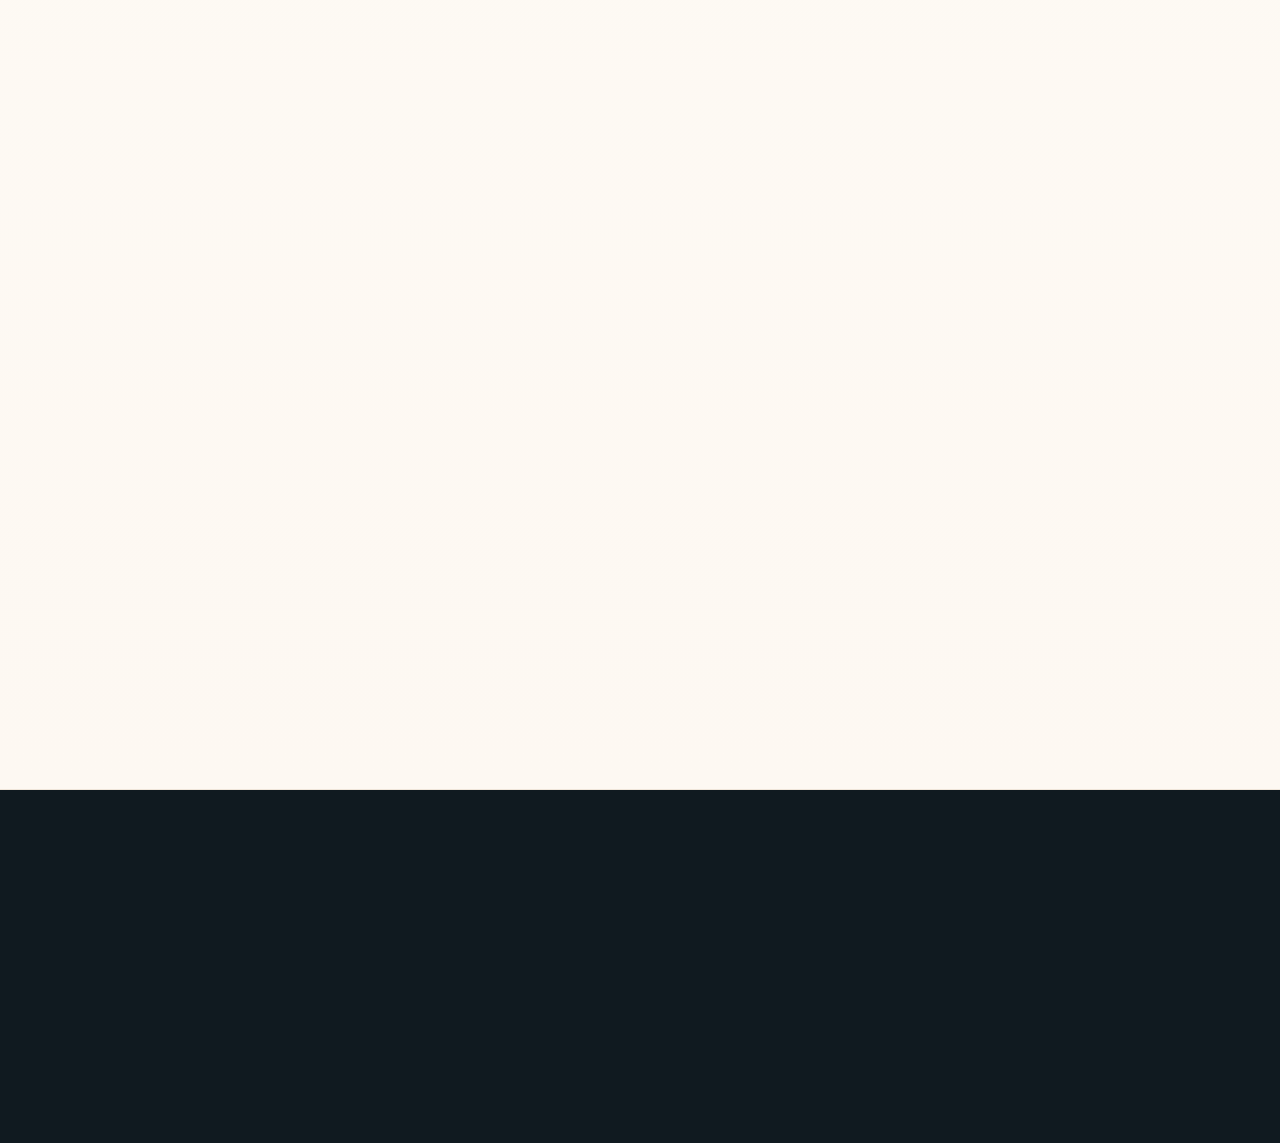
==== commit 3366ecf4: "Portada aparte con publicaciones ordenables, tarjetas legibles y filtro de locales ocultos" ====
--- a/index.html
+++ b/index.html
@@ -34,7 +34,7 @@
   <link rel="icon" type="image/jpeg" href="assets/marca.jpg">
   <link rel="apple-touch-icon" href="assets/app/icono-192.png?v=2">
   <link rel="icon" type="image/png" sizes="192x192" href="assets/app/icono-192.png?v=2">
-  <link rel="stylesheet" href="css/styles.css?v=48">
+  <link rel="stylesheet" href="css/styles.css?v=49">
 </head>
 <body id="inicio">
 
@@ -726,6 +726,6 @@
     </div>
   </noscript>
 
-  <script src="js/arranque.js?v=40" defer></script>
+  <script src="js/arranque.js?v=42" defer></script>
 </body>
 </html>
--- a/css/styles.css
+++ b/css/styles.css
@@ -3879,13 +3879,101 @@
   max-width: 100%;
 }
 
-/* Todas las tarjetas de la franja miden igual */
-.promo-card.reco-card {
-  width: clamp(258px, 78vw, 304px);
-  min-height: 204px;
-}
-.reco-solid { justify-content: flex-end; }
-.reco-solid .promo-copy { margin-top: auto; }
+/* Tarjetas de portada: foto arriba y texto legible sobre blanco */
+.reco-card {
+  flex: 0 0 auto;
+  width: clamp(244px, 76vw, 276px);
+  background: #fff;
+  border: 1px solid var(--line);
+  border-radius: 18px;
+  overflow: hidden;
+  padding: 0;
+  display: flex;
+  flex-direction: column;
+  text-align: left;
+  font-family: inherit;
+  color: var(--ink);
+  cursor: pointer;
+  scroll-snap-align: start;
+  box-shadow: 0 12px 28px rgba(35, 28, 16, .10);
+  transition: transform .2s ease, box-shadow .2s ease;
+}
+.reco-card:active { transform: scale(.985); }
+@media (hover: hover) {
+  .reco-card:hover { transform: translateY(-3px); box-shadow: 0 18px 34px rgba(35, 28, 16, .16); }
+}
+.reco-media {
+  position: relative;
+  height: 118px;
+  display: grid;
+  place-items: center;
+  overflow: hidden;
+  background-size: cover;
+  background-position: center;
+}
+.reco-media-img::after {
+  content: "";
+  position: absolute;
+  inset: 0;
+  background: linear-gradient(180deg, rgba(0, 0, 0, .26), transparent 48%);
+  pointer-events: none;
+}
+.reco-kicker {
+  position: absolute;
+  z-index: 2;
+  top: 9px;
+  left: 10px;
+  border-radius: 999px;
+  padding: 4px 8px;
+  background: rgba(17, 17, 17, .72);
+  color: #fff;
+  font-size: 8.5px;
+  line-height: 1;
+  font-weight: 950;
+  letter-spacing: .1em;
+  text-transform: uppercase;
+  backdrop-filter: blur(4px);
+}
+.reco-emoji {
+  position: relative;
+  z-index: 1;
+  font-size: 40px;
+  line-height: 1;
+  filter: drop-shadow(0 4px 8px rgba(0, 0, 0, .18));
+}
+.reco-body {
+  flex: 1;
+  display: flex;
+  flex-direction: column;
+  gap: 3px;
+  padding: 10px 12px 12px;
+}
+.reco-body b {
+  display: -webkit-box;
+  -webkit-line-clamp: 2;
+  -webkit-box-orient: vertical;
+  overflow: hidden;
+  font-size: 14.5px;
+  line-height: 1.2;
+  letter-spacing: -.015em;
+  color: var(--ink);
+}
+.reco-body small {
+  display: -webkit-box;
+  -webkit-line-clamp: 2;
+  -webkit-box-orient: vertical;
+  overflow: hidden;
+  font-size: 11.5px;
+  line-height: 1.3;
+  color: var(--muted);
+}
+.reco-go {
+  margin-top: auto;
+  padding-top: 7px;
+  font-size: 11px;
+  font-weight: 900;
+  color: #8a6a00;
+}
 
 .promo-amarillo { background: linear-gradient(135deg, #fdd303 0%, #ffb703 100%); color: #17140c; }
 .promo-negro { background: linear-gradient(135deg, #151515 0%, #3b3b3b 100%); color: #fff; }
